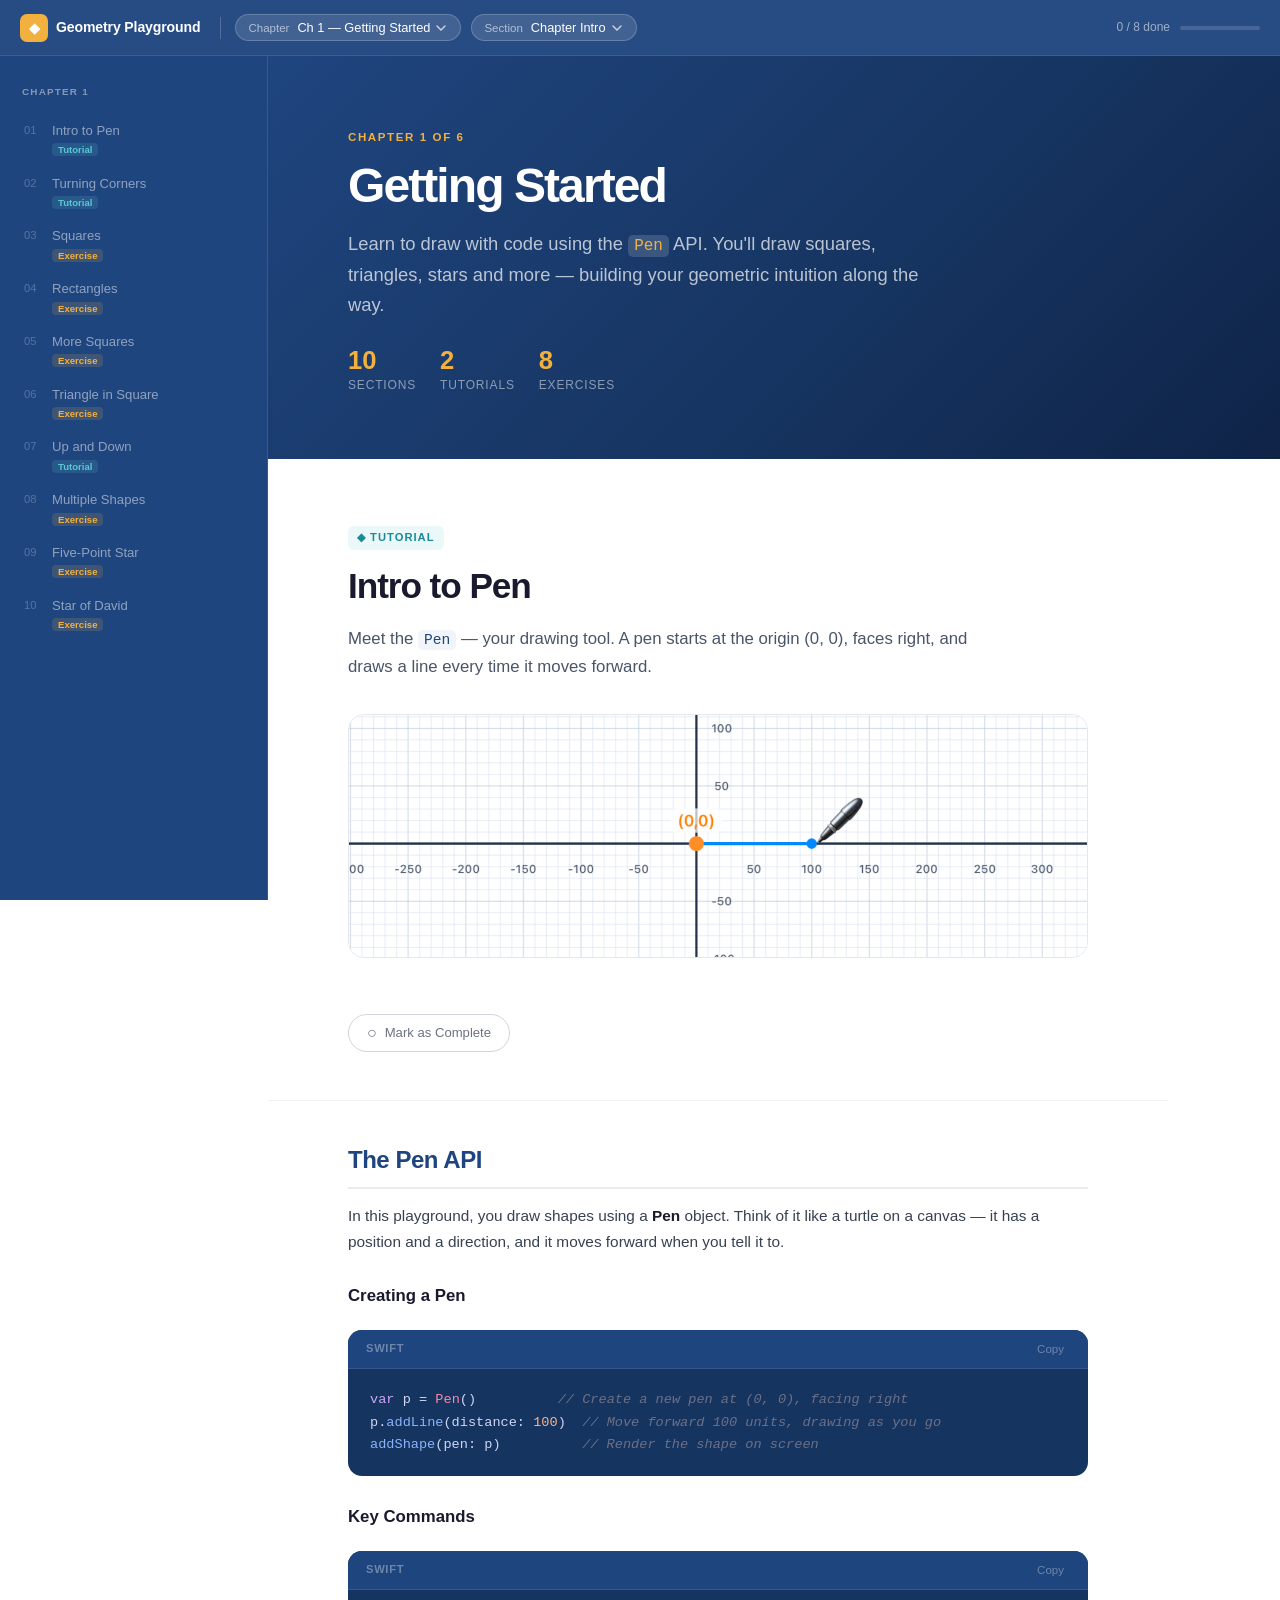
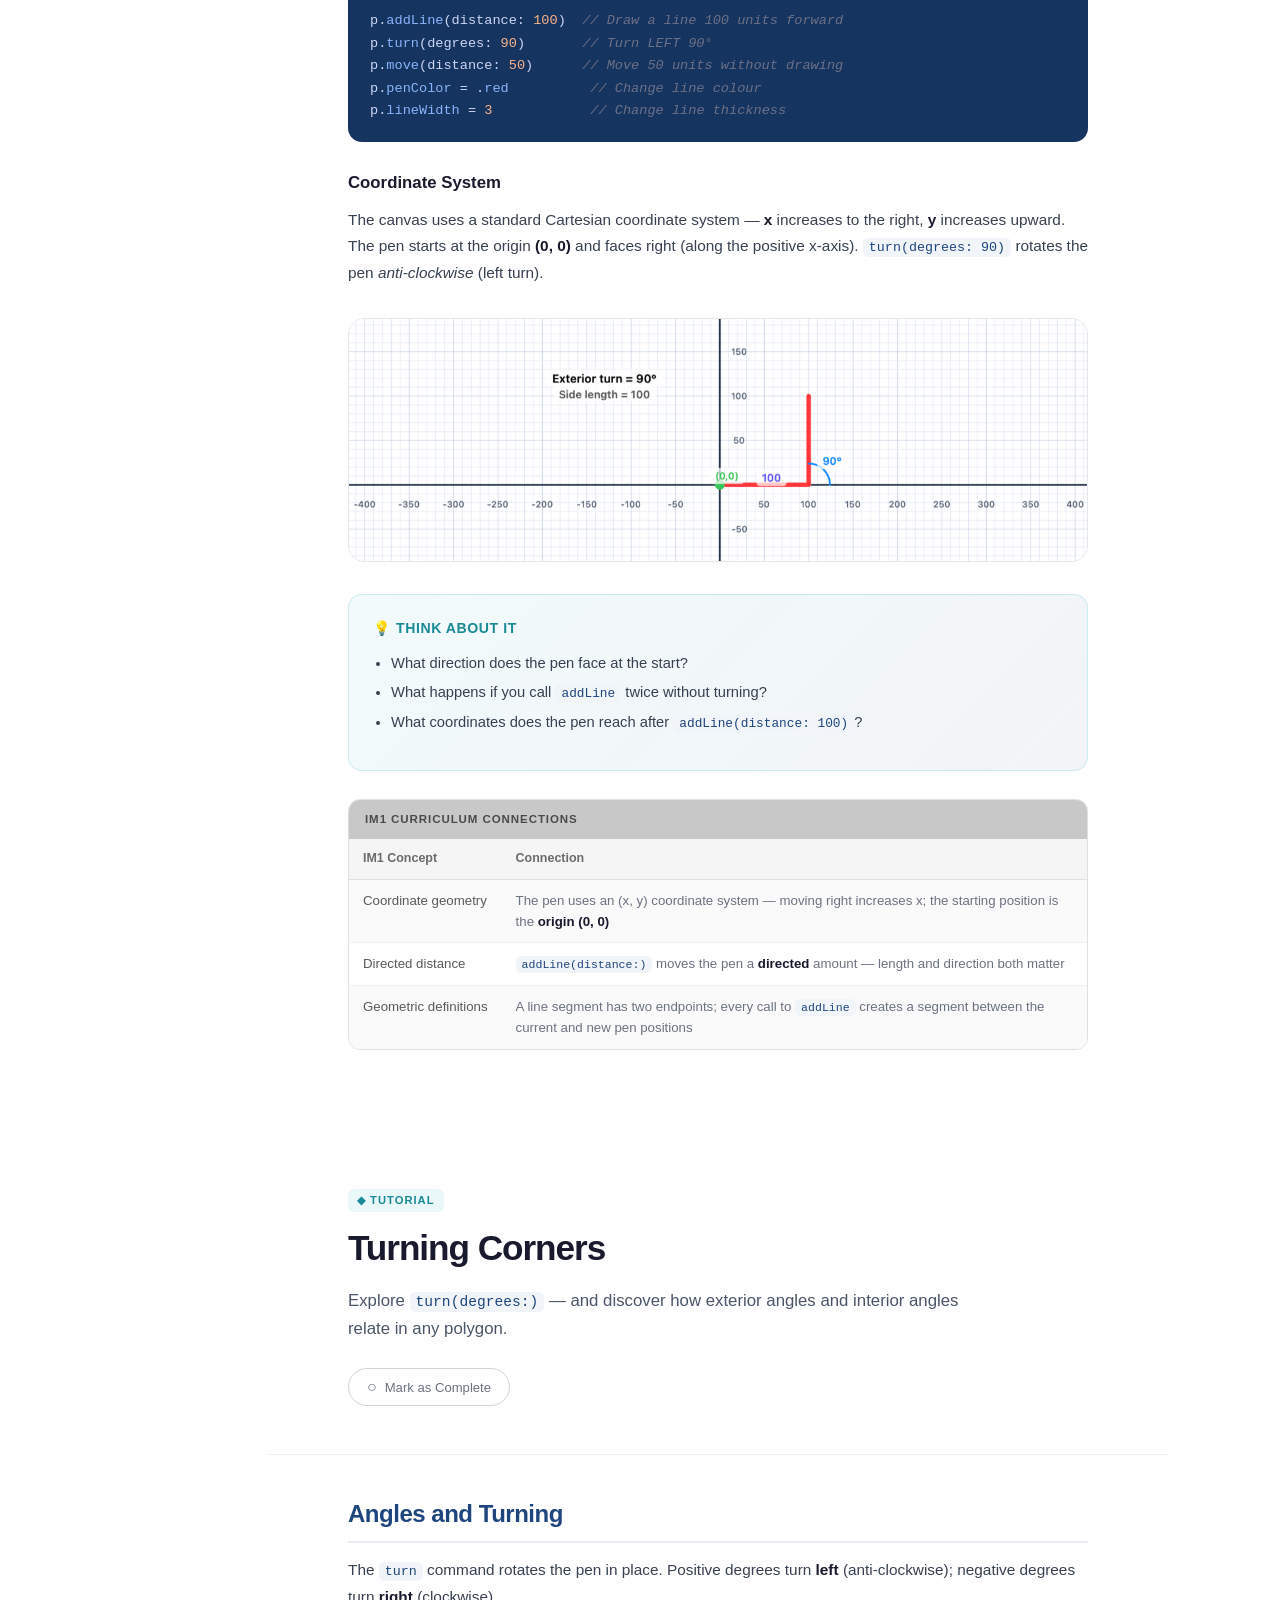
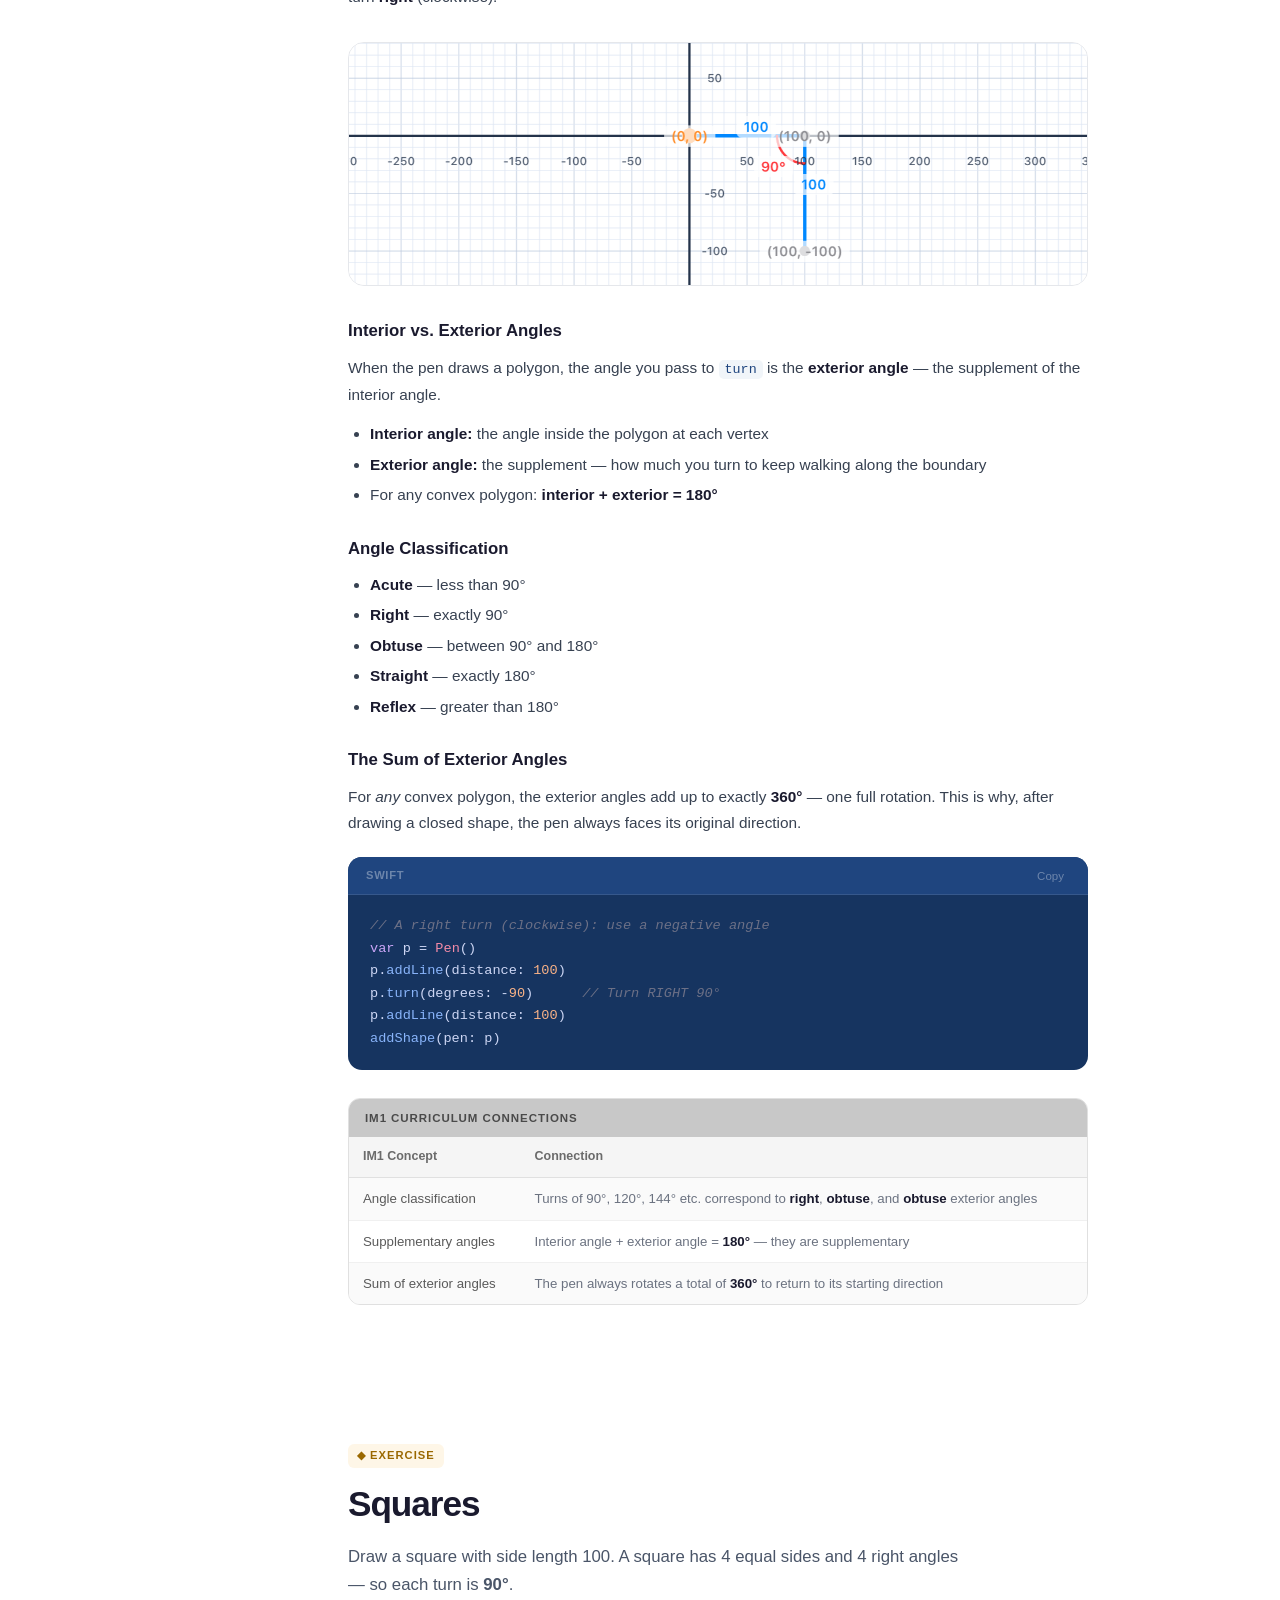
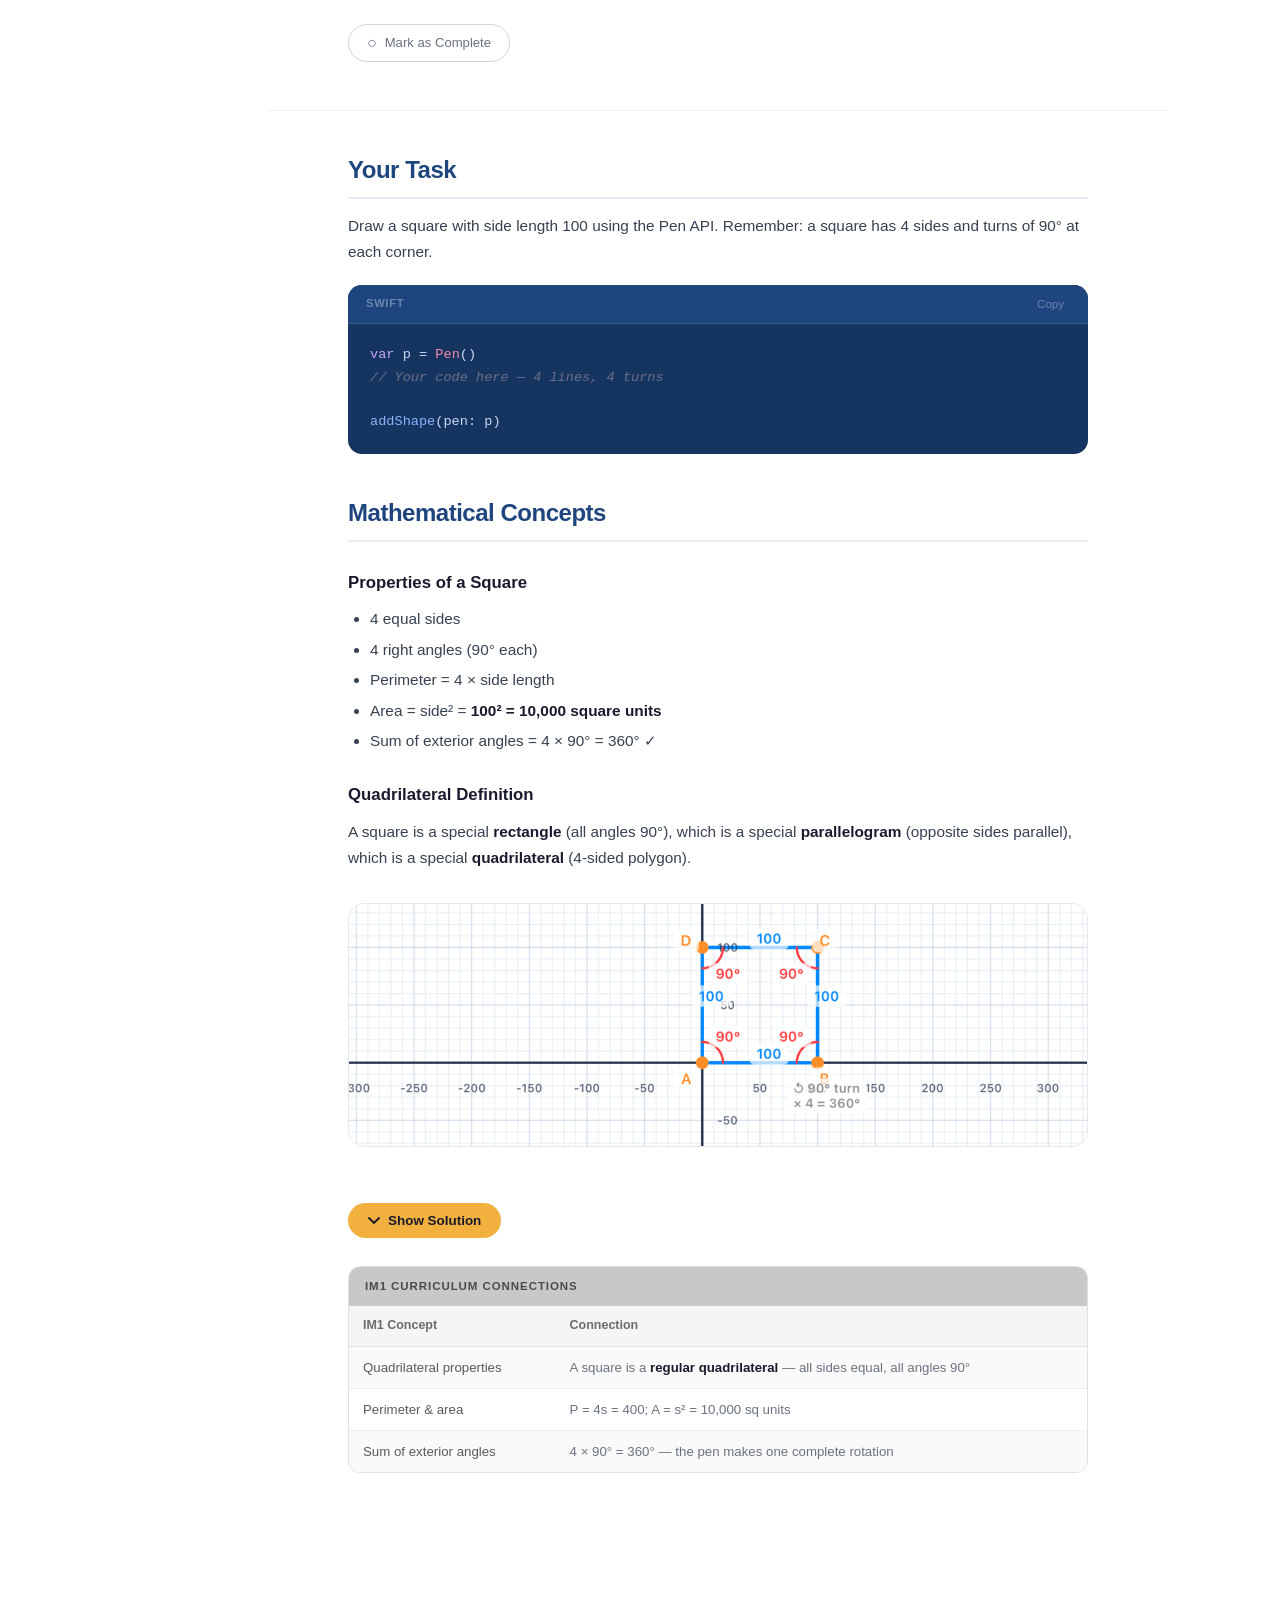
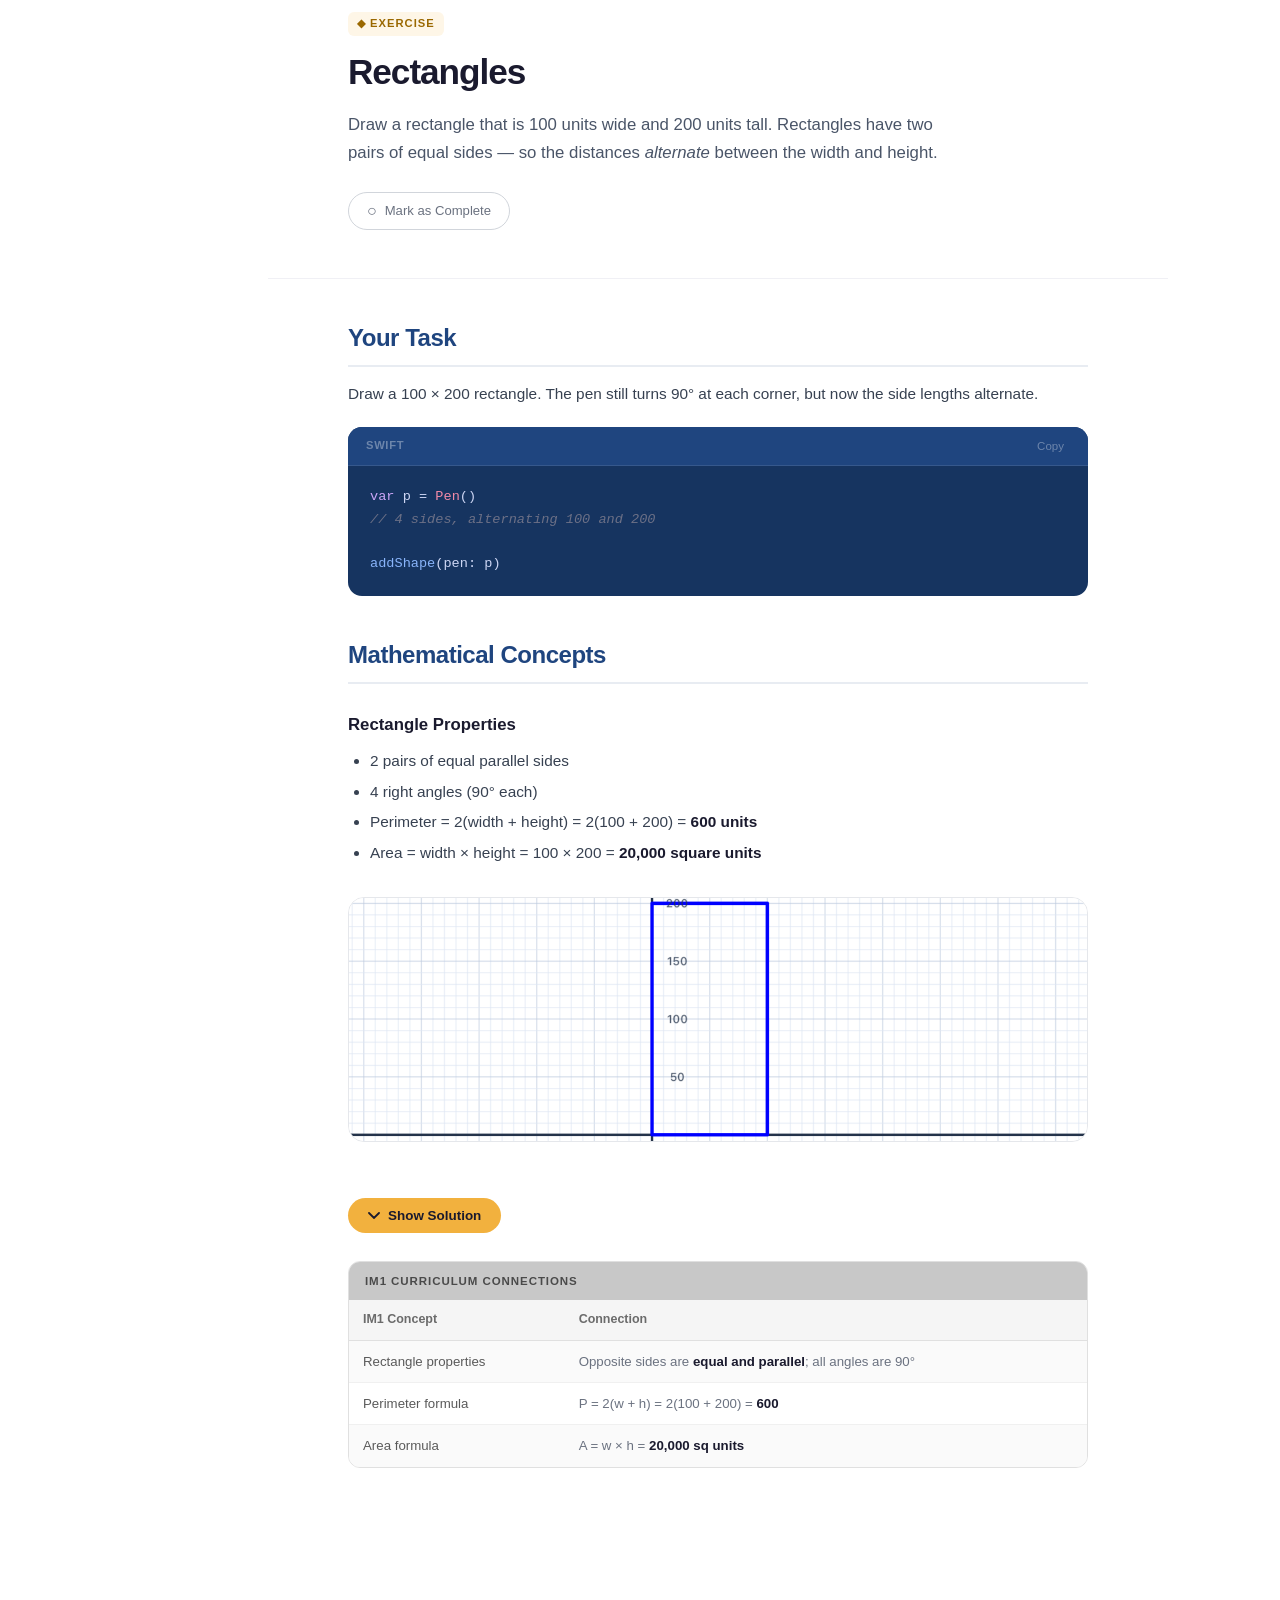
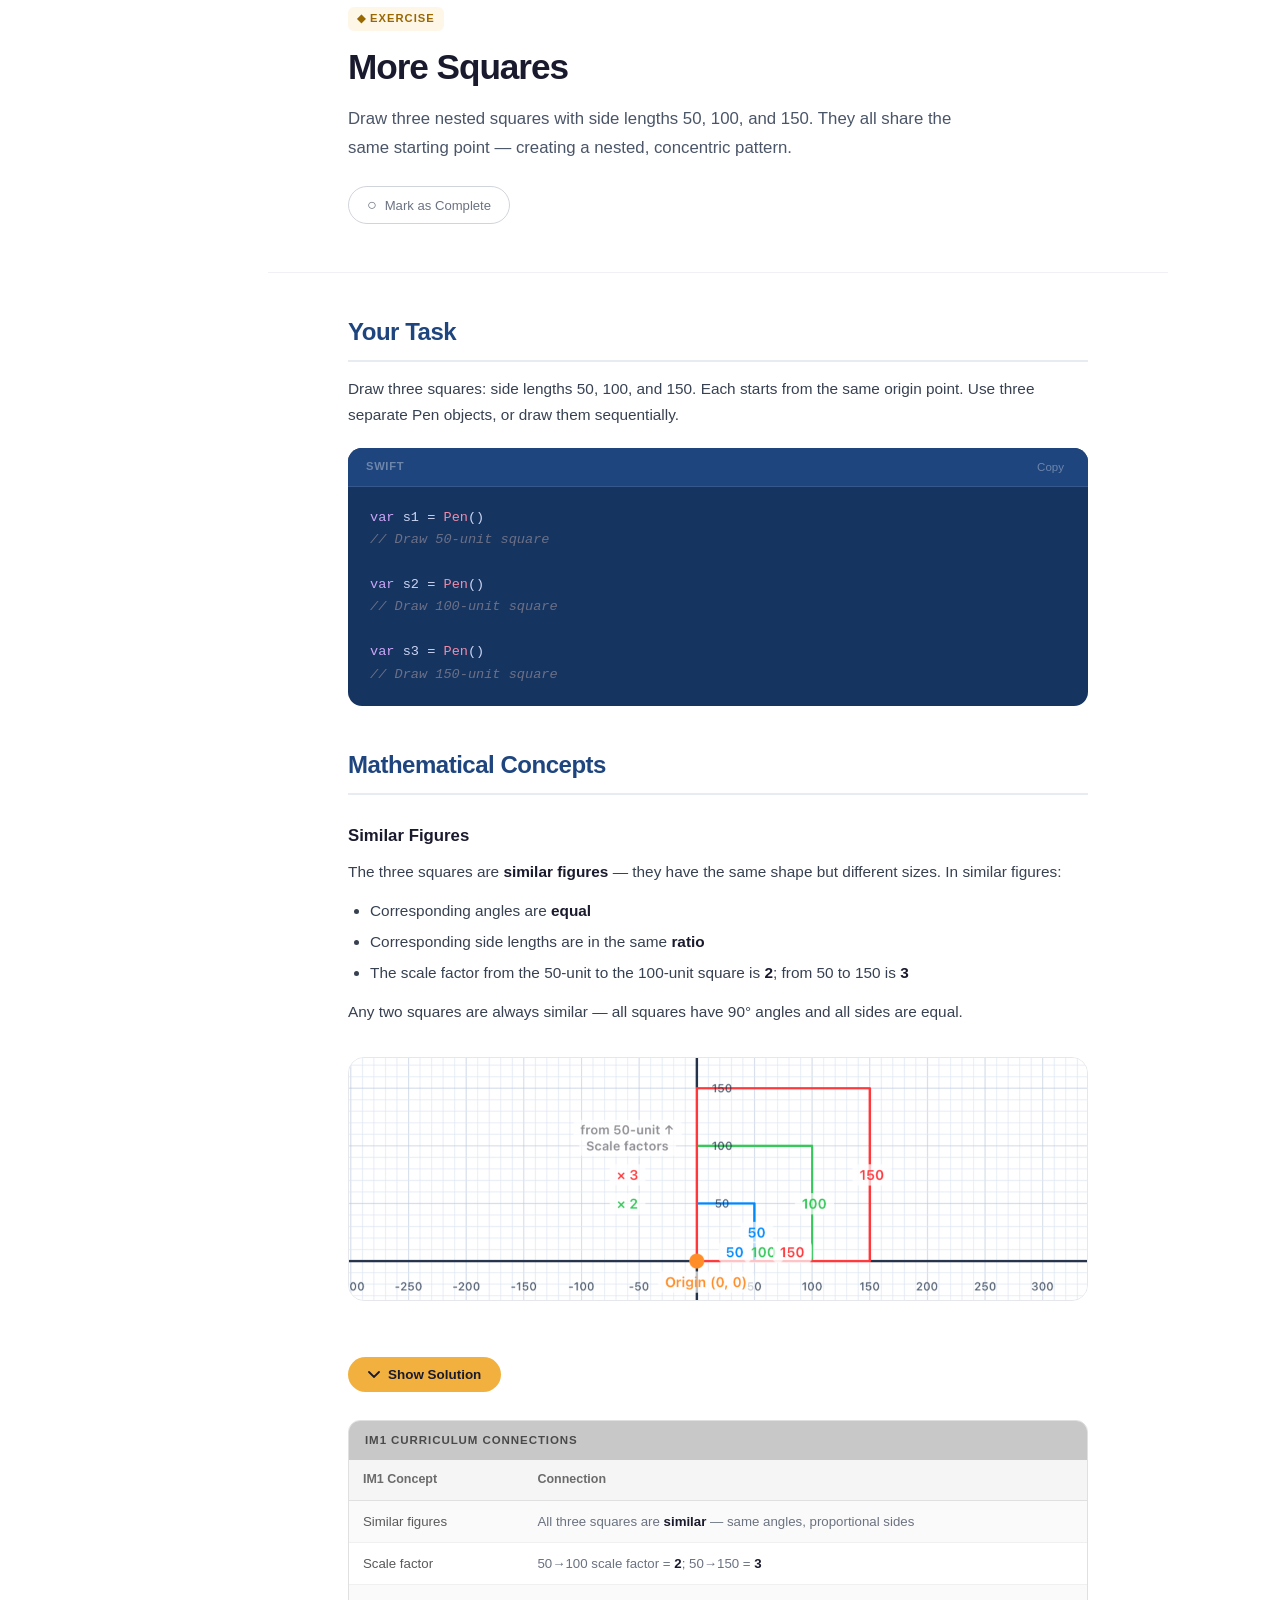
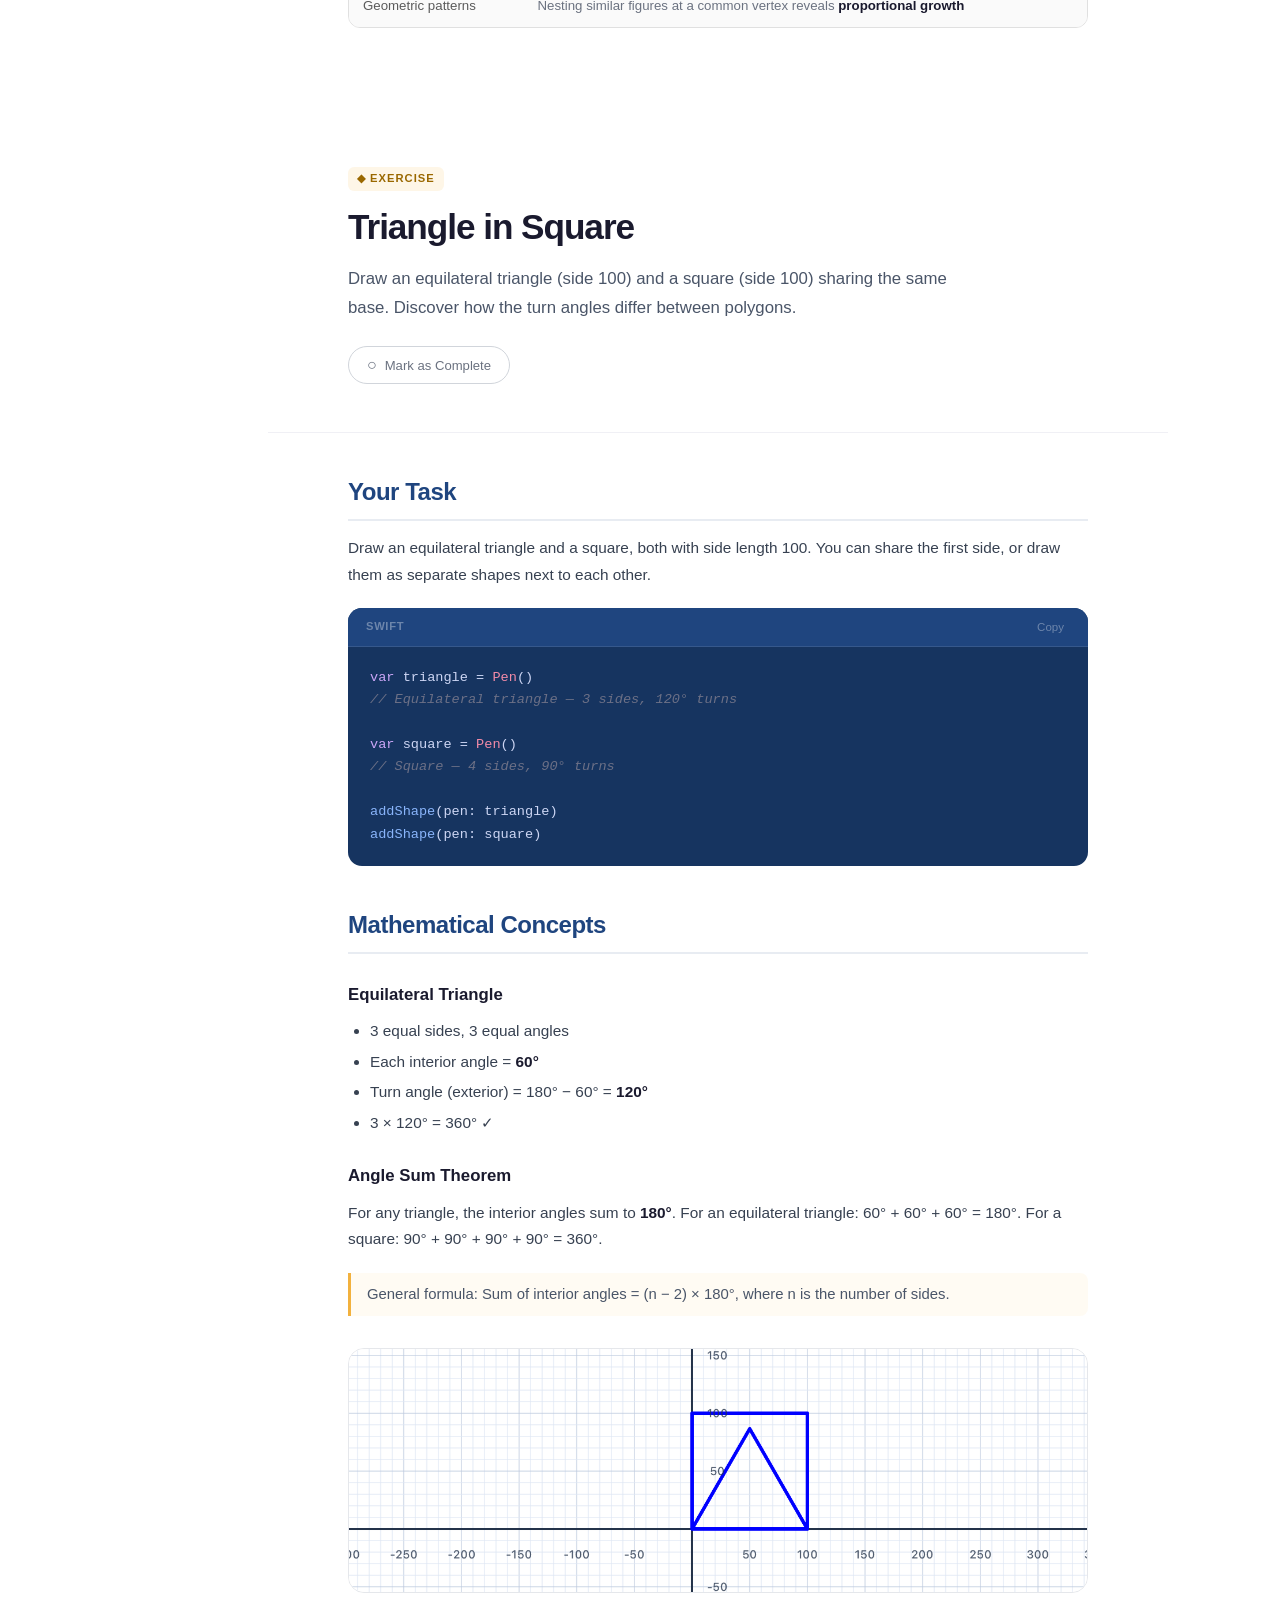
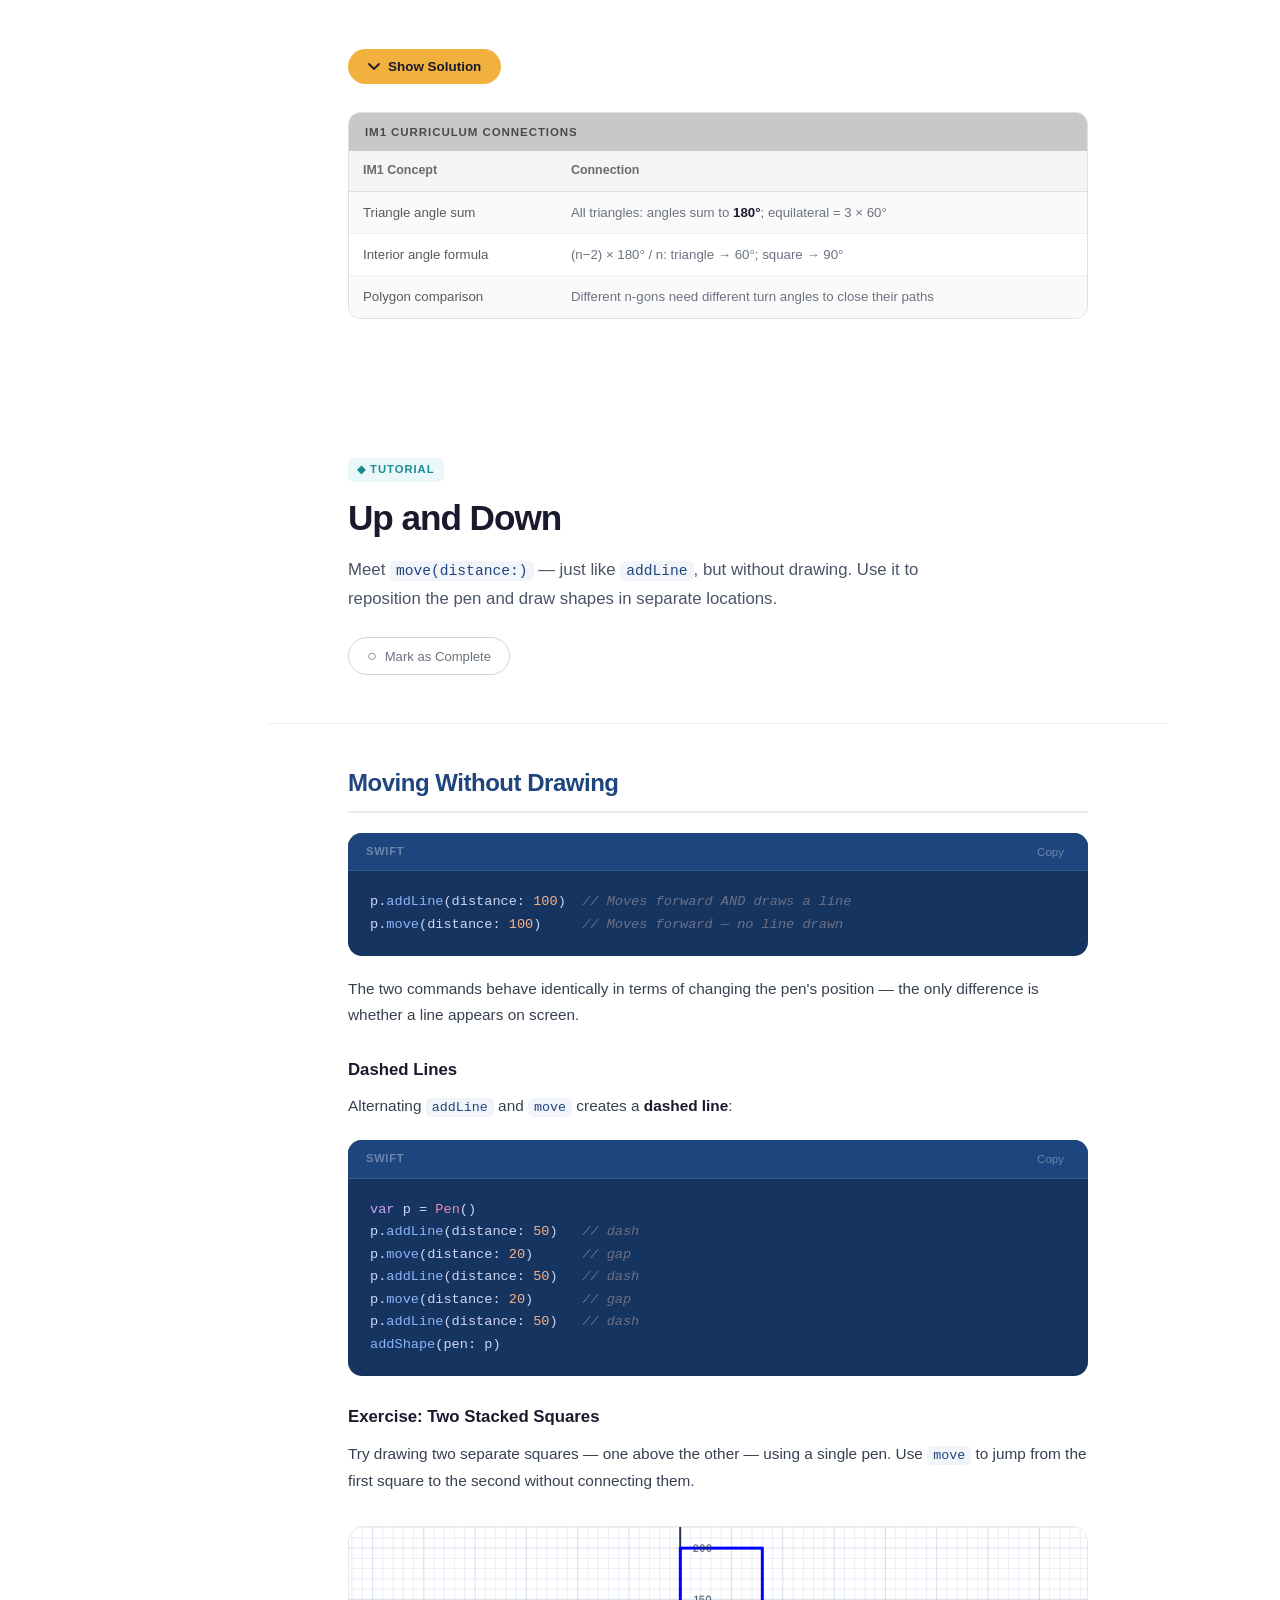
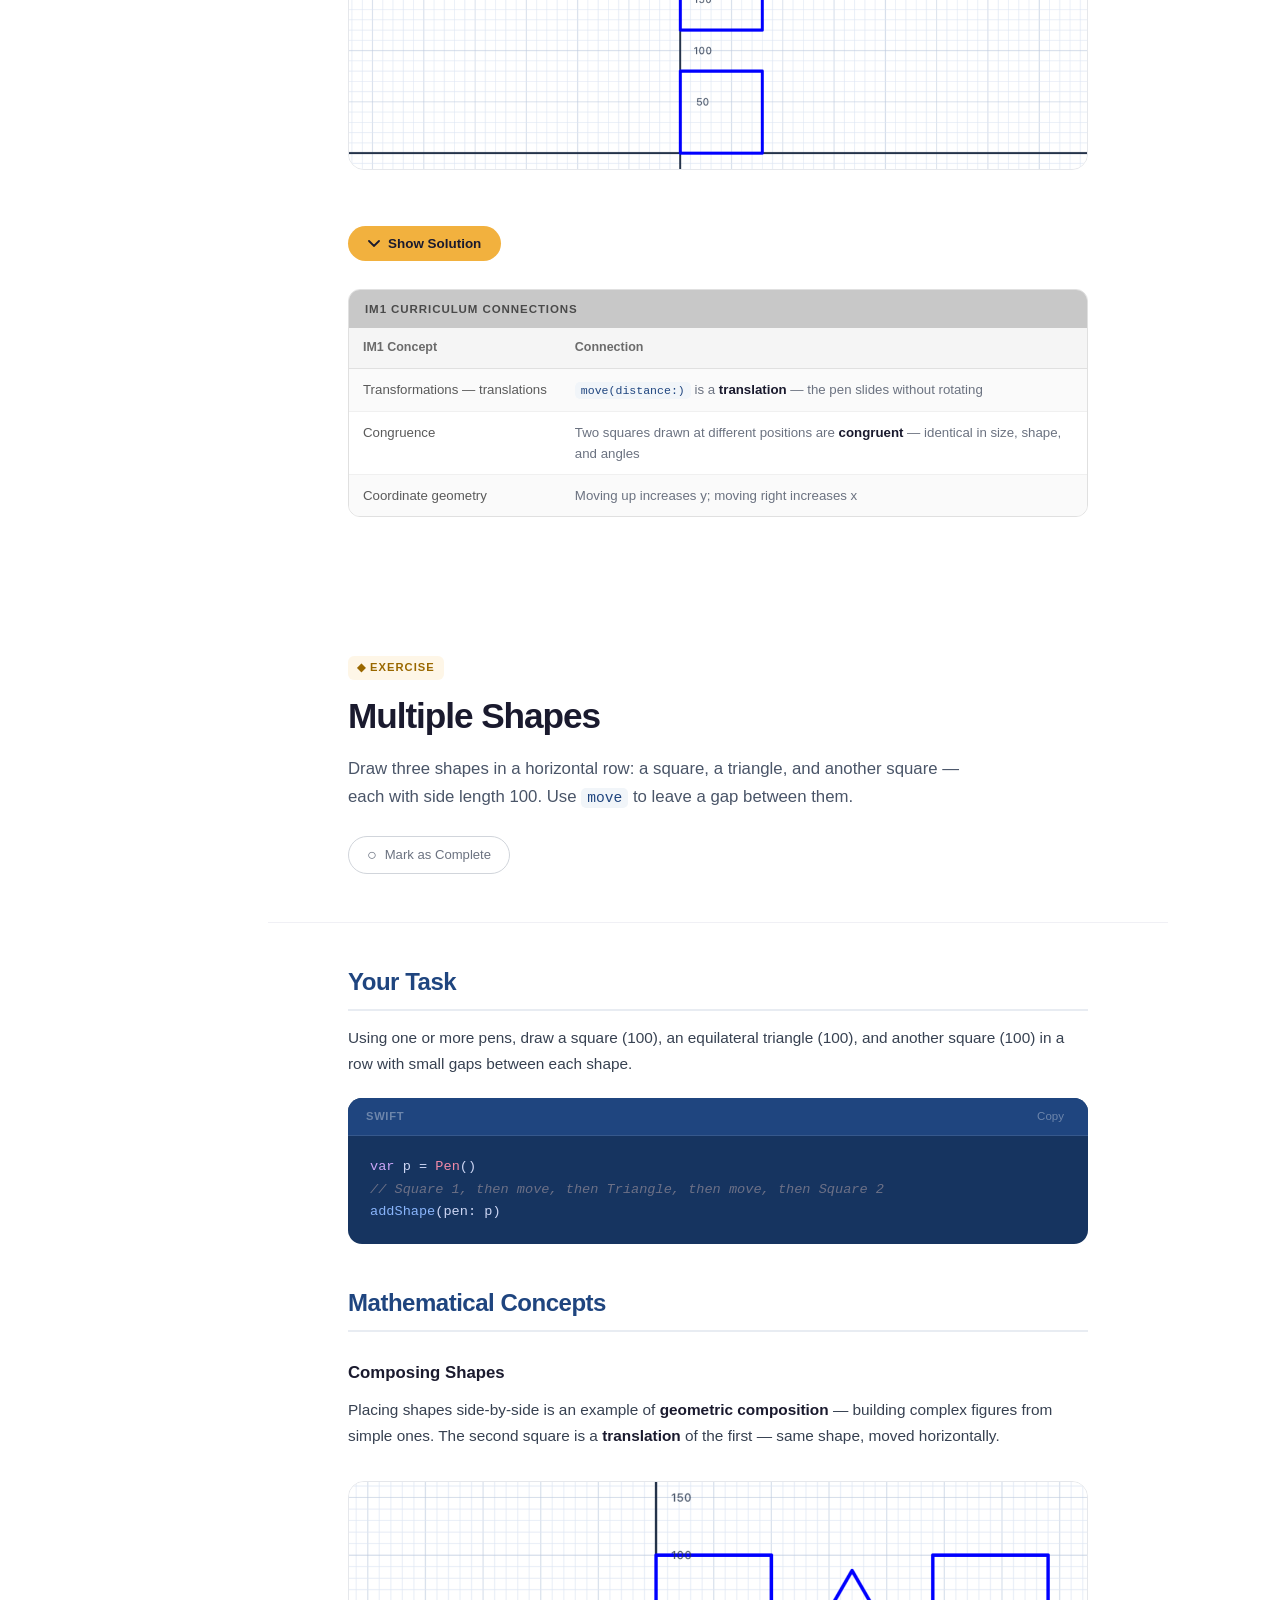
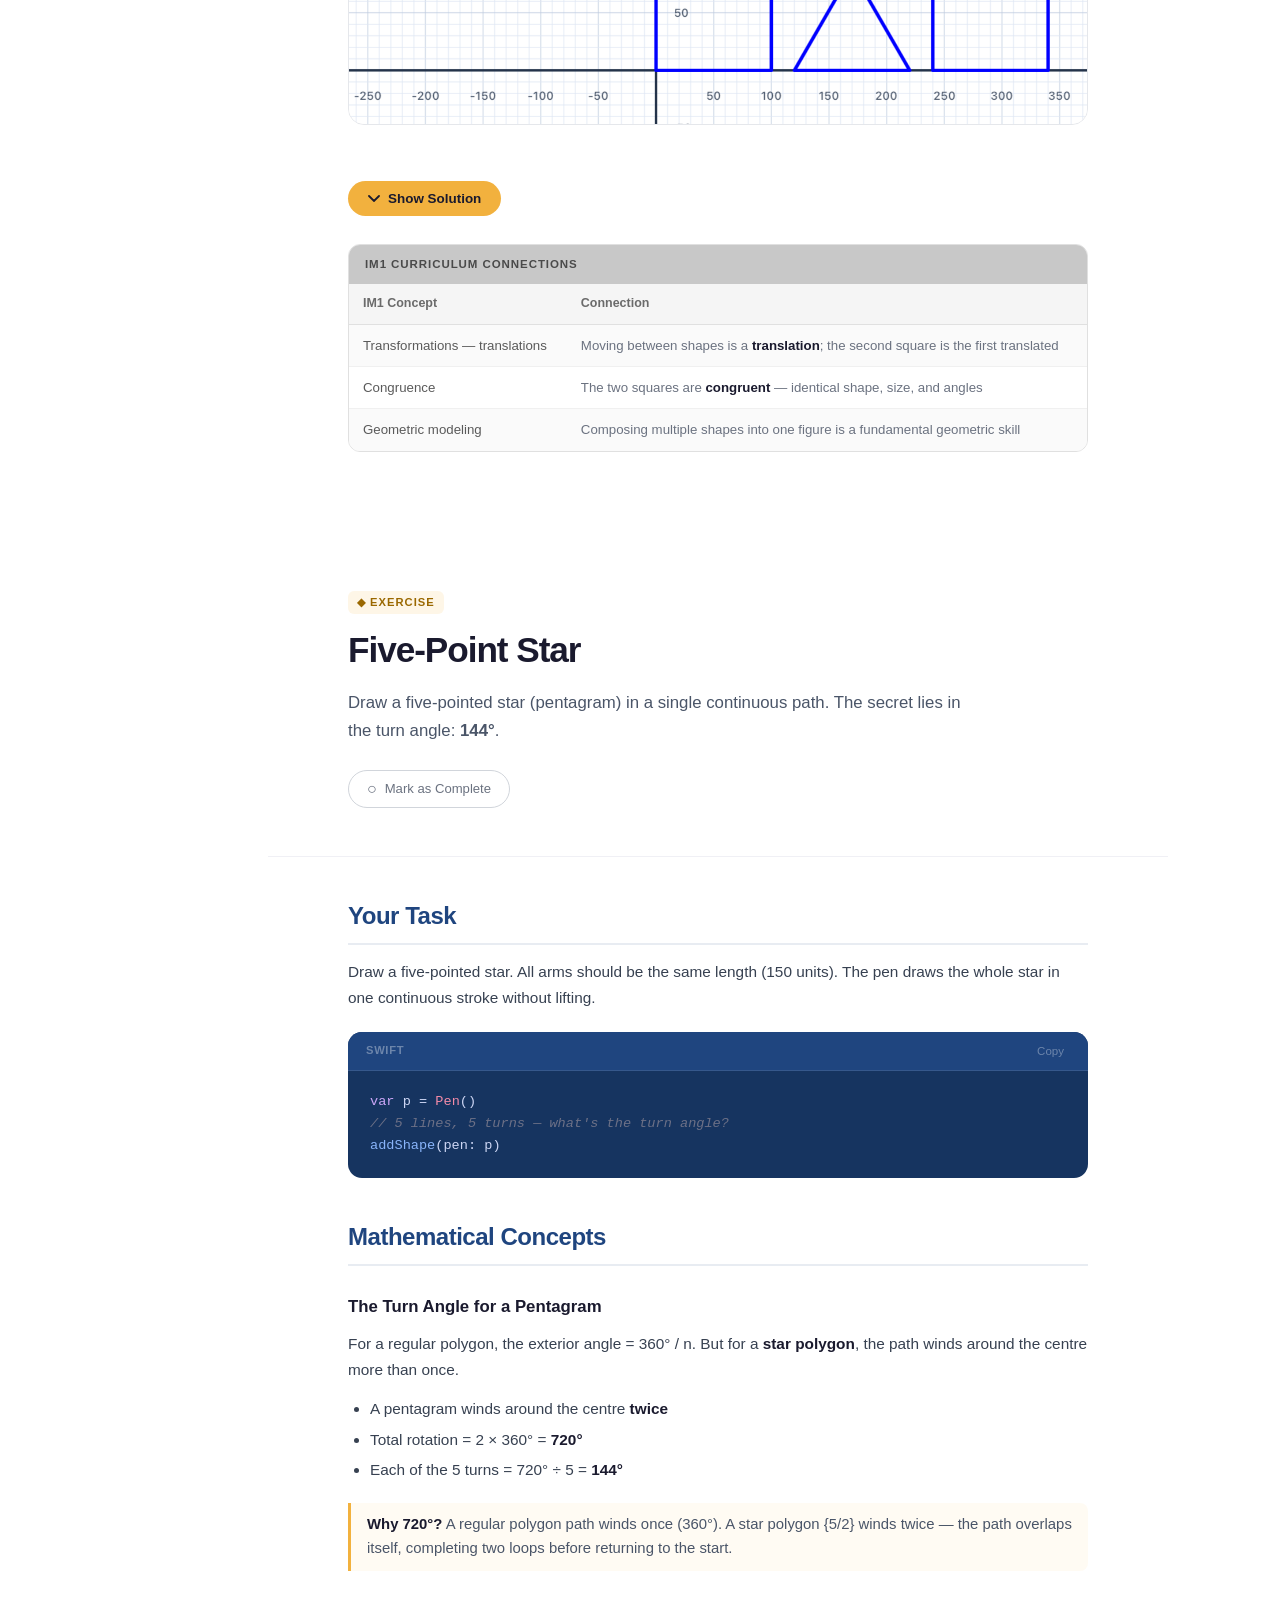
==== 01.html @ 8338148b "Image Updates - Updates to example images on homepage and chapter 1.  - Fixed some problem solutions" ====
<!DOCTYPE html>
<html lang="en">
<head>
  <meta charset="UTF-8" />
  <meta name="viewport" content="width=device-width, initial-scale=1.0" />
  <title>Getting Started — Geometry Playground</title>
  <!-- SEO -->
  <meta name="description" content="Chapter 1 of Geometry Playground: learn the Pen API, draw shapes using coordinates, and explore angles and basic geometry with Swift Playgrounds on iPad or Mac." />
  <meta name="keywords" content="Swift Playgrounds, getting started, coordinate geometry, Pen API, drawing shapes, angles, Swift for beginners, iPad coding, geometry chapter 1" />
  <meta name="author" content="Daniel Budd" />
  <meta name="robots" content="index, follow" />
  <link rel="canonical" href="https://dbbudd.github.io/01.html" />
  <!-- Open Graph -->
  <meta property="og:type" content="article" />
  <meta property="og:site_name" content="Geometry Playground" />
  <meta property="og:title" content="Getting Started — Geometry Playground" />
  <meta property="og:description" content="Chapter 1: learn the Pen API, draw shapes using coordinates, and explore angles and basic geometry with Swift Playgrounds on iPad or Mac." />
  <meta property="og:url" content="https://dbbudd.github.io/01.html" />
  <meta property="og:image" content="https://dbbudd.github.io/images/og-card.png" />
  <!-- Twitter Card -->
  <meta name="twitter:card" content="summary_large_image" />
  <meta name="twitter:creator" content="@DanielBBudd" />
  <meta name="twitter:title" content="Getting Started — Geometry Playground" />
  <meta name="twitter:description" content="Chapter 1: learn the Pen API, draw shapes using coordinates, and explore angles and basic geometry with Swift Playgrounds on iPad or Mac." />
  <meta name="twitter:image" content="https://dbbudd.github.io/images/og-card.png" />
  <!-- Structured data -->
  <script type="application/ld+json">
  {
    "@context": "https://schema.org",
    "@type": "LearningResource",
    "name": "Getting Started — Geometry Playground Chapter 1",
    "description": "Learn the Pen API, draw shapes using coordinates, and explore angles and basic geometry concepts with Swift Playgrounds on iPad or Mac.",
    "url": "https://dbbudd.github.io/01.html",
    "isPartOf": { "@type": "Course", "name": "Geometry Playground", "url": "https://dbbudd.github.io/" },
    "author": { "@type": "Person", "name": "Daniel Budd" },
    "inLanguage": "en",
    "educationalLevel": "High School",
    "learningResourceType": "Interactive Tutorial",
    "isAccessibleForFree": true,
    "teaches": "Coordinate Geometry, Pen API, Angle Measurement, Area and Perimeter, Basic Shapes"
  }
  </script>
  <link rel="stylesheet" href="styles.css" />
</head>
<body>

<!-- ══════════════════════════════════════════════════════════
     TOP BAR
══════════════════════════════════════════════════════════ -->
<header class="topbar" id="topbar">

  <a href="index.html" class="topbar-logo">
    <span>◆</span>Geometry Playground
  </a>

  <div class="topbar-divider"></div>

  <!-- Chapter picker -->
  <div class="nav-pill" id="chapterPill">
    <button class="nav-pill-btn" onclick="togglePill('chapterPill')">
      <span class="pill-label">Chapter</span>
      Ch 1 — Getting Started
      <svg width="10" height="6" viewBox="0 0 10 6" fill="none"><path d="M1 1l4 4 4-4" stroke="currentColor" stroke-width="1.5" stroke-linecap="round"/></svg>
    </button>
    <div class="nav-dropdown">
      <div class="nav-dropdown-heading">Chapters</div>
      <a href="01.html" class="current"><span class="dd-num">01</span> Getting Started</a>
      <a href="02.html"><span class="dd-num">02</span> Fancy Shapes</a>
      <a href="03.html"><span class="dd-num">03</span> Doing Stuff Again</a>
      <a href="04.html"><span class="dd-num">04</span> Testing &amp; Classifying</a>
      <a href="05.html"><span class="dd-num">05</span> Tell It How</a>
      <a href="06.html"><span class="dd-num">06</span> Suburban Scene</a>
    </div>
  </div>

  <!-- Section picker -->
  <div class="nav-pill" id="sectionPill">
    <button class="nav-pill-btn" onclick="togglePill('sectionPill')">
      <span class="pill-label">Section</span>
      <span id="activeSectionLabel">Intro to Pen</span>
      <svg width="10" height="6" viewBox="0 0 10 6" fill="none"><path d="M1 1l4 4 4-4" stroke="currentColor" stroke-width="1.5" stroke-linecap="round"/></svg>
    </button>
    <div class="nav-dropdown" id="sectionDropdown">
      <div class="nav-dropdown-heading">Sections — Chapter 1</div>
      <a href="#intro-to-pen" onclick="closePills()"><span class="dd-num">01</span> Intro to Pen</a>
      <a href="#turning-corners" onclick="closePills()"><span class="dd-num">02</span> Turning Corners</a>
      <a href="#squares" onclick="closePills()"><span class="dd-num">03</span> Squares</a>
      <a href="#rectangles" onclick="closePills()"><span class="dd-num">04</span> Rectangles</a>
      <a href="#more-squares" onclick="closePills()"><span class="dd-num">05</span> More Squares</a>
      <a href="#triangle-in-square" onclick="closePills()"><span class="dd-num">06</span> Triangle in Square</a>
      <a href="#up-and-down" onclick="closePills()"><span class="dd-num">07</span> Up and Down</a>
      <a href="#multiple-shapes" onclick="closePills()"><span class="dd-num">08</span> Multiple Shapes</a>
      <a href="#five-point-star" onclick="closePills()"><span class="dd-num">09</span> Five-Point Star</a>
      <a href="#star-of-david" onclick="closePills()"><span class="dd-num">10</span> Star of David</a>
    </div>
  </div>

  <!-- Progress -->
  <div class="topbar-progress">
    <span class="progress-text" id="progressText">0 / 8 done</span>
    <div class="progress-bar-wrap">
      <div class="progress-bar-fill" id="progressBarFill"></div>
    </div>
  </div>

</header>

<!-- ══════════════════════════════════════════════════════════
     LAYOUT
══════════════════════════════════════════════════════════ -->
<div class="layout">

  <!-- ── SIDEBAR ─────────────────────────────────────────── -->
  <aside class="sidebar">
    <div class="sidebar-chapter">Chapter 1</div>
    <nav id="sidebarNav">
      <a href="#intro-to-pen" data-section="intro-to-pen">
        <span class="nav-num">01</span>
        <span>Intro to Pen<br><span class="nav-badge badge-tutorial">Tutorial</span></span>
        <span class="nav-done">✓</span>
      </a>
      <a href="#turning-corners" data-section="turning-corners">
        <span class="nav-num">02</span>
        <span>Turning Corners<br><span class="nav-badge badge-tutorial">Tutorial</span></span>
        <span class="nav-done">✓</span>
      </a>
      <a href="#squares" data-section="squares">
        <span class="nav-num">03</span>
        <span>Squares<br><span class="nav-badge badge-exercise">Exercise</span></span>
        <span class="nav-done">✓</span>
      </a>
      <a href="#rectangles" data-section="rectangles">
        <span class="nav-num">04</span>
        <span>Rectangles<br><span class="nav-badge badge-exercise">Exercise</span></span>
        <span class="nav-done">✓</span>
      </a>
      <a href="#more-squares" data-section="more-squares">
        <span class="nav-num">05</span>
        <span>More Squares<br><span class="nav-badge badge-exercise">Exercise</span></span>
        <span class="nav-done">✓</span>
      </a>
      <a href="#triangle-in-square" data-section="triangle-in-square">
        <span class="nav-num">06</span>
        <span>Triangle in Square<br><span class="nav-badge badge-exercise">Exercise</span></span>
        <span class="nav-done">✓</span>
      </a>
      <a href="#up-and-down" data-section="up-and-down">
        <span class="nav-num">07</span>
        <span>Up and Down<br><span class="nav-badge badge-tutorial">Tutorial</span></span>
        <span class="nav-done">✓</span>
      </a>
      <a href="#multiple-shapes" data-section="multiple-shapes">
        <span class="nav-num">08</span>
        <span>Multiple Shapes<br><span class="nav-badge badge-exercise">Exercise</span></span>
        <span class="nav-done">✓</span>
      </a>
      <a href="#five-point-star" data-section="five-point-star">
        <span class="nav-num">09</span>
        <span>Five-Point Star<br><span class="nav-badge badge-exercise">Exercise</span></span>
        <span class="nav-done">✓</span>
      </a>
      <a href="#star-of-david" data-section="star-of-david">
        <span class="nav-num">10</span>
        <span>Star of David<br><span class="nav-badge badge-exercise">Exercise</span></span>
        <span class="nav-done">✓</span>
      </a>
    </nav>
  </aside>

  <!-- ── MAIN CONTENT ─────────────────────────────────────── -->
  <main class="content">

    <!-- Chapter Banner -->
    <section class="section-hero chapter-banner" id="chapter-top">
      <div class="ch-label">Chapter 1 of 6</div>
      <h1>Getting Started</h1>
      <p class="lead">Learn to draw with code using the <code style="background:rgba(255,255,255,0.15);color:#F2B13E">Pen</code> API. You'll draw squares, triangles, stars and more — building your geometric intuition along the way.</p>
      <div class="banner-meta">
        <div class="banner-stat"><span class="stat-num">10</span><span class="stat-label">Sections</span></div>
        <div class="banner-stat"><span class="stat-num">2</span><span class="stat-label">Tutorials</span></div>
        <div class="banner-stat"><span class="stat-num">8</span><span class="stat-label">Exercises</span></div>
      </div>
    </section>

    <!-- ═══════════════════════════════════════════════════════
         01 — INTRO TO PEN
    ═══════════════════════════════════════════════════════ -->
    <section id="intro-to-pen">
      <div class="section-hero">
        <span class="section-tag tutorial">◆ Tutorial</span>
        <h1>Intro to Pen</h1>
        <p class="lead">Meet the <code>Pen</code> — your drawing tool. A pen starts at the origin (0, 0), faces right, and draws a line every time it moves forward.</p>
        <div class="img-wrap">
          <img src="images/00-intro-to-pen.png" alt="A single horizontal line drawn from the origin (0,0) using the Pen API in Geometry Playground">
        </div>
        <button class="complete-btn" data-id="intro-to-pen" onclick="toggleComplete(this)">
          <span class="btn-icon">○</span> Mark as Complete
        </button>
      </div>
      <div class="article">
        <h2>The Pen API</h2>
        <p>In this playground, you draw shapes using a <strong>Pen</strong> object. Think of it like a turtle on a canvas — it has a position and a direction, and it moves forward when you tell it to.</p>

        <h3>Creating a Pen</h3>
        <div class="code-wrap">
          <div class="code-header"><span class="code-lang">Swift</span><button class="code-copy" onclick="copyCode(this)">Copy</button></div>
          <pre><span class="kw">var</span> <span class="vr">p</span> = <span class="tp">Pen</span>()          <span class="cm">// Create a new pen at (0, 0), facing right</span>
<span class="vr">p</span>.<span class="fn">addLine</span>(distance: <span class="num">100</span>)  <span class="cm">// Move forward 100 units, drawing as you go</span>
<span class="fn">addShape</span>(pen: <span class="vr">p</span>)          <span class="cm">// Render the shape on screen</span></pre>
        </div>

        <h3>Key Commands</h3>
        <div class="code-wrap">
          <div class="code-header"><span class="code-lang">Swift</span><button class="code-copy" onclick="copyCode(this)">Copy</button></div>
          <pre><span class="vr">p</span>.<span class="fn">addLine</span>(distance: <span class="num">100</span>)  <span class="cm">// Draw a line 100 units forward</span>
<span class="vr">p</span>.<span class="fn">turn</span>(degrees: <span class="num">90</span>)       <span class="cm">// Turn LEFT 90°</span>
<span class="vr">p</span>.<span class="fn">move</span>(distance: <span class="num">50</span>)      <span class="cm">// Move 50 units without drawing</span>
<span class="vr">p</span>.<span class="fn">penColor</span> = .<span class="fn">red</span>          <span class="cm">// Change line colour</span>
<span class="vr">p</span>.<span class="fn">lineWidth</span> = <span class="num">3</span>            <span class="cm">// Change line thickness</span></pre>
        </div>

        <h3>Coordinate System</h3>
        <p>The canvas uses a standard Cartesian coordinate system — <strong>x</strong> increases to the right, <strong>y</strong> increases upward. The pen starts at the origin <strong>(0, 0)</strong> and faces right (along the positive x-axis). <code>turn(degrees: 90)</code> rotates the pen <em>anti-clockwise</em> (left turn).</p>

        <div class="img-wrap">
          <img src="images/01-intro-to-pen.png" alt="A single horizontal line drawn from the origin (0,0) using the Pen API in Geometry Playground">
        </div>

        <div class="callout">
          <h3>💡 Think About It</h3>
          <ul>
            <li>What direction does the pen face at the start?</li>
            <li>What happens if you call <code>addLine</code> twice without turning?</li>
            <li>What coordinates does the pen reach after <code>addLine(distance: 100)</code>?</li>
          </ul>
        </div>

        <div class="im-table-wrap">
          <div class="im-table-header">IM1 Curriculum Connections</div>
          <table>
            <tr><th>IM1 Concept</th><th>Connection</th></tr>
            <tr><td>Coordinate geometry</td><td>The pen uses an (x, y) coordinate system — moving right increases x; the starting position is the <strong>origin (0, 0)</strong></td></tr>
            <tr><td>Directed distance</td><td><code>addLine(distance:)</code> moves the pen a <strong>directed</strong> amount — length and direction both matter</td></tr>
            <tr><td>Geometric definitions</td><td>A line segment has two endpoints; every call to <code>addLine</code> creates a segment between the current and new pen positions</td></tr>
          </table>
        </div>
      </div>
    </section>

    <!-- ═══════════════════════════════════════════════════════
         02 — TURNING CORNERS
    ═══════════════════════════════════════════════════════ -->
    <section id="turning-corners">
      <div class="section-hero">
        <span class="section-tag tutorial">◆ Tutorial</span>
        <h1>Turning Corners</h1>
        <p class="lead">Explore <code>turn(degrees:)</code> — and discover how exterior angles and interior angles relate in any polygon.</p>
        <button class="complete-btn" data-id="turning-corners" onclick="toggleComplete(this)">
          <span class="btn-icon">○</span> Mark as Complete
        </button>
      </div>
      <div class="article">
        <h2>Angles and Turning</h2>
        <p>The <code>turn</code> command rotates the pen in place. Positive degrees turn <strong>left</strong> (anti-clockwise); negative degrees turn <strong>right</strong> (clockwise).</p>
        <div class="img-wrap">
          <img src="images/02-turning-corners.png" alt="Demonstration of angles and turning in Geometry Playground">
        </div>
        <h3>Interior vs. Exterior Angles</h3>
        <p>When the pen draws a polygon, the angle you pass to <code>turn</code> is the <strong>exterior angle</strong> — the supplement of the interior angle.</p>
        <ul>
          <li><strong>Interior angle:</strong> the angle inside the polygon at each vertex</li>
          <li><strong>Exterior angle:</strong> the supplement — how much you turn to keep walking along the boundary</li>
          <li>For any convex polygon: <strong>interior + exterior = 180°</strong></li>
        </ul>

        <h3>Angle Classification</h3>
        <ul>
          <li><strong>Acute</strong> — less than 90°</li>
          <li><strong>Right</strong> — exactly 90°</li>
          <li><strong>Obtuse</strong> — between 90° and 180°</li>
          <li><strong>Straight</strong> — exactly 180°</li>
          <li><strong>Reflex</strong> — greater than 180°</li>
        </ul>

        <h3>The Sum of Exterior Angles</h3>
        <p>For <em>any</em> convex polygon, the exterior angles add up to exactly <strong>360°</strong> — one full rotation. This is why, after drawing a closed shape, the pen always faces its original direction.</p>

        <div class="code-wrap">
          <div class="code-header"><span class="code-lang">Swift</span><button class="code-copy" onclick="copyCode(this)">Copy</button></div>
          <pre><span class="cm">// A right turn (clockwise): use a negative angle</span>
<span class="kw">var</span> <span class="vr">p</span> = <span class="tp">Pen</span>()
<span class="vr">p</span>.<span class="fn">addLine</span>(distance: <span class="num">100</span>)
<span class="vr">p</span>.<span class="fn">turn</span>(degrees: -<span class="num">90</span>)      <span class="cm">// Turn RIGHT 90°</span>
<span class="vr">p</span>.<span class="fn">addLine</span>(distance: <span class="num">100</span>)
<span class="fn">addShape</span>(pen: <span class="vr">p</span>)</pre>
          </div>

        <div class="im-table-wrap">
          <div class="im-table-header">IM1 Curriculum Connections</div>
          <table>
            <tr><th>IM1 Concept</th><th>Connection</th></tr>
            <tr><td>Angle classification</td><td>Turns of 90°, 120°, 144° etc. correspond to <strong>right</strong>, <strong>obtuse</strong>, and <strong>obtuse</strong> exterior angles</td></tr>
            <tr><td>Supplementary angles</td><td>Interior angle + exterior angle = <strong>180°</strong> — they are supplementary</td></tr>
            <tr><td>Sum of exterior angles</td><td>The pen always rotates a total of <strong>360°</strong> to return to its starting direction</td></tr>
          </table>
        </div>
      </div>
    </section>

    <!-- ═══════════════════════════════════════════════════════
         03 — SQUARES
    ═══════════════════════════════════════════════════════ -->
    <section id="squares">
      <div class="section-hero">
        <span class="section-tag exercise">◆ Exercise</span>
        <h1>Squares</h1>
        <p class="lead">Draw a square with side length 100. A square has 4 equal sides and 4 right angles — so each turn is <strong>90°</strong>.</p>
        <button class="complete-btn" data-id="squares" onclick="toggleComplete(this)">
          <span class="btn-icon">○</span> Mark as Complete
        </button>
      </div>
      <div class="article">
        <h2>Your Task</h2>
        <p>Draw a square with side length 100 using the Pen API. Remember: a square has 4 sides and turns of 90° at each corner.</p>
        <div class="code-wrap">
          <div class="code-header"><span class="code-lang">Swift</span><button class="code-copy" onclick="copyCode(this)">Copy</button></div>
          <pre><span class="kw">var</span> <span class="vr">p</span> = <span class="tp">Pen</span>()
<span class="cm">// Your code here — 4 lines, 4 turns</span>

<span class="fn">addShape</span>(pen: <span class="vr">p</span>)</pre>
        </div>

        <h2>Mathematical Concepts</h2>
        <h3>Properties of a Square</h3>
        <ul>
          <li>4 equal sides</li>
          <li>4 right angles (90° each)</li>
          <li>Perimeter = 4 × side length</li>
          <li>Area = side² = <strong>100² = 10,000 square units</strong></li>
          <li>Sum of exterior angles = 4 × 90° = 360° ✓</li>
        </ul>

        <h3>Quadrilateral Definition</h3>
        <p>A square is a special <strong>rectangle</strong> (all angles 90°), which is a special <strong>parallelogram</strong> (opposite sides parallel), which is a special <strong>quadrilateral</strong> (4-sided polygon).</p>

        <div class="img-wrap">
          <img src="images/03-squares.png" alt="A square is a special rectangle (all angles are 90 degrees)">
        </div>

        <button class="solution-toggle" onclick="toggleSolution(this,'sol-squares')">
          <svg width="12" height="7" viewBox="0 0 12 7" fill="none"><path d="M1 1l5 5 5-5" stroke="currentColor" stroke-width="1.8" stroke-linecap="round"/></svg>
          Show Solution
        </button>
        <div class="solution-body" id="sol-squares">
          <div class="code-wrap">
            <div class="code-header"><span class="code-lang">Swift</span><button class="code-copy" onclick="copyCode(this)">Copy</button></div>
            <pre><span class="kw">var</span> <span class="vr">p</span> = <span class="tp">Pen</span>()
<span class="vr">p</span>.<span class="fn">addLine</span>(distance: <span class="num">100</span>)
<span class="vr">p</span>.<span class="fn">turn</span>(degrees: <span class="num">90</span>)
<span class="vr">p</span>.<span class="fn">addLine</span>(distance: <span class="num">100</span>)
<span class="vr">p</span>.<span class="fn">turn</span>(degrees: <span class="num">90</span>)
<span class="vr">p</span>.<span class="fn">addLine</span>(distance: <span class="num">100</span>)
<span class="vr">p</span>.<span class="fn">turn</span>(degrees: <span class="num">90</span>)
<span class="vr">p</span>.<span class="fn">addLine</span>(distance: <span class="num">100</span>)
<span class="fn">addShape</span>(pen: <span class="vr">p</span>)
<span class="cm">// 4 × 90° = 360° — the pen faces its original direction again</span></pre>
          </div>
        </div>

        <div class="im-table-wrap">
          <div class="im-table-header">IM1 Curriculum Connections</div>
          <table>
            <tr><th>IM1 Concept</th><th>Connection</th></tr>
            <tr><td>Quadrilateral properties</td><td>A square is a <strong>regular quadrilateral</strong> — all sides equal, all angles 90°</td></tr>
            <tr><td>Perimeter &amp; area</td><td>P = 4s = 400; A = s² = 10,000 sq units</td></tr>
            <tr><td>Sum of exterior angles</td><td>4 × 90° = 360° — the pen makes one complete rotation</td></tr>
          </table>
        </div>
      </div>
    </section>

    <!-- ═══════════════════════════════════════════════════════
         04 — RECTANGLES
    ═══════════════════════════════════════════════════════ -->
    <section id="rectangles">
      <div class="section-hero">
        <span class="section-tag exercise">◆ Exercise</span>
        <h1>Rectangles</h1>
        <p class="lead">Draw a rectangle that is 100 units wide and 200 units tall. Rectangles have two pairs of equal sides — so the distances <em>alternate</em> between the width and height.</p>
        <button class="complete-btn" data-id="rectangles" onclick="toggleComplete(this)">
          <span class="btn-icon">○</span> Mark as Complete
        </button>
      </div>
      <div class="article">
        <h2>Your Task</h2>
        <p>Draw a 100 × 200 rectangle. The pen still turns 90° at each corner, but now the side lengths alternate.</p>
        <div class="code-wrap">
          <div class="code-header"><span class="code-lang">Swift</span><button class="code-copy" onclick="copyCode(this)">Copy</button></div>
          <pre><span class="kw">var</span> <span class="vr">p</span> = <span class="tp">Pen</span>()
<span class="cm">// 4 sides, alternating 100 and 200</span>

<span class="fn">addShape</span>(pen: <span class="vr">p</span>)</pre>
        </div>

        <h2>Mathematical Concepts</h2>
        <h3>Rectangle Properties</h3>
        <ul>
          <li>2 pairs of equal parallel sides</li>
          <li>4 right angles (90° each)</li>
          <li>Perimeter = 2(width + height) = 2(100 + 200) = <strong>600 units</strong></li>
          <li>Area = width × height = 100 × 200 = <strong>20,000 square units</strong></li>
        </ul>

        <div class="img-wrap">
          <img src="images/04-rectangles.png" alt="A rectangle">
        </div>

        <button class="solution-toggle" onclick="toggleSolution(this,'sol-rect')">
          <svg width="12" height="7" viewBox="0 0 12 7" fill="none"><path d="M1 1l5 5 5-5" stroke="currentColor" stroke-width="1.8" stroke-linecap="round"/></svg>
          Show Solution
        </button>
        <div class="solution-body" id="sol-rect">
          <div class="code-wrap">
            <div class="code-header"><span class="code-lang">Swift</span><button class="code-copy" onclick="copyCode(this)">Copy</button></div>
            <pre><span class="kw">var</span> <span class="vr">p</span> = <span class="tp">Pen</span>()
<span class="vr">p</span>.<span class="fn">addLine</span>(distance: <span class="num">100</span>)   <span class="cm">// bottom</span>
<span class="vr">p</span>.<span class="fn">turn</span>(degrees: <span class="num">90</span>)
<span class="vr">p</span>.<span class="fn">addLine</span>(distance: <span class="num">200</span>)   <span class="cm">// right side</span>
<span class="vr">p</span>.<span class="fn">turn</span>(degrees: <span class="num">90</span>)
<span class="vr">p</span>.<span class="fn">addLine</span>(distance: <span class="num">100</span>)   <span class="cm">// top</span>
<span class="vr">p</span>.<span class="fn">turn</span>(degrees: <span class="num">90</span>)
<span class="vr">p</span>.<span class="fn">addLine</span>(distance: <span class="num">200</span>)   <span class="cm">// left side</span>
<span class="fn">addShape</span>(pen: <span class="vr">p</span>)</pre>
          </div>
        </div>

        <div class="im-table-wrap">
          <div class="im-table-header">IM1 Curriculum Connections</div>
          <table>
            <tr><th>IM1 Concept</th><th>Connection</th></tr>
            <tr><td>Rectangle properties</td><td>Opposite sides are <strong>equal and parallel</strong>; all angles are 90°</td></tr>
            <tr><td>Perimeter formula</td><td>P = 2(w + h) = 2(100 + 200) = <strong>600</strong></td></tr>
            <tr><td>Area formula</td><td>A = w × h = <strong>20,000 sq units</strong></td></tr>
          </table>
        </div>
      </div>
    </section>

    <!-- ═══════════════════════════════════════════════════════
         05 — MORE SQUARES
    ═══════════════════════════════════════════════════════ -->
    <section id="more-squares">
      <div class="section-hero">
        <span class="section-tag exercise">◆ Exercise</span>
        <h1>More Squares</h1>
        <p class="lead">Draw three nested squares with side lengths 50, 100, and 150. They all share the same starting point — creating a nested, concentric pattern.</p>
        <button class="complete-btn" data-id="more-squares" onclick="toggleComplete(this)">
          <span class="btn-icon">○</span> Mark as Complete
        </button>
      </div>
      <div class="article">
        <h2>Your Task</h2>
        <p>Draw three squares: side lengths 50, 100, and 150. Each starts from the same origin point. Use three separate Pen objects, or draw them sequentially.</p>
        <div class="code-wrap">
          <div class="code-header"><span class="code-lang">Swift</span><button class="code-copy" onclick="copyCode(this)">Copy</button></div>
          <pre><span class="kw">var</span> <span class="vr">s1</span> = <span class="tp">Pen</span>()
<span class="cm">// Draw 50-unit square</span>

<span class="kw">var</span> <span class="vr">s2</span> = <span class="tp">Pen</span>()
<span class="cm">// Draw 100-unit square</span>

<span class="kw">var</span> <span class="vr">s3</span> = <span class="tp">Pen</span>()
<span class="cm">// Draw 150-unit square</span></pre>
        </div>

        <h2>Mathematical Concepts</h2>
        <h3>Similar Figures</h3>
        <p>The three squares are <strong>similar figures</strong> — they have the same shape but different sizes. In similar figures:</p>
        <ul>
          <li>Corresponding angles are <strong>equal</strong></li>
          <li>Corresponding side lengths are in the same <strong>ratio</strong></li>
          <li>The scale factor from the 50-unit to the 100-unit square is <strong>2</strong>; from 50 to 150 is <strong>3</strong></li>
        </ul>
        <p>Any two squares are always similar — all squares have 90° angles and all sides are equal.</p>

        <div class="img-wrap">
          <img src="images/05-more-squares.png" alt="A rectangle">
        </div>

        <button class="solution-toggle" onclick="toggleSolution(this,'sol-more-sq')">
          <svg width="12" height="7" viewBox="0 0 12 7" fill="none"><path d="M1 1l5 5 5-5" stroke="currentColor" stroke-width="1.8" stroke-linecap="round"/></svg>
          Show Solution
        </button>
        <div class="solution-body" id="sol-more-sq">
          <div class="code-wrap">
            <div class="code-header"><span class="code-lang">Swift</span><button class="code-copy" onclick="copyCode(this)">Copy</button></div>
            <pre><span class="cm">// --- Square 1: side 50 ---</span>
<span class="kw">var</span> <span class="vr">s1</span> = <span class="tp">Pen</span>()
<span class="vr">s1</span>.<span class="fn">addLine</span>(distance: <span class="num">50</span>)
<span class="vr">s1</span>.<span class="fn">turn</span>(degrees: <span class="num">90</span>)
<span class="vr">s1</span>.<span class="fn">addLine</span>(distance: <span class="num">50</span>)
<span class="vr">s1</span>.<span class="fn">turn</span>(degrees: <span class="num">90</span>)
<span class="vr">s1</span>.<span class="fn">addLine</span>(distance: <span class="num">50</span>)
<span class="vr">s1</span>.<span class="fn">turn</span>(degrees: <span class="num">90</span>)
<span class="vr">s1</span>.<span class="fn">addLine</span>(distance: <span class="num">50</span>)
<span class="fn">addShape</span>(pen: <span class="vr">s1</span>)

<span class="cm">// --- Square 2: side 100 ---</span>
<span class="kw">var</span> <span class="vr">s2</span> = <span class="tp">Pen</span>()
<span class="vr">s2</span>.<span class="fn">addLine</span>(distance: <span class="num">100</span>)
<span class="vr">s2</span>.<span class="fn">turn</span>(degrees: <span class="num">90</span>)
<span class="vr">s2</span>.<span class="fn">addLine</span>(distance: <span class="num">100</span>)
<span class="vr">s2</span>.<span class="fn">turn</span>(degrees: <span class="num">90</span>)
<span class="vr">s2</span>.<span class="fn">addLine</span>(distance: <span class="num">100</span>)
<span class="vr">s2</span>.<span class="fn">turn</span>(degrees: <span class="num">90</span>)
<span class="vr">s2</span>.<span class="fn">addLine</span>(distance: <span class="num">100</span>)
<span class="fn">addShape</span>(pen: <span class="vr">s2</span>)

<span class="cm">// --- Square 3: side 150 ---</span>
<span class="kw">var</span> <span class="vr">s3</span> = <span class="tp">Pen</span>()
<span class="vr">s3</span>.<span class="fn">addLine</span>(distance: <span class="num">150</span>)
<span class="vr">s3</span>.<span class="fn">turn</span>(degrees: <span class="num">90</span>)
<span class="vr">s3</span>.<span class="fn">addLine</span>(distance: <span class="num">150</span>)
<span class="vr">s3</span>.<span class="fn">turn</span>(degrees: <span class="num">90</span>)
<span class="vr">s3</span>.<span class="fn">addLine</span>(distance: <span class="num">150</span>)
<span class="vr">s3</span>.<span class="fn">turn</span>(degrees: <span class="num">90</span>)
<span class="vr">s3</span>.<span class="fn">addLine</span>(distance: <span class="num">150</span>)
<span class="fn">addShape</span>(pen: <span class="vr">s3</span>)</pre>
          </div>
        </div>

        <div class="im-table-wrap">
          <div class="im-table-header">IM1 Curriculum Connections</div>
          <table>
            <tr><th>IM1 Concept</th><th>Connection</th></tr>
            <tr><td>Similar figures</td><td>All three squares are <strong>similar</strong> — same angles, proportional sides</td></tr>
            <tr><td>Scale factor</td><td>50→100 scale factor = <strong>2</strong>; 50→150 = <strong>3</strong></td></tr>
            <tr><td>Geometric patterns</td><td>Nesting similar figures at a common vertex reveals <strong>proportional growth</strong></td></tr>
          </table>
        </div>
      </div>
    </section>

    <!-- ═══════════════════════════════════════════════════════
         06 — TRIANGLE IN SQUARE
    ═══════════════════════════════════════════════════════ -->
    <section id="triangle-in-square">
      <div class="section-hero">
        <span class="section-tag exercise">◆ Exercise</span>
        <h1>Triangle in Square</h1>
        <p class="lead">Draw an equilateral triangle (side 100) and a square (side 100) sharing the same base. Discover how the turn angles differ between polygons.</p>
        <button class="complete-btn" data-id="triangle-in-square" onclick="toggleComplete(this)">
          <span class="btn-icon">○</span> Mark as Complete
        </button>
      </div>
      <div class="article">
        <h2>Your Task</h2>
        <p>Draw an equilateral triangle and a square, both with side length 100. You can share the first side, or draw them as separate shapes next to each other.</p>
        <div class="code-wrap">
          <div class="code-header"><span class="code-lang">Swift</span><button class="code-copy" onclick="copyCode(this)">Copy</button></div>
          <pre><span class="kw">var</span> <span class="vr">triangle</span> = <span class="tp">Pen</span>()
<span class="cm">// Equilateral triangle — 3 sides, 120° turns</span>

<span class="kw">var</span> <span class="vr">square</span> = <span class="tp">Pen</span>()
<span class="cm">// Square — 4 sides, 90° turns</span>

<span class="fn">addShape</span>(pen: <span class="vr">triangle</span>)
<span class="fn">addShape</span>(pen: <span class="vr">square</span>)</pre>
        </div>

        <h2>Mathematical Concepts</h2>
        <h3>Equilateral Triangle</h3>
        <ul>
          <li>3 equal sides, 3 equal angles</li>
          <li>Each interior angle = <strong>60°</strong></li>
          <li>Turn angle (exterior) = 180° − 60° = <strong>120°</strong></li>
          <li>3 × 120° = 360° ✓</li>
        </ul>

        <h3>Angle Sum Theorem</h3>
        <p>For any triangle, the interior angles sum to <strong>180°</strong>. For an equilateral triangle: 60° + 60° + 60° = 180°. For a square: 90° + 90° + 90° + 90° = 360°.</p>
        <blockquote>General formula: Sum of interior angles = (n − 2) × 180°, where n is the number of sides.</blockquote>

        <div class="img-wrap">
          <img src="images/06-triangle-in-square.png" alt="Triangle in a Square">
        </div>

        <button class="solution-toggle" onclick="toggleSolution(this,'sol-trisq')">
          <svg width="12" height="7" viewBox="0 0 12 7" fill="none"><path d="M1 1l5 5 5-5" stroke="currentColor" stroke-width="1.8" stroke-linecap="round"/></svg>
          Show Solution
        </button>
        <div class="solution-body" id="sol-trisq">
          <div class="code-wrap">
            <div class="code-header"><span class="code-lang">Swift</span><button class="code-copy" onclick="copyCode(this)">Copy</button></div>
            <pre><span class="kw">var</span> <span class="vr">triangle</span> = <span class="tp">Pen</span>()
<span class="vr">triangle</span>.<span class="fn">addLine</span>(distance: <span class="num">100</span>)
<span class="vr">triangle</span>.<span class="fn">turn</span>(degrees: <span class="num">120</span>)
<span class="vr">triangle</span>.<span class="fn">addLine</span>(distance: <span class="num">100</span>)
<span class="vr">triangle</span>.<span class="fn">turn</span>(degrees: <span class="num">120</span>)
<span class="vr">triangle</span>.<span class="fn">addLine</span>(distance: <span class="num">100</span>)

<span class="kw">var</span> <span class="vr">square</span> = <span class="tp">Pen</span>()
<span class="vr">square</span>.<span class="fn">addLine</span>(distance: <span class="num">100</span>)
<span class="vr">square</span>.<span class="fn">turn</span>(degrees: <span class="num">90</span>)
<span class="vr">square</span>.<span class="fn">addLine</span>(distance: <span class="num">100</span>)
<span class="vr">square</span>.<span class="fn">turn</span>(degrees: <span class="num">90</span>)
<span class="vr">square</span>.<span class="fn">addLine</span>(distance: <span class="num">100</span>)
<span class="vr">square</span>.<span class="fn">turn</span>(degrees: <span class="num">90</span>)
<span class="vr">square</span>.<span class="fn">addLine</span>(distance: <span class="num">100</span>)

<span class="fn">addShape</span>(pen: <span class="vr">triangle</span>)
<span class="fn">addShape</span>(pen: <span class="vr">square</span>)</pre>
          </div>
        </div>

        <div class="im-table-wrap">
          <div class="im-table-header">IM1 Curriculum Connections</div>
          <table>
            <tr><th>IM1 Concept</th><th>Connection</th></tr>
            <tr><td>Triangle angle sum</td><td>All triangles: angles sum to <strong>180°</strong>; equilateral = 3 × 60°</td></tr>
            <tr><td>Interior angle formula</td><td>(n−2) × 180° / n: triangle → 60°; square → 90°</td></tr>
            <tr><td>Polygon comparison</td><td>Different n-gons need different turn angles to close their paths</td></tr>
          </table>
        </div>
      </div>
    </section>

    <!-- ═══════════════════════════════════════════════════════
         07 — UP AND DOWN
    ═══════════════════════════════════════════════════════ -->
    <section id="up-and-down">
      <div class="section-hero">
        <span class="section-tag tutorial">◆ Tutorial</span>
        <h1>Up and Down</h1>
        <p class="lead">Meet <code>move(distance:)</code> — just like <code>addLine</code>, but without drawing. Use it to reposition the pen and draw shapes in separate locations.</p>
        <button class="complete-btn" data-id="up-and-down" onclick="toggleComplete(this)">
          <span class="btn-icon">○</span> Mark as Complete
        </button>
      </div>
      <div class="article">
        <h2>Moving Without Drawing</h2>

        <div class="code-wrap">
          <div class="code-header"><span class="code-lang">Swift</span><button class="code-copy" onclick="copyCode(this)">Copy</button></div>
          <pre><span class="vr">p</span>.<span class="fn">addLine</span>(distance: <span class="num">100</span>)  <span class="cm">// Moves forward AND draws a line</span>
<span class="vr">p</span>.<span class="fn">move</span>(distance: <span class="num">100</span>)     <span class="cm">// Moves forward — no line drawn</span></pre>
        </div>

        <p>The two commands behave identically in terms of changing the pen's position — the only difference is whether a line appears on screen.</p>

        <h3>Dashed Lines</h3>
        <p>Alternating <code>addLine</code> and <code>move</code> creates a <strong>dashed line</strong>:</p>
        <div class="code-wrap">
          <div class="code-header"><span class="code-lang">Swift</span><button class="code-copy" onclick="copyCode(this)">Copy</button></div>
          <pre><span class="kw">var</span> <span class="vr">p</span> = <span class="tp">Pen</span>()
<span class="vr">p</span>.<span class="fn">addLine</span>(distance: <span class="num">50</span>)   <span class="cm">// dash</span>
<span class="vr">p</span>.<span class="fn">move</span>(distance: <span class="num">20</span>)      <span class="cm">// gap</span>
<span class="vr">p</span>.<span class="fn">addLine</span>(distance: <span class="num">50</span>)   <span class="cm">// dash</span>
<span class="vr">p</span>.<span class="fn">move</span>(distance: <span class="num">20</span>)      <span class="cm">// gap</span>
<span class="vr">p</span>.<span class="fn">addLine</span>(distance: <span class="num">50</span>)   <span class="cm">// dash</span>
<span class="fn">addShape</span>(pen: <span class="vr">p</span>)</pre>
        </div>

        <h3>Exercise: Two Stacked Squares</h3>
        <p>Try drawing two separate squares — one above the other — using a single pen. Use <code>move</code> to jump from the first square to the second without connecting them.</p>

        <div class="img-wrap">
          <img src="images/07-up-and-down.png" alt="Two squares next to each other">
        </div>

        <button class="solution-toggle" onclick="toggleSolution(this,'sol-updown')">
          <svg width="12" height="7" viewBox="0 0 12 7" fill="none"><path d="M1 1l5 5 5-5" stroke="currentColor" stroke-width="1.8" stroke-linecap="round"/></svg>
          Show Solution
        </button>
        <div class="solution-body" id="sol-updown">
          <div class="code-wrap">
            <div class="code-header"><span class="code-lang">Swift</span><button class="code-copy" onclick="copyCode(this)">Copy</button></div>
            <pre><span class="kw">var</span> <span class="vr">p</span> = <span class="tp">Pen</span>()

<span class="cm">// First square</span>
<span class="vr">p</span>.<span class="fn">addLine</span>(distance: <span class="num">80</span>)
<span class="vr">p</span>.<span class="fn">turn</span>(degrees: <span class="num">90</span>)
<span class="vr">p</span>.<span class="fn">addLine</span>(distance: <span class="num">80</span>)
<span class="vr">p</span>.<span class="fn">turn</span>(degrees: <span class="num">90</span>)
<span class="vr">p</span>.<span class="fn">addLine</span>(distance: <span class="num">80</span>)
<span class="vr">p</span>.<span class="fn">turn</span>(degrees: <span class="num">90</span>)
<span class="vr">p</span>.<span class="fn">addLine</span>(distance: <span class="num">80</span>)
<span class="vr">p</span>.<span class="fn">turn</span>(degrees: <span class="num">90</span>)

<span class="cm">// Jump up to next position</span>
<span class="vr">p</span>.<span class="fn">turn</span>(degrees: <span class="num">90</span>)       <span class="cm">// Face upward</span>
<span class="vr">p</span>.<span class="fn">move</span>(distance: <span class="num">120</span>)     <span class="cm">// Move up 120 units</span>
<span class="vr">p</span>.<span class="fn">turn</span>(degrees: -<span class="num">90</span>)      <span class="cm">// Face right again</span>

<span class="cm">// Second square</span>
<span class="vr">p</span>.<span class="fn">addLine</span>(distance: <span class="num">80</span>)
<span class="vr">p</span>.<span class="fn">turn</span>(degrees: <span class="num">90</span>)
<span class="vr">p</span>.<span class="fn">addLine</span>(distance: <span class="num">80</span>)
<span class="vr">p</span>.<span class="fn">turn</span>(degrees: <span class="num">90</span>)
<span class="vr">p</span>.<span class="fn">addLine</span>(distance: <span class="num">80</span>)
<span class="vr">p</span>.<span class="fn">turn</span>(degrees: <span class="num">90</span>)
<span class="vr">p</span>.<span class="fn">addLine</span>(distance: <span class="num">80</span>)

<span class="fn">addShape</span>(pen: <span class="vr">p</span>)</pre>
          </div>
        </div>

        <div class="im-table-wrap">
          <div class="im-table-header">IM1 Curriculum Connections</div>
          <table>
            <tr><th>IM1 Concept</th><th>Connection</th></tr>
            <tr><td>Transformations — translations</td><td><code>move(distance:)</code> is a <strong>translation</strong> — the pen slides without rotating</td></tr>
            <tr><td>Congruence</td><td>Two squares drawn at different positions are <strong>congruent</strong> — identical in size, shape, and angles</td></tr>
            <tr><td>Coordinate geometry</td><td>Moving up increases y; moving right increases x</td></tr>
          </table>
        </div>
      </div>
    </section>

    <!-- ═══════════════════════════════════════════════════════
         08 — MULTIPLE SHAPES
    ═══════════════════════════════════════════════════════ -->
    <section id="multiple-shapes">
      <div class="section-hero">
        <span class="section-tag exercise">◆ Exercise</span>
        <h1>Multiple Shapes</h1>
        <p class="lead">Draw three shapes in a horizontal row: a square, a triangle, and another square — each with side length 100. Use <code>move</code> to leave a gap between them.</p>
        <button class="complete-btn" data-id="multiple-shapes" onclick="toggleComplete(this)">
          <span class="btn-icon">○</span> Mark as Complete
        </button>
      </div>
      <div class="article">
        <h2>Your Task</h2>
        <p>Using one or more pens, draw a square (100), an equilateral triangle (100), and another square (100) in a row with small gaps between each shape.</p>
        <div class="code-wrap">
          <div class="code-header"><span class="code-lang">Swift</span><button class="code-copy" onclick="copyCode(this)">Copy</button></div>
          <pre><span class="kw">var</span> <span class="vr">p</span> = <span class="tp">Pen</span>()
<span class="cm">// Square 1, then move, then Triangle, then move, then Square 2</span>
<span class="fn">addShape</span>(pen: <span class="vr">p</span>)</pre>
        </div>

        <h2>Mathematical Concepts</h2>
        <h3>Composing Shapes</h3>
        <p>Placing shapes side-by-side is an example of <strong>geometric composition</strong> — building complex figures from simple ones. The second square is a <strong>translation</strong> of the first — same shape, moved horizontally.</p>

        <div class="img-wrap">
          <img src="images/08-multiple-shapes.png" alt="Triangle with two squares either side">
        </div>

        <button class="solution-toggle" onclick="toggleSolution(this,'sol-multi')">
          <svg width="12" height="7" viewBox="0 0 12 7" fill="none"><path d="M1 1l5 5 5-5" stroke="currentColor" stroke-width="1.8" stroke-linecap="round"/></svg>
          Show Solution
        </button>
        <div class="solution-body" id="sol-multi">
          <div class="code-wrap">
            <div class="code-header"><span class="code-lang">Swift</span><button class="code-copy" onclick="copyCode(this)">Copy</button></div>
            <pre><span class="kw">var</span> <span class="vr">p</span> = <span class="tp">Pen</span>()

<span class="cm">// Square 1</span>
<span class="vr">p</span>.<span class="fn">addLine</span>(distance: <span class="num">100</span>); <span class="vr">p</span>.<span class="fn">turn</span>(degrees: <span class="num">90</span>)
<span class="vr">p</span>.<span class="fn">addLine</span>(distance: <span class="num">100</span>); <span class="vr">p</span>.<span class="fn">turn</span>(degrees: <span class="num">90</span>)
<span class="vr">p</span>.<span class="fn">addLine</span>(distance: <span class="num">100</span>); <span class="vr">p</span>.<span class="fn">turn</span>(degrees: <span class="num">90</span>)
<span class="vr">p</span>.<span class="fn">addLine</span>(distance: <span class="num">100</span>); <span class="vr">p</span>.<span class="fn">turn</span>(degrees: <span class="num">90</span>)

<span class="cm">// Gap to triangle</span>
<span class="vr">p</span>.<span class="fn">move</span>(distance: <span class="num">120</span>)

<span class="cm">// Triangle</span>
<span class="vr">p</span>.<span class="fn">addLine</span>(distance: <span class="num">100</span>); <span class="vr">p</span>.<span class="fn">turn</span>(degrees: <span class="num">120</span>)
<span class="vr">p</span>.<span class="fn">addLine</span>(distance: <span class="num">100</span>); <span class="vr">p</span>.<span class="fn">turn</span>(degrees: <span class="num">120</span>)
<span class="vr">p</span>.<span class="fn">addLine</span>(distance: <span class="num">100</span>); <span class="vr">p</span>.<span class="fn">turn</span>(degrees: <span class="num">120</span>)

<span class="cm">// Gap to square 2  (pen already faces right after 3 × 120° = 360°)</span>
<span class="vr">p</span>.<span class="fn">move</span>(distance: <span class="num">120</span>)

<span class="cm">// Square 2</span>
<span class="vr">p</span>.<span class="fn">addLine</span>(distance: <span class="num">100</span>); <span class="vr">p</span>.<span class="fn">turn</span>(degrees: <span class="num">90</span>)
<span class="vr">p</span>.<span class="fn">addLine</span>(distance: <span class="num">100</span>); <span class="vr">p</span>.<span class="fn">turn</span>(degrees: <span class="num">90</span>)
<span class="vr">p</span>.<span class="fn">addLine</span>(distance: <span class="num">100</span>); <span class="vr">p</span>.<span class="fn">turn</span>(degrees: <span class="num">90</span>)
<span class="vr">p</span>.<span class="fn">addLine</span>(distance: <span class="num">100</span>)

<span class="fn">addShape</span>(pen: <span class="vr">p</span>)</pre>
          </div>
        </div>

        <div class="im-table-wrap">
          <div class="im-table-header">IM1 Curriculum Connections</div>
          <table>
            <tr><th>IM1 Concept</th><th>Connection</th></tr>
            <tr><td>Transformations — translations</td><td>Moving between shapes is a <strong>translation</strong>; the second square is the first translated</td></tr>
            <tr><td>Congruence</td><td>The two squares are <strong>congruent</strong> — identical shape, size, and angles</td></tr>
            <tr><td>Geometric modeling</td><td>Composing multiple shapes into one figure is a fundamental geometric skill</td></tr>
          </table>
        </div>
      </div>
    </section>

    <!-- ═══════════════════════════════════════════════════════
         09 — FIVE-POINT STAR
    ═══════════════════════════════════════════════════════ -->
    <section id="five-point-star">
      <div class="section-hero">
        <span class="section-tag exercise">◆ Exercise</span>
        <h1>Five-Point Star</h1>
        <p class="lead">Draw a five-pointed star (pentagram) in a single continuous path. The secret lies in the turn angle: <strong>144°</strong>.</p>
        <button class="complete-btn" data-id="five-point-star" onclick="toggleComplete(this)">
          <span class="btn-icon">○</span> Mark as Complete
        </button>
      </div>
      <div class="article">
        <h2>Your Task</h2>
        <p>Draw a five-pointed star. All arms should be the same length (150 units). The pen draws the whole star in one continuous stroke without lifting.</p>
        <div class="code-wrap">
          <div class="code-header"><span class="code-lang">Swift</span><button class="code-copy" onclick="copyCode(this)">Copy</button></div>
          <pre><span class="kw">var</span> <span class="vr">p</span> = <span class="tp">Pen</span>()
<span class="cm">// 5 lines, 5 turns — what's the turn angle?</span>
<span class="fn">addShape</span>(pen: <span class="vr">p</span>)</pre>
        </div>

        <h2>Mathematical Concepts</h2>
        <h3>The Turn Angle for a Pentagram</h3>
        <p>For a regular polygon, the exterior angle = 360° / n. But for a <strong>star polygon</strong>, the path winds around the centre more than once.</p>
        <ul>
          <li>A pentagram winds around the centre <strong>twice</strong></li>
          <li>Total rotation = 2 × 360° = <strong>720°</strong></li>
          <li>Each of the 5 turns = 720° ÷ 5 = <strong>144°</strong></li>
        </ul>

        <blockquote><strong>Why 720°?</strong> A regular polygon path winds once (360°). A star polygon {5/2} winds twice — the path overlaps itself, completing two loops before returning to the start.</blockquote>

        <h3>Star Polygon Notation</h3>
        <p>Mathematicians write this as <strong>{5/2}</strong> — a 5-point star connecting every 2nd vertex. The general turn angle for {n/k} is: 180° − 180°(n−2k)/n.</p>

        <div class="img-wrap">
          <img src="images/09-five-point-star.png" alt="Five point star">
        </div>

        <button class="solution-toggle" onclick="toggleSolution(this,'sol-star5')">
          <svg width="12" height="7" viewBox="0 0 12 7" fill="none"><path d="M1 1l5 5 5-5" stroke="currentColor" stroke-width="1.8" stroke-linecap="round"/></svg>
          Show Solution
        </button>
        <div class="solution-body" id="sol-star5">
          <div class="code-wrap">
            <div class="code-header"><span class="code-lang">Swift</span><button class="code-copy" onclick="copyCode(this)">Copy</button></div>
            <pre><span class="kw">var</span> <span class="vr">p</span> = <span class="tp">Pen</span>()
<span class="vr">p</span>.<span class="fn">addLine</span>(distance: <span class="num">150</span>); <span class="vr">p</span>.<span class="fn">turn</span>(degrees: <span class="num">144</span>)
<span class="vr">p</span>.<span class="fn">addLine</span>(distance: <span class="num">150</span>); <span class="vr">p</span>.<span class="fn">turn</span>(degrees: <span class="num">144</span>)
<span class="vr">p</span>.<span class="fn">addLine</span>(distance: <span class="num">150</span>); <span class="vr">p</span>.<span class="fn">turn</span>(degrees: <span class="num">144</span>)
<span class="vr">p</span>.<span class="fn">addLine</span>(distance: <span class="num">150</span>); <span class="vr">p</span>.<span class="fn">turn</span>(degrees: <span class="num">144</span>)
<span class="vr">p</span>.<span class="fn">addLine</span>(distance: <span class="num">150</span>); <span class="vr">p</span>.<span class="fn">turn</span>(degrees: <span class="num">144</span>)
<span class="fn">addShape</span>(pen: <span class="vr">p</span>)
<span class="cm">// 5 × 144° = 720° = 2 × 360° ✓</span></pre>
          </div>
        </div>

        <div class="im-table-wrap">
          <div class="im-table-header">IM1 Curriculum Connections</div>
          <table>
            <tr><th>IM1 Concept</th><th>Connection</th></tr>
            <tr><td>Angle relationships</td><td>Each star point is an <strong>acute</strong> angle (36°); the turn angle (144°) is obtuse</td></tr>
            <tr><td>Sum of exterior angles</td><td>5 × 144° = 720° = 2 × 360° — the path winds <strong>twice</strong> around the centre</td></tr>
            <tr><td>Star polygon {5/2}</td><td>A generalisation of the regular polygon concept — connecting every k-th vertex</td></tr>
          </table>
        </div>
      </div>
    </section>

    <!-- ═══════════════════════════════════════════════════════
         10 — STAR OF DAVID
    ═══════════════════════════════════════════════════════ -->
    <section id="star-of-david">
      <div class="section-hero">
        <span class="section-tag exercise">◆ Exercise</span>
        <h1>Star of David</h1>
        <p class="lead">Draw a Star of David (hexagram) using two overlapping equilateral triangles — one pointing up, one pointing down.</p>
        <button class="complete-btn" data-id="star-of-david" onclick="toggleComplete(this)">
          <span class="btn-icon">○</span> Mark as Complete
        </button>
      </div>
      <div class="article">
        <h2>Your Task</h2>
        <p>Draw a Star of David using two equilateral triangles of side length 150. The triangles should overlap to form a six-pointed star.</p>
        <div class="code-wrap">
          <div class="code-header"><span class="code-lang">Swift</span><button class="code-copy" onclick="copyCode(this)">Copy</button></div>
          <pre><span class="kw">var</span> <span class="vr">up</span> = <span class="tp">Pen</span>()
<span class="cm">// Draw upward triangle</span>

<span class="kw">var</span> <span class="vr">down</span> = <span class="tp">Pen</span>()
<span class="cm">// Draw downward triangle</span>

<span class="fn">addShape</span>(pen: <span class="vr">up</span>)
<span class="fn">addShape</span>(pen: <span class="vr">down</span>)</pre>
        </div>

        <h2>Mathematical Concepts</h2>
        <h3>The Hexagram</h3>
        <p>Unlike the five-pointed star (drawn in one continuous path), a hexagram is formed from <strong>two separate triangles</strong>. The downward triangle is a <strong>rotation</strong> of the upward triangle by 60° around the centre.</p>

        <h3>Rotational Symmetry</h3>
        <p>A shape has <strong>rotational symmetry</strong> if it can be rotated by less than 360° and look identical. The Star of David has <strong>order-6</strong> rotational symmetry — it looks the same after rotations of 60°, 120°, 180°, 240°, or 300°.</p>
        <ul>
          <li>Square → order-4 symmetry (looks same after 90°, 180°, 270°)</li>
          <li>Equilateral triangle → order-3 symmetry (looks same after 120°, 240°)</li>
          <li>Star of David → <strong>order-6</strong> symmetry</li>
        </ul>

        <div class="img-wrap">
          <img src="images/10-star-of-david.png" alt="Star of David">
        </div>

        <button class="solution-toggle" onclick="toggleSolution(this,'sol-david')">
          <svg width="12" height="7" viewBox="0 0 12 7" fill="none"><path d="M1 1l5 5 5-5" stroke="currentColor" stroke-width="1.8" stroke-linecap="round"/></svg>
          Show Solution
        </button>
        <div class="solution-body" id="sol-david">
          <div class="code-wrap">
            <div class="code-header"><span class="code-lang">Swift</span><button class="code-copy" onclick="copyCode(this)">Copy</button></div>
            <pre><span class="kw">var</span> <span class="vr">david</span> = <span class="tp">Pen</span>()

<span class="cm">// Triangle 1</span>
<span class="vr">david</span>.<span class="fn">addLine</span>(distance: <span class="num">150</span>)
<span class="vr">david</span>.<span class="fn">turn</span>(degrees: <span class="num">120</span>)
<span class="vr">david</span>.<span class="fn">addLine</span>(distance: <span class="num">150</span>)
<span class="vr">david</span>.<span class="fn">turn</span>(degrees: <span class="num">120</span>)
<span class="vr">david</span>.<span class="fn">addLine</span>(distance: <span class="num">150</span>)
<span class="vr">david</span>.<span class="fn">turn</span>(degrees: <span class="num">120</span>)

<span class="cm">// New start point</span>
<span class="vr">david</span>.<span class="fn">move</span>(distance: <span class="num">150</span>)
<span class="vr">david</span>.<span class="fn">turn</span>(degrees: <span class="num">90</span>)
<span class="vr">david</span>.<span class="fn">move</span>(distance: <span class="num">90</span>)
<span class="vr">david</span>.<span class="fn">turn</span>(degrees: <span class="num">90</span>)

<span class="cm">// Triangle 2</span>
<span class="vr">david</span>.<span class="fn">addLine</span>(distance: <span class="num">150</span>)
<span class="vr">david</span>.<span class="fn">turn</span>(degrees: <span class="num">120</span>)
<span class="vr">david</span>.<span class="fn">addLine</span>(distance: <span class="num">150</span>)
<span class="vr">david</span>.<span class="fn">turn</span>(degrees: <span class="num">120</span>)
<span class="vr">david</span>.<span class="fn">addLine</span>(distance: <span class="num">150</span>)
<span class="vr">david</span>.<span class="fn">turn</span>(degrees: <span class="num">120</span>)

<span class="fn">addShape</span>(pen: <span class="vr">david</span>)</pre>
          </div>
        </div>

        <div class="callout">
          <h3>💡 Think About It</h3>
          <ul>
            <li>How does the Star of David differ from the five-pointed star?</li>
            <li>Can you see the regular hexagon hidden in the middle?</li>
            <li>What other shapes can be constructed by overlapping simpler shapes?</li>
          </ul>
        </div>

        <div class="im-table-wrap">
          <div class="im-table-header">IM1 Curriculum Connections</div>
          <table>
            <tr><th>IM1 Concept</th><th>Connection</th></tr>
            <tr><td>Transformations — rotations</td><td>The downward triangle is a <strong>rotation</strong> of the upward triangle by 60° around the centre</td></tr>
            <tr><td>Congruence</td><td>The two triangles are <strong>congruent</strong> — same size, same angles; one is a rigid transformation of the other</td></tr>
            <tr><td>Rotational symmetry</td><td>The hexagram has <strong>order-6</strong> rotational symmetry</td></tr>
            <tr><td>Triangle properties</td><td>Both triangles are equilateral: 3 equal sides, 3 × 60° interior angles</td></tr>
          </table>
        </div>
      </div>
    </section>

  <footer class="chapter-footer">
    <a href="02.html" class="btn-next-chapter">Next Chapter <span class="next-arrow">→</span></a>
  </footer>

  </main>
</div><!-- /.layout -->

<script>
/* ═══════════════════════════════════════════════════════════════
   PROGRESS SYSTEM (localStorage)
═══════════════════════════════════════════════════════════════ */
const STORAGE_KEY = 'gp_ch1_progress';
const EXERCISE_IDS = [
  'intro-to-pen','turning-corners','squares','rectangles',
  'more-squares','triangle-in-square','up-and-down',
  'multiple-shapes','five-point-star','star-of-david'
];
// Only count exercises (not tutorials) for "X done"
const COUNTABLE = [
  'squares','rectangles','more-squares','triangle-in-square',
  'multiple-shapes','five-point-star','star-of-david','up-and-down'
];

function loadProgress() {
  try { return JSON.parse(localStorage.getItem(STORAGE_KEY)) || {}; }
  catch(e) { return {}; }
}
function saveProgress(data) {
  try { localStorage.setItem(STORAGE_KEY, JSON.stringify(data)); }
  catch(e) {}
}

function applyProgress() {
  const data = loadProgress();
  EXERCISE_IDS.forEach(id => {
    if (data[id]) {
      markDone(id, false);
    }
  });
  updateProgressBar();
}

function markDone(id, save) {
  // Button in hero
  const btn = document.querySelector(`.complete-btn[data-id="${id}"]`);
  if (btn) {
    btn.classList.add('completed');
    btn.innerHTML = '<span class="btn-icon">✓</span> Completed!';
  }
  // Sidebar link
  const sidebarLink = document.querySelector(`.sidebar nav a[data-section="${id}"]`);
  if (sidebarLink) sidebarLink.classList.add('done');

  if (save) {
    const data = loadProgress();
    data[id] = true;
    saveProgress(data);
    updateProgressBar();
  }
}

function unmarkDone(id, save) {
  const btn = document.querySelector(`.complete-btn[data-id="${id}"]`);
  if (btn) {
    btn.classList.remove('completed');
    btn.innerHTML = '<span class="btn-icon">○</span> Mark as Complete';
  }
  const sidebarLink = document.querySelector(`.sidebar nav a[data-section="${id}"]`);
  if (sidebarLink) sidebarLink.classList.remove('done');

  if (save) {
    const data = loadProgress();
    delete data[id];
    saveProgress(data);
    updateProgressBar();
  }
}

function toggleComplete(btn) {
  const id = btn.getAttribute('data-id');
  if (btn.classList.contains('completed')) {
    unmarkDone(id, true);
  } else {
    markDone(id, true);
  }
}

function updateProgressBar() {
  const data = loadProgress();
  const done = COUNTABLE.filter(id => data[id]).length;
  const total = COUNTABLE.length;
  document.getElementById('progressText').textContent = `${done} / ${total} done`;
  document.getElementById('progressBarFill').style.width = `${(done/total)*100}%`;

  // Also update section dropdown checkmarks
  const ddLinks = document.querySelectorAll('#sectionDropdown a');
  ddLinks.forEach(link => {
    const href = link.getAttribute('href').replace('#','');
    const existing = link.querySelector('.dd-check');
    if (data[href]) {
      if (!existing) {
        const span = document.createElement('span');
        span.className = 'dd-check';
        span.textContent = '✓';
        link.appendChild(span);
      }
    } else {
      if (existing) existing.remove();
    }
  });
}

/* ═══════════════════════════════════════════════════════════════
   NAV PILL DROPDOWNS
═══════════════════════════════════════════════════════════════ */
function togglePill(id) {
  const pill = document.getElementById(id);
  const isOpen = pill.classList.contains('open');
  // Close all first
  document.querySelectorAll('.nav-pill').forEach(p => p.classList.remove('open'));
  if (!isOpen) pill.classList.add('open');
}

function closePills() {
  document.querySelectorAll('.nav-pill').forEach(p => p.classList.remove('open'));
}

// Close dropdowns when clicking outside
document.addEventListener('click', e => {
  if (!e.target.closest('.nav-pill')) closePills();
});

/* ═══════════════════════════════════════════════════════════════
   SCROLLSPY — sidebar + section pill label
═══════════════════════════════════════════════════════════════ */
const sectionNames = {
  'chapter-top':       'Chapter Intro',
  'intro-to-pen':      'Intro to Pen',
  'turning-corners':   'Turning Corners',
  'squares':           'Squares',
  'rectangles':        'Rectangles',
  'more-squares':      'More Squares',
  'triangle-in-square':'Triangle in Square',
  'up-and-down':       'Up and Down',
  'multiple-shapes':   'Multiple Shapes',
  'five-point-star':   'Five-Point Star',
  'star-of-david':     'Star of David'
};

const sections = document.querySelectorAll('section[id]');
const navLinks = document.querySelectorAll('.sidebar nav a');
const activeSectionLabel = document.getElementById('activeSectionLabel');

const observer = new IntersectionObserver(entries => {
  entries.forEach(entry => {
    if (entry.isIntersecting) {
      const id = entry.target.id;
      // Update sidebar
      navLinks.forEach(link => {
        link.classList.toggle('active', link.getAttribute('data-section') === id);
      });
      // Update top nav pill
      if (sectionNames[id]) {
        activeSectionLabel.textContent = sectionNames[id];
      }
    }
  });
}, { rootMargin: `-${56+8}px 0px -55% 0px`, threshold: 0 });

sections.forEach(s => observer.observe(s));

/* ═══════════════════════════════════════════════════════════════
   SOLUTION TOGGLE
═══════════════════════════════════════════════════════════════ */
function toggleSolution(btn, id) {
  const body = document.getElementById(id);
  const isOpen = body.classList.contains('visible');
  body.classList.toggle('visible', !isOpen);
  btn.classList.toggle('open', !isOpen);
  btn.lastChild.textContent = isOpen ? ' Show Solution' : ' Hide Solution';
}

/* ═══════════════════════════════════════════════════════════════
   COPY CODE
═══════════════════════════════════════════════════════════════ */
function copyCode(btn) {
  const pre = btn.closest('.code-wrap').querySelector('pre');
  const text = pre.innerText;
  navigator.clipboard.writeText(text).then(() => {
    btn.textContent = 'Copied!';
    setTimeout(() => btn.textContent = 'Copy', 2000);
  }).catch(() => {});
}

/* ═══════════════════════════════════════════════════════════════
   INIT
═══════════════════════════════════════════════════════════════ */
applyProgress();
</script>
</body>
</html>
---- styles.css ----
/* ── Reset & base ──────────────────────────────────────── */
*, *::before, *::after { box-sizing: border-box; margin: 0; padding: 0; }
html { scroll-behavior: smooth; font-size: 16px; }

body {
  font-family: -apple-system, BlinkMacSystemFont, "SF Pro Text", "Segoe UI", Helvetica, Arial, sans-serif;
  background: #ffffff;
  color: #1d1d1f;
  line-height: 1.6;
  display: flex;
  flex-direction: column;
  min-height: 100vh;
}

/* ── Brand colors ──────────────────────────────────────── */
:root {
  --brand-navy:   #1F457F;
  --brand-amber:  #F2B13E;
  --brand-coral:  #E4565C;
  --brand-green:  #5FC56F;
  --brand-cyan:   #5AC6D2;
  --brand-white:  #FFFFFF;
  --topbar-h:     56px;
}

/* ── Top bar ───────────────────────────────────────────── */
.topbar {
  position: fixed;
  top: 0; left: 0; right: 0;
  height: var(--topbar-h);
  background: rgba(31, 69, 127, 0.96);
  backdrop-filter: saturate(180%) blur(20px);
  -webkit-backdrop-filter: saturate(180%) blur(20px);
  border-bottom: 1px solid rgba(255,255,255,0.1);
  display: flex;
  align-items: center;
  padding: 0 20px;
  gap: 10px;
  z-index: 1000;
}

.topbar-logo {
  font-size: 0.88rem;
  font-weight: 700;
  letter-spacing: -0.01em;
  color: var(--brand-white);
  text-decoration: none;
  white-space: nowrap;
  margin-right: 6px;
}
.topbar-logo span {
  display: inline-block;
  width: 28px; height: 28px;
  background: var(--brand-amber);
  border-radius: 7px;
  text-align: center;
  line-height: 28px;
  font-size: 0.9rem;
  margin-right: 8px;
  vertical-align: middle;
}

.topbar-divider {
  width: 1px; height: 22px;
  background: rgba(255,255,255,0.2);
  margin: 0 4px;
}

/* ── Nav pill dropdowns ─────────────────────────────────── */
.nav-pill {
  position: relative;
}
.nav-pill-btn {
  display: flex;
  align-items: center;
  gap: 6px;
  background: rgba(255,255,255,0.12);
  border: 1px solid rgba(255,255,255,0.2);
  border-radius: 20px;
  padding: 5px 14px 5px 12px;
  color: var(--brand-white);
  font-size: 0.8rem;
  font-weight: 500;
  cursor: pointer;
  white-space: nowrap;
  transition: background 0.15s;
  font-family: inherit;
}
.nav-pill-btn:hover {
  background: rgba(255,255,255,0.2);
}
.nav-pill-btn .pill-label {
  color: rgba(255,255,255,0.6);
  font-size: 0.72rem;
  margin-right: 2px;
}
.nav-pill-btn svg {
  opacity: 0.7;
  transition: transform 0.2s;
  flex-shrink: 0;
}
.nav-pill.open .nav-pill-btn svg {
  transform: rotate(180deg);
}

.nav-dropdown {
  display: none;
  position: absolute;
  top: calc(100% + 8px);
  left: 0;
  min-width: 260px;
  background: #1a2f52;
  border: 1px solid rgba(255,255,255,0.15);
  border-radius: 14px;
  padding: 8px 0;
  box-shadow: 0 20px 60px rgba(0,0,0,0.4);
  z-index: 2000;
}
.nav-pill.open .nav-dropdown { display: block; }

.nav-dropdown-heading {
  font-size: 0.62rem;
  font-weight: 700;
  letter-spacing: 0.1em;
  text-transform: uppercase;
  color: rgba(255,255,255,0.35);
  padding: 10px 16px 4px;
}
.nav-dropdown a {
  display: flex;
  align-items: center;
  gap: 10px;
  padding: 8px 16px;
  font-size: 0.82rem;
  color: rgba(255,255,255,0.75);
  text-decoration: none;
  transition: background 0.12s, color 0.12s;
}
.nav-dropdown a:hover {
  background: rgba(255,255,255,0.08);
  color: #fff;
}
.nav-dropdown a.current {
  color: var(--brand-amber);
  font-weight: 600;
}
.nav-dropdown a .dd-num {
  font-size: 0.7rem;
  color: rgba(255,255,255,0.3);
  min-width: 20px;
  font-variant-numeric: tabular-nums;
}
.nav-dropdown a.current .dd-num { color: var(--brand-amber); }
.nav-dropdown a .dd-check {
  margin-left: auto;
  color: var(--brand-green);
  font-size: 0.85rem;
}

.nav-dropdown-sep {
  height: 1px;
  background: rgba(255,255,255,0.1);
  margin: 6px 0;
}

/* ── Progress pill (right side) ─────────────────────────── */
.topbar-progress {
  margin-left: auto;
  display: flex;
  align-items: center;
  gap: 10px;
}
.progress-text {
  font-size: 0.75rem;
  color: rgba(255,255,255,0.55);
  white-space: nowrap;
}
.progress-bar-wrap {
  width: 80px;
  height: 4px;
  background: rgba(255,255,255,0.15);
  border-radius: 2px;
  overflow: hidden;
}
.progress-bar-fill {
  height: 100%;
  background: var(--brand-amber);
  border-radius: 2px;
  transition: width 0.4s ease;
  width: 0%;
}

/* ── Layout ────────────────────────────────────────────── */
.layout {
  display: flex;
  margin-top: var(--topbar-h);
  flex: 1;
}
/* ── Layout wrapper alias (.html uses page-wrap) ──────────── */
.page-wrap {
  display: flex;
  margin-top: var(--topbar-h);
  flex: 1;
}


/* ── Sidebar ───────────────────────────────────────────── */
.sidebar {
  width: 268px;
  min-width: 268px;
  background: #1F457F;
  color: #ebebf5;
  position: sticky;
  top: var(--topbar-h);
  height: calc(100vh - var(--topbar-h));
  overflow-y: auto;
  padding: 28px 0 40px;
  flex-shrink: 0;
  border-right: 1px solid rgba(255,255,255,0.1);
}
.sidebar::-webkit-scrollbar { width: 4px; }
.sidebar::-webkit-scrollbar-thumb { background: rgba(255,255,255,0.2); border-radius: 2px; }

.sidebar-chapter {
  font-size: 0.62rem;
  font-weight: 700;
  letter-spacing: 0.12em;
  text-transform: uppercase;
  color: rgba(255,255,255,0.45);
  padding: 0 22px;
  margin-bottom: 14px;
}
.sidebar nav a {
  display: flex;
  align-items: flex-start;
  gap: 10px;
  padding: 8px 22px;
  font-size: 0.82rem;
  font-weight: 400;
  color: rgba(255,255,255,0.5);
  text-decoration: none;
  border-left: 2px solid transparent;
  transition: color 0.15s, background 0.15s, border-color 0.15s;
  line-height: 1.4;
}
.sidebar nav a:hover {
  color: rgba(255,255,255,0.95);
  background: rgba(255,255,255,0.1);
}
.sidebar nav a.active {
  color: var(--brand-amber);
  border-left-color: var(--brand-amber);
  background: rgba(242,177,62,0.08);
  font-weight: 500;
}
.sidebar nav a .nav-num {
  min-width: 18px;
  font-size: 0.7rem;
  color: rgba(255,255,255,0.25);
  padding-top: 1px;
  font-variant-numeric: tabular-nums;
}
.sidebar nav a.active .nav-num { color: var(--brand-amber); opacity: 0.7; }

.sidebar nav a .nav-badge {
  font-size: 0.6rem;
  border-radius: 4px;
  padding: 1px 6px;
  margin-top: 2px;
  white-space: nowrap;
  font-weight: 600;
}
.badge-tutorial { background: rgba(90,198,210,0.15); color: var(--brand-cyan); }
.badge-exercise { background: rgba(242,177,62,0.15); color: var(--brand-amber); }

.sidebar nav a.active .nav-badge {
  background: rgba(242,177,62,0.2);
  color: var(--brand-amber);
}

/* Completed indicator in sidebar */
.sidebar nav a .nav-done {
  margin-left: auto;
  color: var(--brand-green);
  font-size: 0.85rem;
  opacity: 0;
  transition: opacity 0.2s;
}
.sidebar nav a.done .nav-done { opacity: 1; }
.sidebar nav a.done { color: rgba(255,255,255,0.35); }
.sidebar nav a.done.active { color: var(--brand-amber); }

/* ── Main content ──────────────────────────────────────── */
.content {
  flex: 1;
  min-width: 0;
  padding: 0 0 120px;
}

/* ── Section ───────────────────────────────────────────── */
section {
  scroll-margin-top: calc(var(--topbar-h) + 20px);
}
/* ── Section body content — indent to align with section-header */
.section > p,
.section > .code-wrap,
.section > .img-placeholder,
.section > .img-wrap,
.section > .im-table-wrap,
.section > .exercise-check,
.section > .solution-btn,
.section > .solution-body,
.section > h3,
.section > ul,
.section > ol {
  margin-left: 80px;
  margin-right: 80px;
}


/* ── Section header (03-06.html) ──────────────────────── */
.section-header {
  display: flex;
  align-items: flex-start;
  gap: 20px;
  padding: 40px 80px 24px;
  border-bottom: 1px solid #f0f0f5;
  max-width: 900px;
}
.section-num {
  font-size: 0.75rem;
  font-weight: 700;
  color: rgba(26,26,46,0.25);
  letter-spacing: 0.05em;
  min-width: 24px;
  padding-top: 6px;
}
.section-header h2 {
  font-size: 1.6rem;
  font-weight: 700;
  color: #1a1a2e;
  margin: 0 0 6px;
  line-height: 1.2;
}
.section-header .badge {
  font-size: 0.68rem;
  font-weight: 600;
  border-radius: 4px;
  padding: 2px 8px;
  letter-spacing: 0.04em;
}

/* ── Section hero ──────────────────────────────────────── */
.section-hero {
  padding: 64px 80px 48px;
  border-bottom: 1px solid #f0f0f5;
  max-width: 900px;
}

.section-tag {
  display: inline-flex;
  align-items: center;
  gap: 5px;
  font-size: 0.7rem;
  font-weight: 700;
  letter-spacing: 0.09em;
  text-transform: uppercase;
  border-radius: 6px;
  padding: 3px 9px;
  margin-bottom: 16px;
}
.section-tag.tutorial {
  background: rgba(90,198,210,0.12);
  color: #1a8a95;
}
.section-tag.exercise {
  background: rgba(242,177,62,0.12);
  color: #9a6800;
}

.section-hero h1 {
  font-size: 2.2rem;
  font-weight: 700;
  letter-spacing: -0.03em;
  line-height: 1.15;
  color: #1a1a2e;
  margin-bottom: 18px;
}
.section-hero .lead {
  font-size: 1.05rem;
  color: #4a5568;
  max-width: 620px;
  line-height: 1.7;
}

/* ── Complete button in hero ───────────────────────────── */
.complete-btn {
  display: inline-flex;
  align-items: center;
  gap: 8px;
  margin-top: 24px;
  padding: 9px 18px;
  border-radius: 22px;
  border: 1.5px solid #d1d5db;
  background: transparent;
  color: #6b7280;
  font-size: 0.82rem;
  font-weight: 500;
  cursor: pointer;
  font-family: inherit;
  transition: all 0.2s;
}
.complete-btn:hover {
  border-color: var(--brand-navy);
  color: var(--brand-navy);
  background: rgba(31,69,127,0.04);
}
.complete-btn.completed {
  border-color: var(--brand-green);
  color: #2e7d32;
  background: rgba(95,197,111,0.08);
}
.complete-btn .btn-icon { font-size: 1rem; }

/* ── Article body ──────────────────────────────────────── */
.article {
  max-width: 900px;
  padding: 0 80px 64px;
  border-bottom: 1px solid #f0f0f5;
}
.article:last-child { border-bottom: none; }

/* ── Image placeholder ─────────────────────────────────── */
.img-placeholder {
  background: #f8f9fb;
  border-radius: 16px;
  height: 320px;
  display: flex;
  flex-direction: column;
  align-items: center;
  justify-content: center;
  margin: 32px 0;
  border: 1.5px dashed #d1d5db;
  gap: 10px;
  color: #9ca3af;
}
.img-placeholder .img-icon { font-size: 2.2rem; }
.img-placeholder .img-name {
  font-size: 0.78rem;
  font-family: "SF Mono", "Fira Code", monospace;
  background: #e5e7eb;
  padding: 3px 10px;
  border-radius: 5px;
  color: #4b5563;
}
.img-placeholder .img-hint {
  font-size: 0.75rem;
  color: #b0b7c0;
}

/* Real images (replace placeholder once added) */
.img-wrap {
  margin: 32px 0;
  border-radius: 16px;
  overflow: hidden;
  border: 1px solid #e5e7eb;
}
.img-wrap img {
  width: 100%;
  height: auto;
  display: block;
}

/* ── Headings in article ───────────────────────────────── */
.article h2 {
  font-size: 1.5rem;
  font-weight: 700;
  letter-spacing: -0.02em;
  color: var(--brand-navy);
  margin: 40px 0 14px;
  padding-bottom: 8px;
  border-bottom: 2px solid rgba(31,69,127,0.1);
}
.article h3 {
  font-size: 1.05rem;
  font-weight: 600;
  color: #1a1a2e;
  margin: 28px 0 10px;
}
.article p {
  font-size: 0.96rem;
  color: #374151;
  margin-bottom: 14px;
  line-height: 1.7;
}
.article ul, .article ol {
  padding-left: 22px;
  margin-bottom: 14px;
}
.article li {
  font-size: 0.96rem;
  color: #374151;
  margin-bottom: 6px;
  line-height: 1.6;
}
.article strong { color: #1a1a2e; }

blockquote {
  border-left: 3px solid var(--brand-amber);
  padding: 10px 16px;
  margin: 20px 0;
  background: rgba(242,177,62,0.06);
  border-radius: 0 8px 8px 0;
  font-size: 0.93rem;
  color: #4a5568;
}

/* ── Code blocks ───────────────────────────────────────── */
.code-wrap {
  background: #163460;
  border-radius: 14px;
  margin: 20px 0;
  overflow: hidden;
}
.code-header {
  display: flex;
  align-items: center;
  justify-content: space-between;
  padding: 10px 18px;
  background: #1F457F;
  border-bottom: 1px solid rgba(255,255,255,0.1);
}
.code-lang {
  font-size: 0.7rem;
  font-weight: 600;
  letter-spacing: 0.06em;
  text-transform: uppercase;
  color: rgba(255,255,255,0.35);
}
.code-copy {
  font-size: 0.72rem;
  color: rgba(255,255,255,0.35);
  cursor: pointer;
  background: none;
  border: none;
  font-family: inherit;
  padding: 2px 6px;
  border-radius: 4px;
  transition: color 0.15s, background 0.15s;
}
.code-copy:hover { color: #fff; background: rgba(255,255,255,0.1); }
pre {
  padding: 20px 22px;
  overflow-x: auto;
  font-family: "SF Mono", "Fira Code", "Fira Mono", "Roboto Mono", monospace;
  font-size: 0.85rem;
  line-height: 1.65;
  color: #cdd6f4;
  tab-size: 2;
}
/* Swift tokens */
.kw  { color: #cba6f7; }
.fn  { color: #89b4fa; }
.num { color: #fab387; }
.str { color: #a6e3a1; }
.cm  { color: #6c7086; font-style: italic; }
.vr  { color: #cdd6f4; }
.tp  { color: #f38ba8; }

/* ── Inline code ───────────────────────────────────────── */
code {
  font-family: "SF Mono", "Fira Code", monospace;
  font-size: 0.87em;
  background: #f1f5f9;
  border-radius: 5px;
  padding: 2px 6px;
  color: var(--brand-navy);
}

/* ── IM Table ──────────────────────────────────────────── */
.im-table-wrap {
  margin: 28px 0 8px;
  border-radius: 12px;
  overflow: hidden;
  border: 1px solid #e0e0e0;
}
.im-table-header {
  background: #c8c8c8;
  color: #4a4a4a;
  font-size: 0.72rem;
  font-weight: 700;
  letter-spacing: 0.08em;
  text-transform: uppercase;
  padding: 10px 16px;
}
table {
  width: 100%;
  border-collapse: collapse;
}
th {
  background: #f5f5f5;
  font-size: 0.78rem;
  font-weight: 600;
  color: #6b6b6b;
  padding: 10px 14px;
  text-align: left;
  border-bottom: 1px solid #e0e0e0;
}
td {
  font-size: 0.83rem;
  color: #6b7280;
  padding: 10px 14px;
  border-bottom: 1px solid #f0f0f0;
  vertical-align: top;
}
tr:last-child td { border-bottom: none; }
tr:nth-child(even) td { background: #fafafa; }
td:first-child { font-weight: 500; color: #5a5a5a; white-space: nowrap; }

/* ── Solution toggle ───────────────────────────────────── */
.solution-toggle {
  display: inline-flex;
  align-items: center;
  gap: 8px;
  margin: 24px 0 0;
  padding: 10px 20px;
  background: var(--brand-amber);
  color: #1a1a2e;
  border: none;
  border-radius: 22px;
  font-size: 0.84rem;
  font-weight: 700;
  cursor: pointer;
  font-family: inherit;
  transition: background 0.2s, transform 0.1s;
}
.solution-toggle:hover { background: #e0a030; }
.solution-toggle:active { transform: scale(0.98); }
.solution-toggle.open { background: #e0a030; }
.solution-toggle svg {
  transition: transform 0.25s;
}
.solution-toggle.open svg { transform: rotate(180deg); }

.solution-body {
  display: none;
  margin-top: 20px;
  padding: 24px;
  background: #f3f4f6;
  border-radius: 14px;
  border: 1px solid #e5e7eb;
}
.solution-body.visible { display: block; }
.solution-body > .code-wrap:first-child { margin-top: 0; }

/* Grey-toned code blocks inside solution panels */
.solution-body .code-wrap { background: #6b7280; }
.solution-body .code-header { background: #c8c8c8; border-bottom-color: rgba(0,0,0,0.08); }
.solution-body .code-header .code-lang { color: rgba(0,0,0,0.45); }
.solution-body .code-header .code-copy { color: rgba(0,0,0,0.45); }
.solution-body .code-header .code-copy:hover { color: #1a1a2e; background: rgba(0,0,0,0.1); }
.solution-body pre { color: #f9fafb; }
.solution-body pre .kw  { color: #e9b8f5; }
.solution-body pre .fn  { color: #b8d4fa; }
.solution-body pre .num { color: #fcd5b8; }
.solution-body pre .str { color: #b8f0c8; }
.solution-body pre .cm  { color: rgba(255,255,255,0.4); font-style: italic; }
.solution-body pre .tp  { color: #fbb8ba; }

.alt-label {
  font-size: 0.78rem;
  font-weight: 600;
  color: #6b7280;
  text-transform: uppercase;
  letter-spacing: 0.07em;
  margin: 20px 0 6px;
}

/* ── Think About It callout ────────────────────────────── */
.callout {
  background: linear-gradient(135deg, rgba(90,198,210,0.08), rgba(31,69,127,0.06));
  border: 1px solid rgba(90,198,210,0.25);
  border-radius: 14px;
  padding: 22px 24px;
  margin: 28px 0;
}
.callout h3 {
  margin: 0 0 12px;
  font-size: 0.88rem;
  font-weight: 700;
  letter-spacing: 0.04em;
  text-transform: uppercase;
  color: #1a8a95;
}
.callout ul { padding-left: 18px; }
.callout li { color: #374151; font-size: 0.92rem; }

/* ── Chapter intro banner ──────────────────────────────── */
.chapter-banner {
  background: linear-gradient(135deg, var(--brand-navy) 0%, #163460 60%, #0f2347 100%);
  padding: 72px 80px 64px;
  color: white;
  max-width: none;
  border-bottom: none;
}
.chapter-banner .ch-label {
  font-size: 0.72rem;
  font-weight: 700;
  letter-spacing: 0.14em;
  text-transform: uppercase;
  color: var(--brand-amber);
  margin-bottom: 14px;
}
.chapter-banner h1 {
  font-size: 3rem;
  font-weight: 800;
  letter-spacing: -0.04em;
  color: white;
  margin-bottom: 16px;
  line-height: 1.1;
}
.chapter-banner .lead {
  font-size: 1.15rem;
  color: rgba(255,255,255,0.7);
  max-width: 600px;
  line-height: 1.65;
}
.chapter-banner .banner-meta {
  margin-top: 28px;
  display: flex;
  gap: 24px;
  flex-wrap: wrap;
}
.banner-stat {
  display: flex;
  flex-direction: column;
  gap: 2px;
}
.banner-stat .stat-num {
  font-size: 1.6rem;
  font-weight: 700;
  color: var(--brand-amber);
  line-height: 1;
}
.banner-stat .stat-label {
  font-size: 0.75rem;
  color: rgba(255,255,255,0.5);
  text-transform: uppercase;
  letter-spacing: 0.07em;
}

/* ── Index / Home page ─────────────────────────────────── */
.index-hero {
  background: linear-gradient(135deg, var(--brand-navy) 0%, #163460 60%, #0f2347 100%);
  padding: 80px 80px 72px;
  color: white;
}
.index-hero h1 {
  font-size: 3.4rem;
  font-weight: 800;
  letter-spacing: -0.04em;
  color: white;
  margin-bottom: 18px;
  line-height: 1.08;
}
.index-hero .lead {
  font-size: 1.2rem;
  color: rgba(255,255,255,0.72);
  max-width: 580px;
  line-height: 1.65;
  margin-bottom: 36px;
}
.index-hero .hero-badge {
  display: inline-flex;
  align-items: center;
  gap: 8px;
  background: rgba(242,177,62,0.2);
  border: 1px solid rgba(242,177,62,0.4);
  border-radius: 20px;
  padding: 5px 14px;
  font-size: 0.78rem;
  font-weight: 600;
  color: var(--brand-amber);
  letter-spacing: 0.05em;
  text-transform: uppercase;
  margin-bottom: 22px;
}

.chapter-grid {
  max-width: 1100px;
  padding: 64px 80px 100px;
  display: grid;
  grid-template-columns: repeat(auto-fill, minmax(300px, 1fr));
  gap: 24px;
}

.chapter-card {
  background: #fff;
  border: 1px solid #e5e7eb;
  border-radius: 18px;
  padding: 28px 28px 24px;
  text-decoration: none;
  color: inherit;
  transition: box-shadow 0.2s, transform 0.2s, border-color 0.2s;
  display: flex;
  flex-direction: column;
  gap: 12px;
}
.chapter-card:hover {
  box-shadow: 0 12px 40px rgba(31,69,127,0.12);
  transform: translateY(-2px);
  border-color: var(--brand-navy);
}
.chapter-card .card-num {
  font-size: 0.7rem;
  font-weight: 700;
  letter-spacing: 0.12em;
  text-transform: uppercase;
  color: rgba(31,69,127,0.4);
}
.chapter-card h2 {
  font-size: 1.25rem;
  font-weight: 700;
  color: #1a1a2e;
  letter-spacing: -0.02em;
  line-height: 1.2;
  border-bottom: none;
  margin: 0;
  padding: 0;
}
.chapter-card p {
  font-size: 0.87rem;
  color: #6b7280;
  line-height: 1.6;
  margin: 0;
}
.chapter-card .card-meta {
  display: flex;
  gap: 14px;
  margin-top: 4px;
}
.card-stat {
  font-size: 0.75rem;
  color: #9ca3af;
}
.card-stat strong {
  color: var(--brand-navy);
  font-weight: 600;
}
.chapter-card .card-arrow {
  margin-top: auto;
  padding-top: 12px;
  font-size: 0.82rem;
  font-weight: 600;
  color: var(--brand-navy);
  display: flex;
  align-items: center;
  gap: 6px;
}

/* Chapter card color accents */
.card-accent {
  width: 36px; height: 4px;
  border-radius: 2px;
  margin-bottom: 4px;
}
.accent-ch1 { background: var(--brand-cyan); }
.accent-ch2 { background: var(--brand-amber); }
.accent-ch3 { background: var(--brand-green); }
.accent-ch4 { background: var(--brand-coral); }
.accent-ch5 { background: #a78bfa; }
.accent-ch6 { background: #fb923c; }

/* Index page overall progress */
.overall-progress {
  max-width: 1100px;
  padding: 0 80px 48px;
}
.overall-progress h2 {
  font-size: 1rem;
  font-weight: 600;
  color: #374151;
  margin-bottom: 16px;
  letter-spacing: -0.01em;
  border: none;
  padding: 0;
}
.overall-progress-bar-wrap {
  height: 6px;
  background: #e5e7eb;
  border-radius: 3px;
  overflow: hidden;
  margin-bottom: 8px;
}
.overall-progress-bar-fill {
  height: 100%;
  background: linear-gradient(90deg, var(--brand-navy), var(--brand-cyan));
  border-radius: 3px;
  transition: width 0.5s ease;
}
.overall-progress-label {
  font-size: 0.78rem;
  color: #9ca3af;
}

/* ── Responsive ────────────────────────────────────────── */
@media (max-width: 900px) {
  .sidebar { display: none; }
  .section-hero, .article { padding-left: 28px; padding-right: 28px; }
  .chapter-banner { padding: 48px 28px 40px; }
  .chapter-banner h1 { font-size: 2rem; }
  .index-hero { padding: 48px 28px 40px; }
  .index-hero h1 { font-size: 2.2rem; }
  .chapter-grid { padding: 40px 28px 60px; }
  .overall-progress { padding: 0 28px 40px; }
}
@media (max-width: 600px) {
  .topbar-logo span { display: none; }
  .nav-pill-btn .pill-label { display: none; }
  .chapter-grid { grid-template-columns: 1fr; }
}

/* ── Chapter footer nav ─────────────────────────────────── */
.chapter-footer {
  display: flex;
  justify-content: flex-end;
  padding: 40px 20px 60px;
}

.btn-next-chapter {
  display: inline-flex;
  align-items: center;
  gap: 8px;
  background: var(--brand-amber, #f5a623);
  color: #1d1d1f;
  font-weight: 700;
  font-size: 1rem;
  padding: 12px 24px;
  border-radius: 980px;
  text-decoration: none;
  transition: background 0.15s, transform 0.15s;
}

.btn-next-chapter:hover {
  background: #e09400;
  transform: translateX(3px);
}

.next-arrow {
  font-size: 1.1em;
}
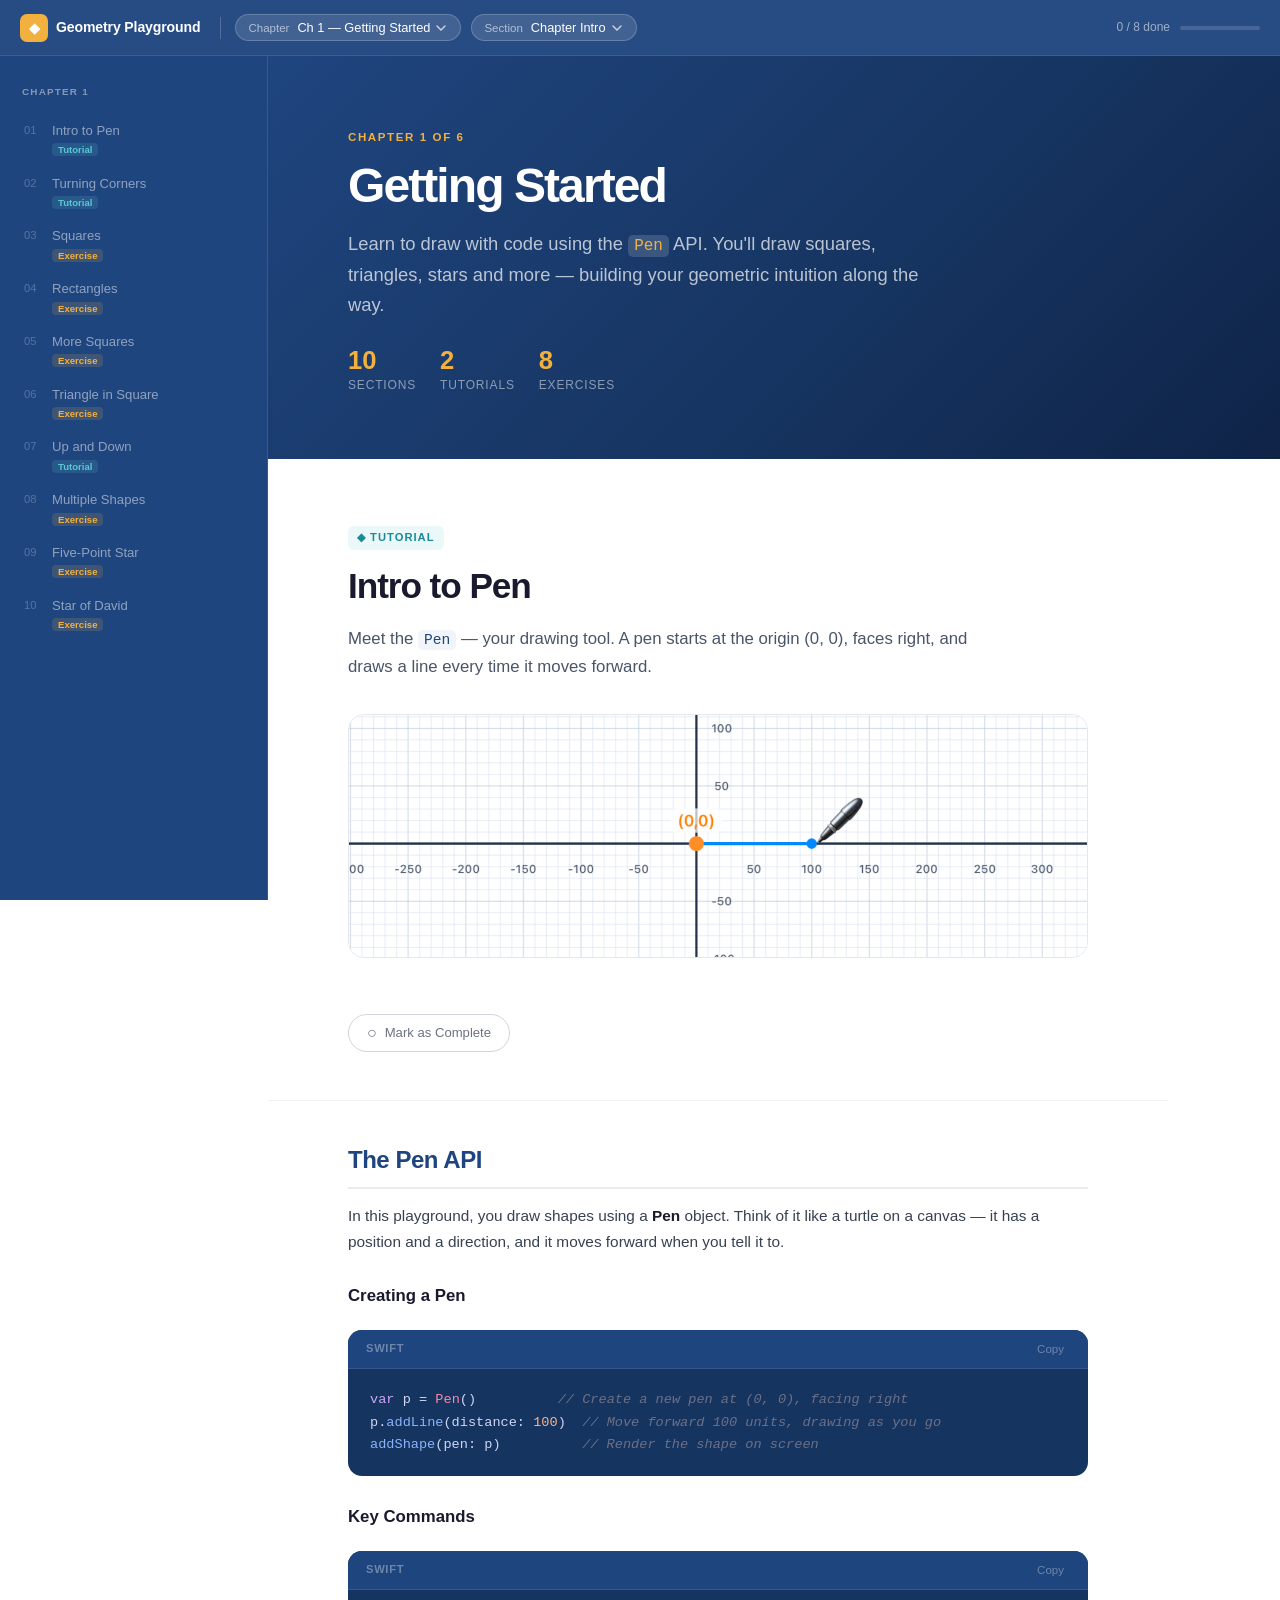
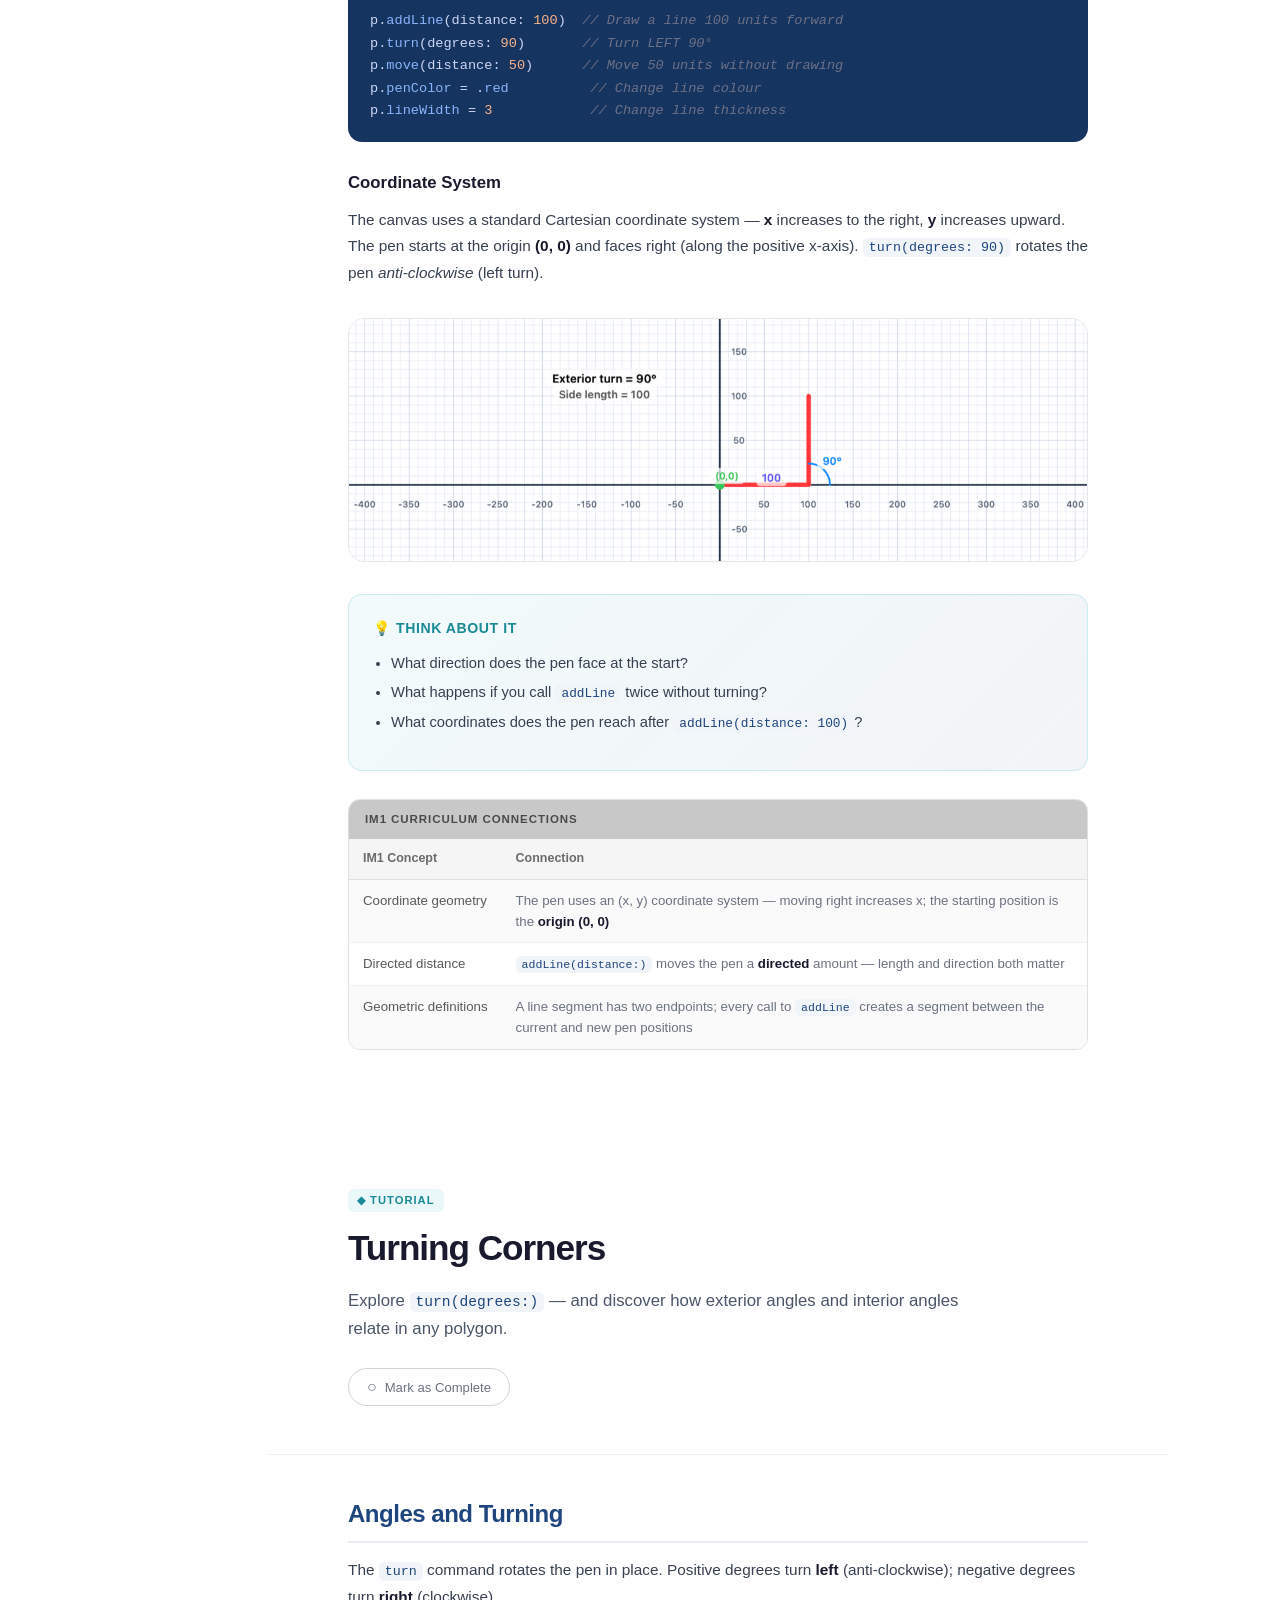
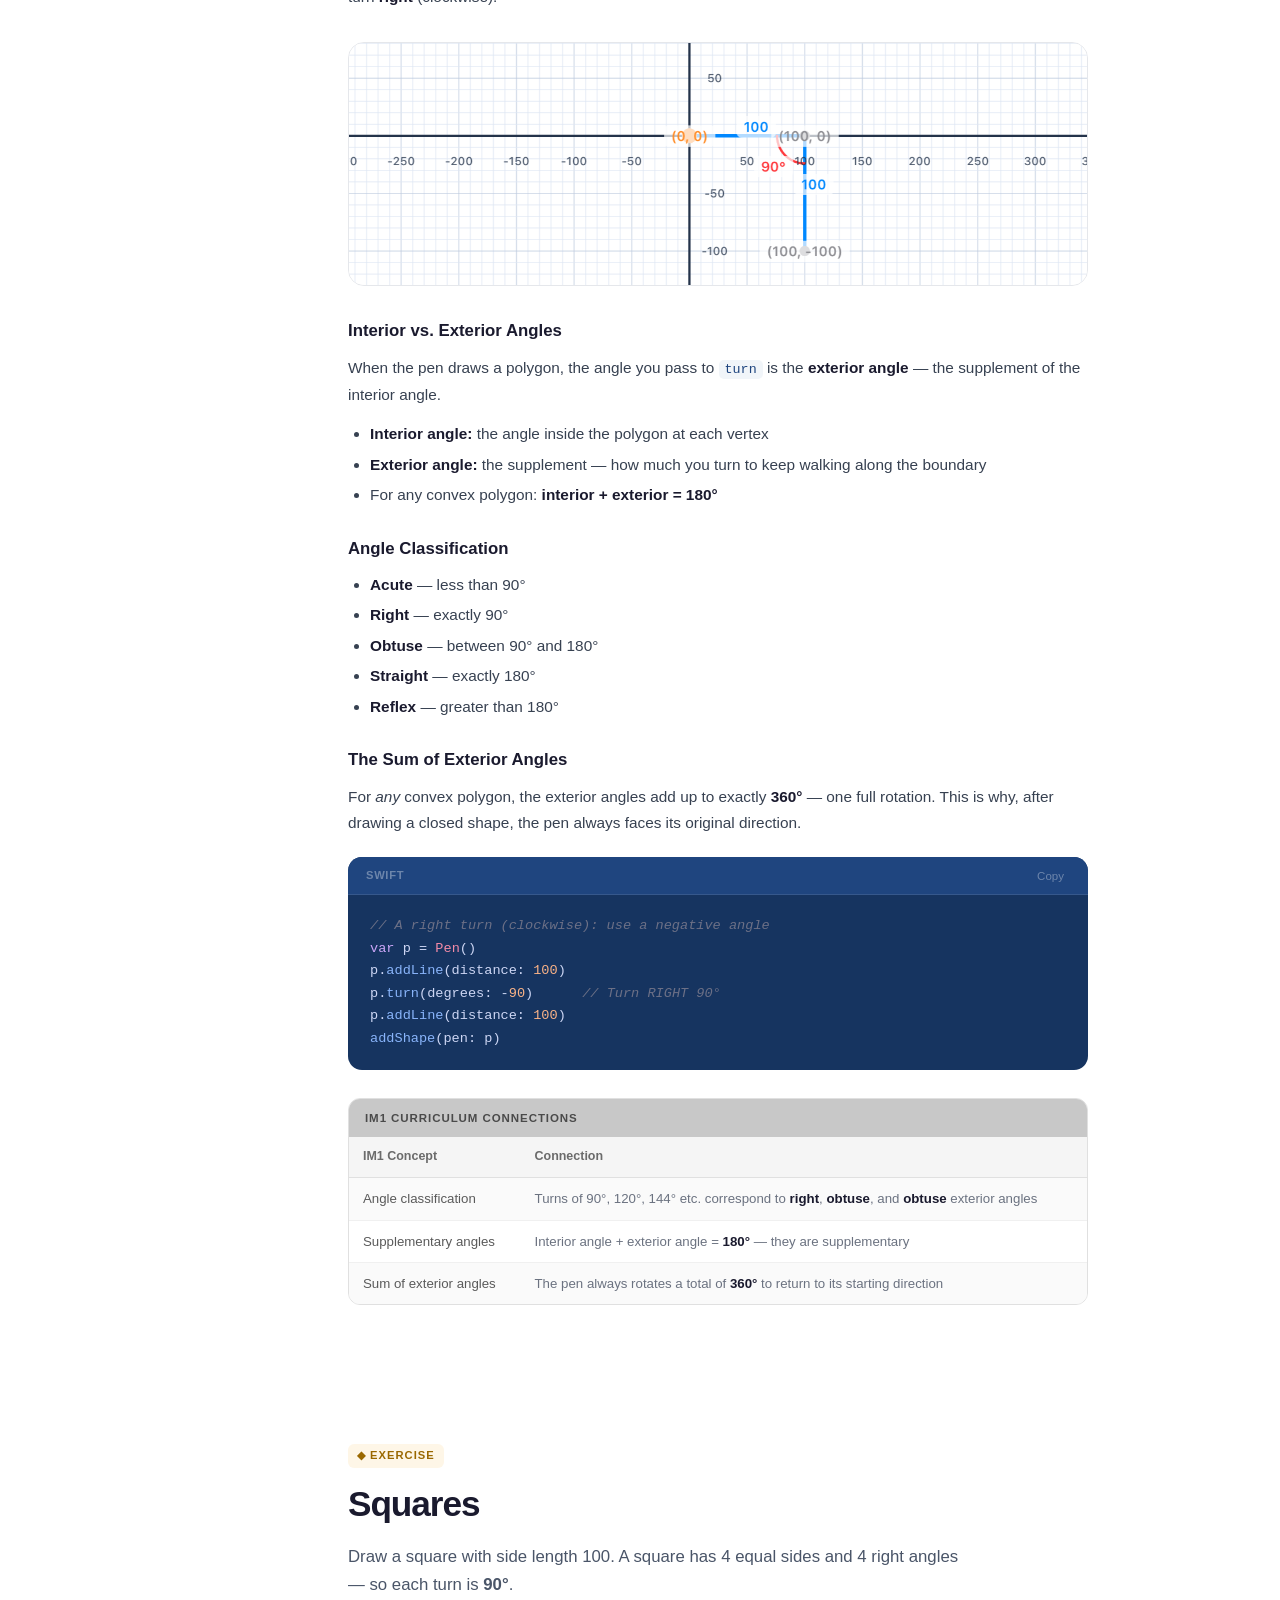
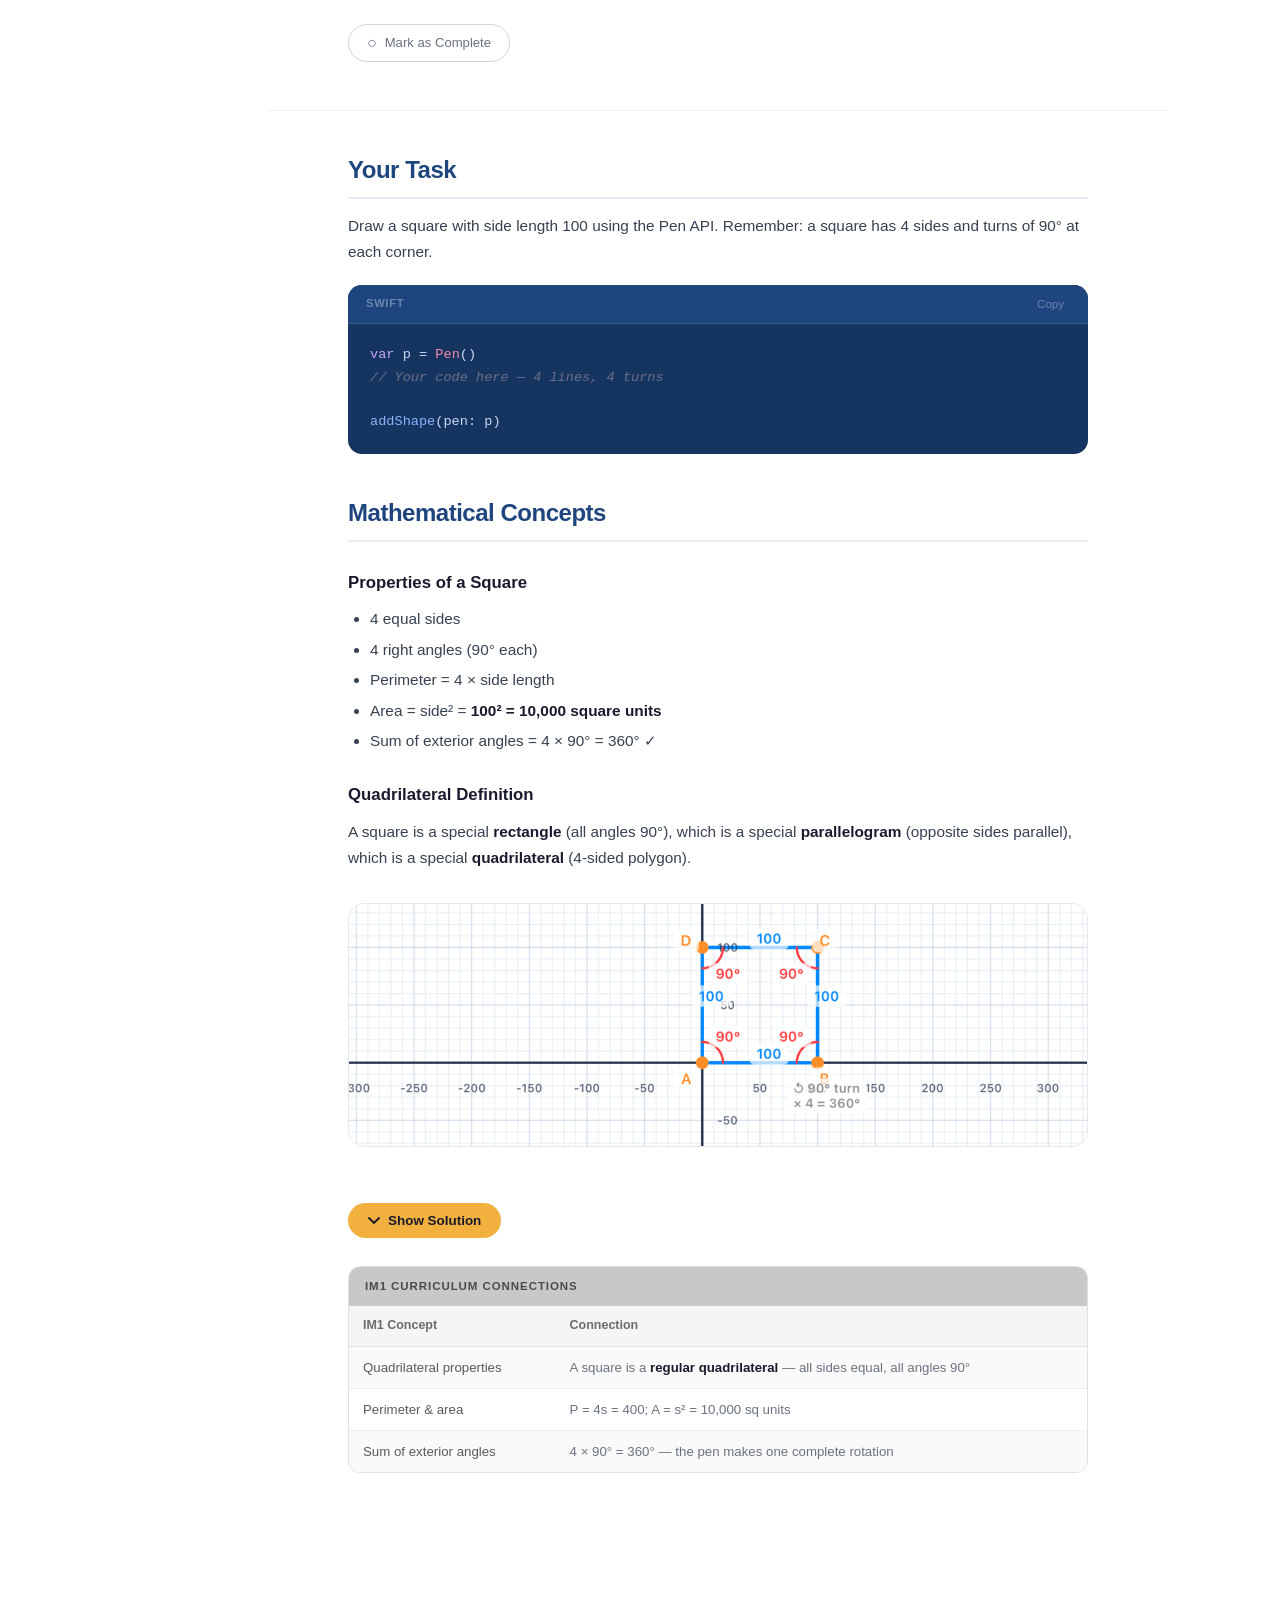
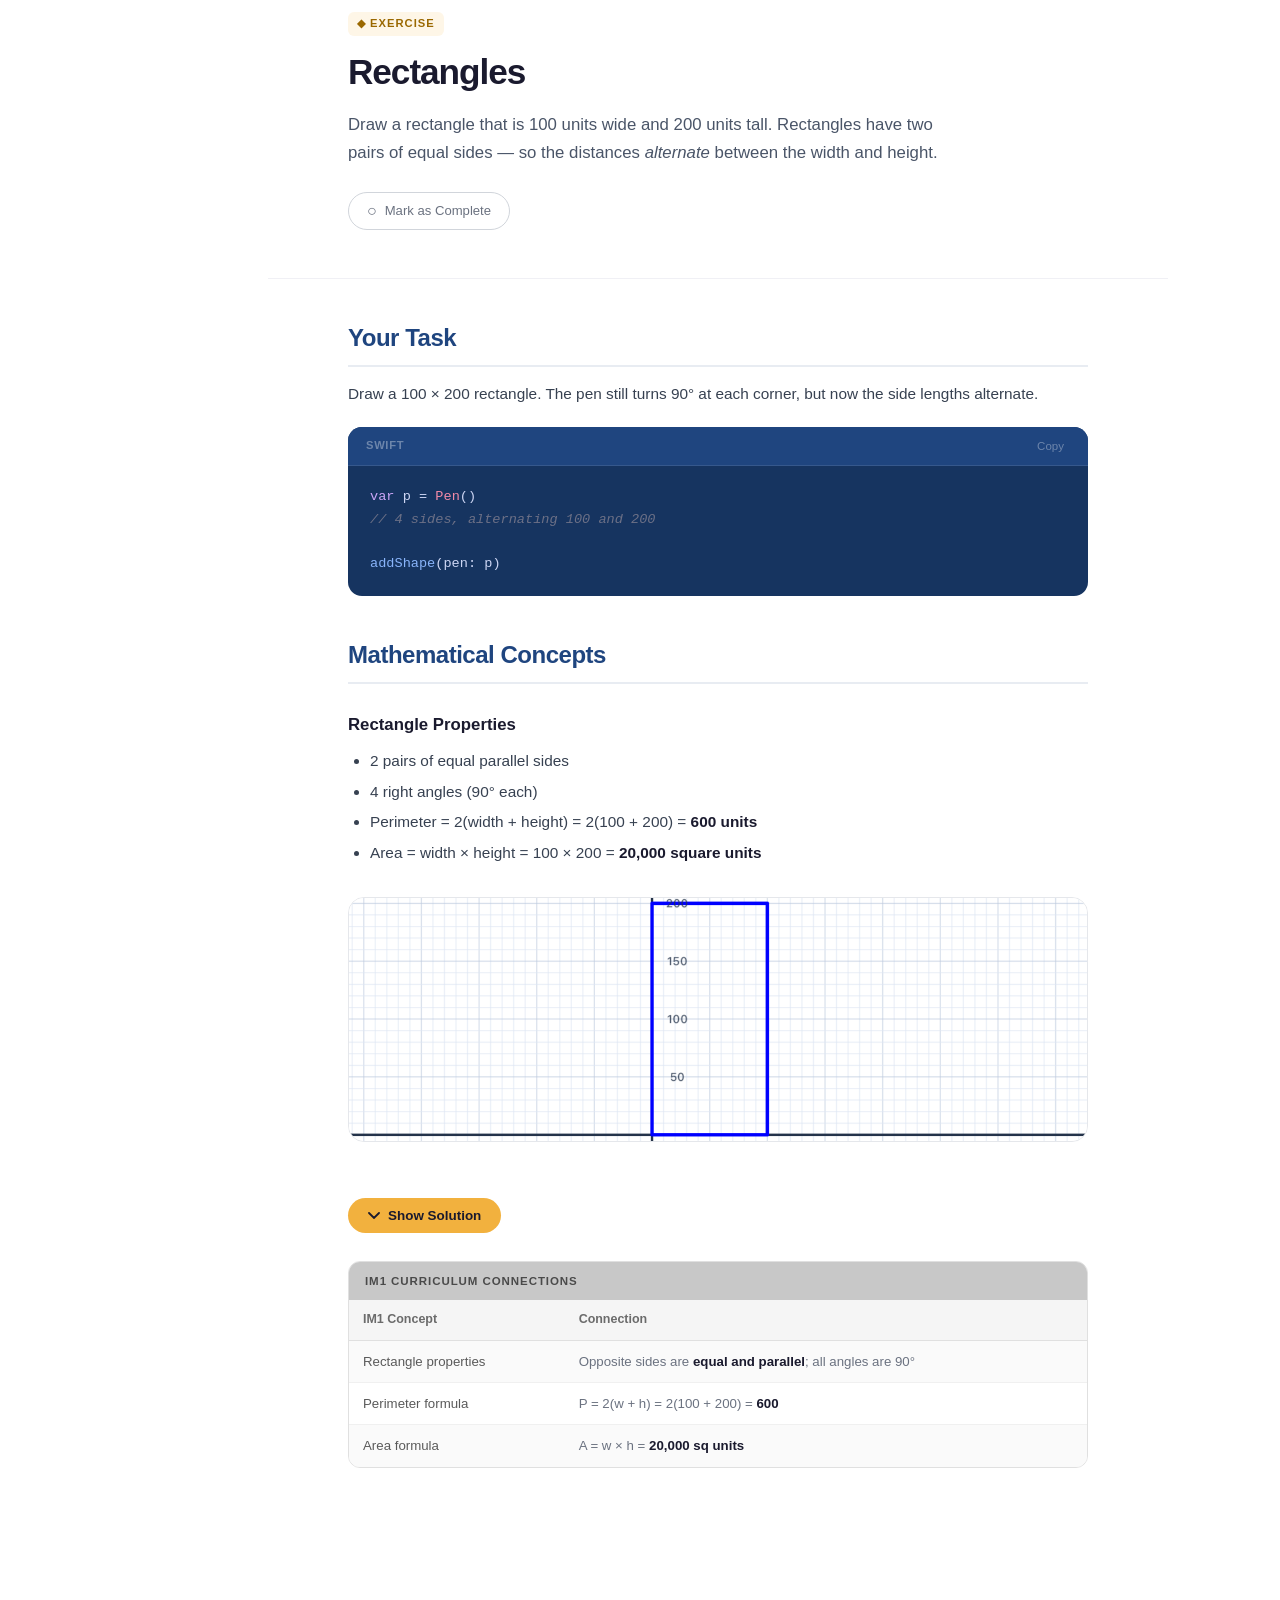
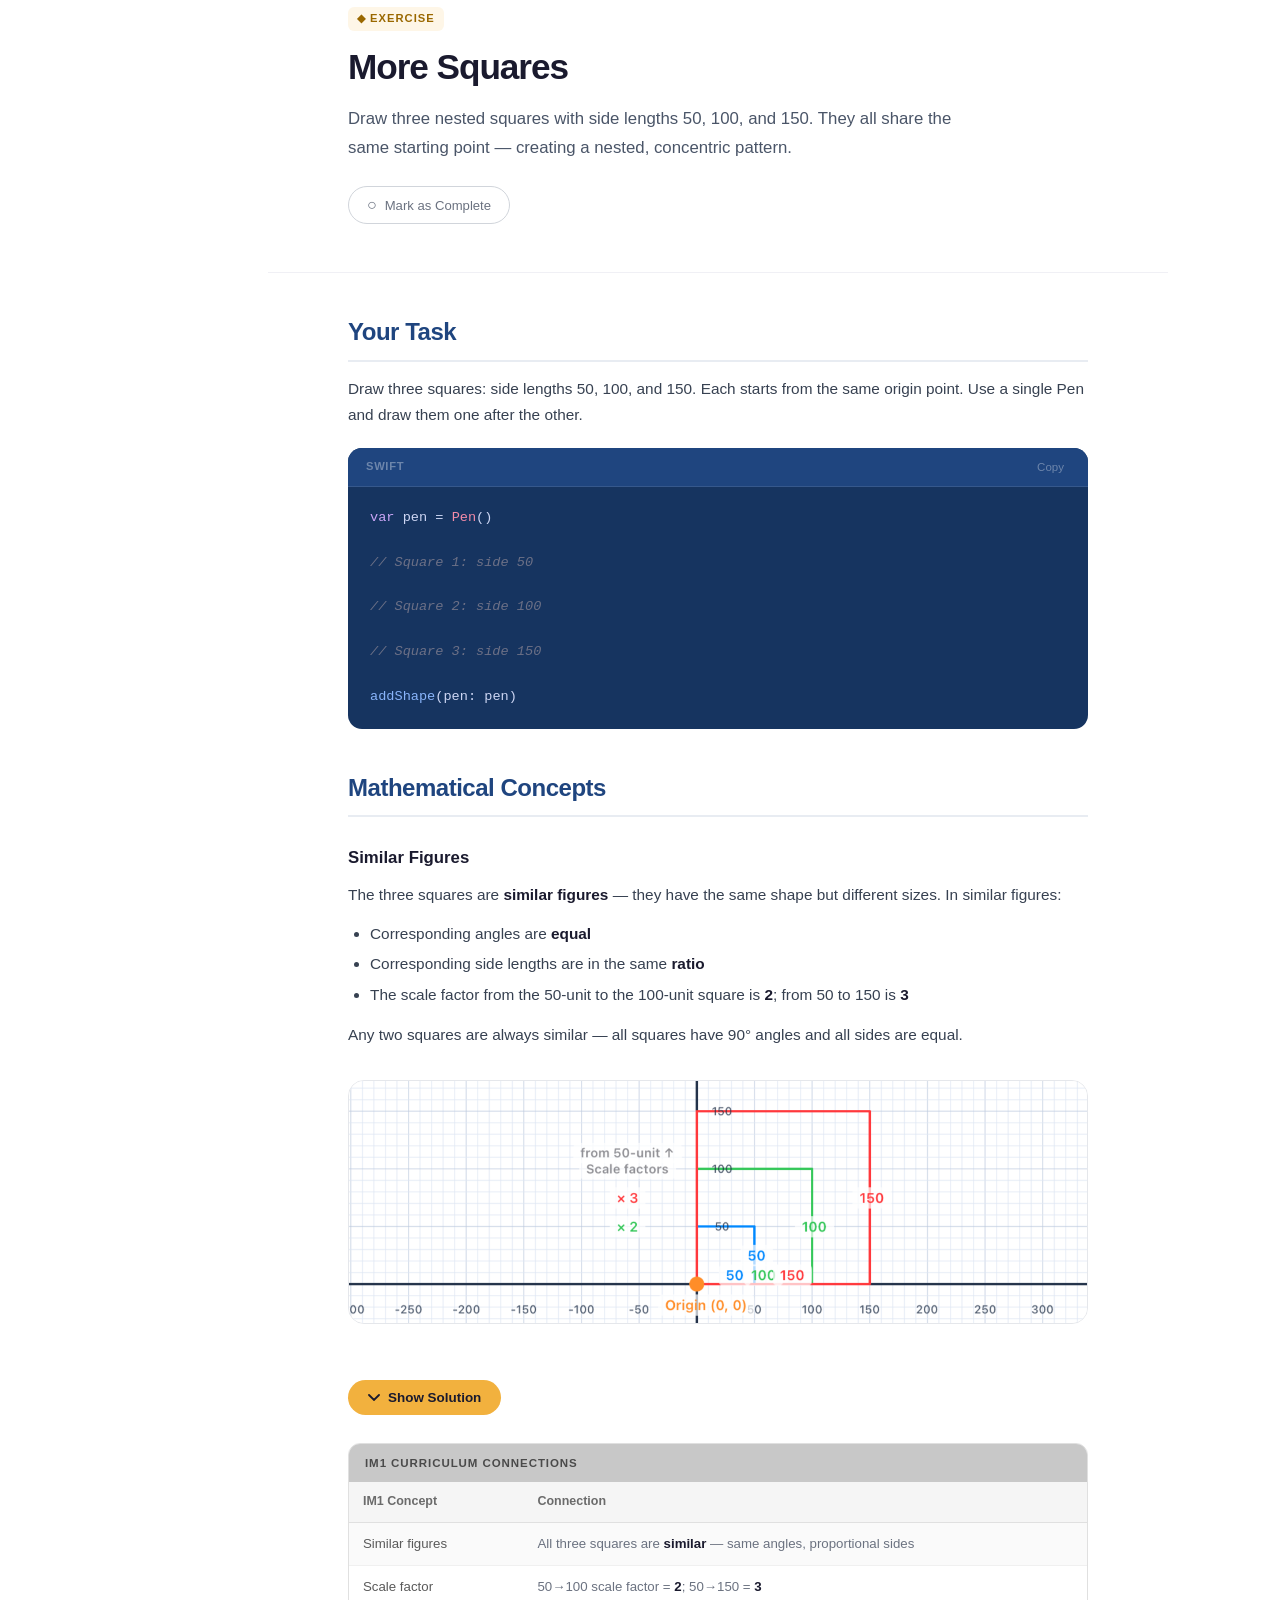
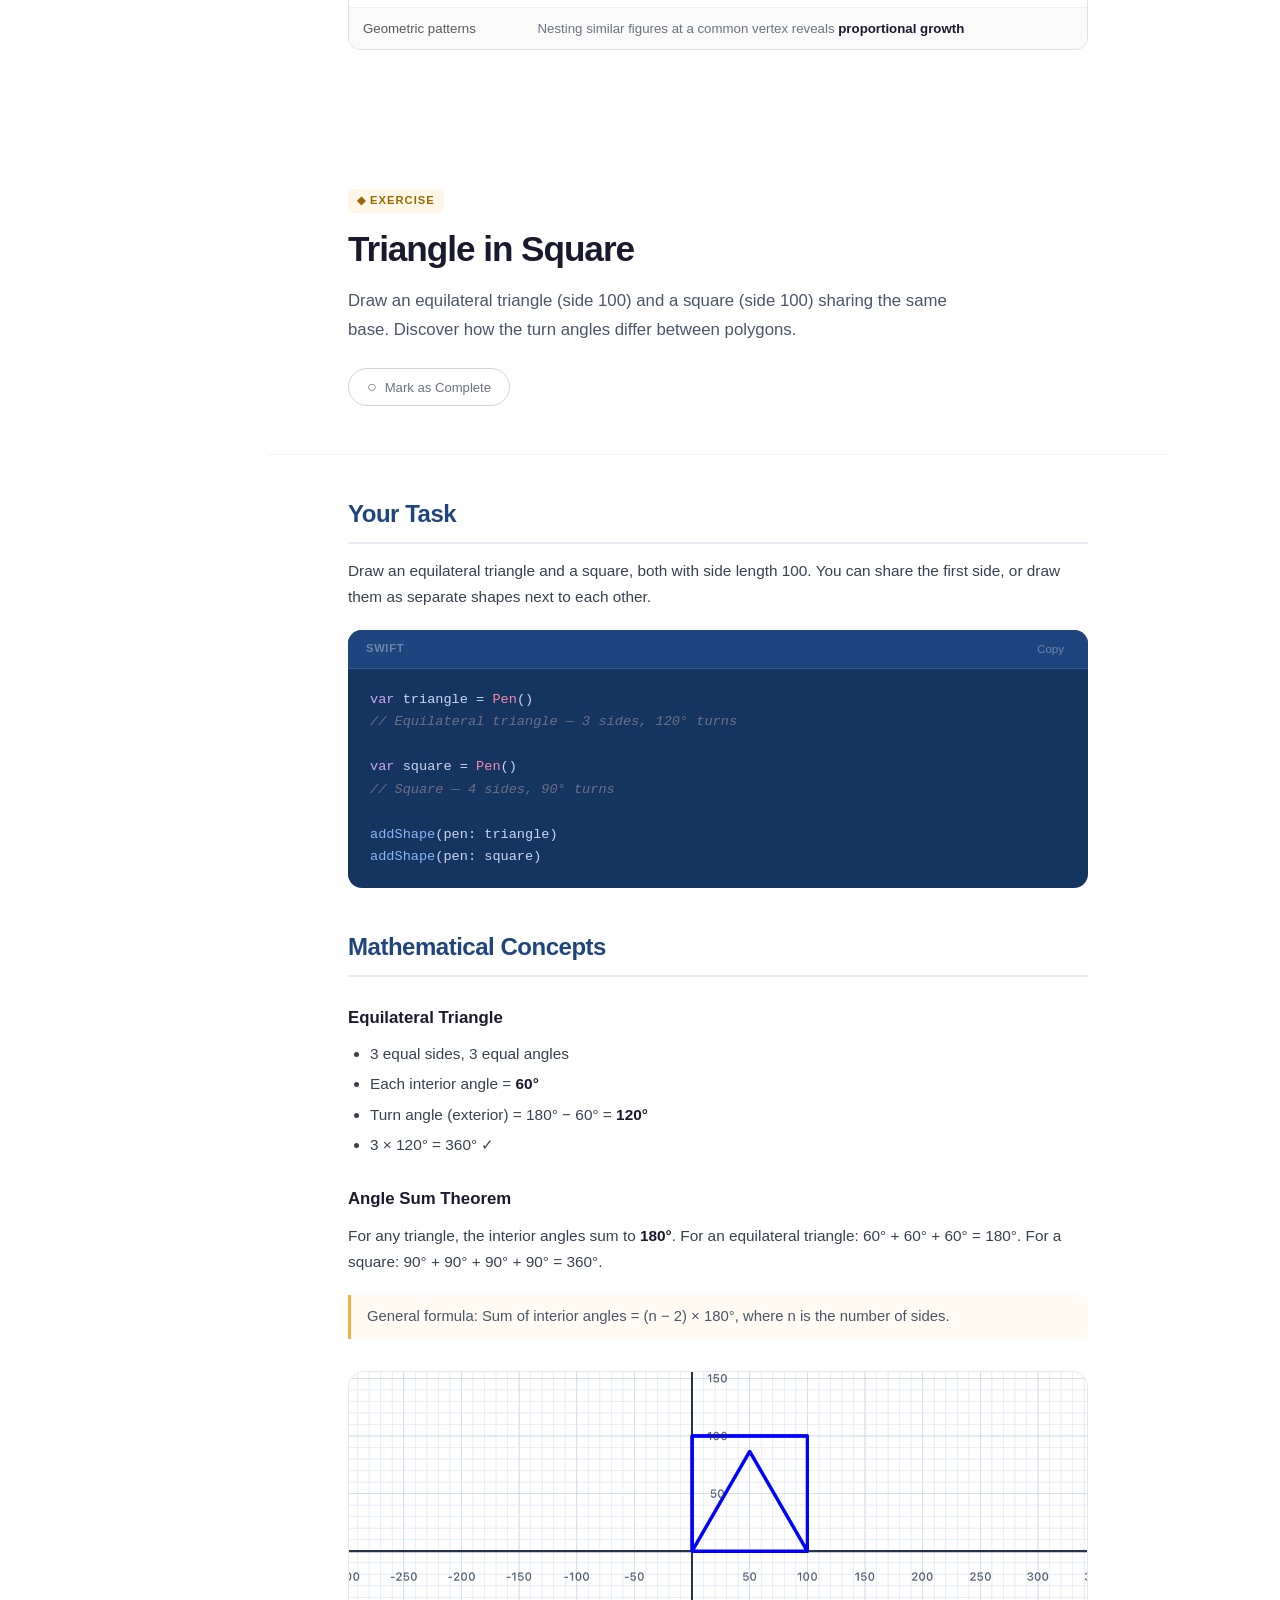
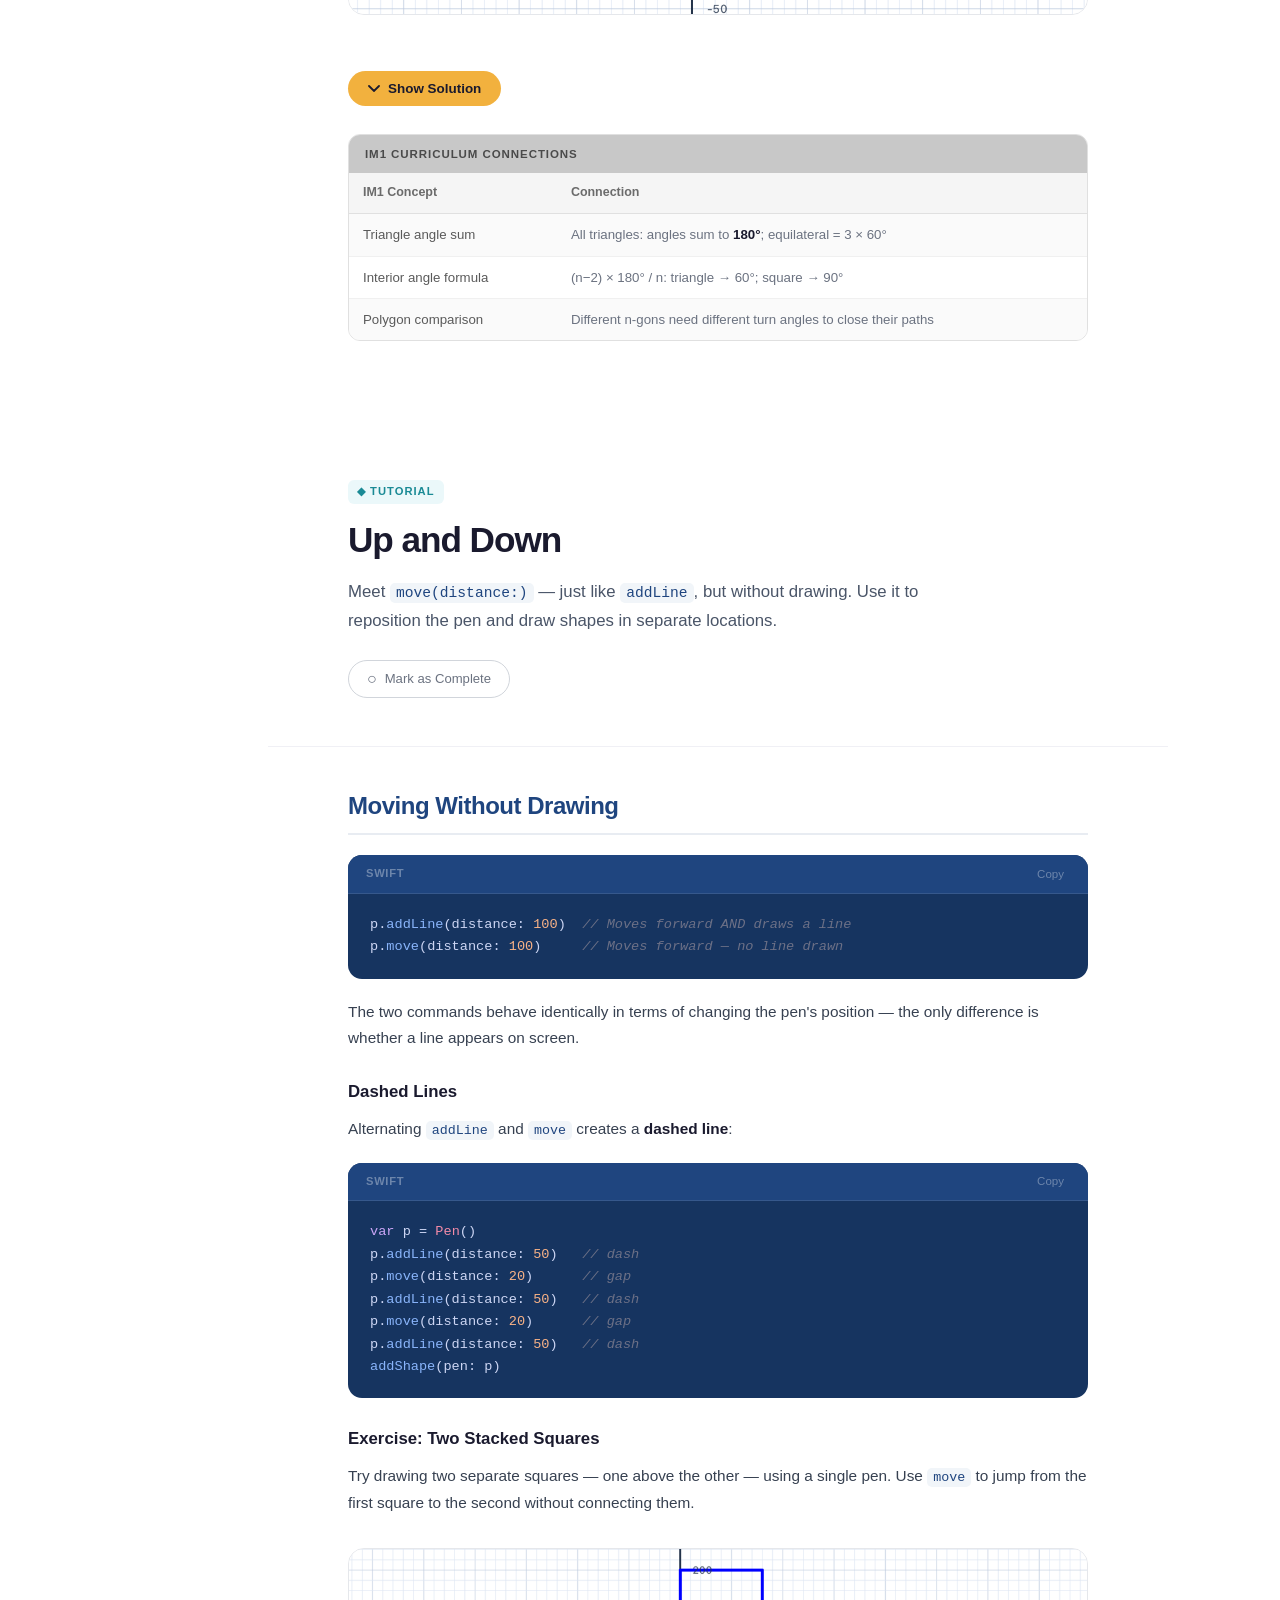
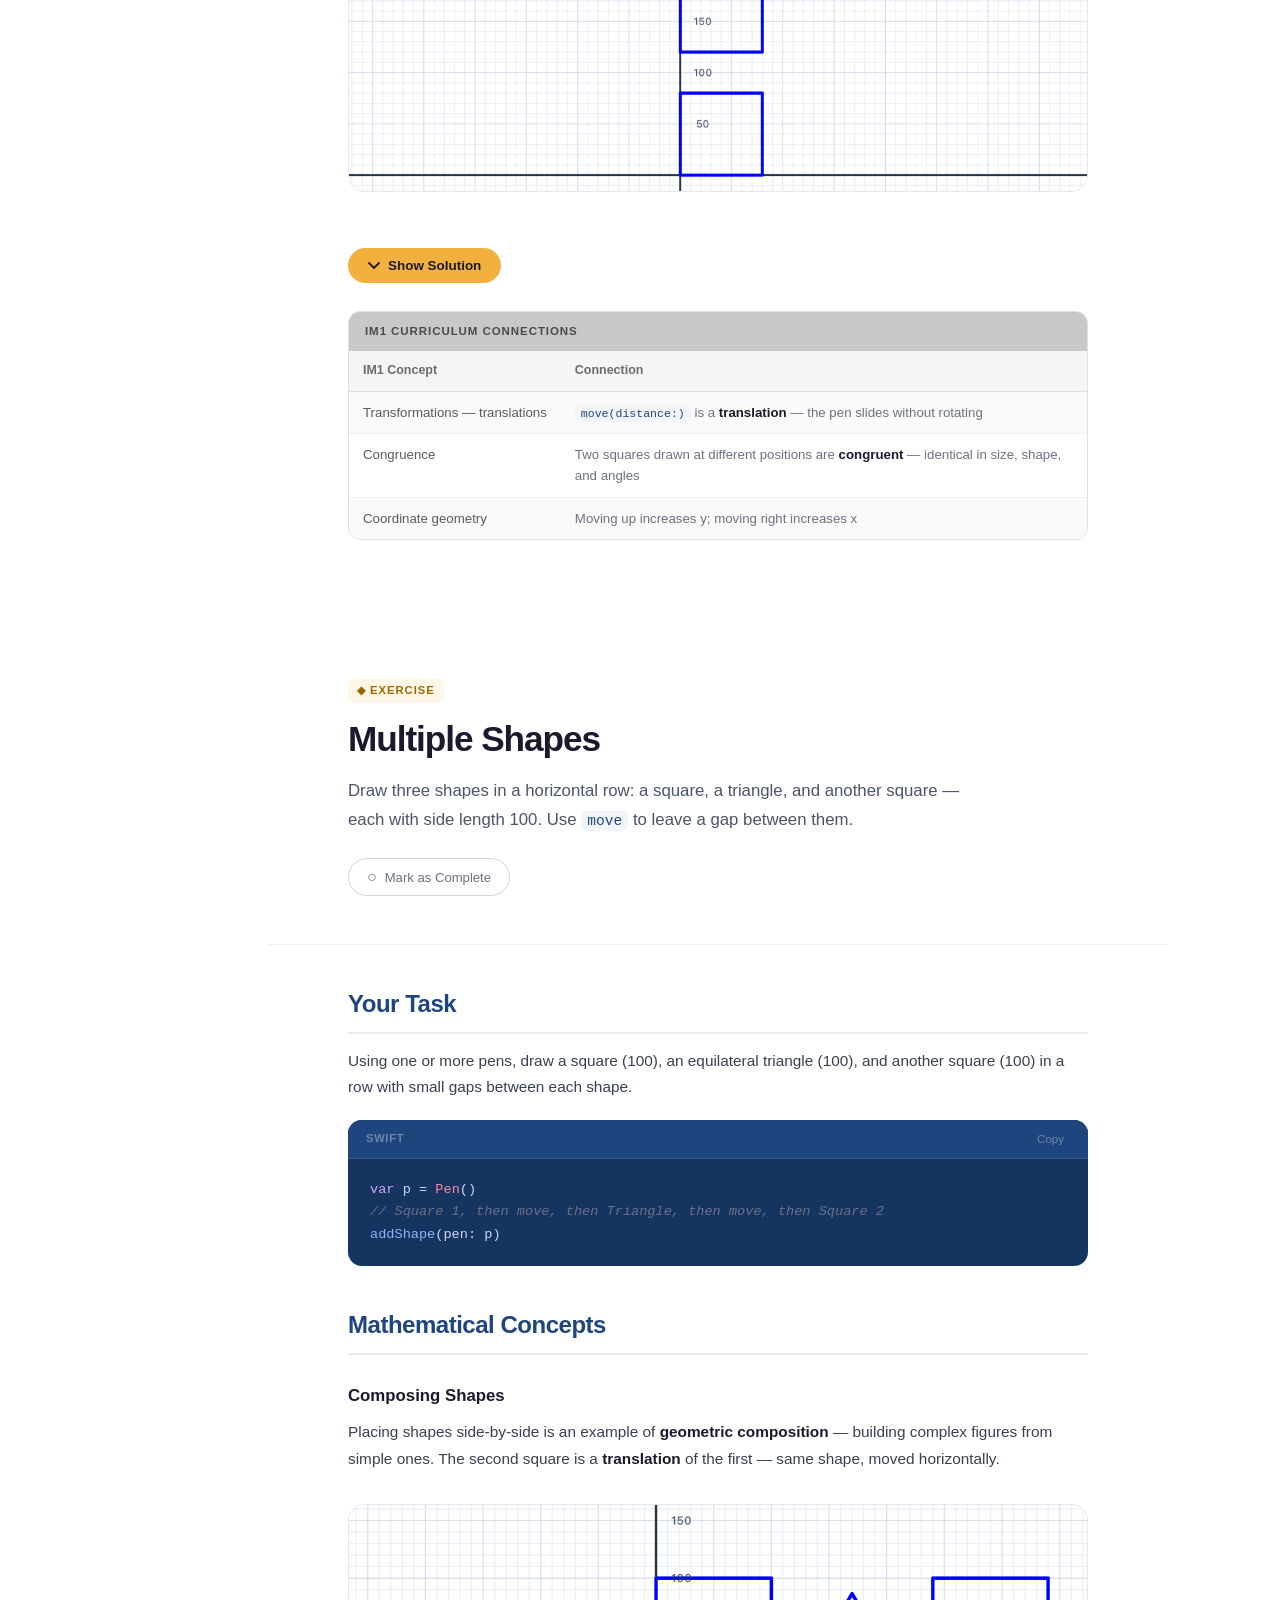
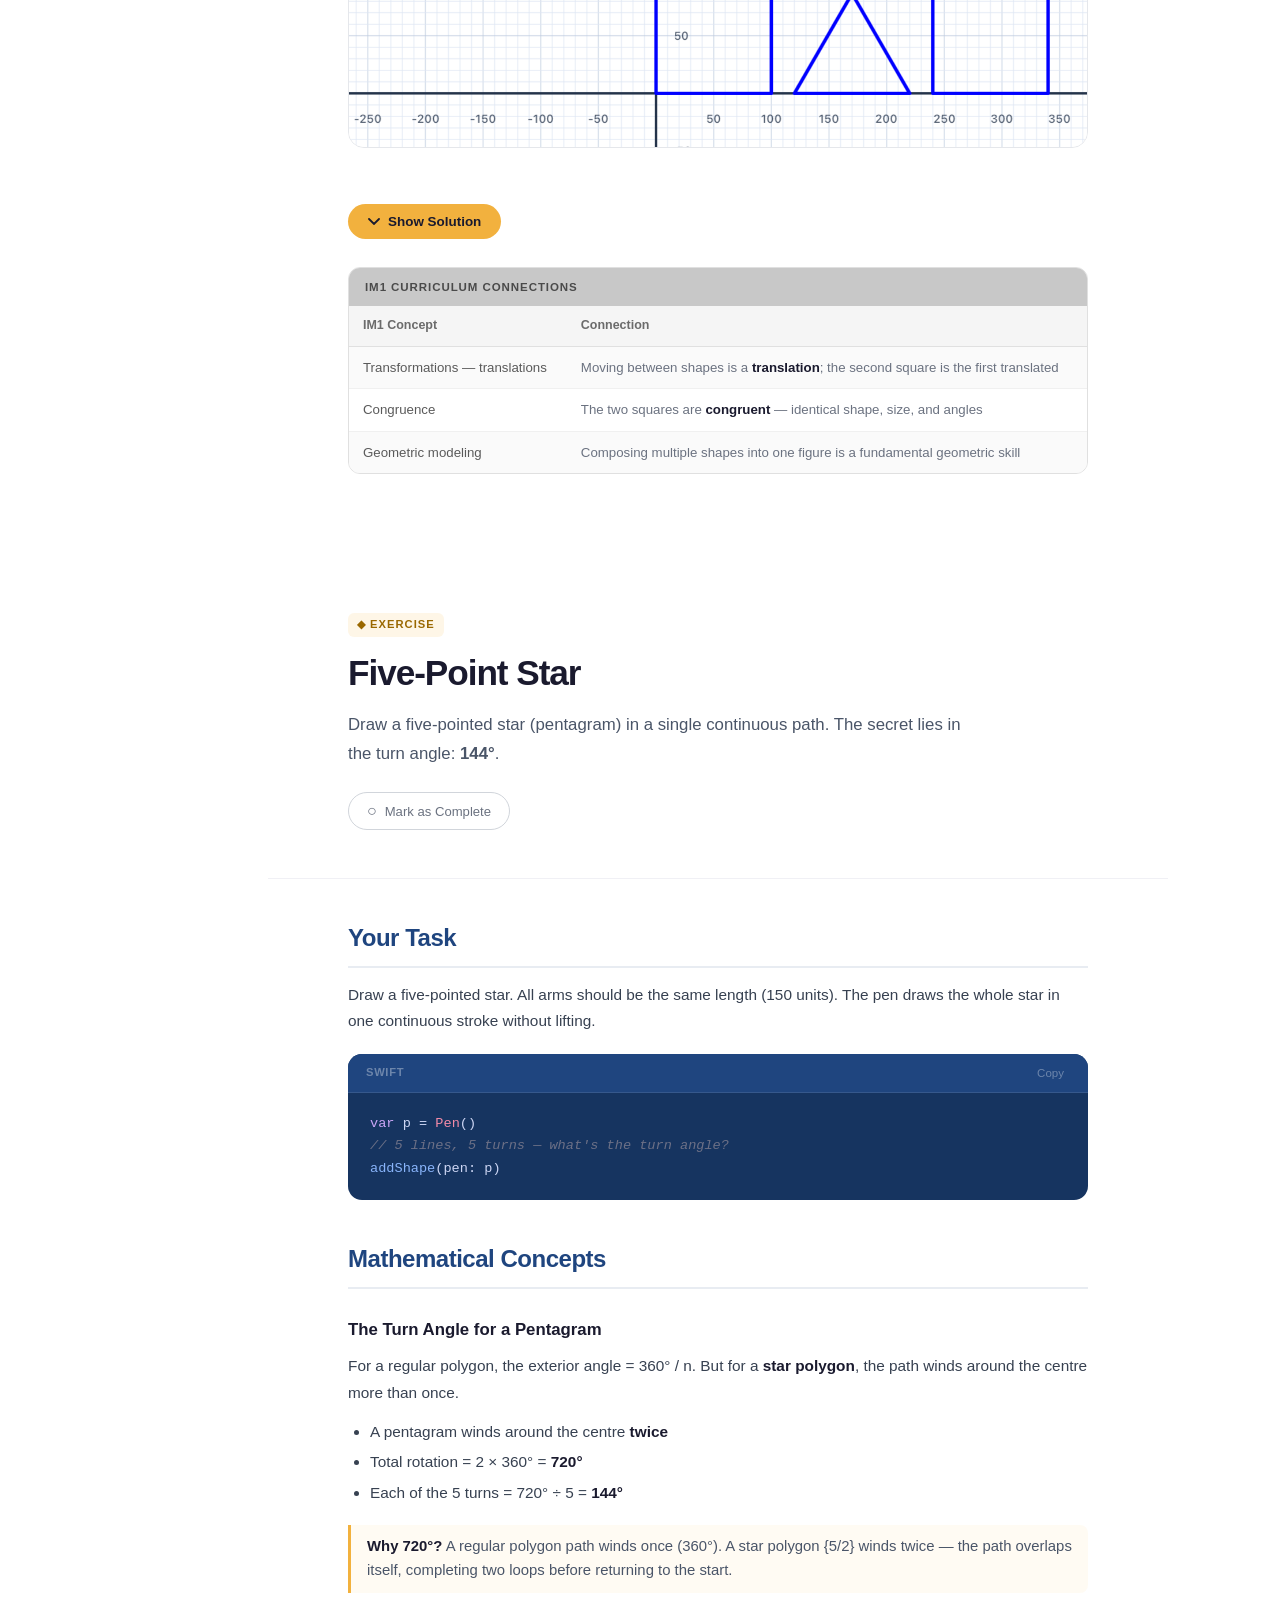
==== commit 4d38b917: "Updating Exercises" ====
--- a/01.html
+++ b/01.html
@@ -460,17 +460,18 @@
       </div>
       <div class="article">
         <h2>Your Task</h2>
-        <p>Draw three squares: side lengths 50, 100, and 150. Each starts from the same origin point. Use three separate Pen objects, or draw them sequentially.</p>
+        <p>Draw three squares: side lengths 50, 100, and 150. Each starts from the same origin point. Use a single Pen and draw them one after the other.</p>
         <div class="code-wrap">
           <div class="code-header"><span class="code-lang">Swift</span><button class="code-copy" onclick="copyCode(this)">Copy</button></div>
-          <pre><span class="kw">var</span> <span class="vr">s1</span> = <span class="tp">Pen</span>()
-<span class="cm">// Draw 50-unit square</span>
-
-<span class="kw">var</span> <span class="vr">s2</span> = <span class="tp">Pen</span>()
-<span class="cm">// Draw 100-unit square</span>
-
-<span class="kw">var</span> <span class="vr">s3</span> = <span class="tp">Pen</span>()
-<span class="cm">// Draw 150-unit square</span></pre>
+          <pre><span class="kw">var</span> <span class="vr">pen</span> = <span class="tp">Pen</span>()
+
+<span class="cm">// Square 1: side 50</span>
+
+<span class="cm">// Square 2: side 100</span>
+
+<span class="cm">// Square 3: side 150</span>
+
+<span class="fn">addShape</span>(pen: <span class="vr">pen</span>)</pre>
         </div>
 
         <h2>Mathematical Concepts</h2>
@@ -494,38 +495,27 @@
         <div class="solution-body" id="sol-more-sq">
           <div class="code-wrap">
             <div class="code-header"><span class="code-lang">Swift</span><button class="code-copy" onclick="copyCode(this)">Copy</button></div>
-            <pre><span class="cm">// --- Square 1: side 50 ---</span>
-<span class="kw">var</span> <span class="vr">s1</span> = <span class="tp">Pen</span>()
-<span class="vr">s1</span>.<span class="fn">addLine</span>(distance: <span class="num">50</span>)
-<span class="vr">s1</span>.<span class="fn">turn</span>(degrees: <span class="num">90</span>)
-<span class="vr">s1</span>.<span class="fn">addLine</span>(distance: <span class="num">50</span>)
-<span class="vr">s1</span>.<span class="fn">turn</span>(degrees: <span class="num">90</span>)
-<span class="vr">s1</span>.<span class="fn">addLine</span>(distance: <span class="num">50</span>)
-<span class="vr">s1</span>.<span class="fn">turn</span>(degrees: <span class="num">90</span>)
-<span class="vr">s1</span>.<span class="fn">addLine</span>(distance: <span class="num">50</span>)
-<span class="fn">addShape</span>(pen: <span class="vr">s1</span>)
-
-<span class="cm">// --- Square 2: side 100 ---</span>
-<span class="kw">var</span> <span class="vr">s2</span> = <span class="tp">Pen</span>()
-<span class="vr">s2</span>.<span class="fn">addLine</span>(distance: <span class="num">100</span>)
-<span class="vr">s2</span>.<span class="fn">turn</span>(degrees: <span class="num">90</span>)
-<span class="vr">s2</span>.<span class="fn">addLine</span>(distance: <span class="num">100</span>)
-<span class="vr">s2</span>.<span class="fn">turn</span>(degrees: <span class="num">90</span>)
-<span class="vr">s2</span>.<span class="fn">addLine</span>(distance: <span class="num">100</span>)
-<span class="vr">s2</span>.<span class="fn">turn</span>(degrees: <span class="num">90</span>)
-<span class="vr">s2</span>.<span class="fn">addLine</span>(distance: <span class="num">100</span>)
-<span class="fn">addShape</span>(pen: <span class="vr">s2</span>)
-
-<span class="cm">// --- Square 3: side 150 ---</span>
-<span class="kw">var</span> <span class="vr">s3</span> = <span class="tp">Pen</span>()
-<span class="vr">s3</span>.<span class="fn">addLine</span>(distance: <span class="num">150</span>)
-<span class="vr">s3</span>.<span class="fn">turn</span>(degrees: <span class="num">90</span>)
-<span class="vr">s3</span>.<span class="fn">addLine</span>(distance: <span class="num">150</span>)
-<span class="vr">s3</span>.<span class="fn">turn</span>(degrees: <span class="num">90</span>)
-<span class="vr">s3</span>.<span class="fn">addLine</span>(distance: <span class="num">150</span>)
-<span class="vr">s3</span>.<span class="fn">turn</span>(degrees: <span class="num">90</span>)
-<span class="vr">s3</span>.<span class="fn">addLine</span>(distance: <span class="num">150</span>)
-<span class="fn">addShape</span>(pen: <span class="vr">s3</span>)</pre>
+            <pre><span class="kw">var</span> <span class="vr">pen</span> = <span class="tp">Pen</span>()
+
+<span class="cm">// Square 1: side 50</span>
+<span class="vr">pen</span>.<span class="fn">addLine</span>(distance: <span class="num">50</span>); <span class="vr">pen</span>.<span class="fn">turn</span>(degrees: <span class="num">90</span>)
+<span class="vr">pen</span>.<span class="fn">addLine</span>(distance: <span class="num">50</span>); <span class="vr">pen</span>.<span class="fn">turn</span>(degrees: <span class="num">90</span>)
+<span class="vr">pen</span>.<span class="fn">addLine</span>(distance: <span class="num">50</span>); <span class="vr">pen</span>.<span class="fn">turn</span>(degrees: <span class="num">90</span>)
+<span class="vr">pen</span>.<span class="fn">addLine</span>(distance: <span class="num">50</span>); <span class="vr">pen</span>.<span class="fn">turn</span>(degrees: <span class="num">90</span>)
+
+<span class="cm">// Square 2: side 100</span>
+<span class="vr">pen</span>.<span class="fn">addLine</span>(distance: <span class="num">100</span>); <span class="vr">pen</span>.<span class="fn">turn</span>(degrees: <span class="num">90</span>)
+<span class="vr">pen</span>.<span class="fn">addLine</span>(distance: <span class="num">100</span>); <span class="vr">pen</span>.<span class="fn">turn</span>(degrees: <span class="num">90</span>)
+<span class="vr">pen</span>.<span class="fn">addLine</span>(distance: <span class="num">100</span>); <span class="vr">pen</span>.<span class="fn">turn</span>(degrees: <span class="num">90</span>)
+<span class="vr">pen</span>.<span class="fn">addLine</span>(distance: <span class="num">100</span>); <span class="vr">pen</span>.<span class="fn">turn</span>(degrees: <span class="num">90</span>)
+
+<span class="cm">// Square 3: side 150</span>
+<span class="vr">pen</span>.<span class="fn">addLine</span>(distance: <span class="num">150</span>); <span class="vr">pen</span>.<span class="fn">turn</span>(degrees: <span class="num">90</span>)
+<span class="vr">pen</span>.<span class="fn">addLine</span>(distance: <span class="num">150</span>); <span class="vr">pen</span>.<span class="fn">turn</span>(degrees: <span class="num">90</span>)
+<span class="vr">pen</span>.<span class="fn">addLine</span>(distance: <span class="num">150</span>); <span class="vr">pen</span>.<span class="fn">turn</span>(degrees: <span class="num">90</span>)
+<span class="vr">pen</span>.<span class="fn">addLine</span>(distance: <span class="num">150</span>); <span class="vr">pen</span>.<span class="fn">turn</span>(degrees: <span class="num">90</span>)
+
+<span class="fn">addShape</span>(pen: <span class="vr">pen</span>)</pre>
           </div>
         </div>
 
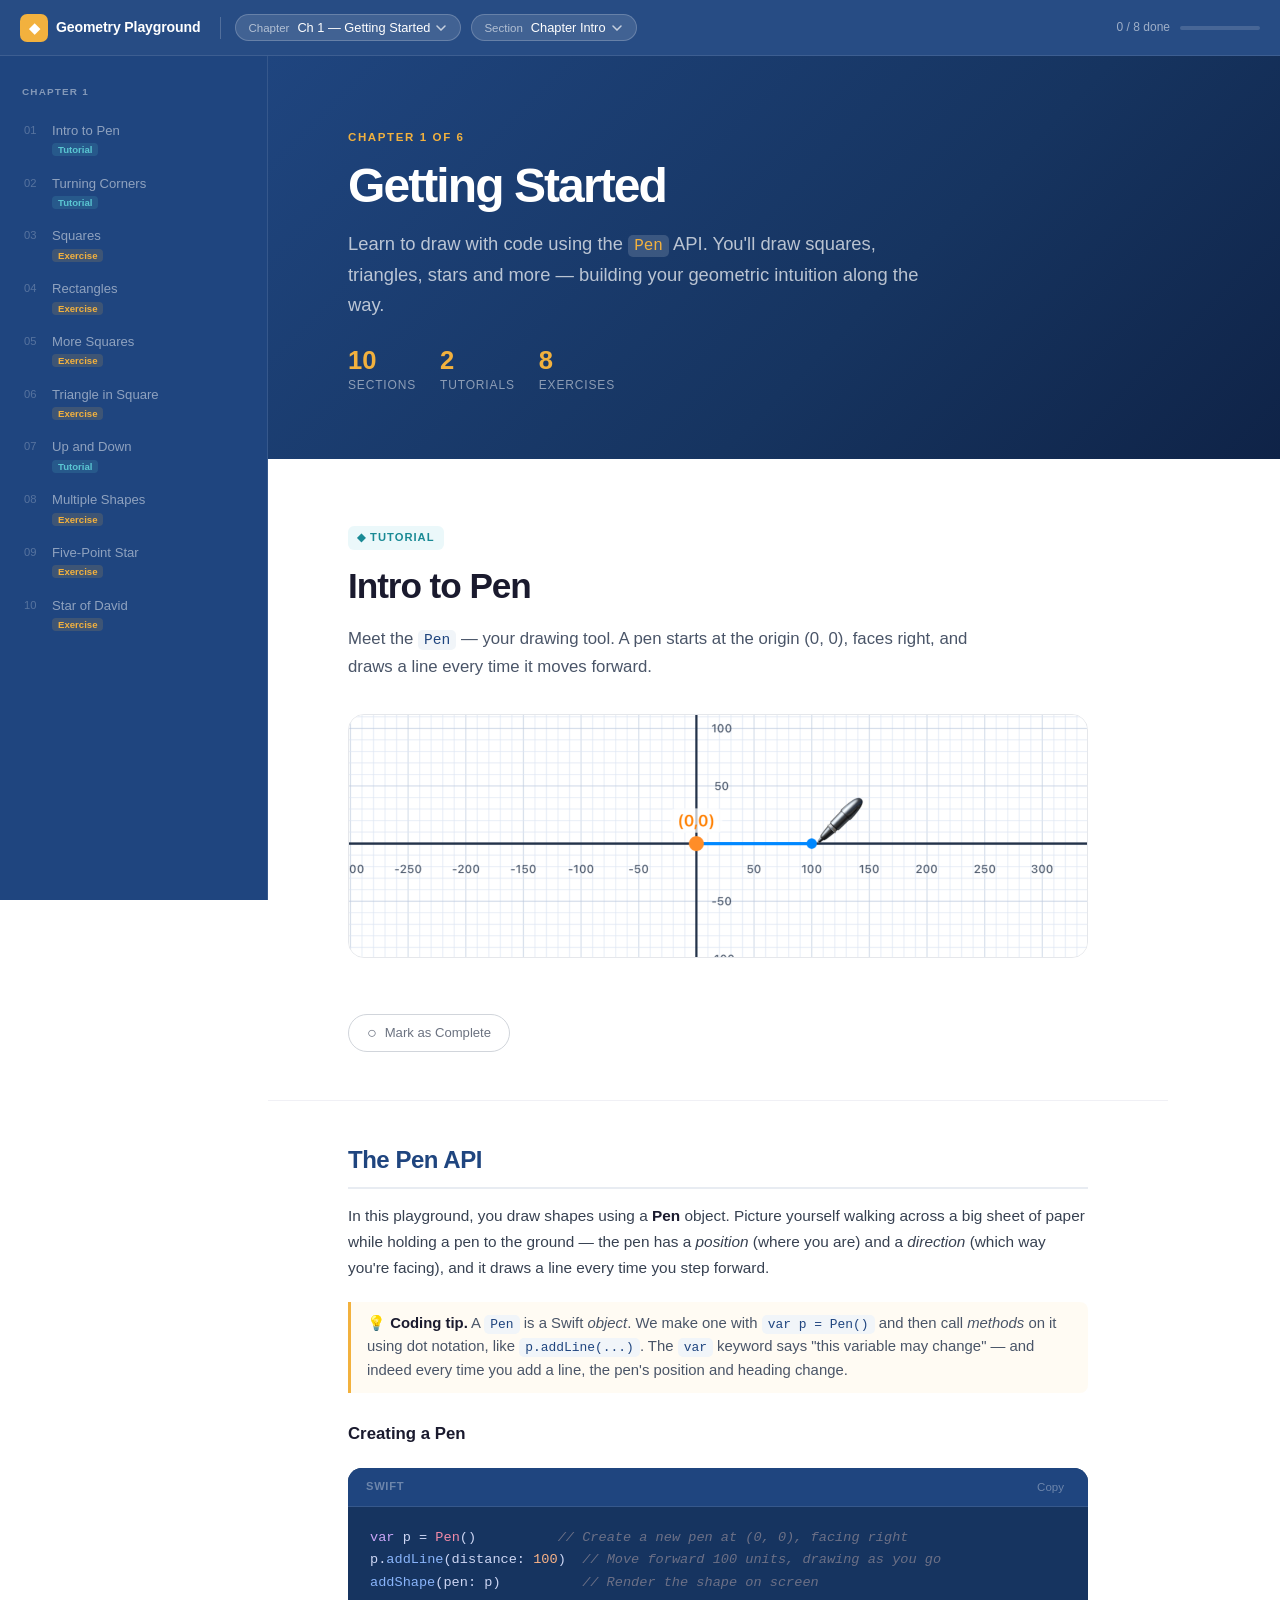
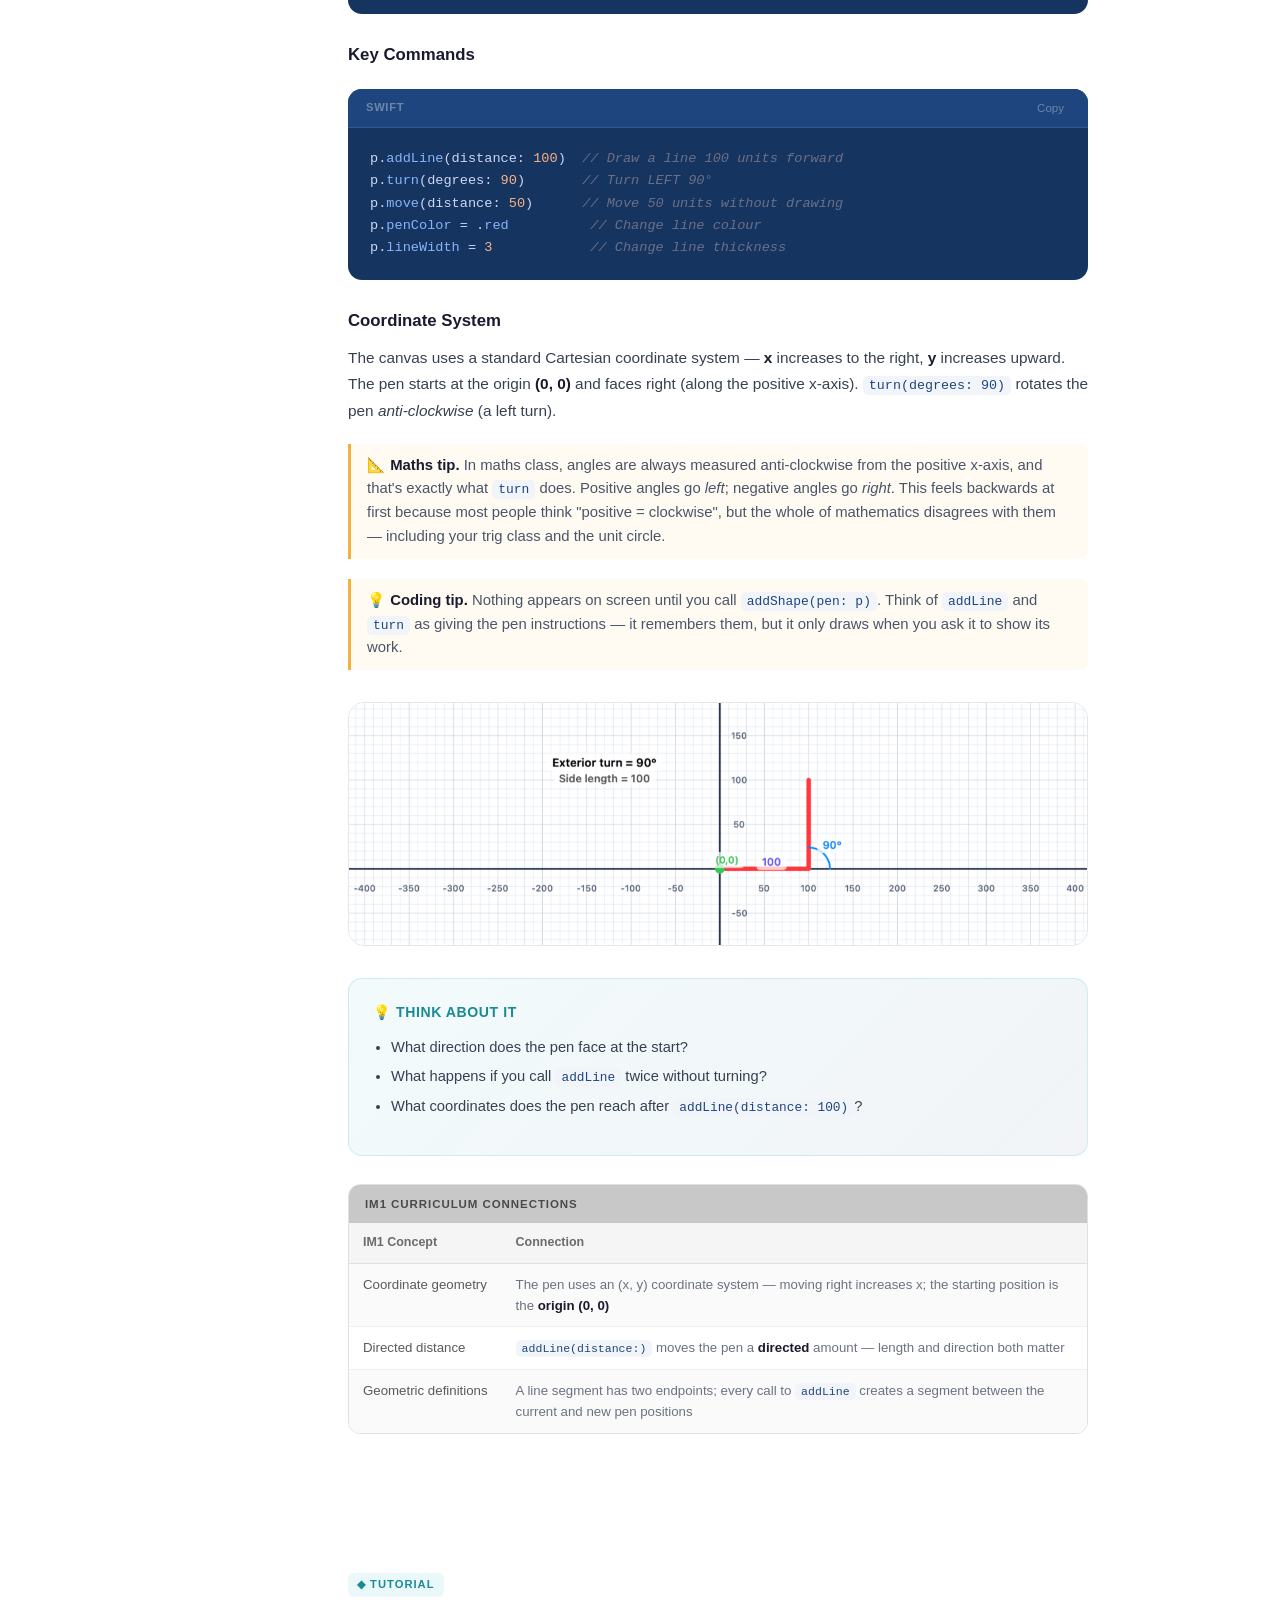
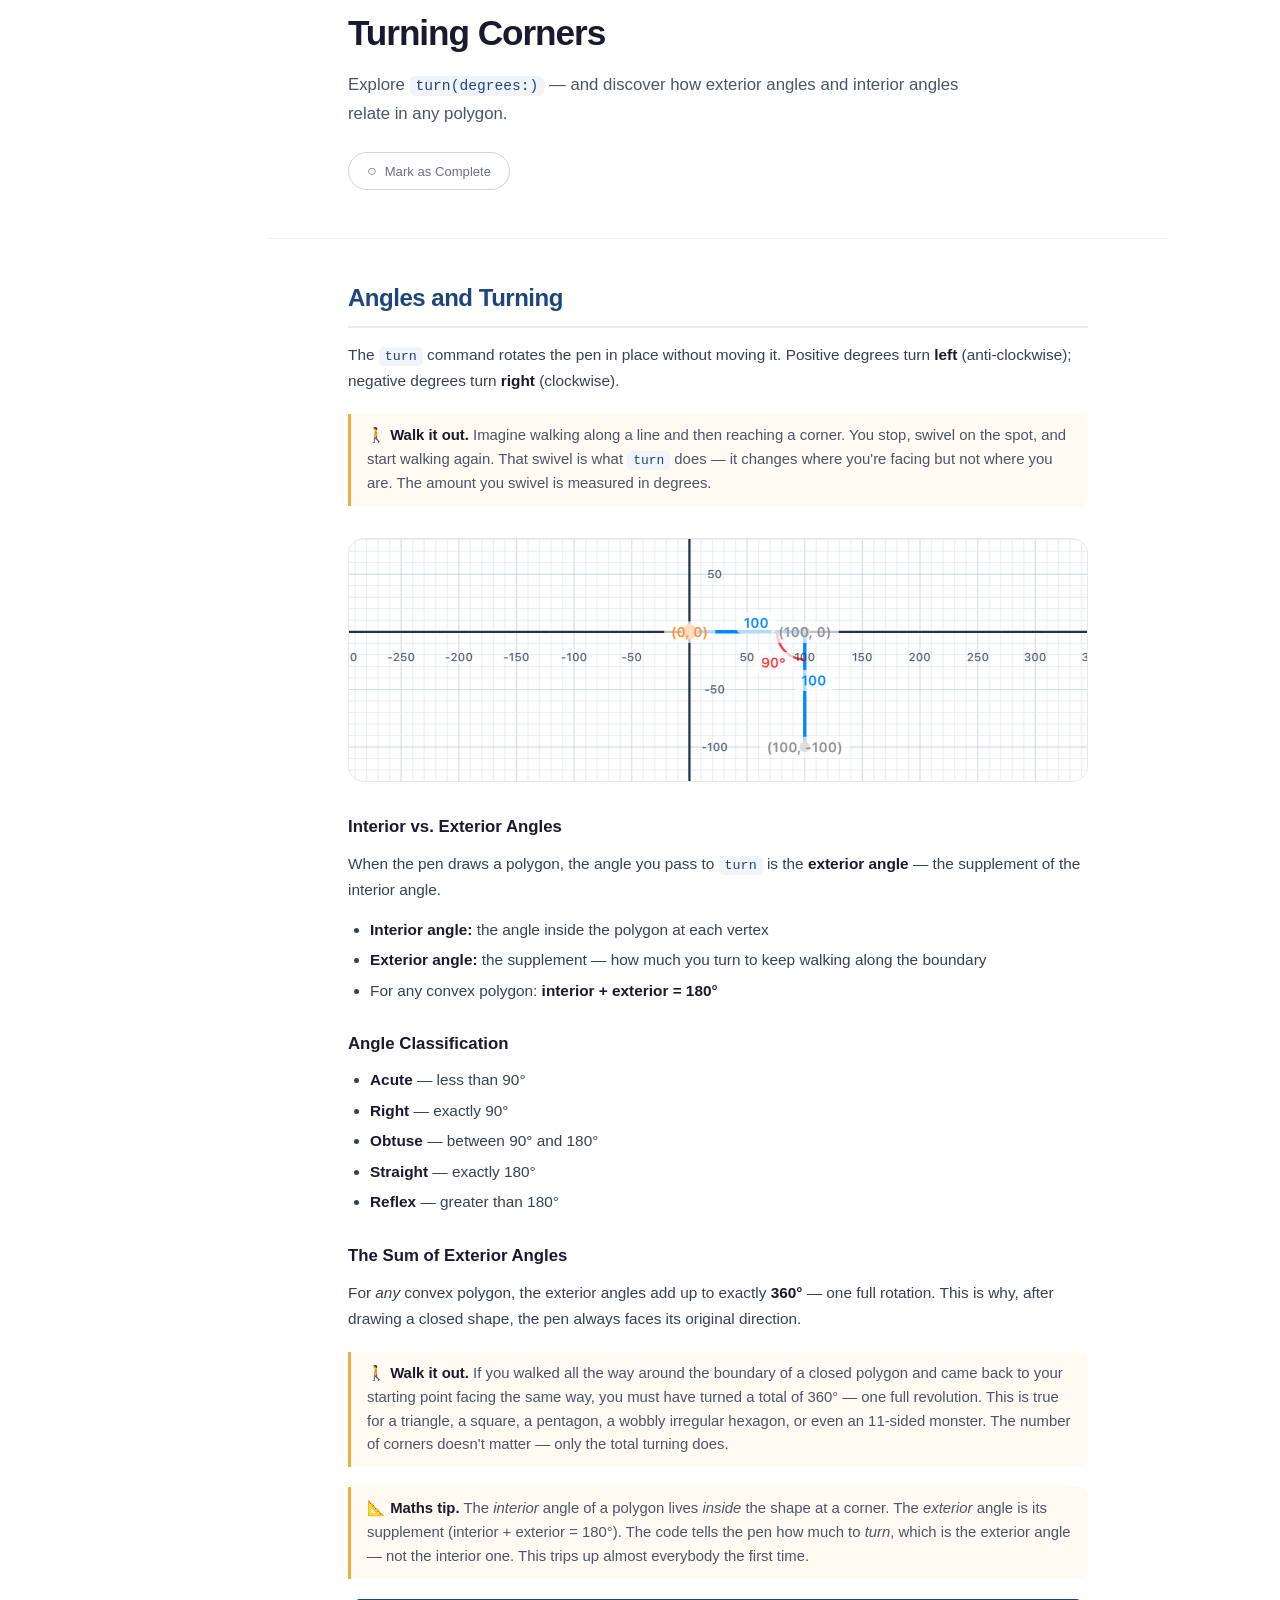
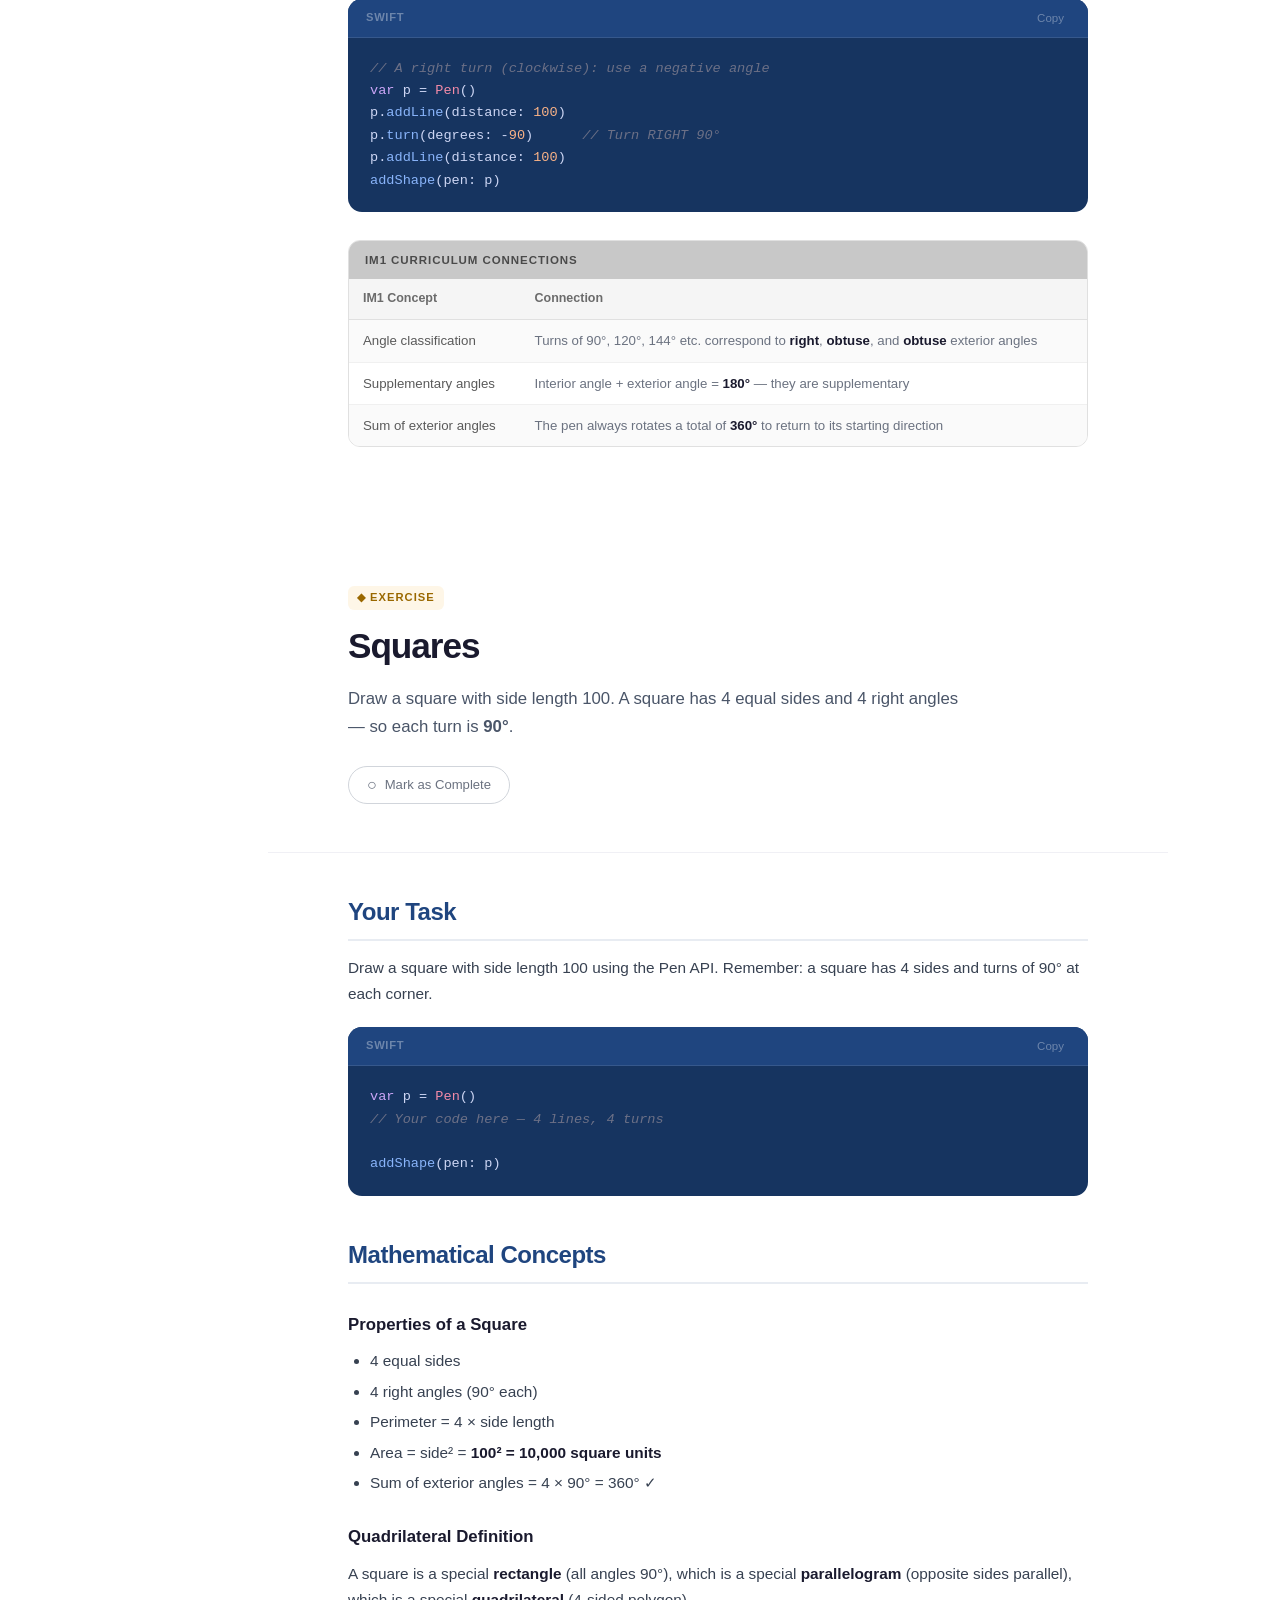
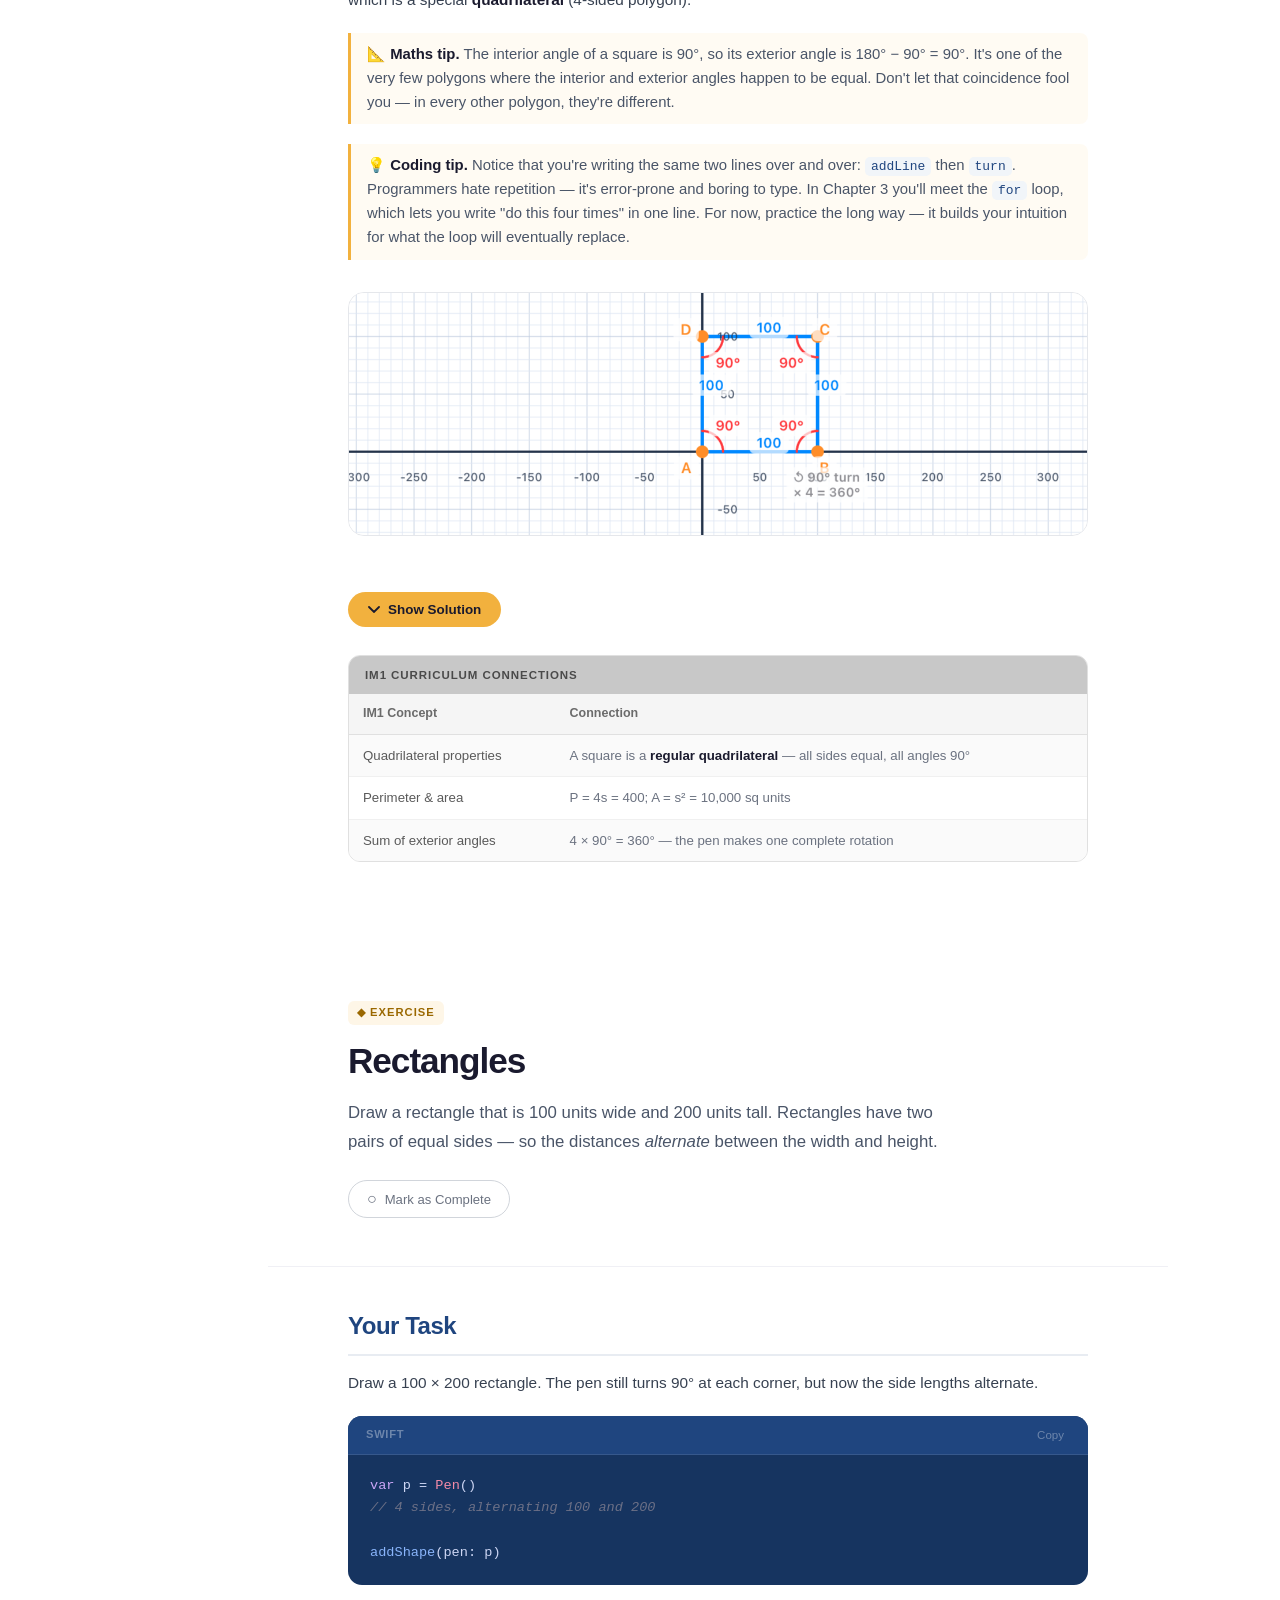
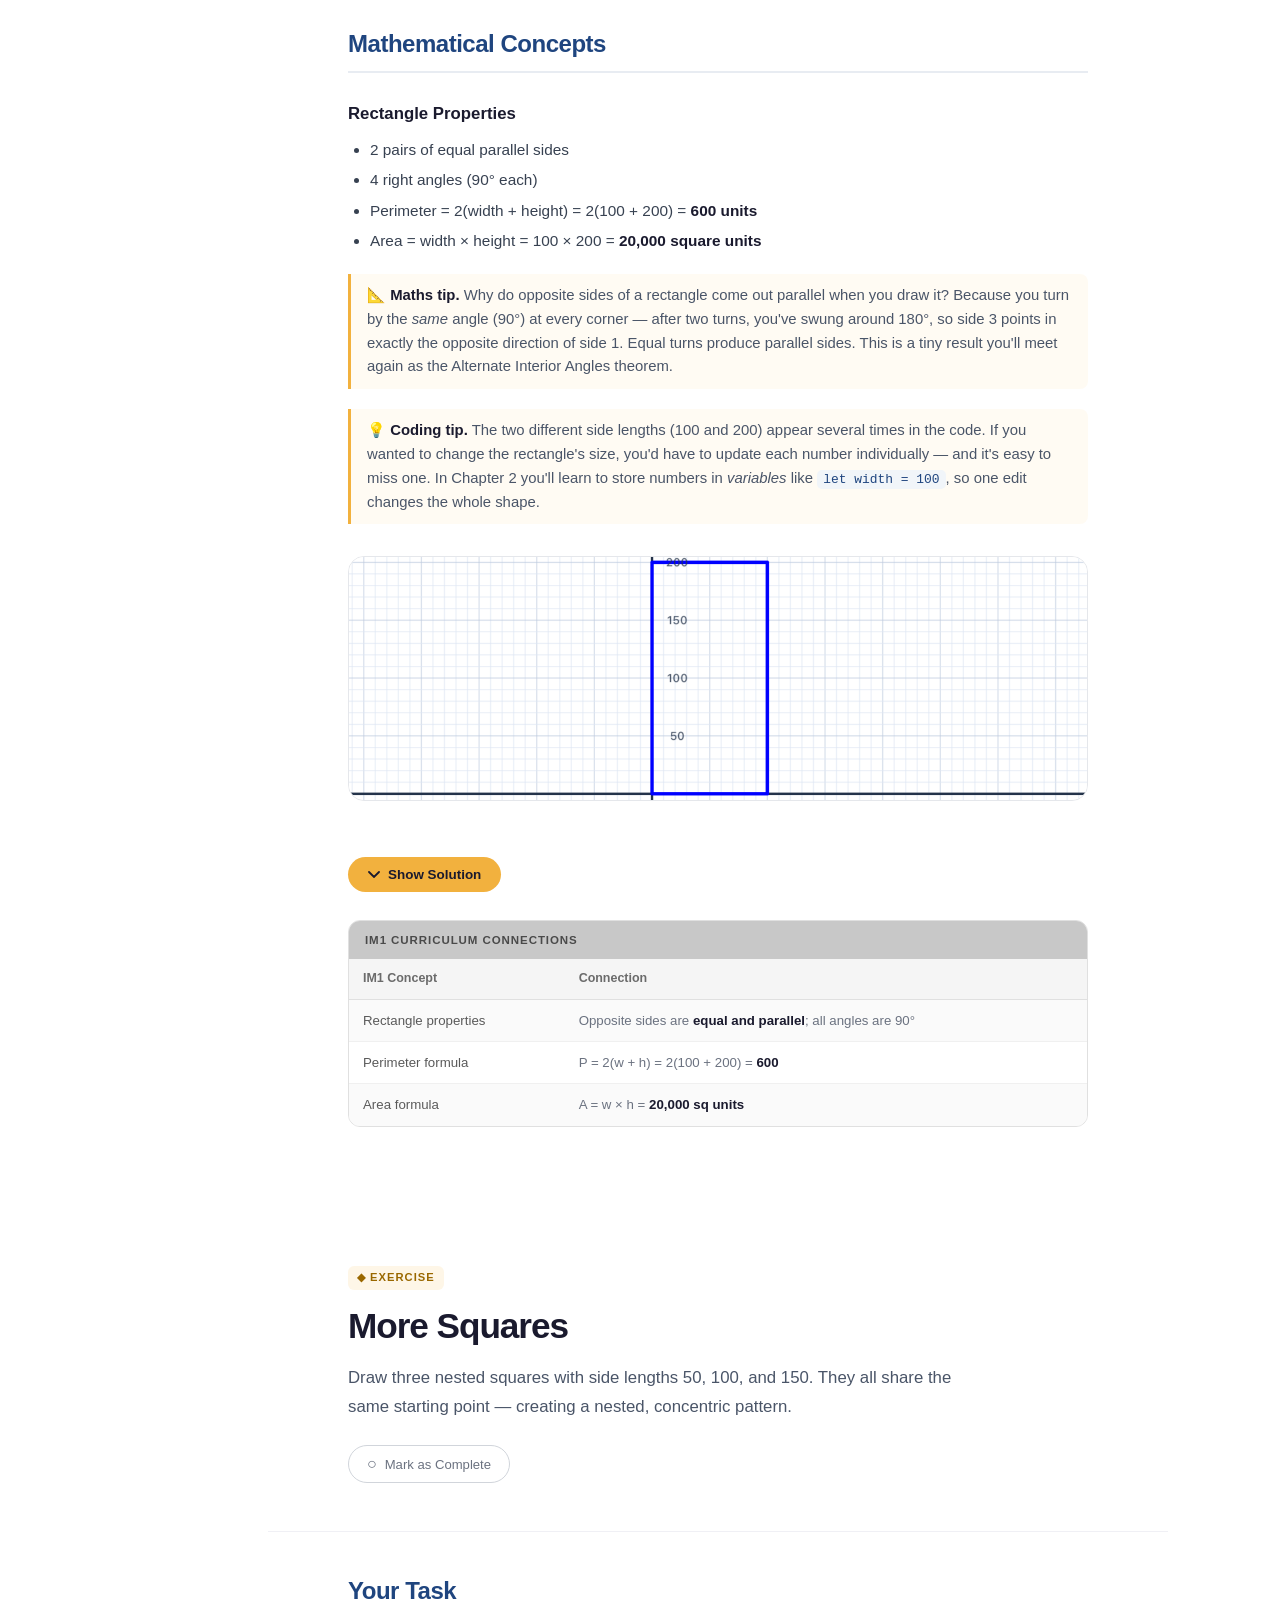
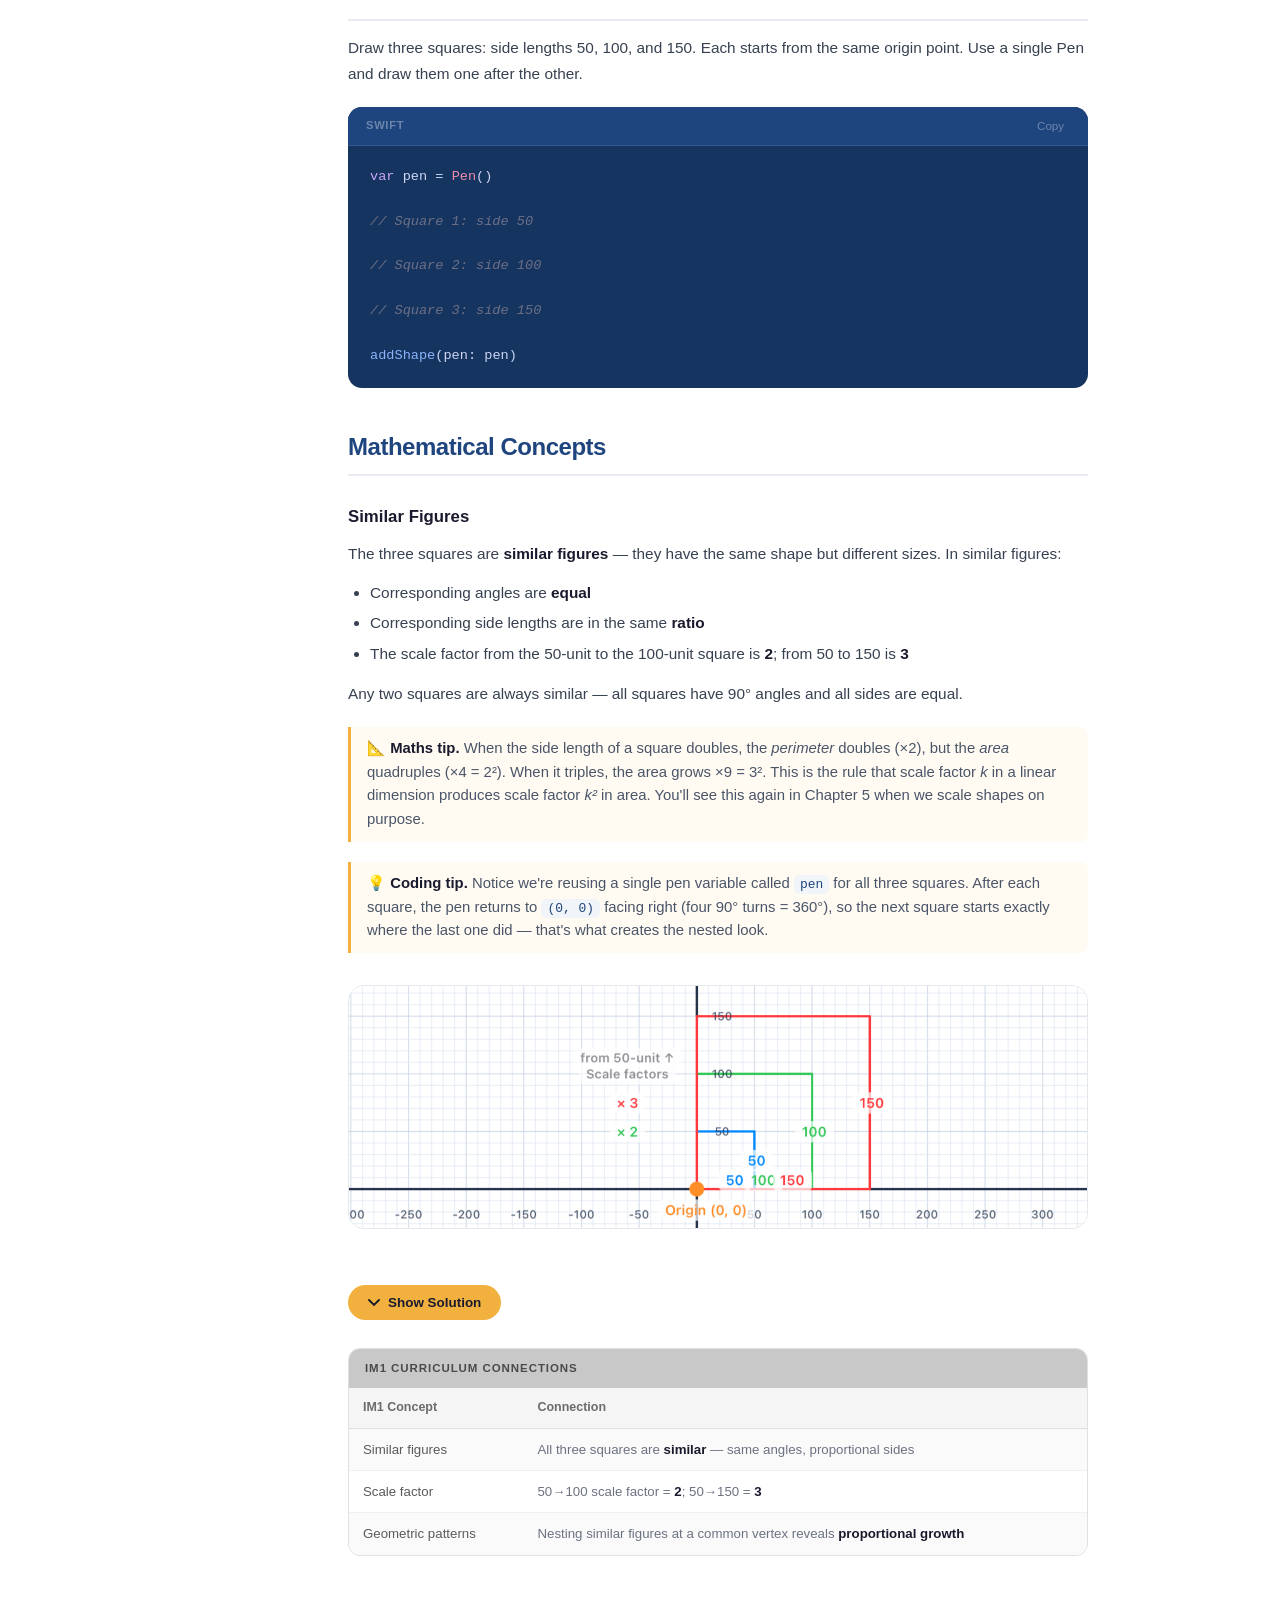
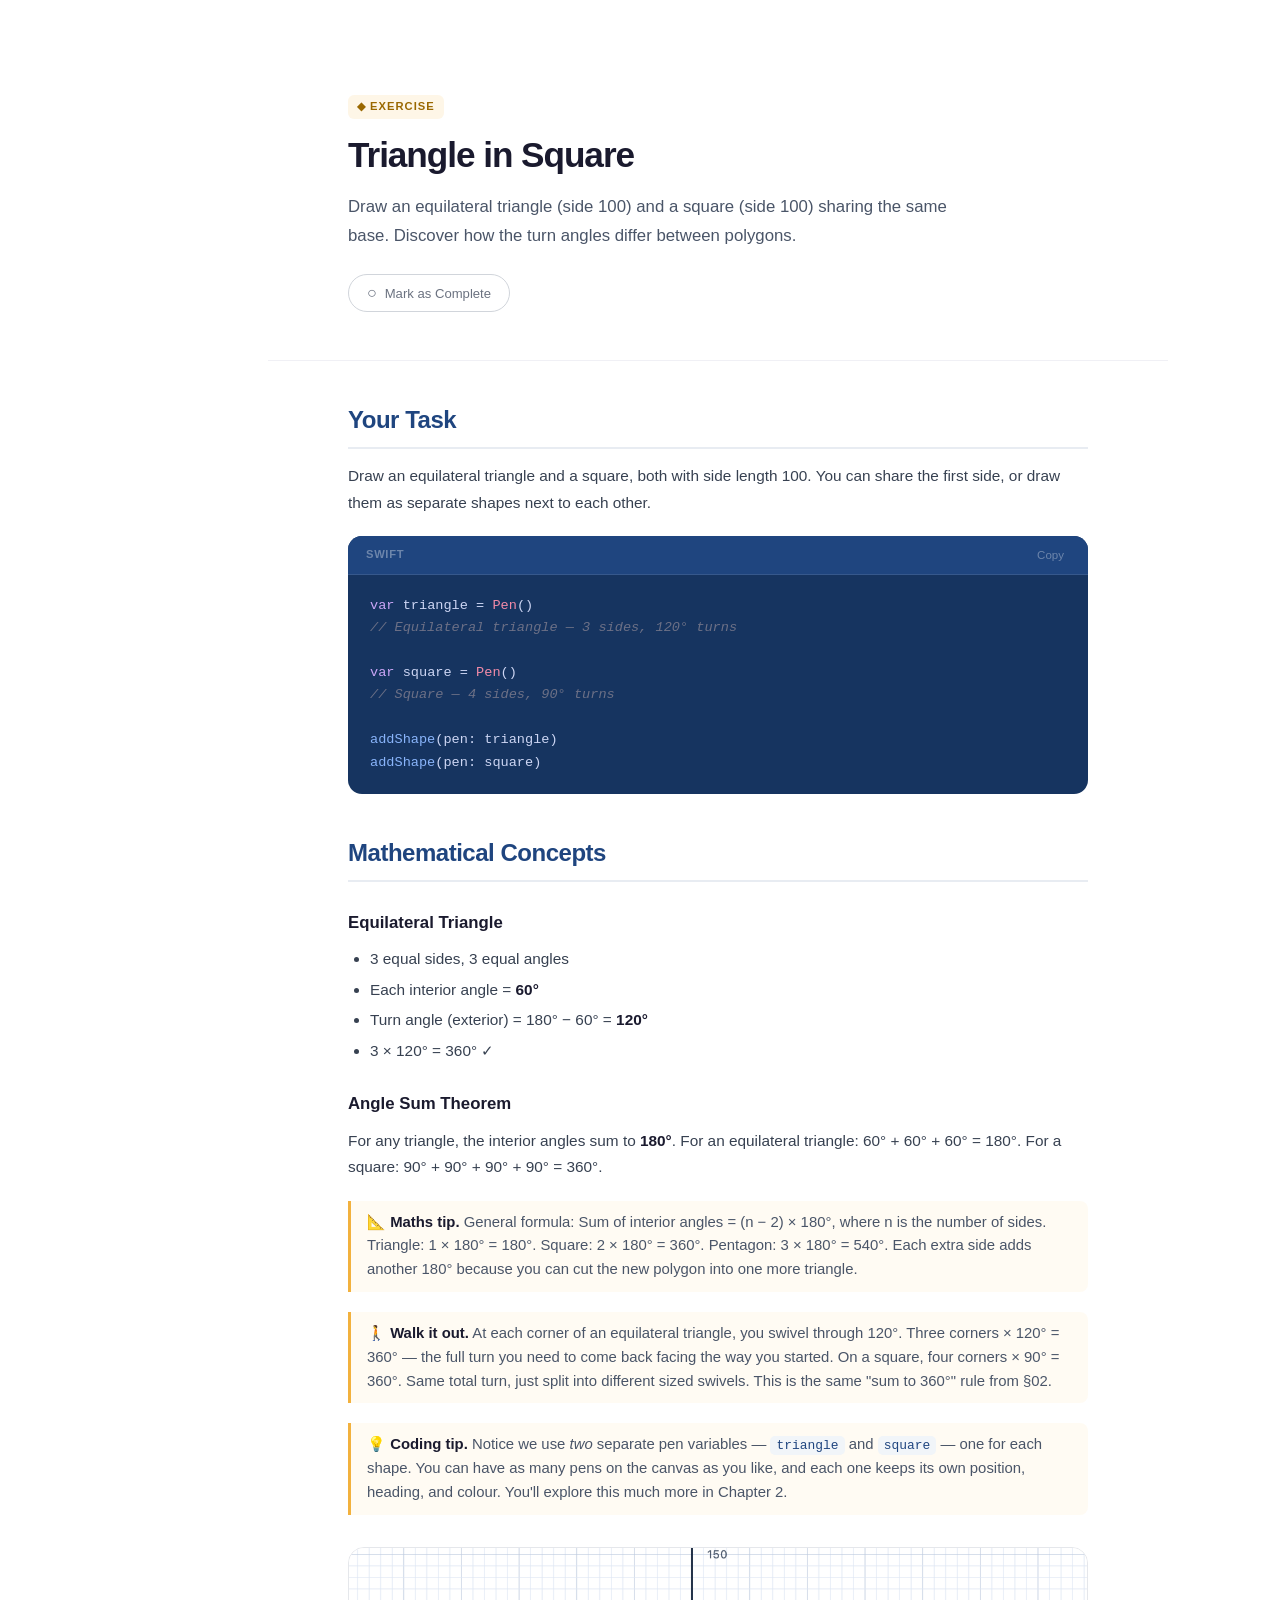
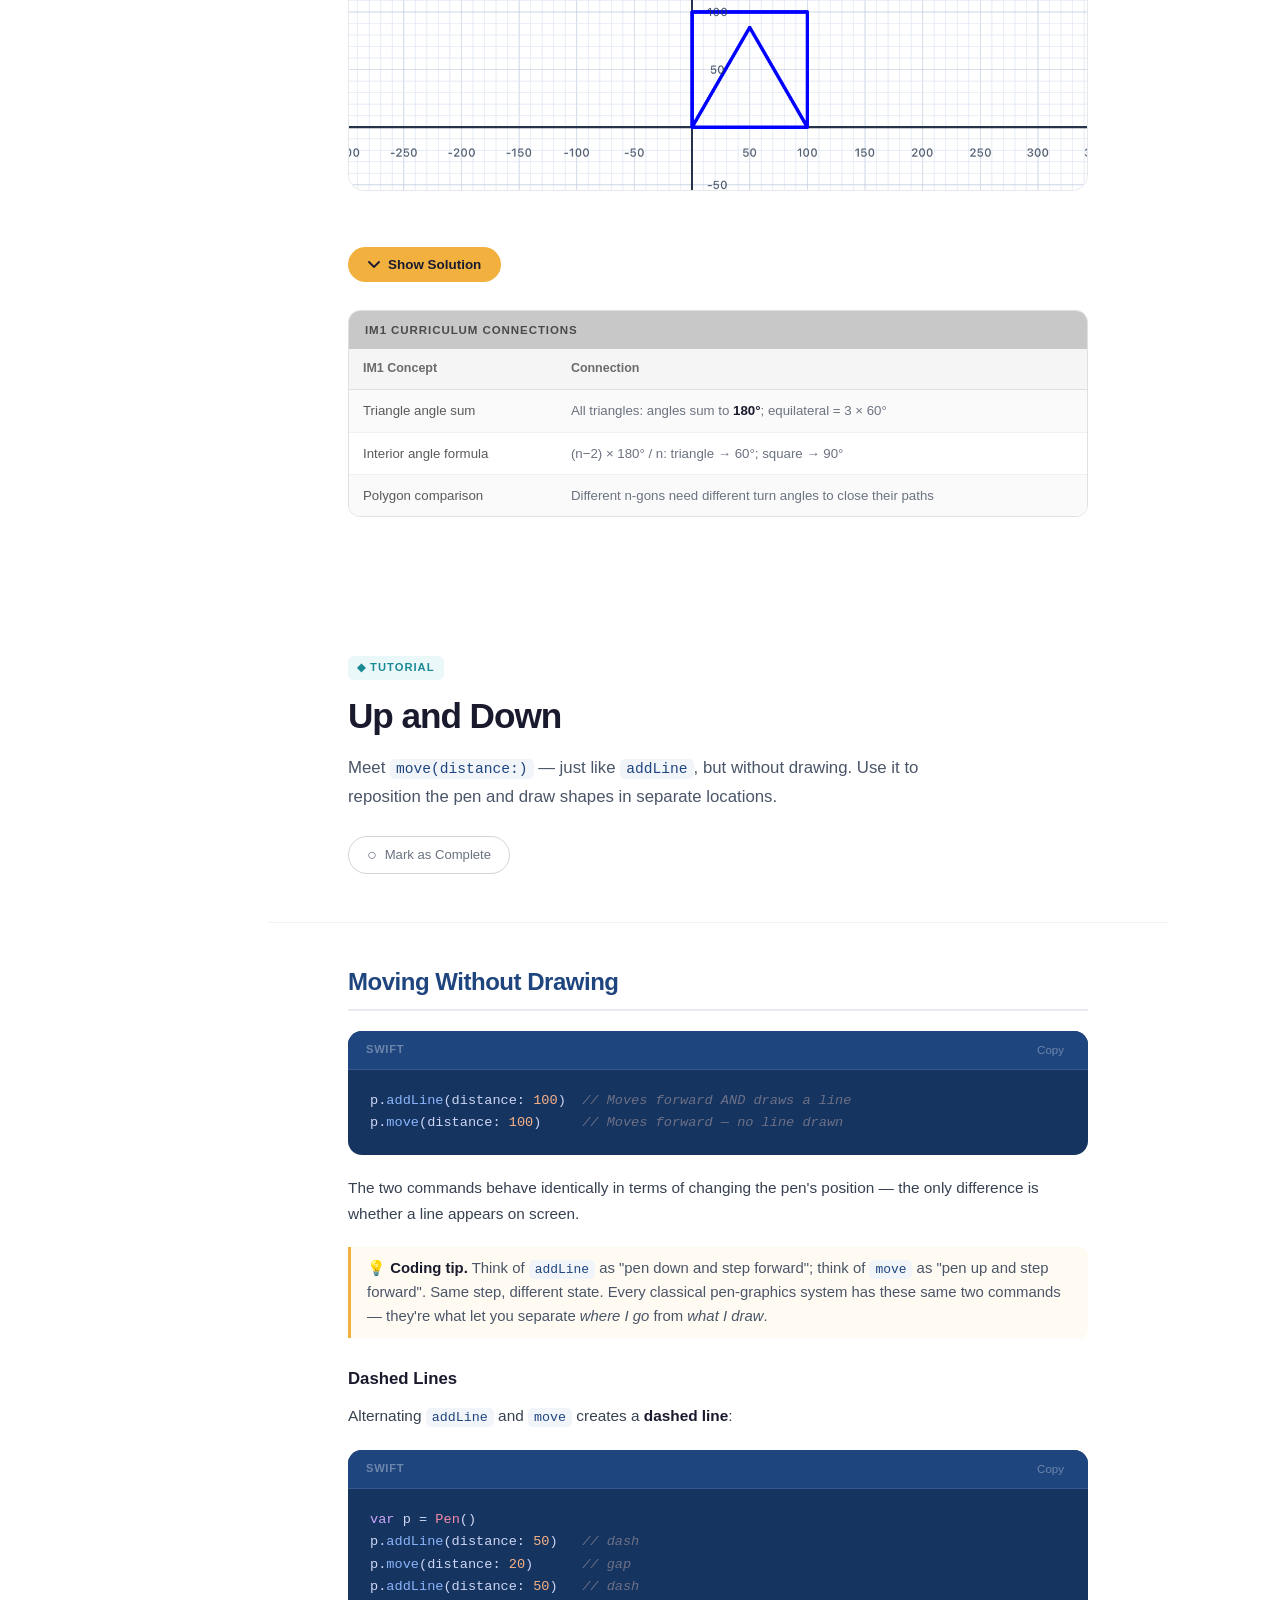
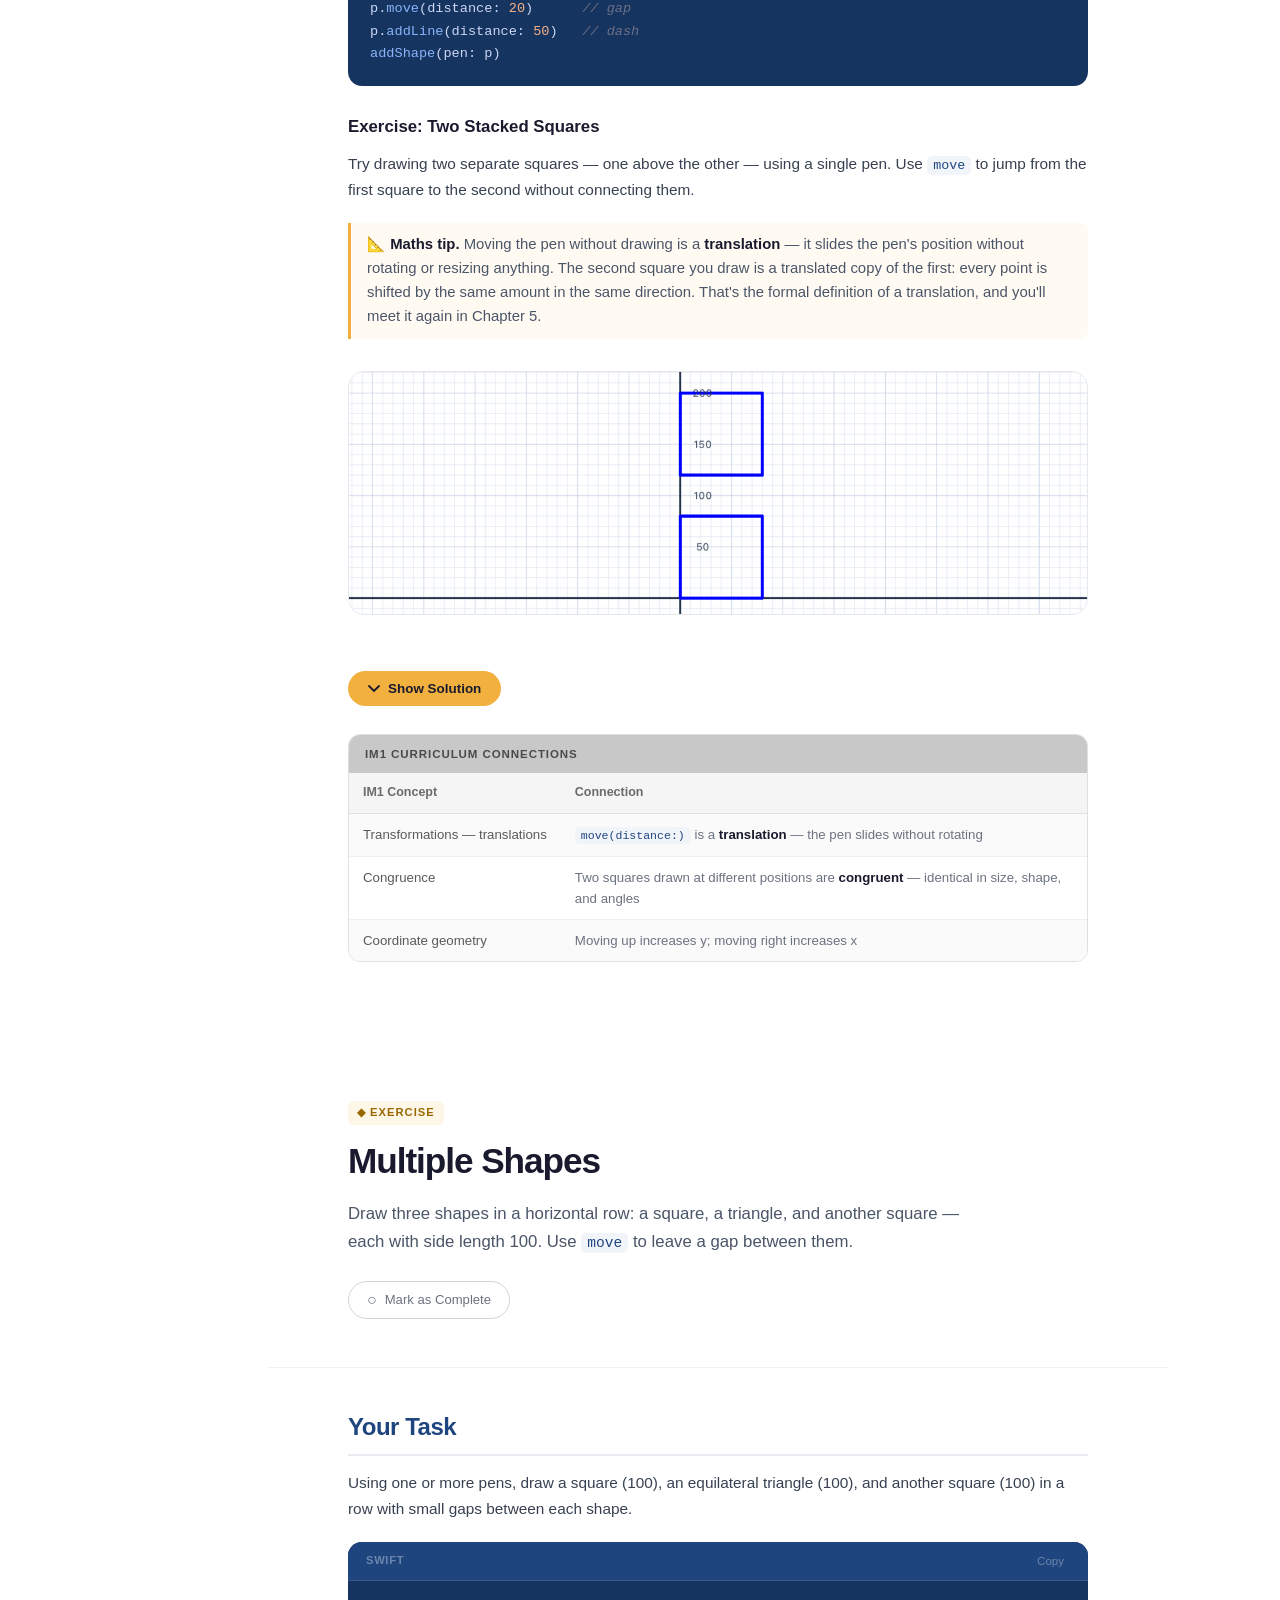
==== commit 825dd6fe: "image and exercise update Update of images, solutions and exercises" ====
--- a/01.html
+++ b/01.html
@@ -199,7 +199,9 @@
       </div>
       <div class="article">
         <h2>The Pen API</h2>
-        <p>In this playground, you draw shapes using a <strong>Pen</strong> object. Think of it like a turtle on a canvas — it has a position and a direction, and it moves forward when you tell it to.</p>
+        <p>In this playground, you draw shapes using a <strong>Pen</strong> object. Picture yourself walking across a big sheet of paper while holding a pen to the ground — the pen has a <em>position</em> (where you are) and a <em>direction</em> (which way you're facing), and it draws a line every time you step forward.</p>
+
+        <blockquote><strong>💡 Coding tip.</strong> A <code>Pen</code> is a Swift <em>object</em>. We make one with <code>var p = Pen()</code> and then call <em>methods</em> on it using dot notation, like <code>p.addLine(...)</code>. The <code>var</code> keyword says "this variable may change" — and indeed every time you add a line, the pen's position and heading change.</blockquote>
 
         <h3>Creating a Pen</h3>
         <div class="code-wrap">
@@ -220,7 +222,11 @@
         </div>
 
         <h3>Coordinate System</h3>
-        <p>The canvas uses a standard Cartesian coordinate system — <strong>x</strong> increases to the right, <strong>y</strong> increases upward. The pen starts at the origin <strong>(0, 0)</strong> and faces right (along the positive x-axis). <code>turn(degrees: 90)</code> rotates the pen <em>anti-clockwise</em> (left turn).</p>
+        <p>The canvas uses a standard Cartesian coordinate system — <strong>x</strong> increases to the right, <strong>y</strong> increases upward. The pen starts at the origin <strong>(0, 0)</strong> and faces right (along the positive x-axis). <code>turn(degrees: 90)</code> rotates the pen <em>anti-clockwise</em> (a left turn).</p>
+
+        <blockquote><strong>📐 Maths tip.</strong> In maths class, angles are always measured anti-clockwise from the positive x-axis, and that's exactly what <code>turn</code> does. Positive angles go <em>left</em>; negative angles go <em>right</em>. This feels backwards at first because most people think "positive = clockwise", but the whole of mathematics disagrees with them — including your trig class and the unit circle.</blockquote>
+
+        <blockquote><strong>💡 Coding tip.</strong> Nothing appears on screen until you call <code>addShape(pen: p)</code>. Think of <code>addLine</code> and <code>turn</code> as giving the pen instructions — it remembers them, but it only draws when you ask it to show its work.</blockquote>
 
         <div class="img-wrap">
           <img src="images/01-intro-to-pen.png" alt="A single horizontal line drawn from the origin (0,0) using the Pen API in Geometry Playground">
@@ -261,7 +267,9 @@
       </div>
       <div class="article">
         <h2>Angles and Turning</h2>
-        <p>The <code>turn</code> command rotates the pen in place. Positive degrees turn <strong>left</strong> (anti-clockwise); negative degrees turn <strong>right</strong> (clockwise).</p>
+        <p>The <code>turn</code> command rotates the pen in place without moving it. Positive degrees turn <strong>left</strong> (anti-clockwise); negative degrees turn <strong>right</strong> (clockwise).</p>
+
+        <blockquote><strong>🚶 Walk it out.</strong> Imagine walking along a line and then reaching a corner. You stop, swivel on the spot, and start walking again. That swivel is what <code>turn</code> does — it changes where you're facing but not where you are. The amount you swivel is measured in degrees.</blockquote>
         <div class="img-wrap">
           <img src="images/02-turning-corners.png" alt="Demonstration of angles and turning in Geometry Playground">
         </div>
@@ -284,6 +292,10 @@
 
         <h3>The Sum of Exterior Angles</h3>
         <p>For <em>any</em> convex polygon, the exterior angles add up to exactly <strong>360°</strong> — one full rotation. This is why, after drawing a closed shape, the pen always faces its original direction.</p>
+
+        <blockquote><strong>🚶 Walk it out.</strong> If you walked all the way around the boundary of a closed polygon and came back to your starting point facing the same way, you must have turned a total of 360° — one full revolution. This is true for a triangle, a square, a pentagon, a wobbly irregular hexagon, or even an 11-sided monster. The number of corners doesn't matter — only the total turning does.</blockquote>
+
+        <blockquote><strong>📐 Maths tip.</strong> The <em>interior</em> angle of a polygon lives <em>inside</em> the shape at a corner. The <em>exterior</em> angle is its supplement (interior + exterior = 180°). The code tells the pen how much to <em>turn</em>, which is the exterior angle — not the interior one. This trips up almost everybody the first time.</blockquote>
 
         <div class="code-wrap">
           <div class="code-header"><span class="code-lang">Swift</span><button class="code-copy" onclick="copyCode(this)">Copy</button></div>
@@ -343,6 +355,10 @@
         <h3>Quadrilateral Definition</h3>
         <p>A square is a special <strong>rectangle</strong> (all angles 90°), which is a special <strong>parallelogram</strong> (opposite sides parallel), which is a special <strong>quadrilateral</strong> (4-sided polygon).</p>
 
+        <blockquote><strong>📐 Maths tip.</strong> The interior angle of a square is 90°, so its exterior angle is 180° − 90° = 90°. It's one of the very few polygons where the interior and exterior angles happen to be equal. Don't let that coincidence fool you — in every other polygon, they're different.</blockquote>
+
+        <blockquote><strong>💡 Coding tip.</strong> Notice that you're writing the same two lines over and over: <code>addLine</code> then <code>turn</code>. Programmers hate repetition — it's error-prone and boring to type. In Chapter 3 you'll meet the <code>for</code> loop, which lets you write "do this four times" in one line. For now, practice the long way — it builds your intuition for what the loop will eventually replace.</blockquote>
+
         <div class="img-wrap">
           <img src="images/03-squares.png" alt="A square is a special rectangle (all angles are 90 degrees)">
         </div>
@@ -411,6 +427,10 @@
           <li>Area = width × height = 100 × 200 = <strong>20,000 square units</strong></li>
         </ul>
 
+        <blockquote><strong>📐 Maths tip.</strong> Why do opposite sides of a rectangle come out parallel when you draw it? Because you turn by the <em>same</em> angle (90°) at every corner — after two turns, you've swung around 180°, so side 3 points in exactly the opposite direction of side 1. Equal turns produce parallel sides. This is a tiny result you'll meet again as the Alternate Interior Angles theorem.</blockquote>
+
+        <blockquote><strong>💡 Coding tip.</strong> The two different side lengths (100 and 200) appear several times in the code. If you wanted to change the rectangle's size, you'd have to update each number individually — and it's easy to miss one. In Chapter 2 you'll learn to store numbers in <em>variables</em> like <code>let width = 100</code>, so one edit changes the whole shape.</blockquote>
+
         <div class="img-wrap">
           <img src="images/04-rectangles.png" alt="A rectangle">
         </div>
@@ -484,6 +504,10 @@
         </ul>
         <p>Any two squares are always similar — all squares have 90° angles and all sides are equal.</p>
 
+        <blockquote><strong>📐 Maths tip.</strong> When the side length of a square doubles, the <em>perimeter</em> doubles (×2), but the <em>area</em> quadruples (×4 = 2²). When it triples, the area grows ×9 = 3². This is the rule that scale factor <em>k</em> in a linear dimension produces scale factor <em>k²</em> in area. You'll see this again in Chapter 5 when we scale shapes on purpose.</blockquote>
+
+        <blockquote><strong>💡 Coding tip.</strong> Notice we're reusing a single pen variable called <code>pen</code> for all three squares. After each square, the pen returns to <code>(0, 0)</code> facing right (four 90° turns = 360°), so the next square starts exactly where the last one did — that's what creates the nested look.</blockquote>
+
         <div class="img-wrap">
           <img src="images/05-more-squares.png" alt="A rectangle">
         </div>
@@ -498,22 +522,34 @@
             <pre><span class="kw">var</span> <span class="vr">pen</span> = <span class="tp">Pen</span>()
 
 <span class="cm">// Square 1: side 50</span>
-<span class="vr">pen</span>.<span class="fn">addLine</span>(distance: <span class="num">50</span>); <span class="vr">pen</span>.<span class="fn">turn</span>(degrees: <span class="num">90</span>)
-<span class="vr">pen</span>.<span class="fn">addLine</span>(distance: <span class="num">50</span>); <span class="vr">pen</span>.<span class="fn">turn</span>(degrees: <span class="num">90</span>)
-<span class="vr">pen</span>.<span class="fn">addLine</span>(distance: <span class="num">50</span>); <span class="vr">pen</span>.<span class="fn">turn</span>(degrees: <span class="num">90</span>)
-<span class="vr">pen</span>.<span class="fn">addLine</span>(distance: <span class="num">50</span>); <span class="vr">pen</span>.<span class="fn">turn</span>(degrees: <span class="num">90</span>)
+<span class="vr">pen</span>.<span class="fn">addLine</span>(distance: <span class="num">50</span>)
+<span class="vr">pen</span>.<span class="fn">turn</span>(degrees: <span class="num">90</span>)
+<span class="vr">pen</span>.<span class="fn">addLine</span>(distance: <span class="num">50</span>)
+<span class="vr">pen</span>.<span class="fn">turn</span>(degrees: <span class="num">90</span>)
+<span class="vr">pen</span>.<span class="fn">addLine</span>(distance: <span class="num">50</span>)
+<span class="vr">pen</span>.<span class="fn">turn</span>(degrees: <span class="num">90</span>)
+<span class="vr">pen</span>.<span class="fn">addLine</span>(distance: <span class="num">50</span>)
+<span class="vr">pen</span>.<span class="fn">turn</span>(degrees: <span class="num">90</span>)
 
 <span class="cm">// Square 2: side 100</span>
-<span class="vr">pen</span>.<span class="fn">addLine</span>(distance: <span class="num">100</span>); <span class="vr">pen</span>.<span class="fn">turn</span>(degrees: <span class="num">90</span>)
-<span class="vr">pen</span>.<span class="fn">addLine</span>(distance: <span class="num">100</span>); <span class="vr">pen</span>.<span class="fn">turn</span>(degrees: <span class="num">90</span>)
-<span class="vr">pen</span>.<span class="fn">addLine</span>(distance: <span class="num">100</span>); <span class="vr">pen</span>.<span class="fn">turn</span>(degrees: <span class="num">90</span>)
-<span class="vr">pen</span>.<span class="fn">addLine</span>(distance: <span class="num">100</span>); <span class="vr">pen</span>.<span class="fn">turn</span>(degrees: <span class="num">90</span>)
+<span class="vr">pen</span>.<span class="fn">addLine</span>(distance: <span class="num">100</span>)
+<span class="vr">pen</span>.<span class="fn">turn</span>(degrees: <span class="num">90</span>)
+<span class="vr">pen</span>.<span class="fn">addLine</span>(distance: <span class="num">100</span>)
+<span class="vr">pen</span>.<span class="fn">turn</span>(degrees: <span class="num">90</span>)
+<span class="vr">pen</span>.<span class="fn">addLine</span>(distance: <span class="num">100</span>)
+<span class="vr">pen</span>.<span class="fn">turn</span>(degrees: <span class="num">90</span>)
+<span class="vr">pen</span>.<span class="fn">addLine</span>(distance: <span class="num">100</span>)
+<span class="vr">pen</span>.<span class="fn">turn</span>(degrees: <span class="num">90</span>)
 
 <span class="cm">// Square 3: side 150</span>
-<span class="vr">pen</span>.<span class="fn">addLine</span>(distance: <span class="num">150</span>); <span class="vr">pen</span>.<span class="fn">turn</span>(degrees: <span class="num">90</span>)
-<span class="vr">pen</span>.<span class="fn">addLine</span>(distance: <span class="num">150</span>); <span class="vr">pen</span>.<span class="fn">turn</span>(degrees: <span class="num">90</span>)
-<span class="vr">pen</span>.<span class="fn">addLine</span>(distance: <span class="num">150</span>); <span class="vr">pen</span>.<span class="fn">turn</span>(degrees: <span class="num">90</span>)
-<span class="vr">pen</span>.<span class="fn">addLine</span>(distance: <span class="num">150</span>); <span class="vr">pen</span>.<span class="fn">turn</span>(degrees: <span class="num">90</span>)
+<span class="vr">pen</span>.<span class="fn">addLine</span>(distance: <span class="num">150</span>)
+<span class="vr">pen</span>.<span class="fn">turn</span>(degrees: <span class="num">90</span>)
+<span class="vr">pen</span>.<span class="fn">addLine</span>(distance: <span class="num">150</span>)
+<span class="vr">pen</span>.<span class="fn">turn</span>(degrees: <span class="num">90</span>)
+<span class="vr">pen</span>.<span class="fn">addLine</span>(distance: <span class="num">150</span>)
+<span class="vr">pen</span>.<span class="fn">turn</span>(degrees: <span class="num">90</span>)
+<span class="vr">pen</span>.<span class="fn">addLine</span>(distance: <span class="num">150</span>)
+<span class="vr">pen</span>.<span class="fn">turn</span>(degrees: <span class="num">90</span>)
 
 <span class="fn">addShape</span>(pen: <span class="vr">pen</span>)</pre>
           </div>
@@ -569,7 +605,12 @@
 
         <h3>Angle Sum Theorem</h3>
         <p>For any triangle, the interior angles sum to <strong>180°</strong>. For an equilateral triangle: 60° + 60° + 60° = 180°. For a square: 90° + 90° + 90° + 90° = 360°.</p>
-        <blockquote>General formula: Sum of interior angles = (n − 2) × 180°, where n is the number of sides.</blockquote>
+
+        <blockquote><strong>📐 Maths tip.</strong> General formula: Sum of interior angles = (n − 2) × 180°, where n is the number of sides. Triangle: 1 × 180° = 180°. Square: 2 × 180° = 360°. Pentagon: 3 × 180° = 540°. Each extra side adds another 180° because you can cut the new polygon into one more triangle.</blockquote>
+
+        <blockquote><strong>🚶 Walk it out.</strong> At each corner of an equilateral triangle, you swivel through 120°. Three corners × 120° = 360° — the full turn you need to come back facing the way you started. On a square, four corners × 90° = 360°. Same total turn, just split into different sized swivels. This is the same "sum to 360°" rule from §02.</blockquote>
+
+        <blockquote><strong>💡 Coding tip.</strong> Notice we use <em>two</em> separate pen variables — <code>triangle</code> and <code>square</code> — one for each shape. You can have as many pens on the canvas as you like, and each one keeps its own position, heading, and colour. You'll explore this much more in Chapter 2.</blockquote>
 
         <div class="img-wrap">
           <img src="images/06-triangle-in-square.png" alt="Triangle in a Square">
@@ -637,6 +678,8 @@
         </div>
 
         <p>The two commands behave identically in terms of changing the pen's position — the only difference is whether a line appears on screen.</p>
+
+        <blockquote><strong>💡 Coding tip.</strong> Think of <code>addLine</code> as "pen down and step forward"; think of <code>move</code> as "pen up and step forward". Same step, different state. Every classical pen-graphics system has these same two commands — they're what let you separate <em>where I go</em> from <em>what I draw</em>.</blockquote>
 
         <h3>Dashed Lines</h3>
         <p>Alternating <code>addLine</code> and <code>move</code> creates a <strong>dashed line</strong>:</p>
@@ -654,6 +697,8 @@
         <h3>Exercise: Two Stacked Squares</h3>
         <p>Try drawing two separate squares — one above the other — using a single pen. Use <code>move</code> to jump from the first square to the second without connecting them.</p>
 
+        <blockquote><strong>📐 Maths tip.</strong> Moving the pen without drawing is a <strong>translation</strong> — it slides the pen's position without rotating or resizing anything. The second square you draw is a translated copy of the first: every point is shifted by the same amount in the same direction. That's the formal definition of a translation, and you'll meet it again in Chapter 5.</blockquote>
+
         <div class="img-wrap">
           <img src="images/07-up-and-down.png" alt="Two squares next to each other">
         </div>
@@ -733,6 +778,10 @@
         <h3>Composing Shapes</h3>
         <p>Placing shapes side-by-side is an example of <strong>geometric composition</strong> — building complex figures from simple ones. The second square is a <strong>translation</strong> of the first — same shape, moved horizontally.</p>
 
+        <blockquote><strong>📐 Maths tip.</strong> After drawing the triangle with three 120° turns, the pen's heading has changed by 360° — which means it ends up facing exactly where it started. That's not a coincidence — it's the "sum of exterior angles = 360°" rule from §02 doing its job. That's why the <code>move</code> after the triangle carries you horizontally without any extra turning.</blockquote>
+
+        <blockquote><strong>💡 Coding tip.</strong> One pen can draw as many shapes as you like, one after another. Chapter 6 is entirely about composing small shapes — squares, triangles, circles — into bigger scenes like a house, a tree, or a whole suburban street.</blockquote>
+
         <div class="img-wrap">
           <img src="images/08-multiple-shapes.png" alt="Triangle with two squares either side">
         </div>
@@ -747,26 +796,36 @@
             <pre><span class="kw">var</span> <span class="vr">p</span> = <span class="tp">Pen</span>()
 
 <span class="cm">// Square 1</span>
-<span class="vr">p</span>.<span class="fn">addLine</span>(distance: <span class="num">100</span>); <span class="vr">p</span>.<span class="fn">turn</span>(degrees: <span class="num">90</span>)
-<span class="vr">p</span>.<span class="fn">addLine</span>(distance: <span class="num">100</span>); <span class="vr">p</span>.<span class="fn">turn</span>(degrees: <span class="num">90</span>)
-<span class="vr">p</span>.<span class="fn">addLine</span>(distance: <span class="num">100</span>); <span class="vr">p</span>.<span class="fn">turn</span>(degrees: <span class="num">90</span>)
-<span class="vr">p</span>.<span class="fn">addLine</span>(distance: <span class="num">100</span>); <span class="vr">p</span>.<span class="fn">turn</span>(degrees: <span class="num">90</span>)
+<span class="vr">p</span>.<span class="fn">addLine</span>(distance: <span class="num">100</span>)
+<span class="vr">p</span>.<span class="fn">turn</span>(degrees: <span class="num">90</span>)
+<span class="vr">p</span>.<span class="fn">addLine</span>(distance: <span class="num">100</span>)
+<span class="vr">p</span>.<span class="fn">turn</span>(degrees: <span class="num">90</span>)
+<span class="vr">p</span>.<span class="fn">addLine</span>(distance: <span class="num">100</span>)
+<span class="vr">p</span>.<span class="fn">turn</span>(degrees: <span class="num">90</span>)
+<span class="vr">p</span>.<span class="fn">addLine</span>(distance: <span class="num">100</span>)
+<span class="vr">p</span>.<span class="fn">turn</span>(degrees: <span class="num">90</span>)
 
 <span class="cm">// Gap to triangle</span>
 <span class="vr">p</span>.<span class="fn">move</span>(distance: <span class="num">120</span>)
 
 <span class="cm">// Triangle</span>
-<span class="vr">p</span>.<span class="fn">addLine</span>(distance: <span class="num">100</span>); <span class="vr">p</span>.<span class="fn">turn</span>(degrees: <span class="num">120</span>)
-<span class="vr">p</span>.<span class="fn">addLine</span>(distance: <span class="num">100</span>); <span class="vr">p</span>.<span class="fn">turn</span>(degrees: <span class="num">120</span>)
-<span class="vr">p</span>.<span class="fn">addLine</span>(distance: <span class="num">100</span>); <span class="vr">p</span>.<span class="fn">turn</span>(degrees: <span class="num">120</span>)
+<span class="vr">p</span>.<span class="fn">addLine</span>(distance: <span class="num">100</span>)
+<span class="vr">p</span>.<span class="fn">turn</span>(degrees: <span class="num">120</span>)
+<span class="vr">p</span>.<span class="fn">addLine</span>(distance: <span class="num">100</span>)
+<span class="vr">p</span>.<span class="fn">turn</span>(degrees: <span class="num">120</span>)
+<span class="vr">p</span>.<span class="fn">addLine</span>(distance: <span class="num">100</span>)
+<span class="vr">p</span>.<span class="fn">turn</span>(degrees: <span class="num">120</span>)
 
 <span class="cm">// Gap to square 2  (pen already faces right after 3 × 120° = 360°)</span>
 <span class="vr">p</span>.<span class="fn">move</span>(distance: <span class="num">120</span>)
 
 <span class="cm">// Square 2</span>
-<span class="vr">p</span>.<span class="fn">addLine</span>(distance: <span class="num">100</span>); <span class="vr">p</span>.<span class="fn">turn</span>(degrees: <span class="num">90</span>)
-<span class="vr">p</span>.<span class="fn">addLine</span>(distance: <span class="num">100</span>); <span class="vr">p</span>.<span class="fn">turn</span>(degrees: <span class="num">90</span>)
-<span class="vr">p</span>.<span class="fn">addLine</span>(distance: <span class="num">100</span>); <span class="vr">p</span>.<span class="fn">turn</span>(degrees: <span class="num">90</span>)
+<span class="vr">p</span>.<span class="fn">addLine</span>(distance: <span class="num">100</span>)
+<span class="vr">p</span>.<span class="fn">turn</span>(degrees: <span class="num">90</span>)
+<span class="vr">p</span>.<span class="fn">addLine</span>(distance: <span class="num">100</span>)
+<span class="vr">p</span>.<span class="fn">turn</span>(degrees: <span class="num">90</span>)
+<span class="vr">p</span>.<span class="fn">addLine</span>(distance: <span class="num">100</span>)
+<span class="vr">p</span>.<span class="fn">turn</span>(degrees: <span class="num">90</span>)
 <span class="vr">p</span>.<span class="fn">addLine</span>(distance: <span class="num">100</span>)
 
 <span class="fn">addShape</span>(pen: <span class="vr">p</span>)</pre>
@@ -816,10 +875,12 @@
           <li>Each of the 5 turns = 720° ÷ 5 = <strong>144°</strong></li>
         </ul>
 
-        <blockquote><strong>Why 720°?</strong> A regular polygon path winds once (360°). A star polygon {5/2} winds twice — the path overlaps itself, completing two loops before returning to the start.</blockquote>
+        <blockquote><strong>📐 Maths tip — why 720°?</strong> A regular polygon path winds once (360°). A star polygon {5/2} winds twice — the path overlaps itself, completing two full loops before coming back to its start. Total turn = 2 × 360° = 720°. Spread that across 5 corners and each turn is 144°.</blockquote>
+
+        <blockquote><strong>🚶 Walk it out.</strong> Imagine walking along a pentagram. At each point you turn quite sharply — 144° is more than a right angle. Between the five points, you swivel through a total of 720°, which means you finish pointing the same way you started, just like on every other closed polygon. The difference is you spun around <em>twice</em>, not once.</blockquote>
 
         <h3>Star Polygon Notation</h3>
-        <p>Mathematicians write this as <strong>{5/2}</strong> — a 5-point star connecting every 2nd vertex. The general turn angle for {n/k} is: 180° − 180°(n−2k)/n.</p>
+        <p>Mathematicians write this as <strong>{5/2}</strong> — a 5-point star connecting every 2nd vertex. The general turn angle for <strong>{n/k}</strong> is <strong>360k / n</strong>. For {5/2}: 360 × 2 / 5 = 144° ✓. You'll meet this formula again in Chapter 3 when you draw stars with a loop.</p>
 
         <div class="img-wrap">
           <img src="images/09-five-point-star.png" alt="Five point star">
@@ -833,11 +894,16 @@
           <div class="code-wrap">
             <div class="code-header"><span class="code-lang">Swift</span><button class="code-copy" onclick="copyCode(this)">Copy</button></div>
             <pre><span class="kw">var</span> <span class="vr">p</span> = <span class="tp">Pen</span>()
-<span class="vr">p</span>.<span class="fn">addLine</span>(distance: <span class="num">150</span>); <span class="vr">p</span>.<span class="fn">turn</span>(degrees: <span class="num">144</span>)
-<span class="vr">p</span>.<span class="fn">addLine</span>(distance: <span class="num">150</span>); <span class="vr">p</span>.<span class="fn">turn</span>(degrees: <span class="num">144</span>)
-<span class="vr">p</span>.<span class="fn">addLine</span>(distance: <span class="num">150</span>); <span class="vr">p</span>.<span class="fn">turn</span>(degrees: <span class="num">144</span>)
-<span class="vr">p</span>.<span class="fn">addLine</span>(distance: <span class="num">150</span>); <span class="vr">p</span>.<span class="fn">turn</span>(degrees: <span class="num">144</span>)
-<span class="vr">p</span>.<span class="fn">addLine</span>(distance: <span class="num">150</span>); <span class="vr">p</span>.<span class="fn">turn</span>(degrees: <span class="num">144</span>)
+<span class="vr">p</span>.<span class="fn">addLine</span>(distance: <span class="num">150</span>)
+<span class="vr">p</span>.<span class="fn">turn</span>(degrees: <span class="num">144</span>)
+<span class="vr">p</span>.<span class="fn">addLine</span>(distance: <span class="num">150</span>)
+<span class="vr">p</span>.<span class="fn">turn</span>(degrees: <span class="num">144</span>)
+<span class="vr">p</span>.<span class="fn">addLine</span>(distance: <span class="num">150</span>)
+<span class="vr">p</span>.<span class="fn">turn</span>(degrees: <span class="num">144</span>)
+<span class="vr">p</span>.<span class="fn">addLine</span>(distance: <span class="num">150</span>)
+<span class="vr">p</span>.<span class="fn">turn</span>(degrees: <span class="num">144</span>)
+<span class="vr">p</span>.<span class="fn">addLine</span>(distance: <span class="num">150</span>)
+<span class="vr">p</span>.<span class="fn">turn</span>(degrees: <span class="num">144</span>)
 <span class="fn">addShape</span>(pen: <span class="vr">p</span>)
 <span class="cm">// 5 × 144° = 720° = 2 × 360° ✓</span></pre>
           </div>
@@ -872,14 +938,17 @@
         <p>Draw a Star of David using two equilateral triangles of side length 150. The triangles should overlap to form a six-pointed star.</p>
         <div class="code-wrap">
           <div class="code-header"><span class="code-lang">Swift</span><button class="code-copy" onclick="copyCode(this)">Copy</button></div>
-          <pre><span class="kw">var</span> <span class="vr">up</span> = <span class="tp">Pen</span>()
-<span class="cm">// Draw upward triangle</span>
-
-<span class="kw">var</span> <span class="vr">down</span> = <span class="tp">Pen</span>()
-<span class="cm">// Draw downward triangle</span>
-
-<span class="fn">addShape</span>(pen: <span class="vr">up</span>)
-<span class="fn">addShape</span>(pen: <span class="vr">down</span>)</pre>
+          <pre><span class="kw">var</span> <span class="vr">david</span> = <span class="tp">Pen</span>()
+
+<span class="cm">// Triangle 1 — upward triangle (3 sides, 120° turns)</span>
+
+<span class="cm">// Reposition to the start of triangle 2 without drawing.</span>
+<span class="cm">// Use david.move(distance:) and david.turn(degrees:) to</span>
+<span class="cm">// walk the pen to the top-right corner of triangle 2.</span>
+
+<span class="cm">// Triangle 2 — downward triangle (3 sides, 120° turns)</span>
+
+<span class="fn">addShape</span>(pen: <span class="vr">david</span>)</pre>
         </div>
 
         <h2>Mathematical Concepts</h2>
@@ -894,6 +963,10 @@
           <li>Star of David → <strong>order-6</strong> symmetry</li>
         </ul>
 
+        <blockquote><strong>📐 Maths tip — where's the centre?</strong> For an equilateral triangle with side length <em>s</em>, the height is <em>s</em>√3/2, and the <em>centroid</em> (the balance point) sits ⅓ of the way up from the base — at height <em>s</em>√3/6. For <em>s</em> = 150, that's about 43.3 units up. To make the two triangles share a centre, the second (upside-down) triangle must have its base at height 2 × 43.3 ≈ <strong>86.6</strong>, not 90.</blockquote>
+
+        <blockquote><strong>🚶 Walk it out.</strong> After finishing triangle 1 you're back at (0, 0) facing right. To start triangle 2 at the top-right corner (150, 86.6), walk 150 to the right, swivel to face up, walk 86.6 up, then swivel to face left before drawing. Then trace another equilateral triangle — three 120° turns — and you're done.</blockquote>
+
         <div class="img-wrap">
           <img src="images/10-star-of-david.png" alt="Star of David">
         </div>
@@ -915,10 +988,12 @@
 <span class="vr">david</span>.<span class="fn">addLine</span>(distance: <span class="num">150</span>)
 <span class="vr">david</span>.<span class="fn">turn</span>(degrees: <span class="num">120</span>)
 
-<span class="cm">// New start point</span>
+<span class="cm">// Reposition to the top-right corner of triangle 2.</span>
+<span class="cm">// The centroid of triangle 1 is at y ≈ 43.3, so the base</span>
+<span class="cm">// of the inverted triangle sits at y ≈ 2 × 43.3 = 86.6.</span>
 <span class="vr">david</span>.<span class="fn">move</span>(distance: <span class="num">150</span>)
 <span class="vr">david</span>.<span class="fn">turn</span>(degrees: <span class="num">90</span>)
-<span class="vr">david</span>.<span class="fn">move</span>(distance: <span class="num">90</span>)
+<span class="vr">david</span>.<span class="fn">move</span>(distance: <span class="num">86.6</span>)
 <span class="vr">david</span>.<span class="fn">turn</span>(degrees: <span class="num">90</span>)
 
 <span class="cm">// Triangle 2</span>
@@ -952,6 +1027,17 @@
             <tr><td>Triangle properties</td><td>Both triangles are equilateral: 3 equal sides, 3 × 60° interior angles</td></tr>
           </table>
         </div>
+
+        <h2>Coming Up in Chapter 2</h2>
+        <p>You've now got the full set of core pen commands: <code>addLine</code>, <code>turn</code>, <code>move</code>, <code>penColor</code>, <code>lineWidth</code>, and <code>addShape</code>. You've drawn squares, rectangles, triangles, stars, and composite figures, and you've seen the "sum of exterior angles = 360°" rule in action.</p>
+        <p>In <strong>Chapter 2 — Fancy Shapes</strong>, you'll learn how to:</p>
+        <ul>
+          <li>Store numbers in <strong>variables</strong> with <code>let</code> and <code>var</code>, so you can change a shape's size by editing one line</li>
+          <li>Draw with <strong>multiple pens</strong> and coloured/filled shapes</li>
+          <li>Build <strong>irregular polygons</strong> and discover the general angle rule</li>
+          <li>Explore <strong>lines of symmetry</strong> and more advanced shapes like houses and crosses</li>
+        </ul>
+        <p>You'll find yourself writing less code to draw bigger ideas — and that pattern continues in Chapter 3, where a <code>for</code> loop will replace the long repeating blocks you've been typing out by hand.</p>
       </div>
     </section>
 
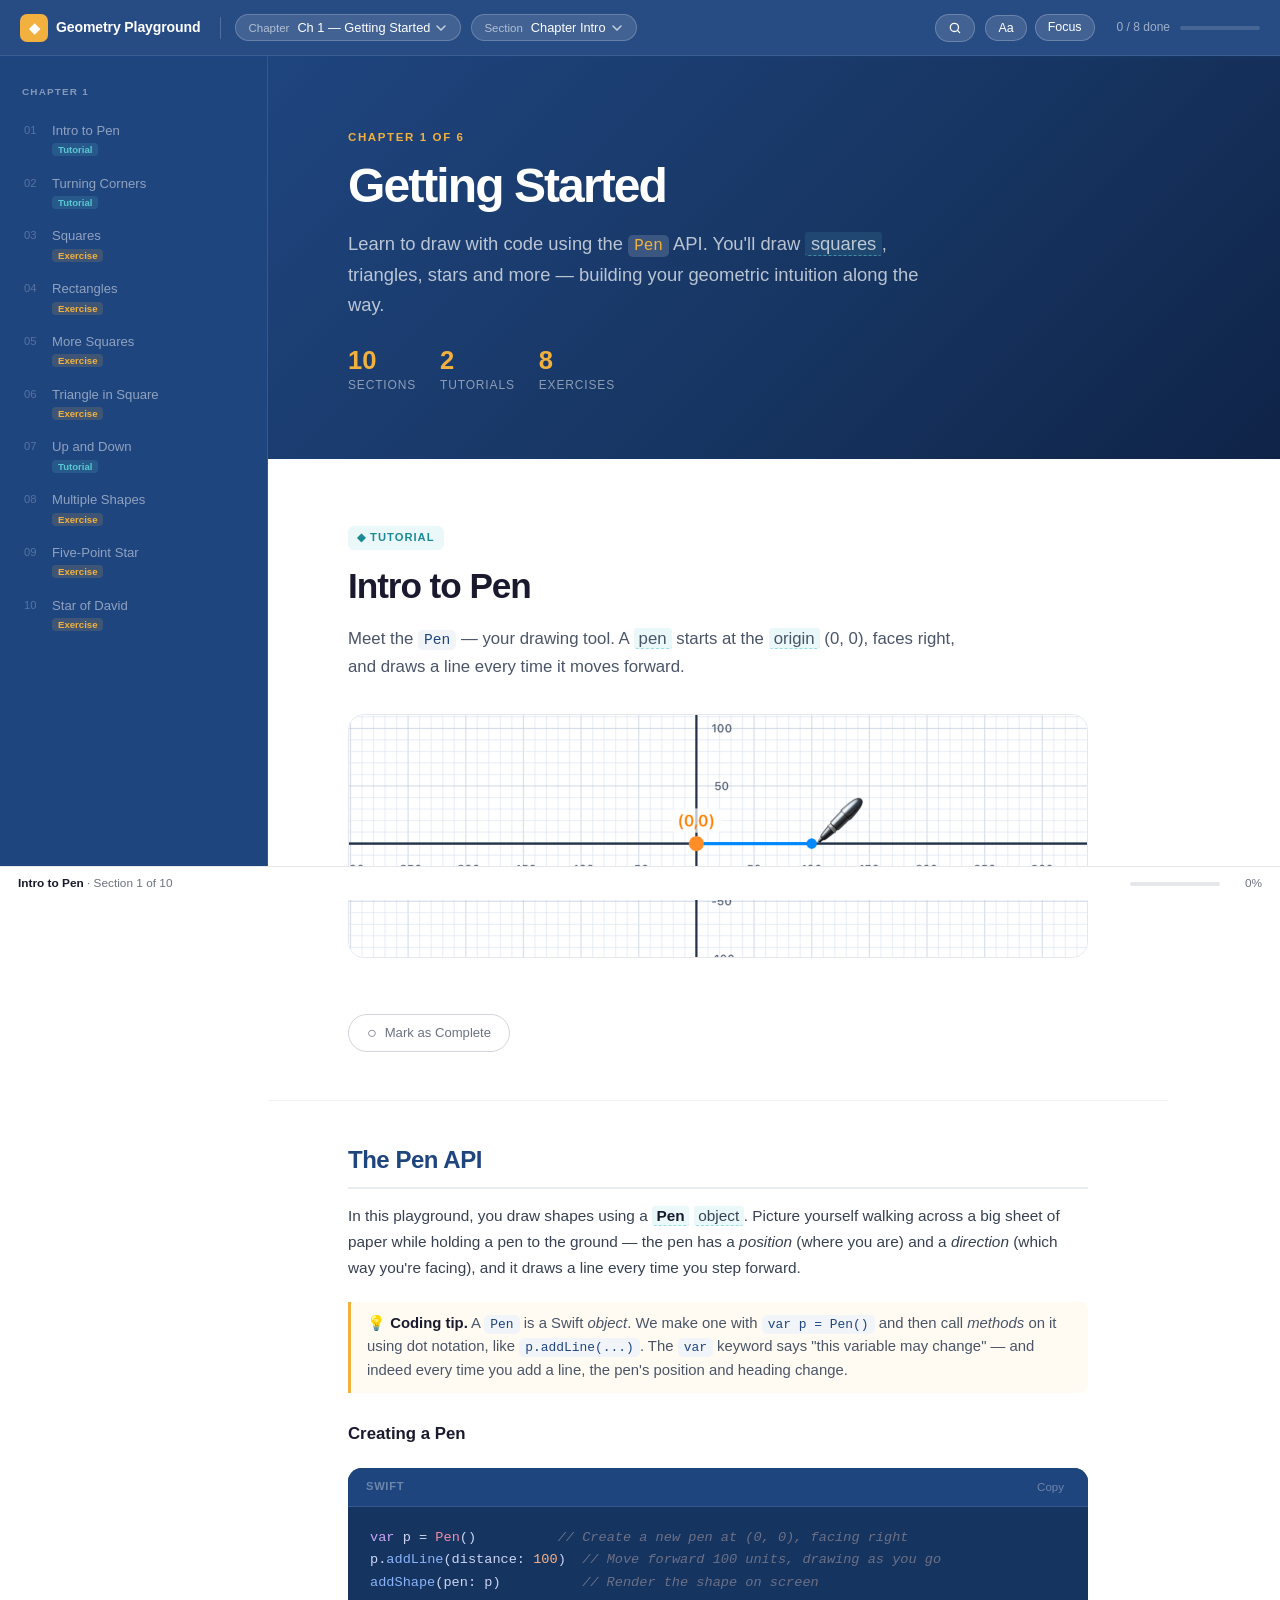
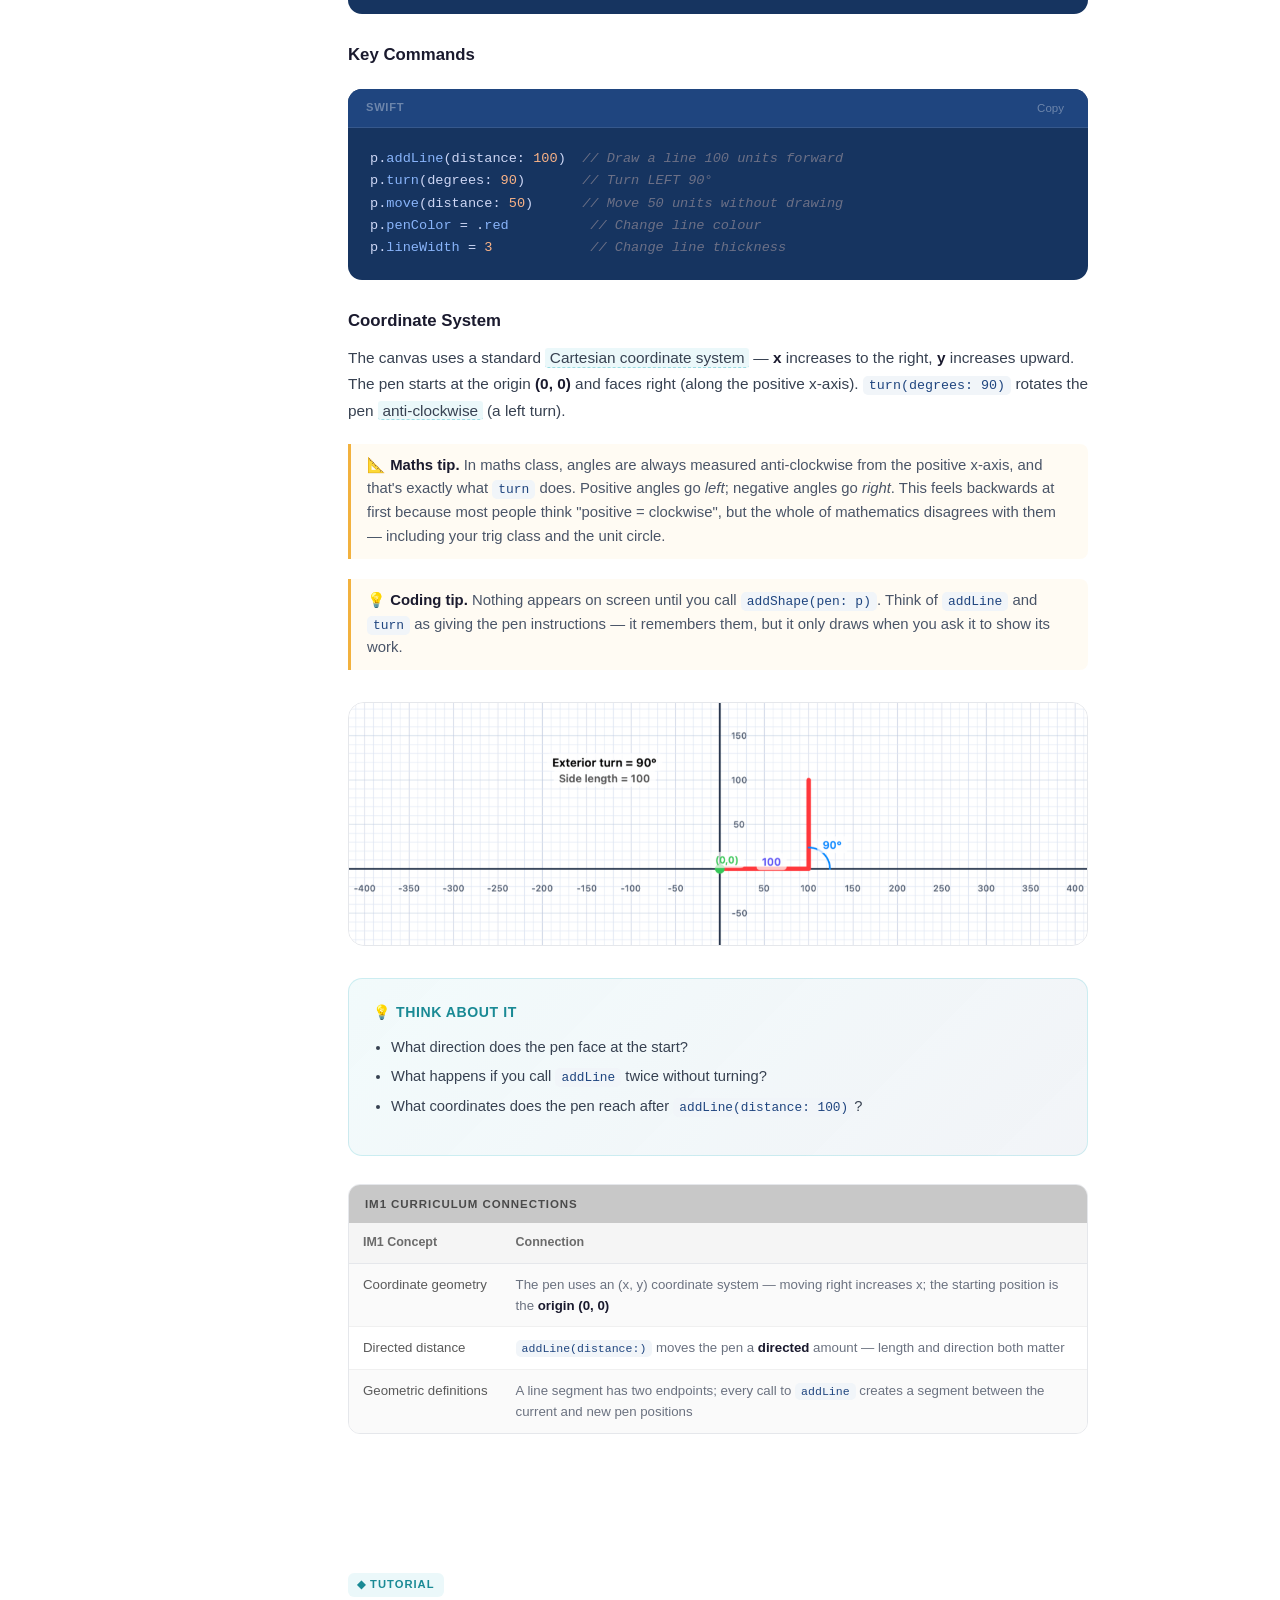
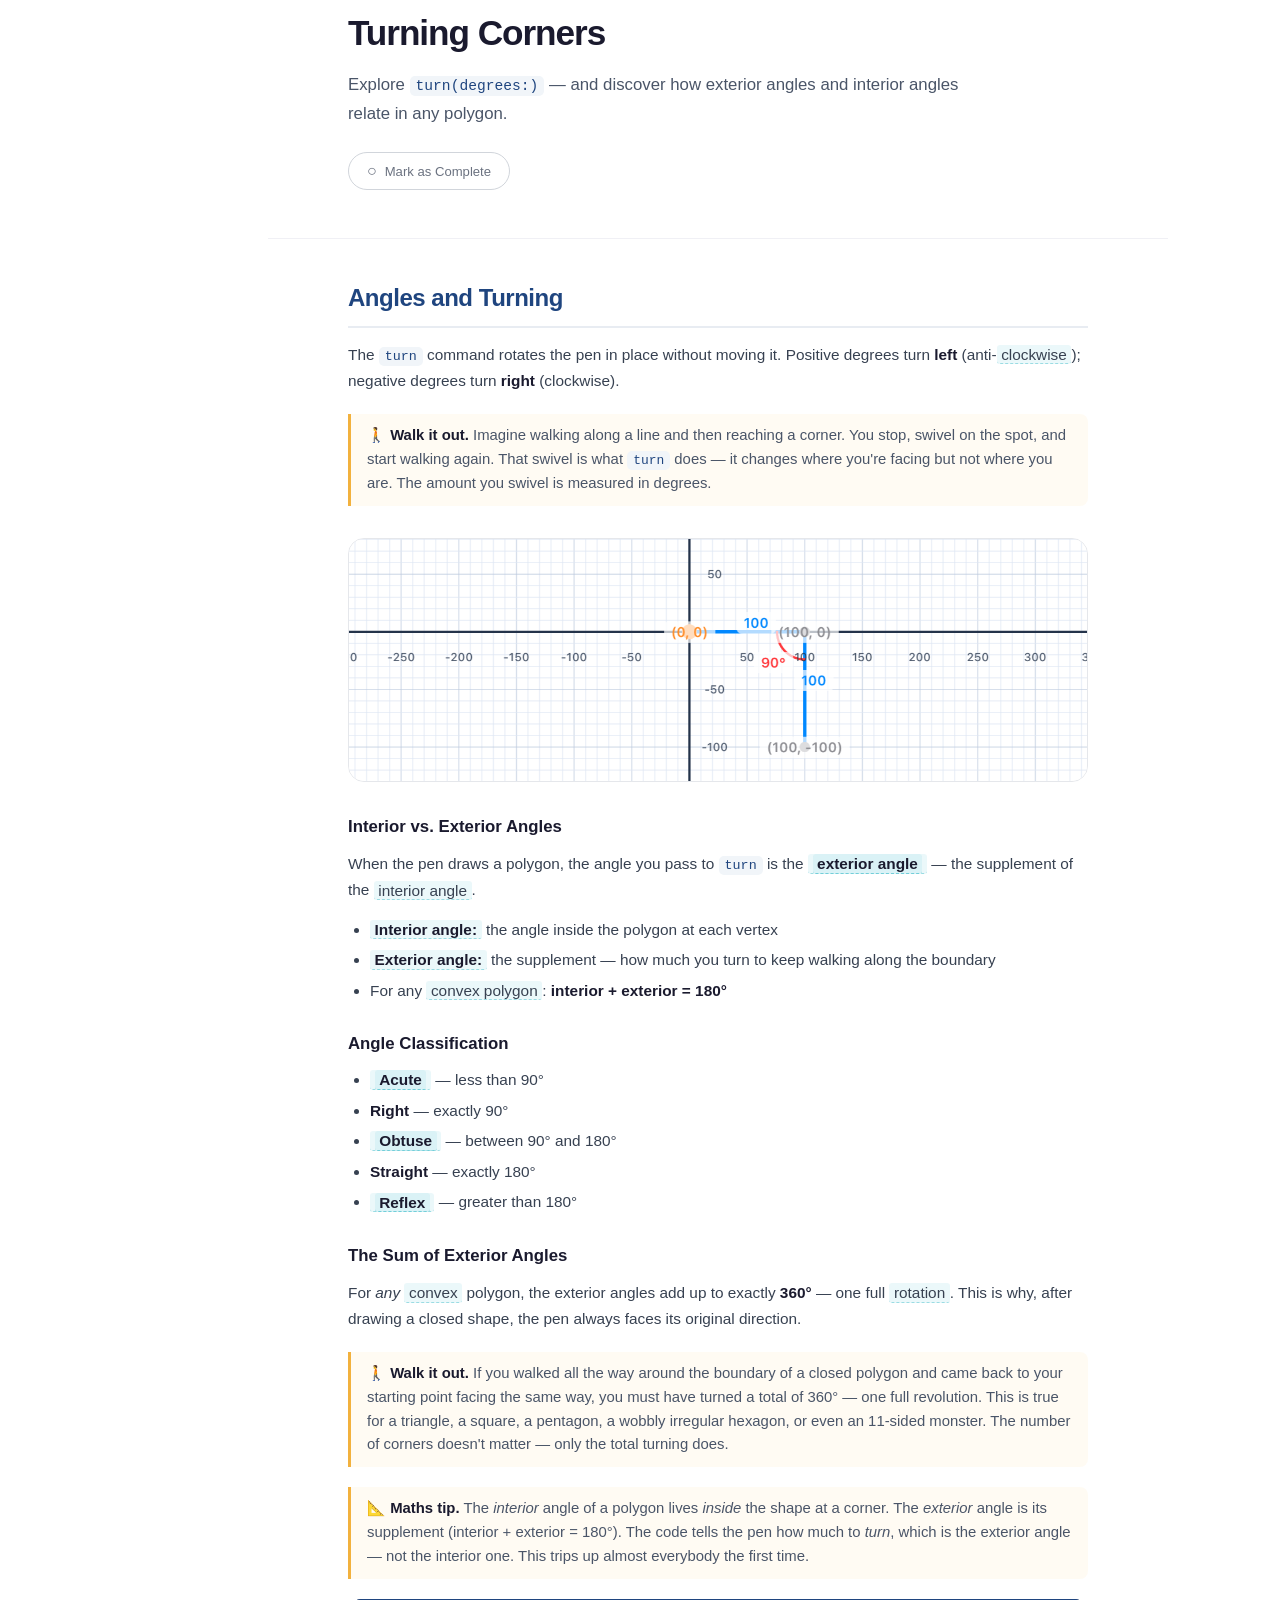
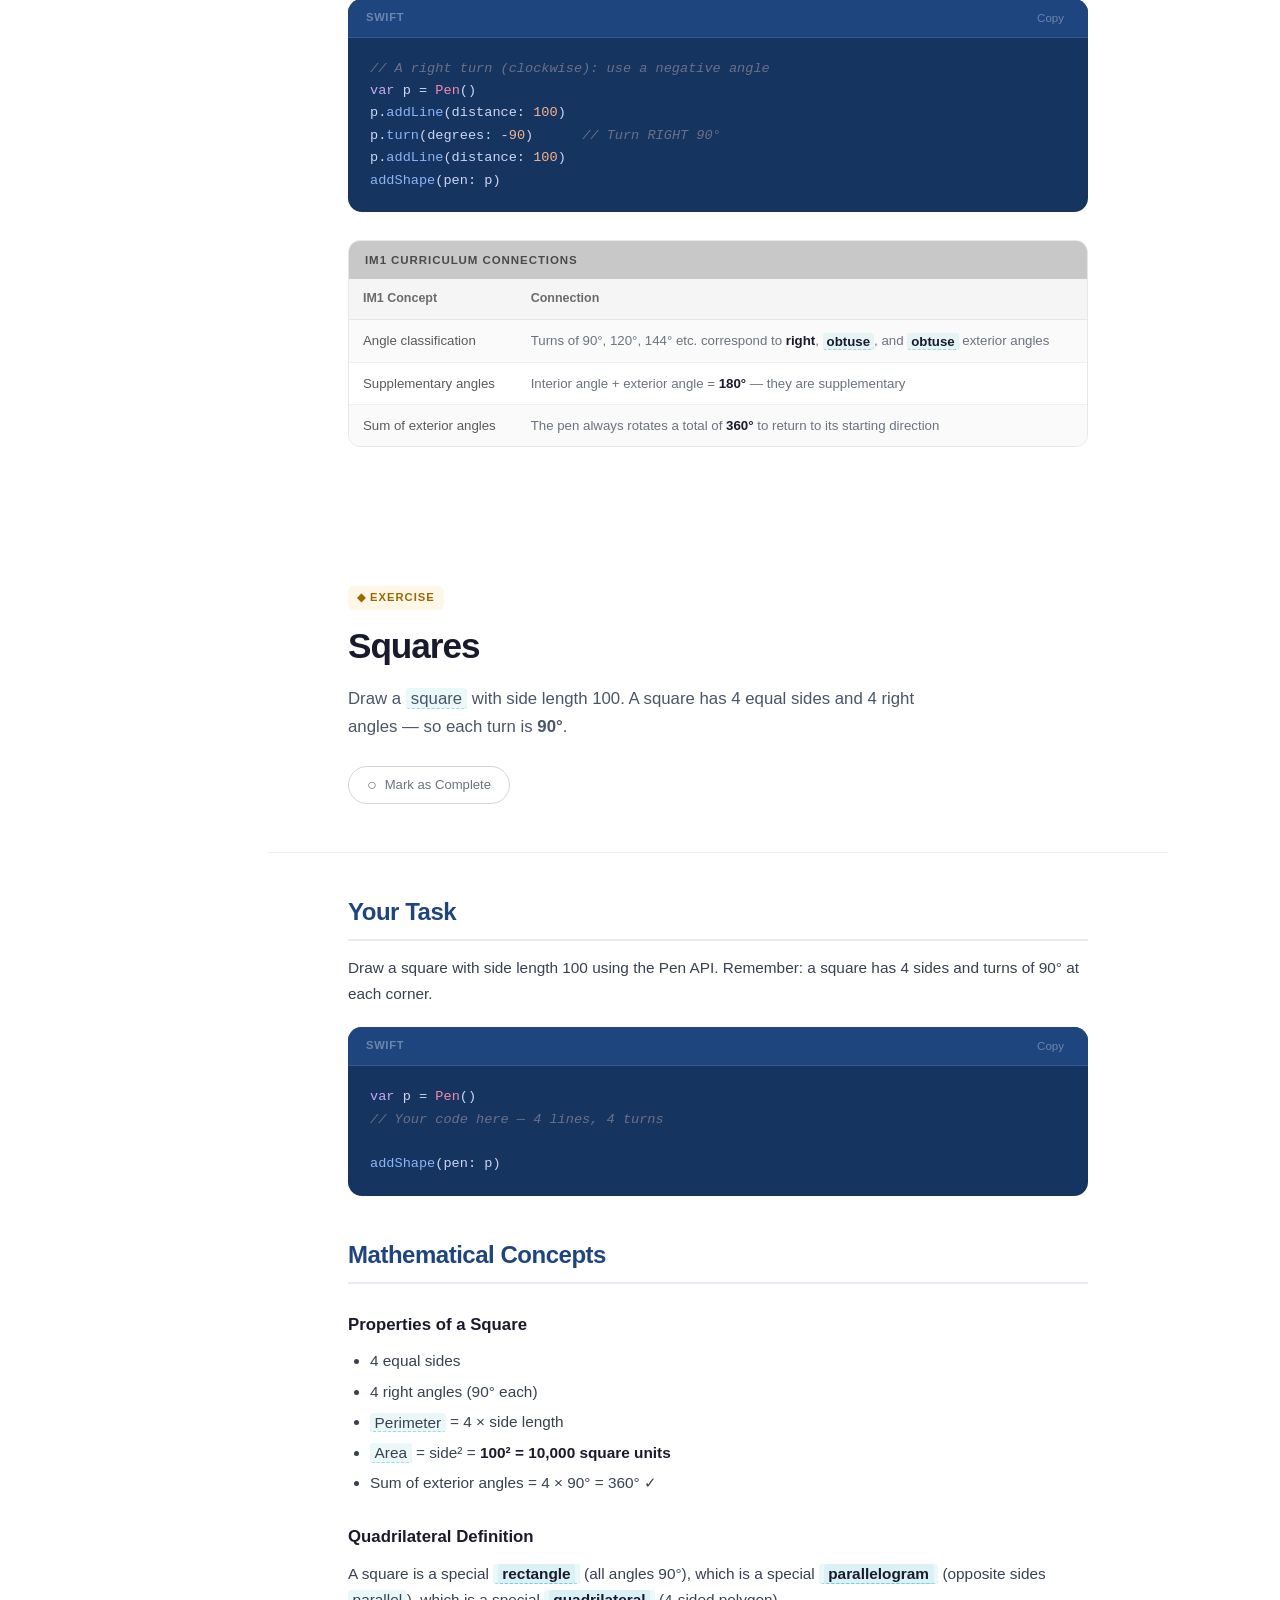
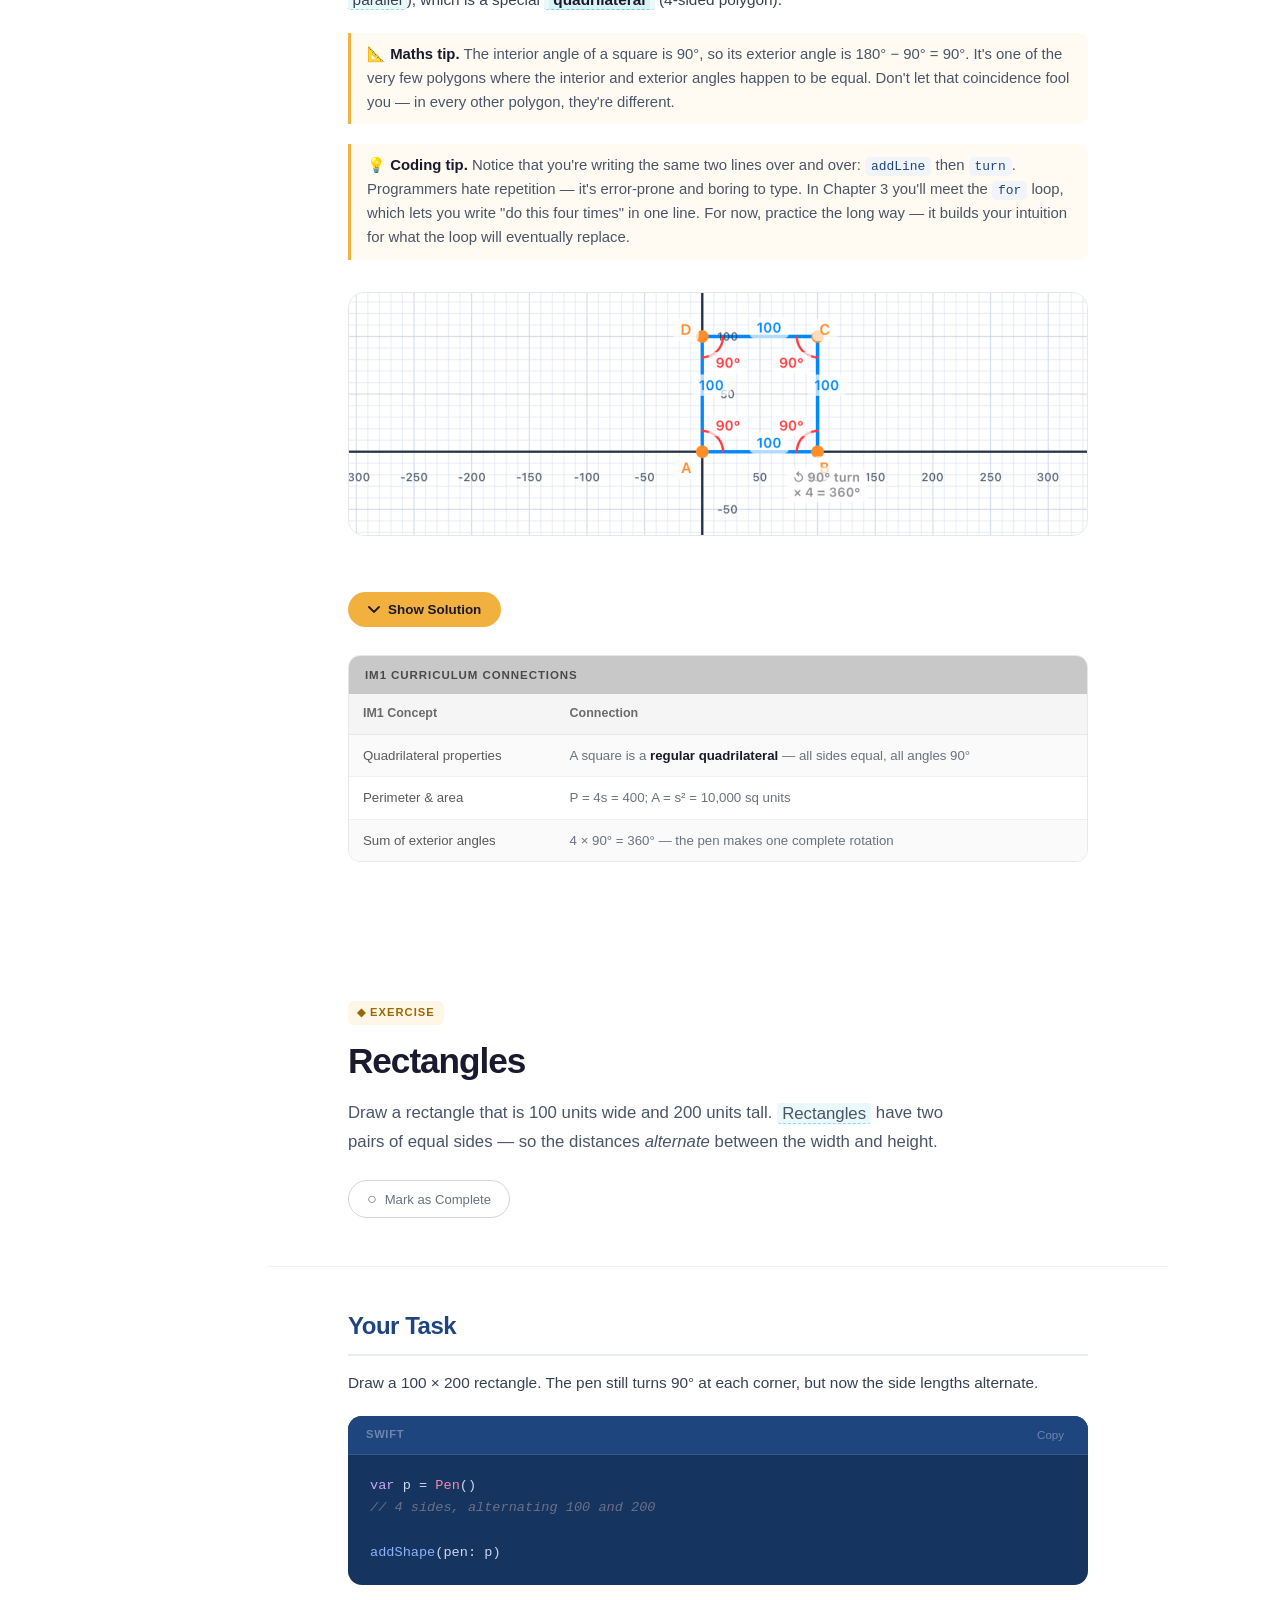
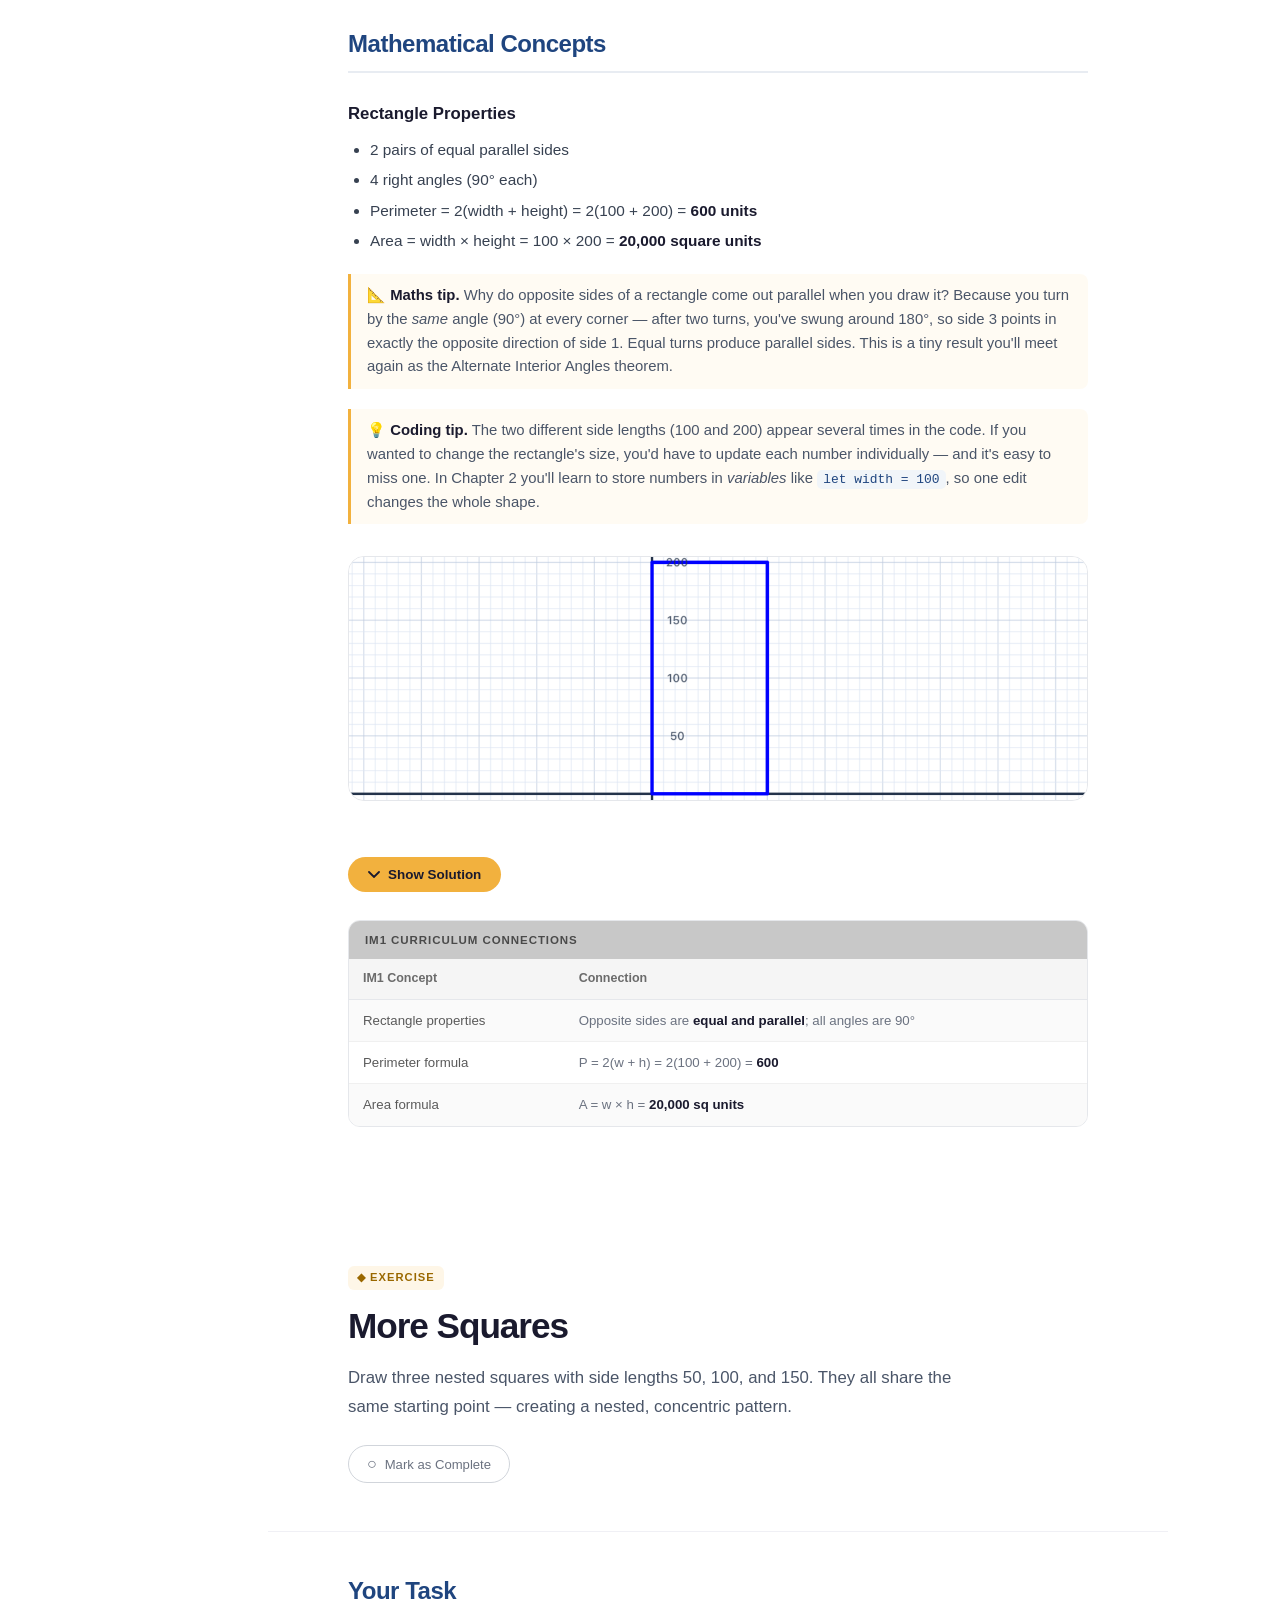
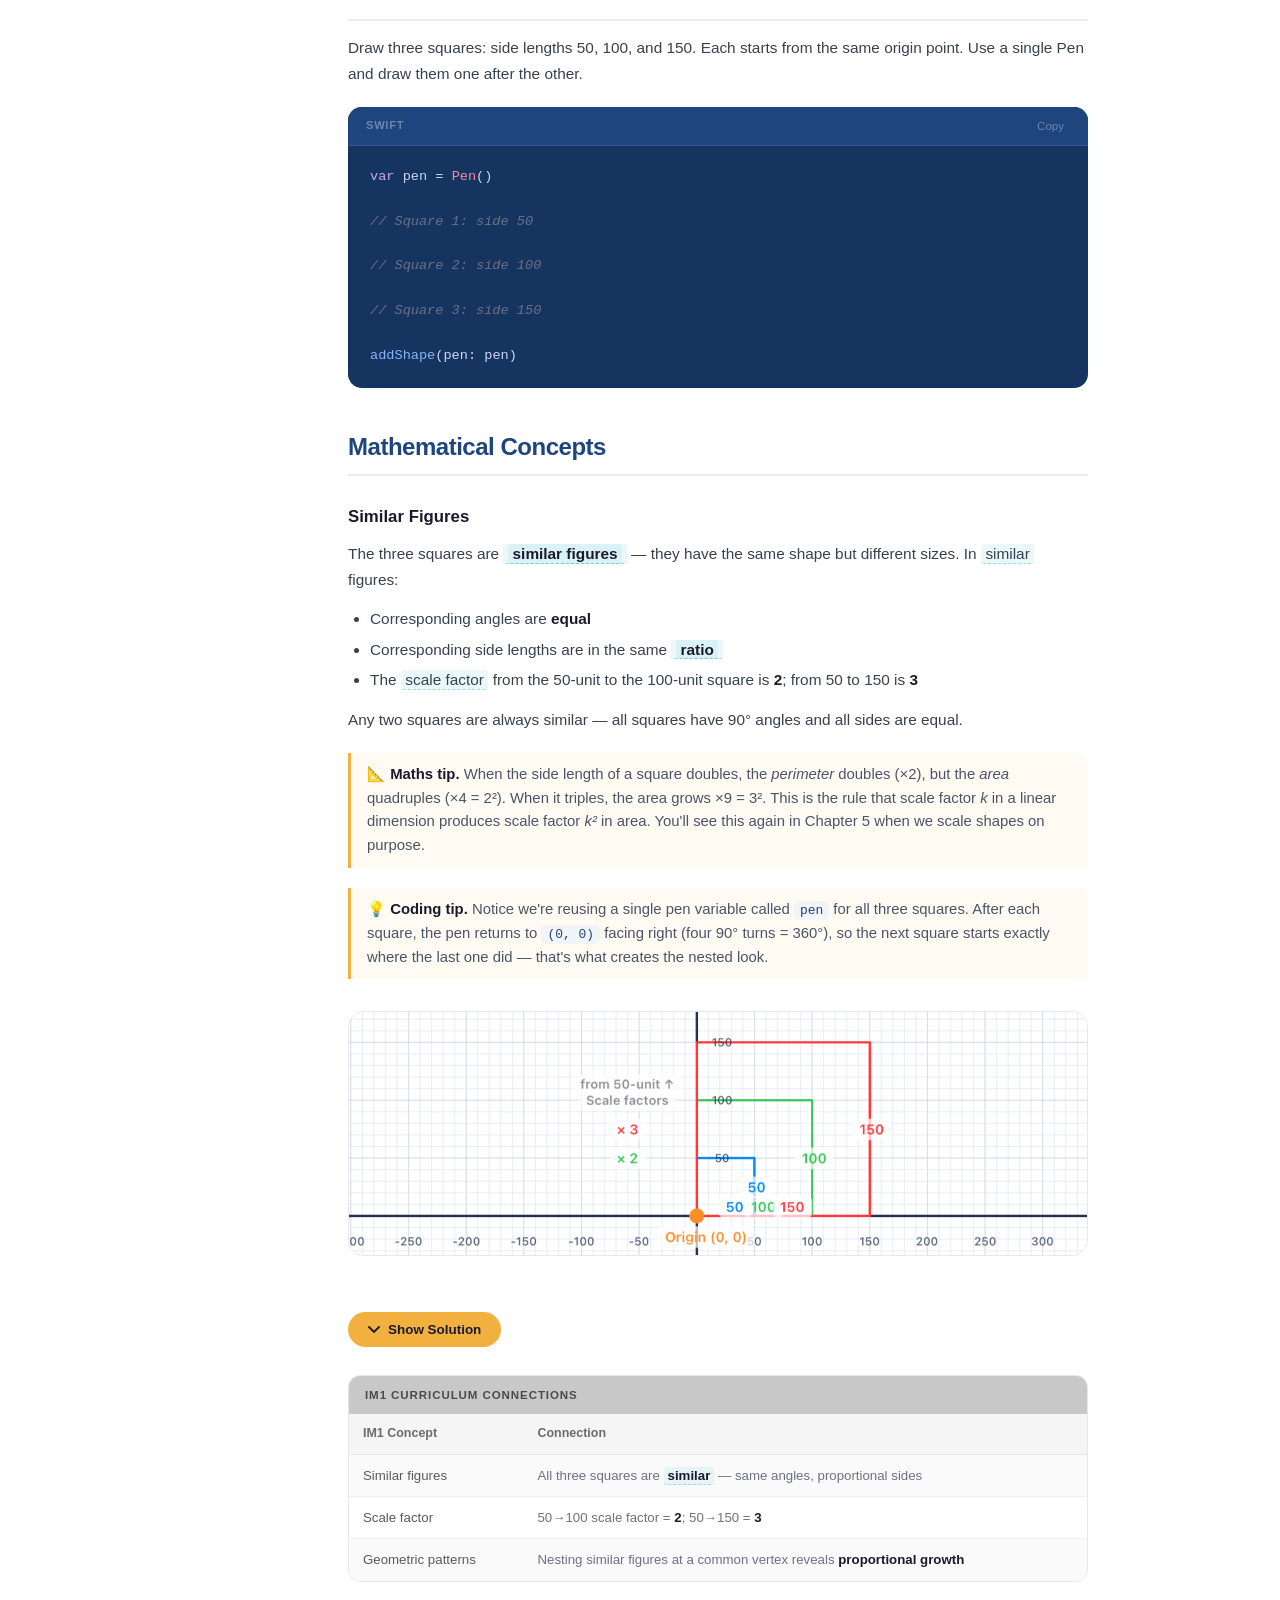
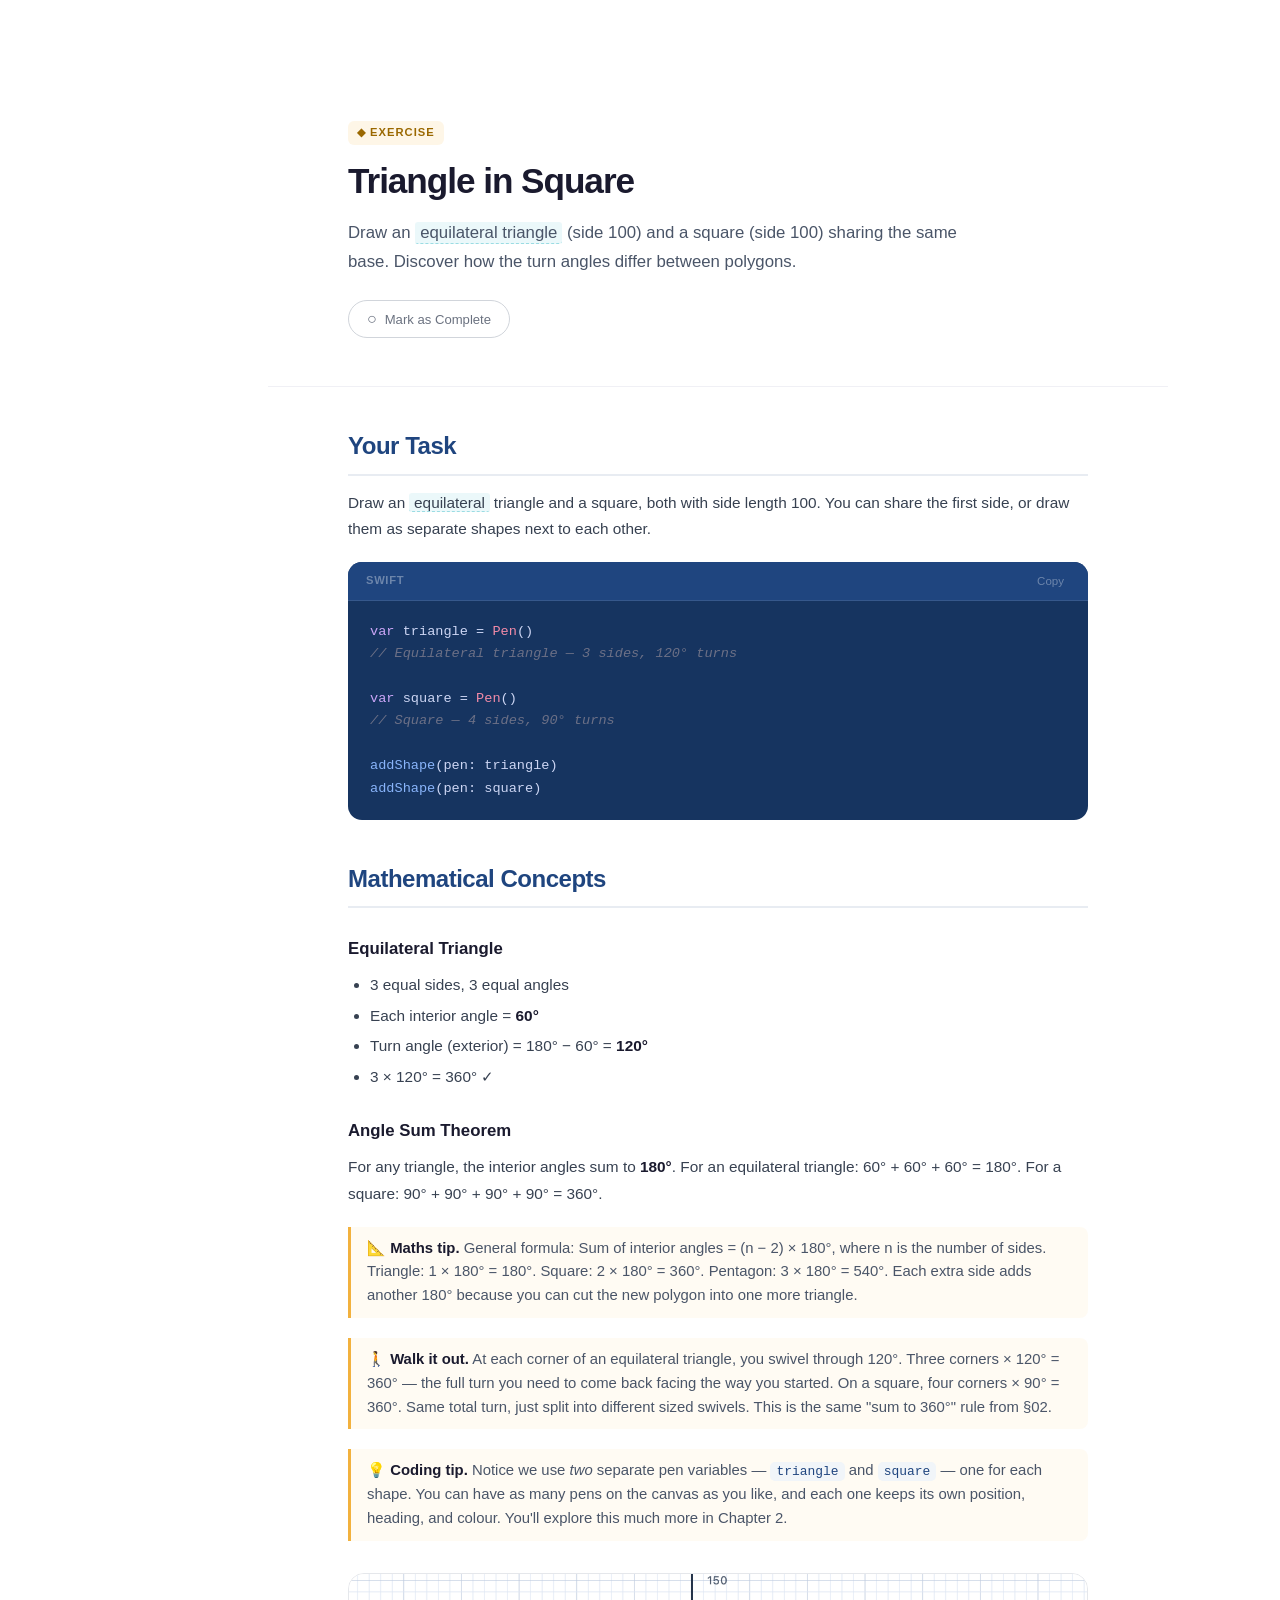
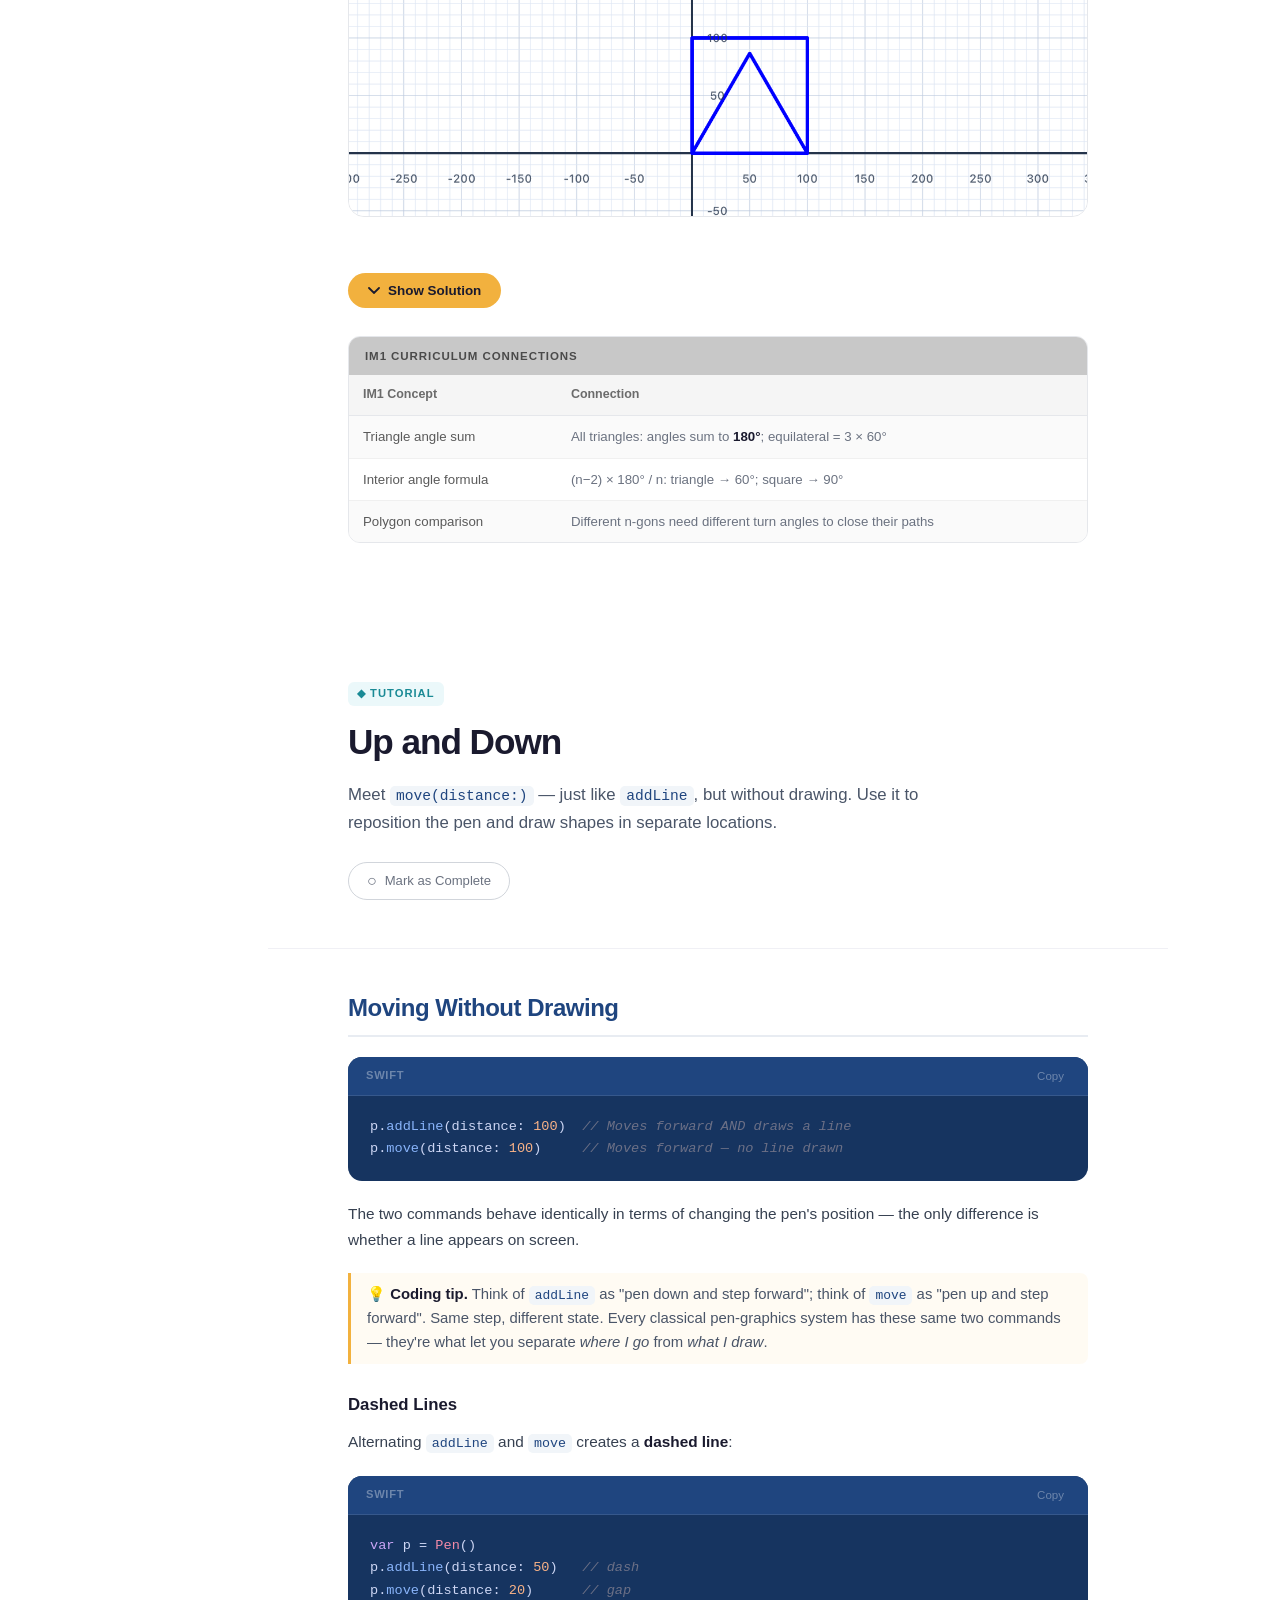
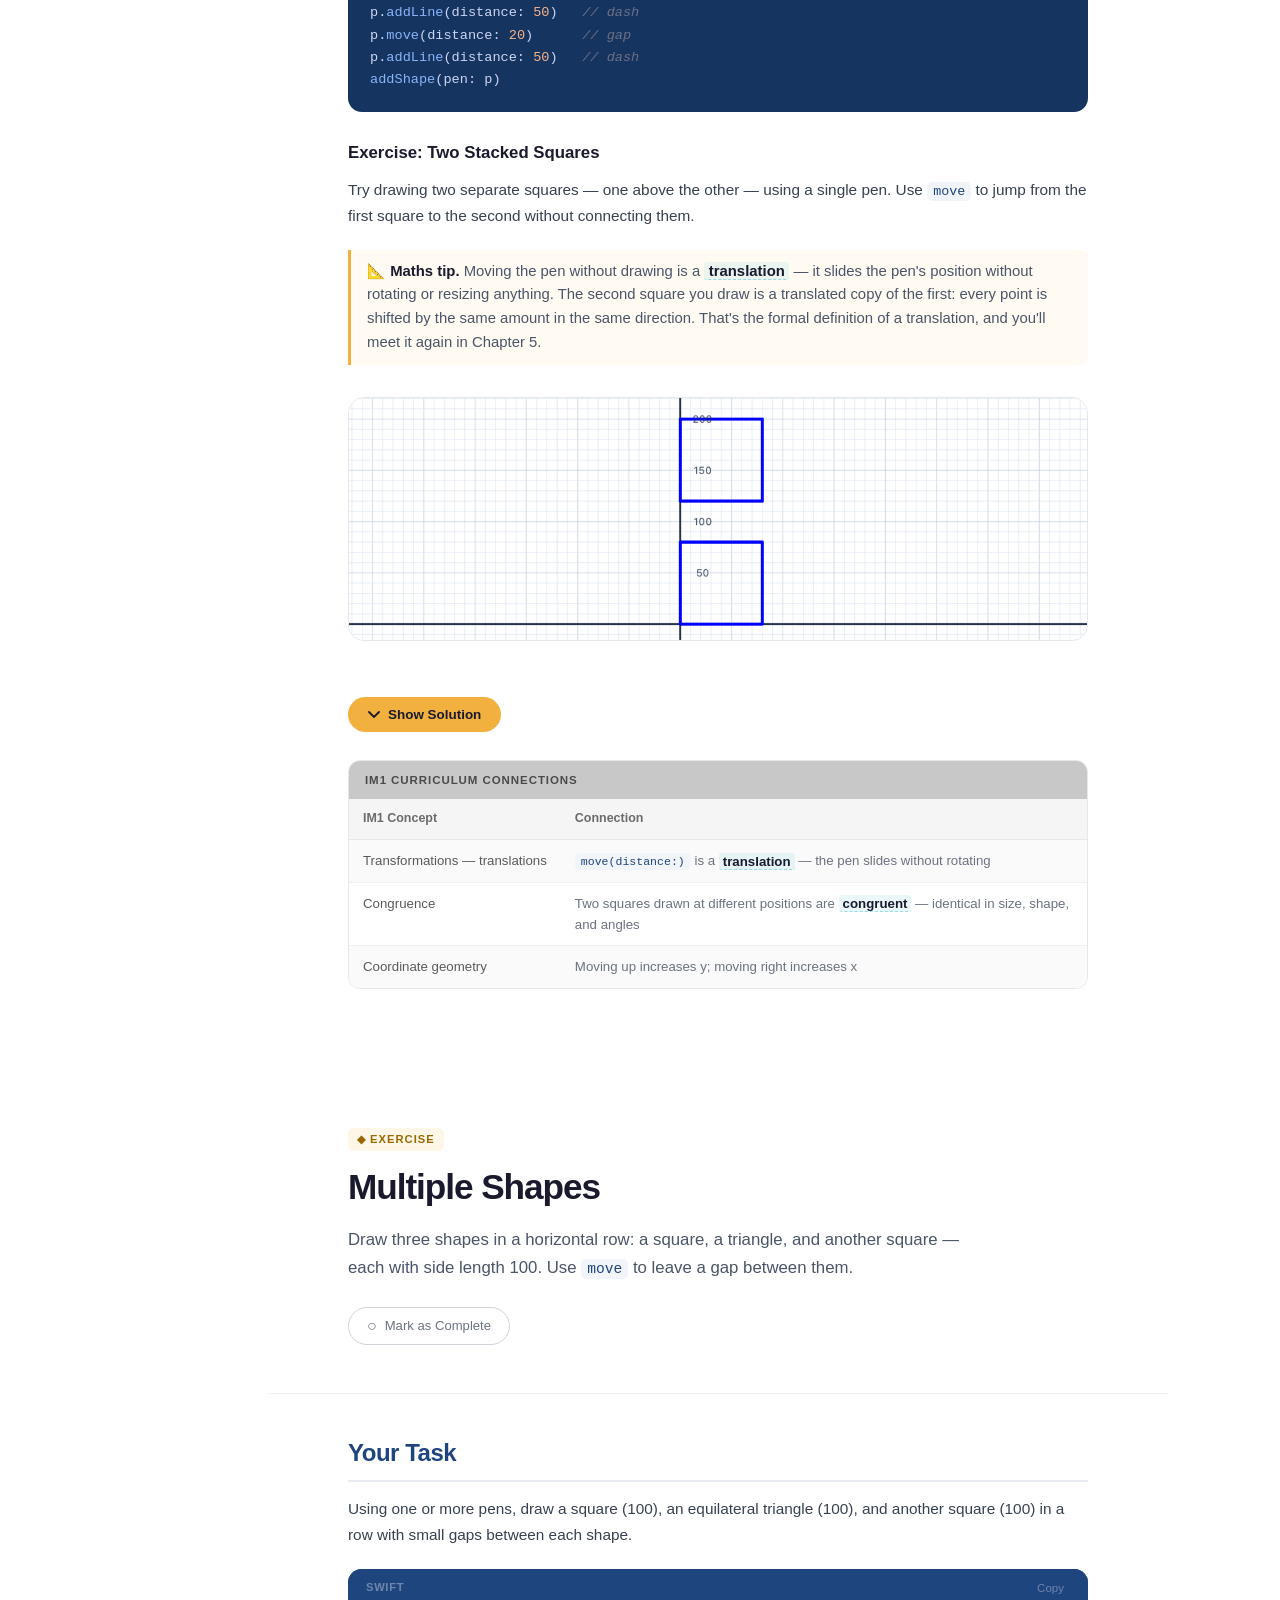
==== commit 18d84dee: "Accessibility Update added accessibility features including focus mode, search, font change, reading" ====
--- a/01.html
+++ b/01.html
@@ -40,9 +40,42 @@
     "teaches": "Coordinate Geometry, Pen API, Angle Measurement, Area and Perimeter, Basic Shapes"
   }
   </script>
+  <link rel="stylesheet" href="course-ui/course-ui.css?v=2" />
   <link rel="stylesheet" href="styles.css" />
+  <script>
+    window.CourseUI = {
+      brand:   { name: 'Geometry Playground', accent: '#F2B13E' },
+      reading: { readingLine: true, readingPos: true, focusMode: true },
+      search: {
+        enabled: true,
+        scope:   'site',
+        pages: [
+          'index.html',
+          '01.html', '02.html', '03.html',
+          '04.html', '05.html', '06.html'
+        ]
+      },
+      vocab: {
+        enabled: true,
+        autoWrap: true,
+        /* Scan both the intro .lead paragraphs and the main article
+           body. The walker automatically skips <code>, <pre>, <a>,
+           <script>, and <style> regardless of the selector. */
+        contentSelector: '.section-hero .lead, .article p, .article li'
+        /* Terms come from vocab/geometry.js, loaded in the next script
+           tag. Any inline `terms: { ... }` added here would override
+           entries from that file on a per-chapter basis. */
+      }
+    };
+  </script>
+  <!-- Load the shared vocabulary FIRST so window.CourseUI.vocab.terms
+       is populated by the time course-ui.js boots. -->
+  <script src="vocab/geometry.js?v=2"></script>
+  <script src="course-ui/course-ui.js?v=2" defer></script>
 </head>
 <body>
+
+<a class="cu-skip-link" href="#chapter-top">Skip to main content</a>
 
 <!-- ══════════════════════════════════════════════════════════
      TOP BAR
--- a/course-ui/course-ui.css
+++ b/course-ui/course-ui.css
@@ -0,0 +1,694 @@
+/* ═══════════════════════════════════════════════════════════════
+   course-ui.css — reusable accessibility & reading library
+   -----------------------------------------------------------------
+   Provides theme tokens (Light / Sepia / Dark) plus styles for:
+     • Aa popover (text size / font / theme)
+     • Focus mode toggle
+     • Reading progress line + bottom reading-position bar
+     • Search (inline input + results dropdown)
+     • Vocabulary terms + global term popover
+     • Skip link + visible focus ring
+     • Reduced-motion + print
+
+   Consuming sites use these CSS variables for their own content
+   styles; never hardcode theme-sensitive colours in site CSS.
+
+   Load ORDER matters (course-ui.css before site styles.css) so that
+   sites can override variables if they want site-specific theming.
+   ═══════════════════════════════════════════════════════════════ */
+
+/* ── Theme tokens — Light (default) ────────────────────────── */
+:root {
+  /* font system */
+  --cu-font-scale:   1;
+  --cu-body-font:    -apple-system, BlinkMacSystemFont, "SF Pro Text", "Segoe UI", Helvetica, Arial, sans-serif;
+  --cu-heading-font: var(--cu-body-font);
+
+  /* brand accent (may be overridden by site) */
+  --cu-accent:       #F2B13E;
+
+  /* surfaces */
+  --cu-bg-page:      #ffffff;
+  --cu-bg-surface:   #f8f9fb;
+  --cu-bg-elevated:  #ffffff;
+
+  /* text */
+  --cu-text:         #1d1d1f;
+  --cu-text-body:    #374151;
+  --cu-text-muted:   #4a5568;
+  --cu-text-strong:  #1a1a2e;
+
+  /* borders */
+  --cu-border-soft:  #f0f0f5;
+  --cu-border:       #e5e7eb;
+  --cu-border-strong:#d1d5db;
+
+  /* content components */
+  --cu-callout-bg:   linear-gradient(135deg, rgba(90,198,210,0.08), rgba(31,69,127,0.06));
+  --cu-callout-border:rgba(90,198,210,0.25);
+  --cu-callout-title:#1a8a95;
+  --cu-blockquote-bg:rgba(242,177,62,0.06);
+  --cu-blockquote-border:var(--cu-accent);
+
+  /* IM / data tables */
+  --cu-table-header-bg:   #c8c8c8;
+  --cu-table-header-text: #4a4a4a;
+  --cu-table-th-bg:       #f5f5f5;
+  --cu-table-th-text:     #6b6b6b;
+  --cu-table-td-text:     #6b7280;
+  --cu-table-td-alt:      #fafafa;
+  --cu-table-td-first:    #5a5a5a;
+  --cu-table-divider:     #f0f0f0;
+
+  /* solution / expandable panel */
+  --cu-solution-bg:    #f3f4f6;
+  --cu-solution-border:#e5e7eb;
+
+  /* inline code */
+  --cu-code-inline-bg:   #f1f5f9;
+  --cu-code-inline-text: #1F457F;
+
+  /* completion button */
+  --cu-complete-idle-border:#d1d5db;
+  --cu-complete-idle-text:  #6b7280;
+
+  /* reading progress */
+  --cu-reading-track: rgba(31,69,127,0.12);
+  --cu-reading-fill:  var(--cu-accent);
+  --cu-reading-pos-bg:#ffffff;
+  --cu-reading-pos-border:#e5e7eb;
+  --cu-reading-pos-text:#6b7280;
+  --cu-reading-pos-strong:#1a1a2e;
+
+  /* vocabulary popover */
+  --cu-term-bg:       rgba(90,198,210,0.12);
+  --cu-term-border:   rgba(90,198,210,0.55);
+  --cu-popover-bg:    #1a1d24;
+  --cu-popover-text:  #f3f4f6;
+
+  /* toolbar hook (sites set these to match their own topbar) */
+  --cu-tb-btn-bg:     rgba(255,255,255,0.12);
+  --cu-tb-btn-border: rgba(255,255,255,0.22);
+  --cu-tb-btn-text:   #ffffff;
+}
+
+/* ── Sepia theme ───────────────────────────────────────────── */
+[data-theme="sepia"] {
+  --cu-bg-page:      #f5edd6;
+  --cu-bg-surface:   #ede4cb;
+  --cu-bg-elevated:  #f0e6c8;
+  --cu-text:         #3e2f1c;
+  --cu-text-body:    #4a3a22;
+  --cu-text-muted:   #6b5b45;
+  --cu-text-strong:  #2e2210;
+  --cu-border-soft:  #e3d6ae;
+  --cu-border:       #d4c6a8;
+  --cu-border-strong:#b8a983;
+  --cu-callout-bg:   #ede4cb;
+  --cu-callout-border:#b8a983;
+  --cu-callout-title:#6b5b2a;
+  --cu-blockquote-bg:#ece2c4;
+  --cu-blockquote-border:#b8940a;
+  --cu-table-header-bg:   #d4c6a8;
+  --cu-table-header-text: #3e2f1c;
+  --cu-table-th-bg:       #e3d6ae;
+  --cu-table-th-text:     #4a3a22;
+  --cu-table-td-text:     #4a3a22;
+  --cu-table-td-alt:      #ece2c4;
+  --cu-table-td-first:    #3e2f1c;
+  --cu-table-divider:     #d4c6a8;
+  --cu-solution-bg:    #ece2c4;
+  --cu-solution-border:#d4c6a8;
+  --cu-code-inline-bg:   #e3d6ae;
+  --cu-code-inline-text: #5a3e1b;
+  --cu-complete-idle-border:#b8a983;
+  --cu-complete-idle-text:  #6b5b45;
+  --cu-reading-track: rgba(62,47,28,0.15);
+  --cu-reading-fill:  #b8940a;
+  --cu-reading-pos-bg:#ede4cb;
+  --cu-reading-pos-border:#d4c6a8;
+  --cu-reading-pos-text:#6b5b45;
+  --cu-reading-pos-strong:#3e2f1c;
+  --cu-term-bg:       rgba(107,91,69,0.18);
+  --cu-term-border:   #8a7350;
+  --cu-popover-bg:    #3e2f1c;
+  --cu-popover-text:  #f5edd6;
+}
+
+/* ── Dark theme ────────────────────────────────────────────── */
+[data-theme="dark"] {
+  --cu-bg-page:      #111317;
+  --cu-bg-surface:   #191c22;
+  --cu-bg-elevated:  #1a1d24;
+  --cu-text:         #e6e6ee;
+  --cu-text-body:    #c5c9d3;
+  --cu-text-muted:   #9aa0aa;
+  --cu-text-strong:  #ffffff;
+  --cu-border-soft:  #242832;
+  --cu-border:       #2a2f38;
+  --cu-border-strong:#3a3f4a;
+  --cu-callout-bg:   rgba(90,198,210,0.06);
+  --cu-callout-border:rgba(90,198,210,0.22);
+  --cu-callout-title:#6ed3de;
+  --cu-blockquote-bg:rgba(242,177,62,0.08);
+  --cu-blockquote-border:var(--cu-accent);
+  --cu-table-header-bg:   #2a2f38;
+  --cu-table-header-text: #c5c9d3;
+  --cu-table-th-bg:       #1f232b;
+  --cu-table-th-text:     #9aa0aa;
+  --cu-table-td-text:     #c5c9d3;
+  --cu-table-td-alt:      #1c1f27;
+  --cu-table-td-first:    #e6e6ee;
+  --cu-table-divider:     #242832;
+  --cu-solution-bg:    #1a1d24;
+  --cu-solution-border:#2a2f38;
+  --cu-code-inline-bg:   #242832;
+  --cu-code-inline-text: #8ab4ea;
+  --cu-complete-idle-border:#3a3f4a;
+  --cu-complete-idle-text:  #9aa0aa;
+  --cu-reading-track: rgba(255,255,255,0.08);
+  --cu-reading-fill:  var(--cu-accent);
+  --cu-reading-pos-bg:#15181e;
+  --cu-reading-pos-border:#2a2f38;
+  --cu-reading-pos-text:#9aa0aa;
+  --cu-reading-pos-strong:#e6e6ee;
+  --cu-term-bg:       rgba(90,198,210,0.18);
+  --cu-term-border:   rgba(90,198,210,0.55);
+  --cu-popover-bg:    #2a3a4a;
+  --cu-popover-text:  #f3f4f6;
+}
+
+/* ═══════════════════════════════════════════════════════════════
+   FONT SCALE + BODY FONT (applied at :root / <html>)
+   Sites should NOT override font-size on html; use --cu-font-scale.
+   ═══════════════════════════════════════════════════════════════ */
+html.cu-root {
+  font-size: calc(16px * var(--cu-font-scale, 1));
+  scroll-padding-top: 76px;
+}
+body.cu-body {
+  font-family: var(--cu-body-font);
+  background: var(--cu-bg-page);
+  color: var(--cu-text);
+  transition: background 0.25s, color 0.25s;
+}
+
+/* ═══════════════════════════════════════════════════════════════
+   OPENDYSLEXIC FONT (CDN — falls back gracefully if offline)
+   ═══════════════════════════════════════════════════════════════ */
+@font-face {
+  font-family: 'OpenDyslexic';
+  font-style: normal;
+  font-weight: 400;
+  font-display: swap;
+  src: url('https://cdn.jsdelivr.net/npm/open-dyslexic@1.0.3/woff/OpenDyslexic-Regular.woff') format('woff');
+}
+@font-face {
+  font-family: 'OpenDyslexic';
+  font-style: normal;
+  font-weight: 700;
+  font-display: swap;
+  src: url('https://cdn.jsdelivr.net/npm/open-dyslexic@1.0.3/woff/OpenDyslexic-Bold.woff') format('woff');
+}
+@font-face {
+  font-family: 'OpenDyslexic';
+  font-style: italic;
+  font-weight: 400;
+  font-display: swap;
+  src: url('https://cdn.jsdelivr.net/npm/open-dyslexic@1.0.3/woff/OpenDyslexic-Italic.woff') format('woff');
+}
+
+/* ═══════════════════════════════════════════════════════════════
+   TOOLBAR CLUSTER — Aa + Focus + Search buttons
+   ═══════════════════════════════════════════════════════════════ */
+.cu-cluster {
+  display: flex;
+  align-items: center;
+  gap: 8px;
+  margin-left: auto;
+  margin-right: 12px;
+  flex-wrap: nowrap;
+}
+.cu-cluster + .topbar-progress,
+.cu-cluster + .overall-progress { margin-left: 0; }
+
+.cu-btn {
+  background: var(--cu-tb-btn-bg);
+  border: 1px solid var(--cu-tb-btn-border);
+  border-radius: 14px;
+  color: var(--cu-tb-btn-text);
+  cursor: pointer;
+  padding: 6px 12px;
+  font-size: 0.78rem;
+  font-weight: 500;
+  line-height: 1;
+  font-family: inherit;
+  transition: background 0.15s, border-color 0.15s;
+  white-space: nowrap;
+  display: inline-flex;
+  align-items: center;
+  gap: 6px;
+}
+.cu-btn:hover { background: rgba(255,255,255,0.2); }
+.cu-btn.cu-active {
+  background: var(--cu-accent);
+  color: #1a1a2e;
+  border-color: var(--cu-accent);
+}
+.cu-btn svg { width: 14px; height: 14px; }
+
+/* ═══════════════════════════════════════════════════════════════
+   Aa POPOVER
+   ═══════════════════════════════════════════════════════════════ */
+.cu-aa-wrap { position: relative; }
+.cu-popover {
+  display: none;
+  position: absolute;
+  top: calc(100% + 10px);
+  right: 0;
+  background: var(--cu-bg-elevated);
+  border: 1px solid var(--cu-border);
+  border-radius: 14px;
+  box-shadow: 0 20px 60px rgba(0,0,0,0.22);
+  padding: 18px;
+  width: 280px;
+  z-index: 2500;
+}
+.cu-popover.cu-open { display: block; }
+.cu-aa-section { margin-bottom: 16px; }
+.cu-aa-section:last-child { margin-bottom: 0; }
+.cu-aa-label {
+  font-size: 0.66rem;
+  font-weight: 700;
+  text-transform: uppercase;
+  letter-spacing: 0.08em;
+  color: var(--cu-text-muted);
+  margin-bottom: 8px;
+}
+.cu-aa-row { display: flex; gap: 6px; }
+.cu-aa-row .cu-tb {
+  flex: 1;
+  justify-content: center;
+  font-size: 0.78rem;
+  padding: 7px 6px;
+}
+.cu-aa-size-row { display: flex; align-items: center; gap: 8px; }
+.cu-aa-size-row .cu-tb {
+  width: 36px;
+  height: 36px;
+  justify-content: center;
+  font-size: 1rem;
+  padding: 0;
+  flex: none;
+}
+.cu-aa-size-label {
+  flex: 1;
+  text-align: center;
+  font-size: 0.82rem;
+  color: var(--cu-text-muted);
+  font-variant-numeric: tabular-nums;
+}
+/* Popover-button palette (sits on page bg, not toolbar bg) */
+.cu-popover .cu-tb {
+  display: inline-flex;
+  align-items: center;
+  gap: 6px;
+  background: var(--cu-bg-surface);
+  color: var(--cu-text);
+  border: 1px solid var(--cu-border);
+  border-radius: 8px;
+  cursor: pointer;
+  font-family: inherit;
+  font-weight: 500;
+  line-height: 1;
+  transition: background 0.15s, border-color 0.15s, color 0.15s;
+}
+.cu-popover .cu-tb:hover {
+  background: var(--cu-bg-page);
+  border-color: var(--cu-text-muted);
+}
+.cu-popover .cu-tb.cu-active {
+  background: #1F457F;
+  color: #fff;
+  border-color: #1F457F;
+}
+[data-theme="dark"] .cu-popover .cu-tb.cu-active {
+  background: var(--cu-accent);
+  color: #1a1a2e;
+  border-color: var(--cu-accent);
+}
+[data-theme="sepia"] .cu-popover .cu-tb.cu-active {
+  background: #3e2f1c;
+  color: #f5edd6;
+  border-color: #3e2f1c;
+}
+/* Theme swatches */
+.cu-themes { display: grid; grid-template-columns: 1fr 1fr 1fr; gap: 8px; }
+.cu-theme-opt { text-align: center; display: flex; flex-direction: column; gap: 4px; }
+.cu-theme-opt span { font-size: 0.68rem; color: var(--cu-text-muted); }
+.cu-swatch {
+  width: 100%;
+  height: 36px;
+  border-radius: 8px;
+  border: 2px solid var(--cu-border);
+  cursor: pointer;
+  padding: 0;
+  transition: border-color 0.15s;
+}
+.cu-swatch:hover { border-color: var(--cu-text-muted); }
+.cu-swatch.cu-active {
+  border-color: #1F457F;
+  border-width: 2.5px;
+}
+[data-theme="dark"] .cu-swatch.cu-active { border-color: var(--cu-accent); }
+[data-theme="sepia"] .cu-swatch.cu-active { border-color: #3e2f1c; }
+.cu-swatch-light { background: #ffffff; }
+.cu-swatch-sepia { background: #f5edd6; }
+.cu-swatch-dark  { background: #1a1d24; }
+
+/* ═══════════════════════════════════════════════════════════════
+   SEARCH
+   ═══════════════════════════════════════════════════════════════ */
+.cu-search-wrap { position: relative; display: flex; align-items: center; }
+.cu-search-input {
+  width: 0;
+  opacity: 0;
+  border: 1px solid var(--cu-tb-btn-border);
+  border-radius: 14px;
+  padding: 0;
+  font-size: 0.82rem;
+  font-family: inherit;
+  background: rgba(255,255,255,0.12);
+  color: #fff;
+  outline: none;
+  transition: width 0.25s, opacity 0.2s, padding 0.25s, margin 0.25s;
+  margin-left: 0;
+}
+.cu-search-input::placeholder { color: rgba(255,255,255,0.6); }
+.cu-search-input.cu-open {
+  width: 240px;
+  opacity: 1;
+  padding: 6px 12px;
+  margin-left: 6px;
+}
+.cu-search-input:focus { border-color: rgba(255,255,255,0.5); background: rgba(255,255,255,0.18); }
+.cu-search-results {
+  display: none;
+  position: absolute;
+  top: calc(100% + 10px);
+  right: 0;
+  background: var(--cu-bg-elevated);
+  border: 1px solid var(--cu-border);
+  border-radius: 14px;
+  box-shadow: 0 20px 60px rgba(0,0,0,0.25);
+  width: 420px;
+  max-height: 440px;
+  overflow-y: auto;
+  z-index: 2400;
+}
+.cu-search-results.cu-open { display: block; }
+.cu-search-header {
+  padding: 10px 14px;
+  font-size: 0.7rem;
+  font-weight: 700;
+  text-transform: uppercase;
+  letter-spacing: 0.06em;
+  color: var(--cu-text-muted);
+  border-bottom: 1px solid var(--cu-border);
+}
+.cu-search-result {
+  display: block;
+  padding: 11px 14px;
+  text-decoration: none;
+  color: var(--cu-text);
+  border-bottom: 1px solid var(--cu-border-soft);
+  cursor: pointer;
+  transition: background 0.1s;
+}
+.cu-search-result:last-child { border-bottom: none; }
+.cu-search-result:hover,
+.cu-search-result:focus-visible {
+  background: var(--cu-bg-surface);
+  text-decoration: none;
+  outline: none;
+}
+.cu-search-title {
+  font-weight: 600;
+  font-size: 0.88rem;
+  margin-bottom: 3px;
+  color: var(--cu-text-strong);
+}
+.cu-search-snippet {
+  font-size: 0.78rem;
+  color: var(--cu-text-muted);
+  line-height: 1.45;
+}
+.cu-search-snippet mark {
+  background: rgba(242,177,62,0.4);
+  color: inherit;
+  border-radius: 2px;
+  padding: 0 2px;
+}
+.cu-search-source {
+  display: inline-block;
+  font-size: 0.66rem;
+  font-weight: 700;
+  text-transform: uppercase;
+  letter-spacing: 0.06em;
+  color: var(--cu-text-muted);
+  margin-left: 6px;
+  opacity: 0.7;
+}
+.cu-search-empty {
+  padding: 18px 14px;
+  font-size: 0.85rem;
+  color: var(--cu-text-muted);
+  text-align: center;
+}
+.cu-search-hit {
+  background: rgba(242,177,62,0.35) !important;
+  border-radius: 3px;
+  scroll-margin-top: 80px;
+}
+
+/* ═══════════════════════════════════════════════════════════════
+   VOCABULARY TERMS + POPOVER
+   ═══════════════════════════════════════════════════════════════ */
+.cu-term {
+  background: var(--cu-term-bg);
+  border-bottom: 1.5px dashed var(--cu-term-border);
+  padding: 0.05em 0.3em;
+  border-radius: 3px;
+  cursor: help;
+  font-style: normal;
+}
+.cu-term:focus-visible {
+  outline: 2px solid var(--cu-accent);
+  outline-offset: 2px;
+}
+#cu-term-popover {
+  display: none;
+  position: fixed;
+  z-index: 9999;
+  background: var(--cu-popover-bg);
+  color: var(--cu-popover-text);
+  padding: 0.75rem 1rem;
+  border-radius: 10px;
+  font-size: 0.82rem;
+  line-height: 1.55;
+  width: max-content;
+  max-width: 340px;
+  box-shadow: 0 8px 32px rgba(0,0,0,0.32);
+  pointer-events: none;
+  font-family: var(--cu-body-font);
+}
+#cu-term-popover.cu-visible { display: block; }
+#cu-term-popover::after {
+  content: '';
+  position: absolute;
+  border: 7px solid transparent;
+}
+#cu-term-popover.cu-arrow-bottom::after {
+  top: 100%;
+  left: 50%;
+  transform: translateX(-50%);
+  border-top-color: var(--cu-popover-bg);
+}
+#cu-term-popover.cu-arrow-top::after {
+  bottom: 100%;
+  left: 50%;
+  transform: translateX(-50%);
+  border-bottom-color: var(--cu-popover-bg);
+}
+#cu-term-popover strong { color: var(--cu-accent); }
+
+/* ═══════════════════════════════════════════════════════════════
+   READING PROGRESS LINE (under topbar)
+   ═══════════════════════════════════════════════════════════════ */
+.cu-reading-line {
+  position: fixed;
+  top: 56px; /* override via --cu-topbar-h if your toolbar is taller */
+  top: var(--cu-topbar-h, 56px);
+  left: 0;
+  right: 0;
+  height: 3px;
+  background: var(--cu-reading-track);
+  z-index: 999;
+  pointer-events: none;
+}
+.cu-reading-line-fill {
+  display: block;
+  height: 100%;
+  width: 0;
+  background: var(--cu-reading-fill);
+  transition: width 0.12s linear;
+}
+
+/* ═══════════════════════════════════════════════════════════════
+   READING POSITION BAR (bottom strip)
+   ═══════════════════════════════════════════════════════════════ */
+.cu-reading-pos {
+  position: fixed;
+  bottom: 0;
+  left: 0;
+  right: 0;
+  height: 34px;
+  background: var(--cu-reading-pos-bg);
+  border-top: 1px solid var(--cu-reading-pos-border);
+  display: flex;
+  align-items: center;
+  justify-content: space-between;
+  padding: 0 18px;
+  font-size: 0.74rem;
+  color: var(--cu-reading-pos-text);
+  z-index: 900;
+  font-variant-numeric: tabular-nums;
+  font-family: var(--cu-body-font);
+}
+.cu-rp-label {
+  min-width: 0;
+  overflow: hidden;
+  text-overflow: ellipsis;
+  white-space: nowrap;
+}
+.cu-rp-section {
+  font-weight: 600;
+  color: var(--cu-reading-pos-strong);
+}
+.cu-rp-counter { color: var(--cu-reading-pos-text); }
+.cu-rp-progress {
+  display: flex;
+  align-items: center;
+  gap: 10px;
+  flex-shrink: 0;
+}
+.cu-rp-bar {
+  width: 90px;
+  height: 4px;
+  background: var(--cu-border);
+  border-radius: 2px;
+  overflow: hidden;
+}
+.cu-rp-bar-fill {
+  height: 100%;
+  width: 0;
+  background: var(--cu-reading-fill);
+  border-radius: 2px;
+  transition: width 0.12s linear;
+}
+.cu-rp-pct {
+  min-width: 32px;
+  text-align: right;
+}
+
+/* Keep the reading-pos strip from covering short content */
+body.cu-body main { padding-bottom: 140px; }
+
+/* ═══════════════════════════════════════════════════════════════
+   FOCUS MODE — hides the site sidebar, widens content column
+   (site CSS controls how the sidebar is actually selected)
+   ═══════════════════════════════════════════════════════════════ */
+body.cu-focus-mode .sidebar { display: none !important; }
+body.cu-focus-mode main,
+body.cu-focus-mode .content {
+  margin-left: auto;
+  margin-right: auto;
+  max-width: 980px;
+}
+
+/* ═══════════════════════════════════════════════════════════════
+   SKIP LINK + GLOBAL FOCUS RING
+   ═══════════════════════════════════════════════════════════════ */
+.cu-skip-link {
+  position: absolute;
+  left: -9999px;
+  top: 0;
+  background: var(--cu-accent);
+  color: #1a1a2e;
+  padding: 10px 16px;
+  font-weight: 700;
+  border-radius: 0 0 10px 10px;
+  text-decoration: none;
+  z-index: 3000;
+}
+.cu-skip-link:focus {
+  left: 12px;
+  top: 8px;
+  outline: 2px solid #1a1a2e;
+  outline-offset: 2px;
+}
+body.cu-body :focus-visible {
+  outline: 2px solid var(--cu-accent);
+  outline-offset: 2px;
+  border-radius: 4px;
+}
+
+/* ═══════════════════════════════════════════════════════════════
+   REDUCED MOTION
+   ═══════════════════════════════════════════════════════════════ */
+@media (prefers-reduced-motion: reduce) {
+  *, *::before, *::after {
+    animation-duration: 0.01ms !important;
+    animation-iteration-count: 1 !important;
+    transition-duration: 0.01ms !important;
+    scroll-behavior: auto !important;
+  }
+}
+
+/* ═══════════════════════════════════════════════════════════════
+   PRINT
+   ═══════════════════════════════════════════════════════════════ */
+@media print {
+  .cu-cluster,
+  .cu-reading-line,
+  .cu-reading-pos,
+  .cu-popover,
+  .cu-search-results,
+  #cu-term-popover,
+  .cu-skip-link {
+    display: none !important;
+  }
+  body.cu-body { background: #fff; color: #000; }
+}
+
+/* ═══════════════════════════════════════════════════════════════
+   SMALL-SCREEN ADJUSTMENTS
+   ═══════════════════════════════════════════════════════════════ */
+@media (max-width: 720px) {
+  .cu-popover {
+    width: min(300px, calc(100vw - 24px));
+    right: -8px;
+  }
+  .cu-search-input.cu-open { width: min(200px, calc(100vw - 200px)); }
+  .cu-search-results {
+    width: calc(100vw - 16px);
+    right: -8px;
+  }
+  .cu-reading-pos {
+    height: 40px;
+    padding: 0 12px;
+    font-size: 0.7rem;
+  }
+  .cu-rp-bar { width: 60px; }
+  .cu-rp-counter { display: none; }
+}
--- a/styles.css
+++ b/styles.css
@@ -1,18 +1,26 @@
 /* ── Reset & base ──────────────────────────────────────── */
 *, *::before, *::after { box-sizing: border-box; margin: 0; padding: 0; }
-html { scroll-behavior: smooth; font-size: 16px; }
+html {
+  scroll-behavior: smooth;
+  font-size: calc(16px * var(--font-scale, 1));
+  scroll-padding-top: calc(var(--topbar-h) + 16px);
+}
 
 body {
-  font-family: -apple-system, BlinkMacSystemFont, "SF Pro Text", "Segoe UI", Helvetica, Arial, sans-serif;
-  background: #ffffff;
-  color: #1d1d1f;
+  font-family: var(--body-font);
+  background: var(--bg-page);
+  color: var(--text-primary);
   line-height: 1.6;
   display: flex;
   flex-direction: column;
   min-height: 100vh;
+  transition: background 0.25s, color 0.25s;
 }
 
 /* ── Brand colors ──────────────────────────────────────── */
+/*   Theme-aware content tokens (--bg-page, --text-*, --border-*,
+ *   etc.) are defined in course-ui/course-ui.css — this file only
+ *   declares site-specific brand colours and topbar sizing.      */
 :root {
   --brand-navy:   #1F457F;
   --brand-amber:  #F2B13E;
@@ -21,6 +29,45 @@
   --brand-cyan:   #5AC6D2;
   --brand-white:  #FFFFFF;
   --topbar-h:     56px;
+
+  /* Feed the topbar height into course-ui.css so the reading line
+     positions itself directly under our toolbar */
+  --cu-topbar-h:  var(--topbar-h);
+
+  /* Map site-facing colour vars onto the library tokens so the rest
+     of this file can keep its current references unchanged.       */
+  --bg-page:            var(--cu-bg-page);
+  --bg-surface:         var(--cu-bg-surface);
+  --bg-elevated:        var(--cu-bg-elevated);
+  --text-primary:       var(--cu-text);
+  --text-body:          var(--cu-text-body);
+  --text-secondary:     var(--cu-text-muted);
+  --text-strong:        var(--cu-text-strong);
+  --border-soft:        var(--cu-border-soft);
+  --border-line:        var(--cu-border);
+  --border-strong:      var(--cu-border-strong);
+  --article-divider:    var(--cu-border-soft);
+  --callout-bg:         var(--cu-callout-bg);
+  --callout-border:     var(--cu-callout-border);
+  --callout-title:      var(--cu-callout-title);
+  --callout-text:       var(--cu-text-body);
+  --blockquote-bg:      var(--cu-blockquote-bg);
+  --blockquote-border:  var(--cu-blockquote-border);
+  --blockquote-text:    var(--cu-text-muted);
+  --im-header-bg:       var(--cu-table-header-bg);
+  --im-header-text:     var(--cu-table-header-text);
+  --im-th-bg:           var(--cu-table-th-bg);
+  --im-th-text:         var(--cu-table-th-text);
+  --im-td-text:         var(--cu-table-td-text);
+  --im-td-alt:          var(--cu-table-td-alt);
+  --im-td-divider:      var(--cu-table-divider);
+  --im-td-first:        var(--cu-table-td-first);
+  --solution-bg:        var(--cu-solution-bg);
+  --solution-border:    var(--cu-solution-border);
+  --inline-code-bg:     var(--cu-code-inline-bg);
+  --inline-code-text:   var(--cu-code-inline-text);
+  --complete-idle-border:var(--cu-complete-idle-border);
+  --complete-idle-text: var(--cu-complete-idle-text);
 }
 
 /* ── Top bar ───────────────────────────────────────────── */
@@ -324,13 +371,14 @@
   align-items: flex-start;
   gap: 20px;
   padding: 40px 80px 24px;
-  border-bottom: 1px solid #f0f0f5;
+  border-bottom: 1px solid var(--article-divider);
   max-width: 900px;
 }
 .section-num {
   font-size: 0.75rem;
   font-weight: 700;
-  color: rgba(26,26,46,0.25);
+  color: var(--text-secondary);
+  opacity: 0.55;
   letter-spacing: 0.05em;
   min-width: 24px;
   padding-top: 6px;
@@ -338,7 +386,7 @@
 .section-header h2 {
   font-size: 1.6rem;
   font-weight: 700;
-  color: #1a1a2e;
+  color: var(--text-strong);
   margin: 0 0 6px;
   line-height: 1.2;
 }
@@ -353,7 +401,7 @@
 /* ── Section hero ──────────────────────────────────────── */
 .section-hero {
   padding: 64px 80px 48px;
-  border-bottom: 1px solid #f0f0f5;
+  border-bottom: 1px solid var(--article-divider);
   max-width: 900px;
 }
 
@@ -383,12 +431,12 @@
   font-weight: 700;
   letter-spacing: -0.03em;
   line-height: 1.15;
-  color: #1a1a2e;
+  color: var(--text-strong);
   margin-bottom: 18px;
 }
 .section-hero .lead {
   font-size: 1.05rem;
-  color: #4a5568;
+  color: var(--text-secondary);
   max-width: 620px;
   line-height: 1.7;
 }
@@ -401,9 +449,9 @@
   margin-top: 24px;
   padding: 9px 18px;
   border-radius: 22px;
-  border: 1.5px solid #d1d5db;
+  border: 1.5px solid var(--complete-idle-border);
   background: transparent;
-  color: #6b7280;
+  color: var(--complete-idle-text);
   font-size: 0.82rem;
   font-weight: 500;
   cursor: pointer;
@@ -426,7 +474,7 @@
 .article {
   max-width: 900px;
   padding: 0 80px 64px;
-  border-bottom: 1px solid #f0f0f5;
+  border-bottom: 1px solid var(--article-divider);
 }
 .article:last-child { border-bottom: none; }
 
@@ -463,7 +511,7 @@
   margin: 32px 0;
   border-radius: 16px;
   overflow: hidden;
-  border: 1px solid #e5e7eb;
+  border: 1px solid var(--border-line);
 }
 .img-wrap img {
   width: 100%;
@@ -476,20 +524,24 @@
   font-size: 1.5rem;
   font-weight: 700;
   letter-spacing: -0.02em;
+  font-family: var(--heading-font);
   color: var(--brand-navy);
   margin: 40px 0 14px;
   padding-bottom: 8px;
   border-bottom: 2px solid rgba(31,69,127,0.1);
 }
+[data-theme="dark"] .article h2 { color: #8ab4ea; border-bottom-color: rgba(138,180,234,0.15); }
+[data-theme="sepia"] .article h2 { color: #5a3e1b; border-bottom-color: rgba(90,62,27,0.2); }
 .article h3 {
   font-size: 1.05rem;
   font-weight: 600;
-  color: #1a1a2e;
+  font-family: var(--heading-font);
+  color: var(--text-strong);
   margin: 28px 0 10px;
 }
 .article p {
   font-size: 0.96rem;
-  color: #374151;
+  color: var(--text-body);
   margin-bottom: 14px;
   line-height: 1.7;
 }
@@ -499,21 +551,22 @@
 }
 .article li {
   font-size: 0.96rem;
-  color: #374151;
+  color: var(--text-body);
   margin-bottom: 6px;
   line-height: 1.6;
 }
-.article strong { color: #1a1a2e; }
+.article strong { color: var(--text-strong); }
 
 blockquote {
-  border-left: 3px solid var(--brand-amber);
+  border-left: 3px solid var(--blockquote-border);
   padding: 10px 16px;
   margin: 20px 0;
-  background: rgba(242,177,62,0.06);
+  background: var(--blockquote-bg);
   border-radius: 0 8px 8px 0;
   font-size: 0.93rem;
-  color: #4a5568;
-}
+  color: var(--blockquote-text);
+}
+blockquote strong { color: var(--text-strong); }
 
 /* ── Code blocks ───────────────────────────────────────── */
 .code-wrap {
@@ -571,10 +624,10 @@
 code {
   font-family: "SF Mono", "Fira Code", monospace;
   font-size: 0.87em;
-  background: #f1f5f9;
+  background: var(--inline-code-bg);
   border-radius: 5px;
   padding: 2px 6px;
-  color: var(--brand-navy);
+  color: var(--inline-code-text);
 }
 
 /* ── IM Table ──────────────────────────────────────────── */
@@ -582,11 +635,11 @@
   margin: 28px 0 8px;
   border-radius: 12px;
   overflow: hidden;
-  border: 1px solid #e0e0e0;
+  border: 1px solid var(--border-line);
 }
 .im-table-header {
-  background: #c8c8c8;
-  color: #4a4a4a;
+  background: var(--im-header-bg);
+  color: var(--im-header-text);
   font-size: 0.72rem;
   font-weight: 700;
   letter-spacing: 0.08em;
@@ -598,24 +651,24 @@
   border-collapse: collapse;
 }
 th {
-  background: #f5f5f5;
+  background: var(--im-th-bg);
   font-size: 0.78rem;
   font-weight: 600;
-  color: #6b6b6b;
+  color: var(--im-th-text);
   padding: 10px 14px;
   text-align: left;
-  border-bottom: 1px solid #e0e0e0;
+  border-bottom: 1px solid var(--border-line);
 }
 td {
   font-size: 0.83rem;
-  color: #6b7280;
+  color: var(--im-td-text);
   padding: 10px 14px;
-  border-bottom: 1px solid #f0f0f0;
+  border-bottom: 1px solid var(--im-td-divider);
   vertical-align: top;
 }
 tr:last-child td { border-bottom: none; }
-tr:nth-child(even) td { background: #fafafa; }
-td:first-child { font-weight: 500; color: #5a5a5a; white-space: nowrap; }
+tr:nth-child(even) td { background: var(--im-td-alt); }
+td:first-child { font-weight: 500; color: var(--im-td-first); white-space: nowrap; }
 
 /* ── Solution toggle ───────────────────────────────────── */
 .solution-toggle {
@@ -646,9 +699,9 @@
   display: none;
   margin-top: 20px;
   padding: 24px;
-  background: #f3f4f6;
+  background: var(--solution-bg);
   border-radius: 14px;
-  border: 1px solid #e5e7eb;
+  border: 1px solid var(--solution-border);
 }
 .solution-body.visible { display: block; }
 .solution-body > .code-wrap:first-child { margin-top: 0; }
@@ -678,8 +731,8 @@
 
 /* ── Think About It callout ────────────────────────────── */
 .callout {
-  background: linear-gradient(135deg, rgba(90,198,210,0.08), rgba(31,69,127,0.06));
-  border: 1px solid rgba(90,198,210,0.25);
+  background: var(--callout-bg);
+  border: 1px solid var(--callout-border);
   border-radius: 14px;
   padding: 22px 24px;
   margin: 28px 0;
@@ -690,10 +743,10 @@
   font-weight: 700;
   letter-spacing: 0.04em;
   text-transform: uppercase;
-  color: #1a8a95;
+  color: var(--callout-title);
 }
 .callout ul { padding-left: 18px; }
-.callout li { color: #374151; font-size: 0.92rem; }
+.callout li { color: var(--callout-text); font-size: 0.92rem; }
 
 /* ── Chapter intro banner ──────────────────────────────── */
 .chapter-banner {
@@ -949,3 +1002,19 @@
 .next-arrow {
   font-size: 1.1em;
 }
+
+/* ═══════════════════════════════════════════════════════════════
+   Additional print rules for GP-specific chrome
+   (generic library print rules live in course-ui.css)
+   ═══════════════════════════════════════════════════════════════ */
+@media print {
+  .topbar,
+  .sidebar,
+  .complete-btn,
+  .solution-toggle,
+  .chapter-footer {
+    display: none !important;
+  }
+  .content { padding: 0; }
+  .solution-body { display: block !important; }
+}
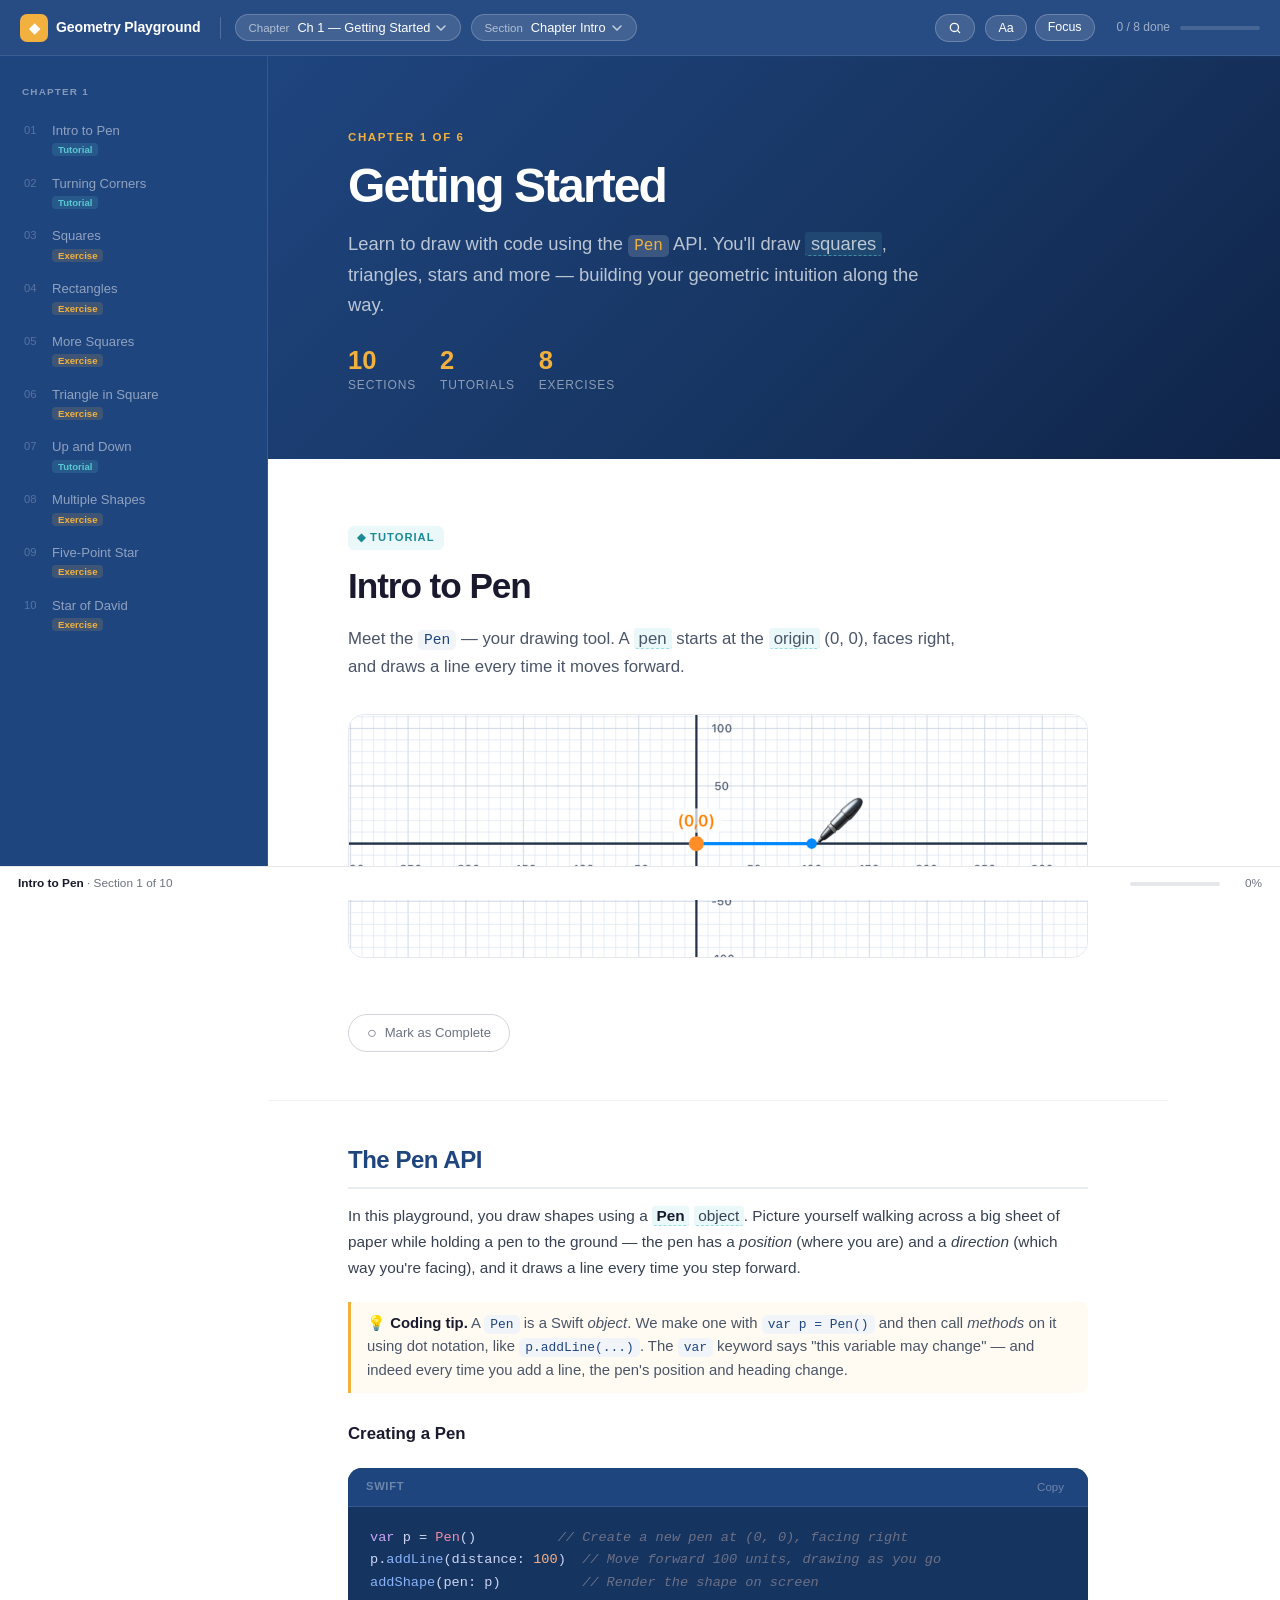
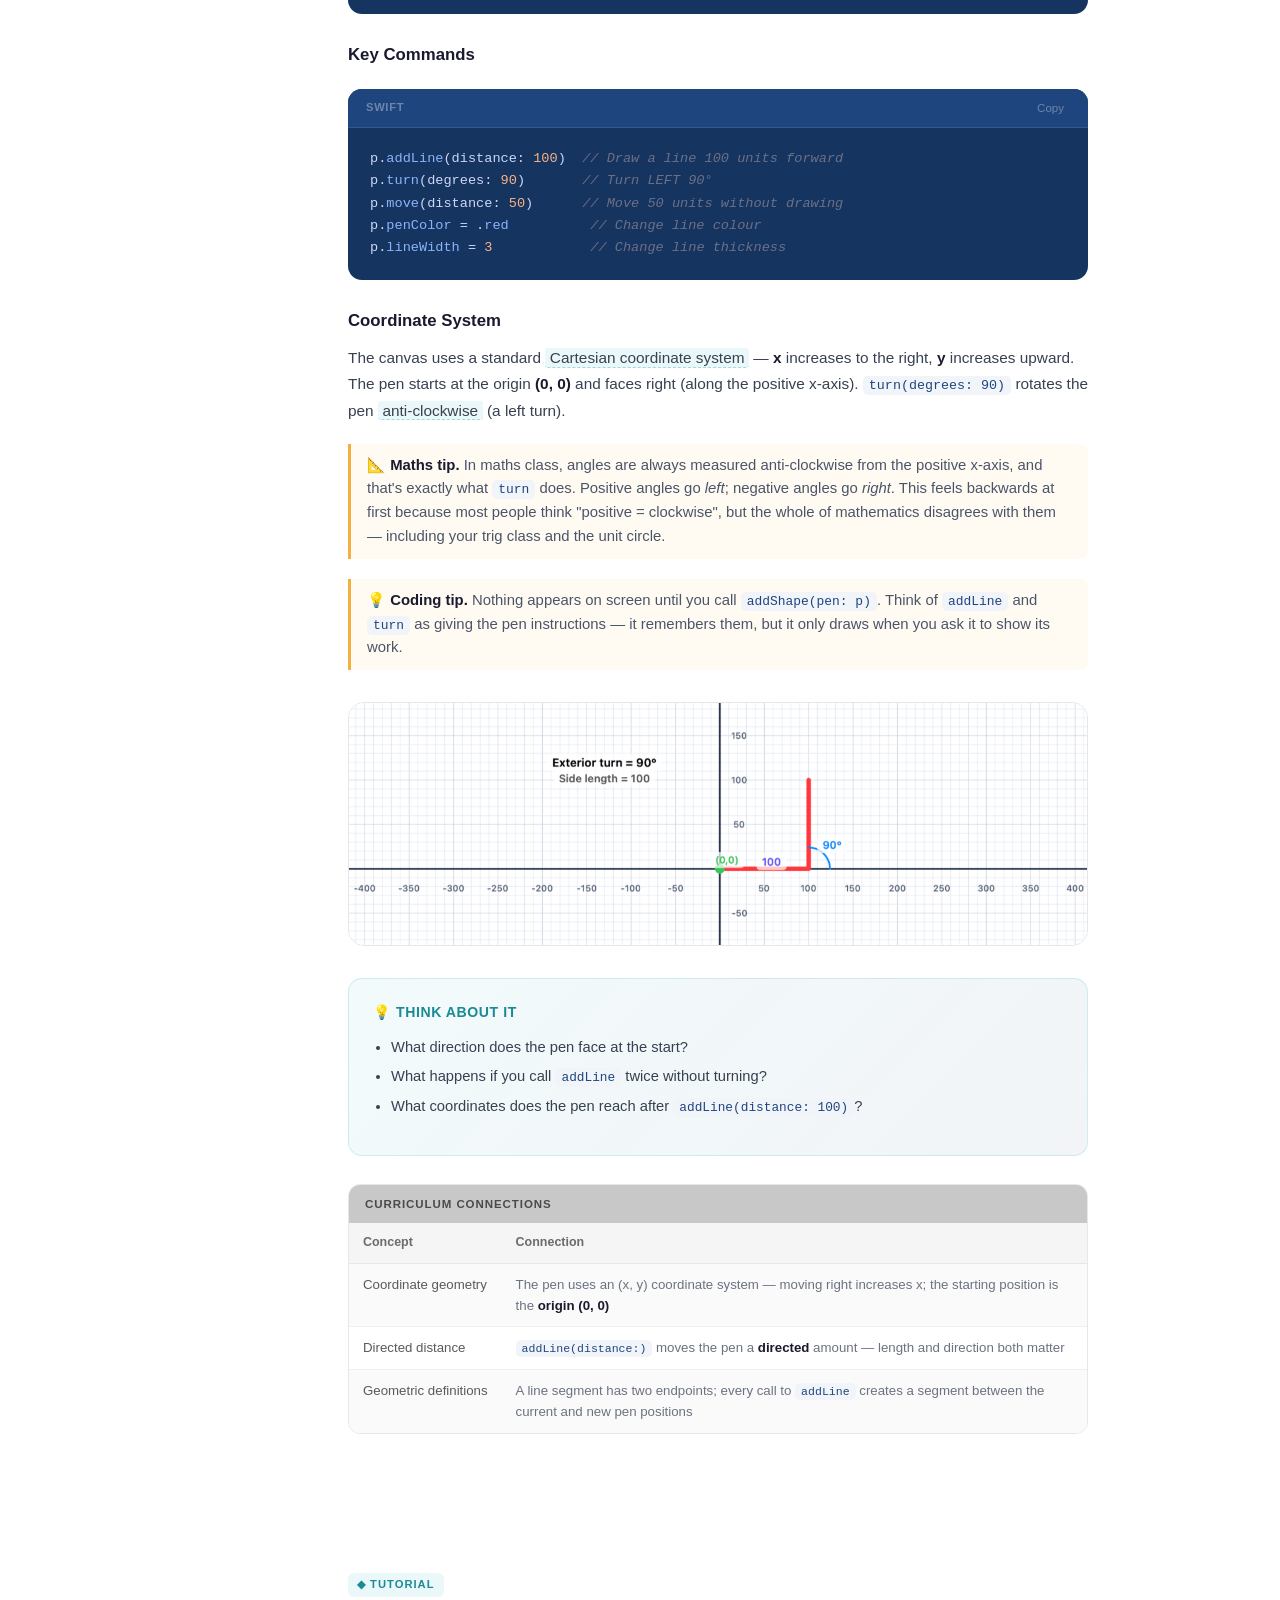
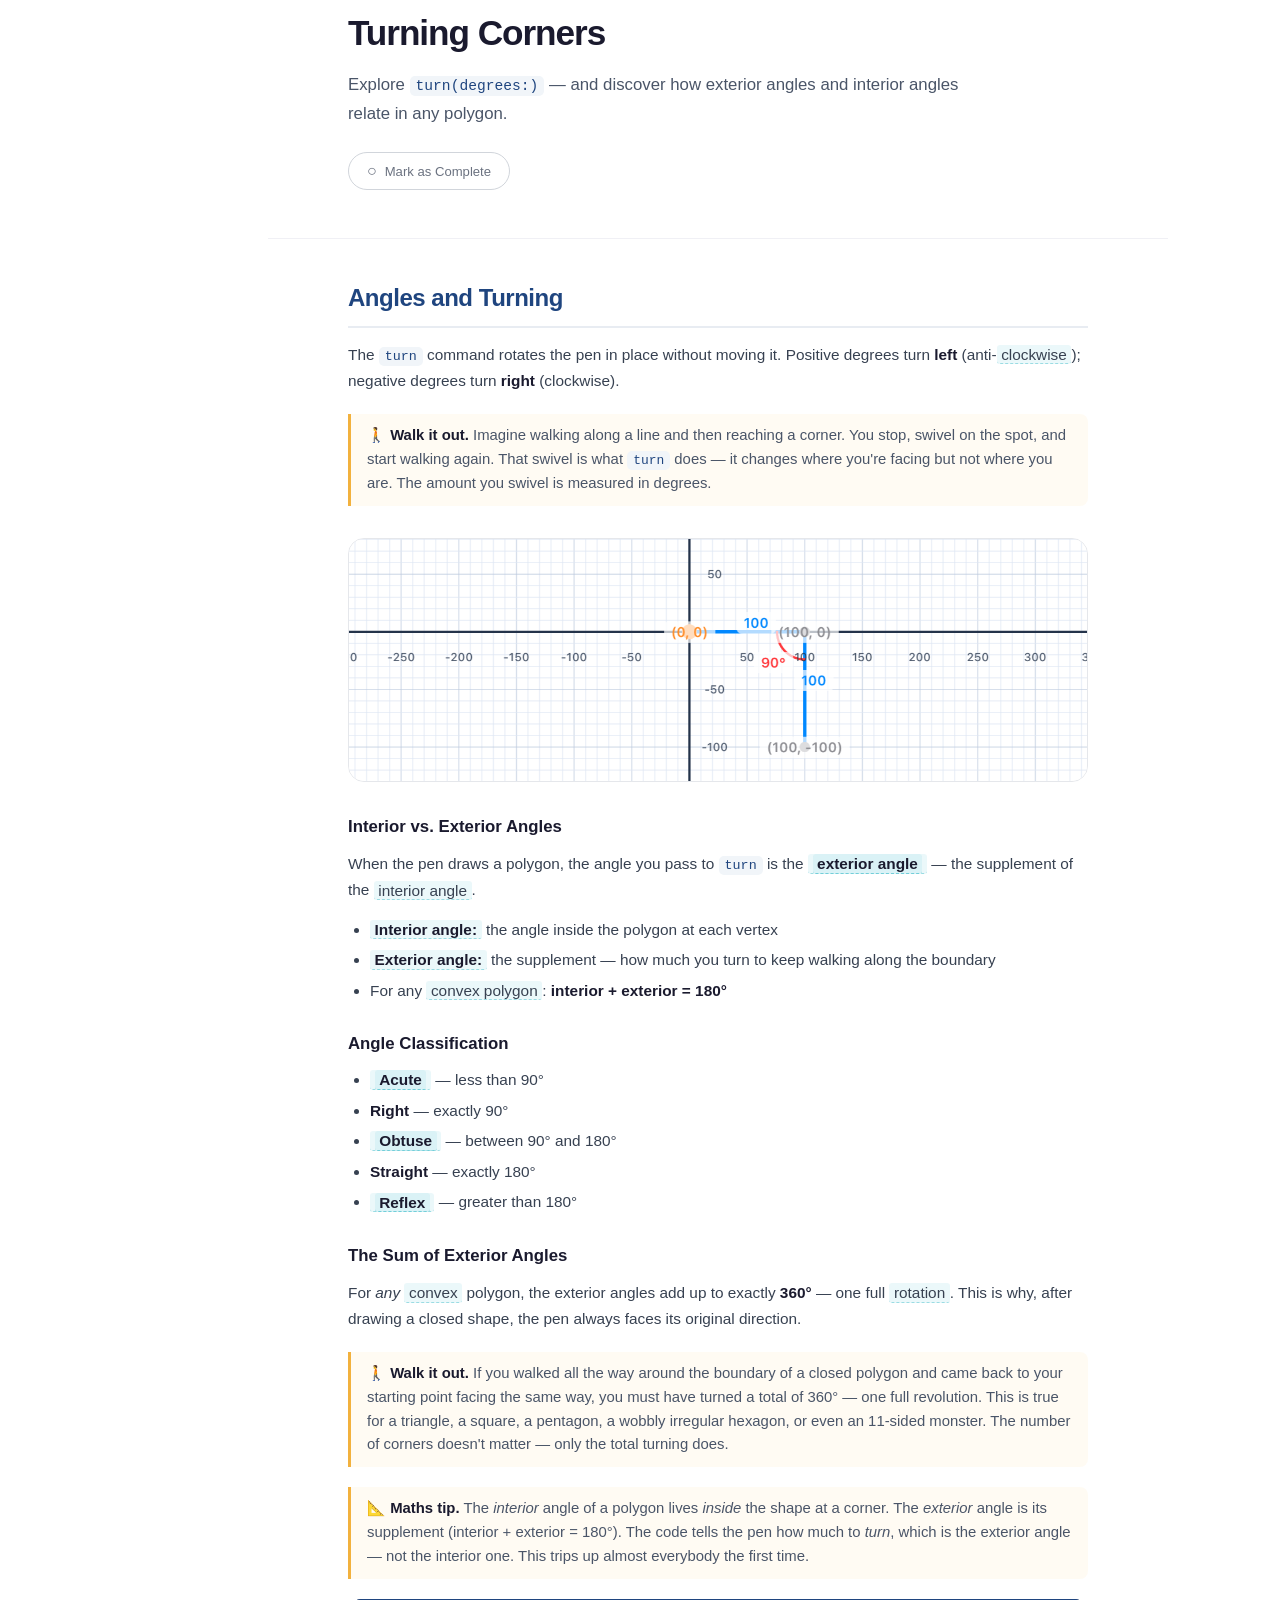
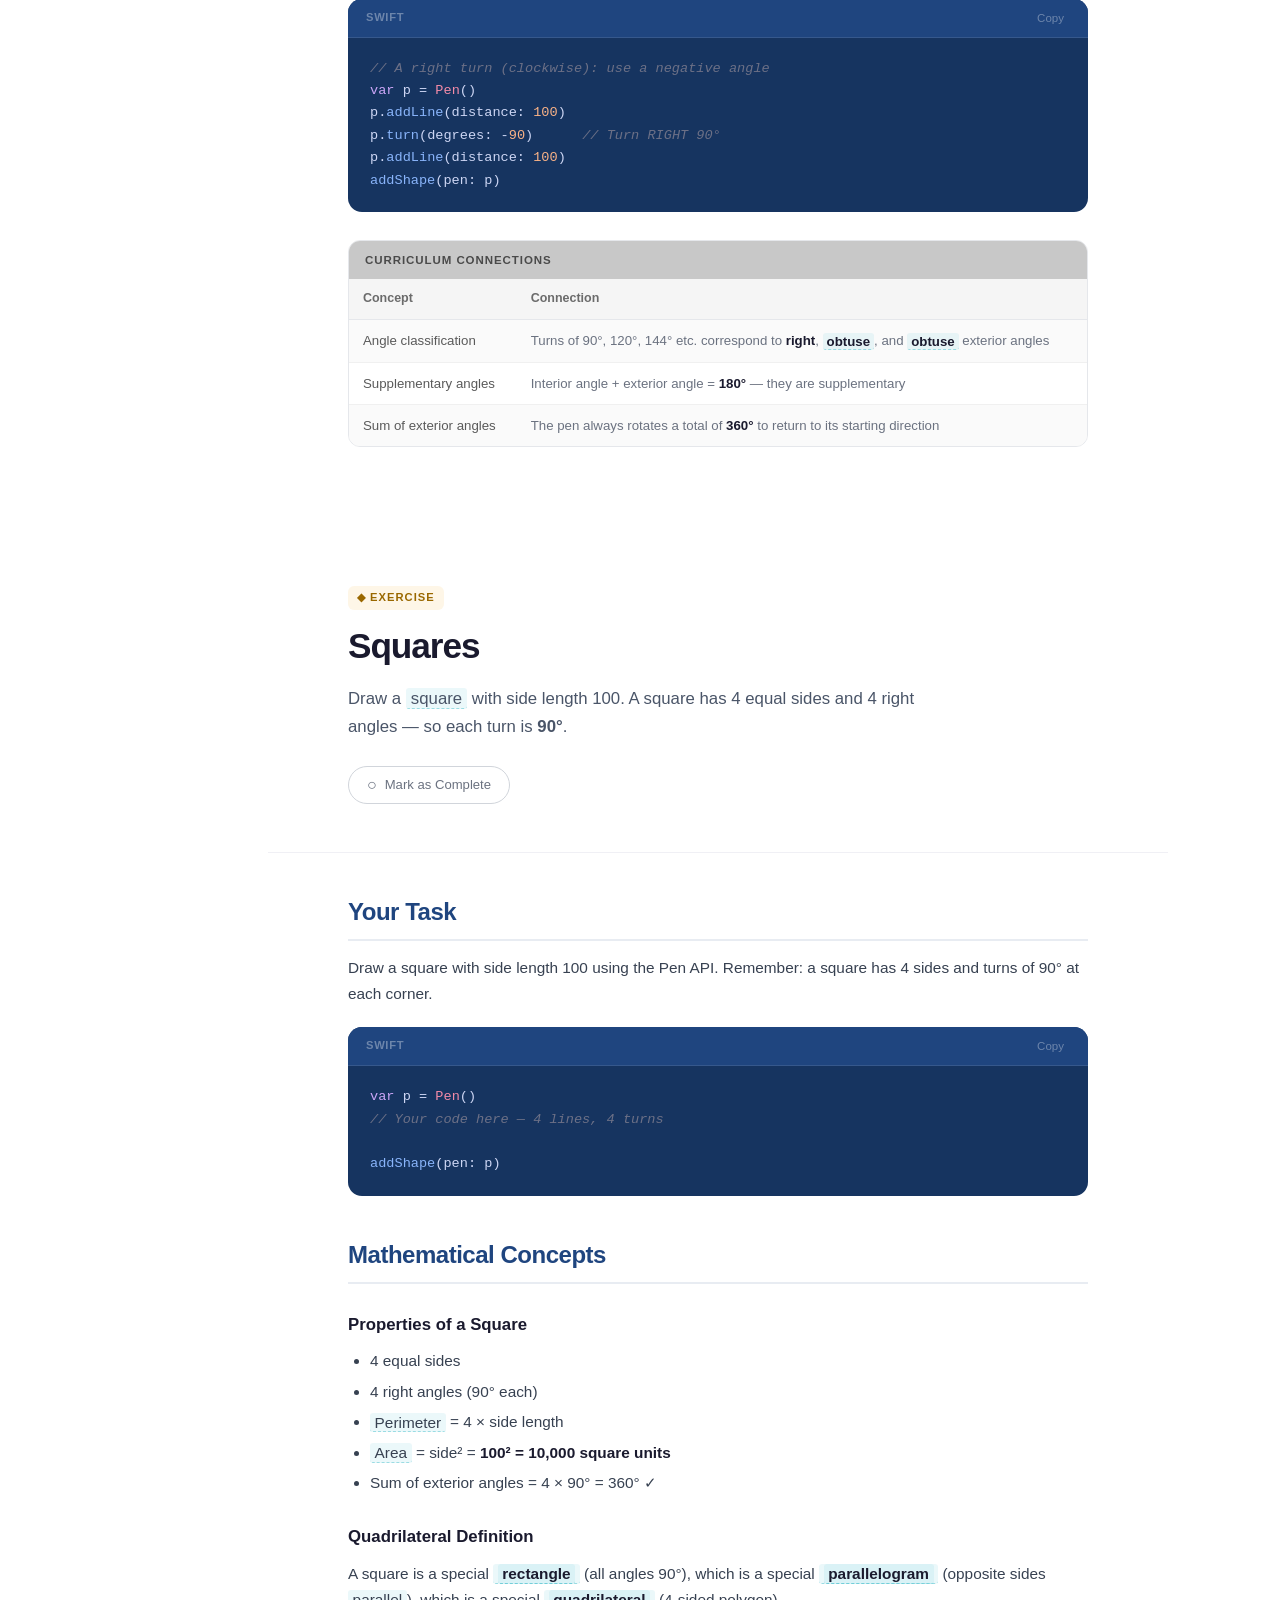
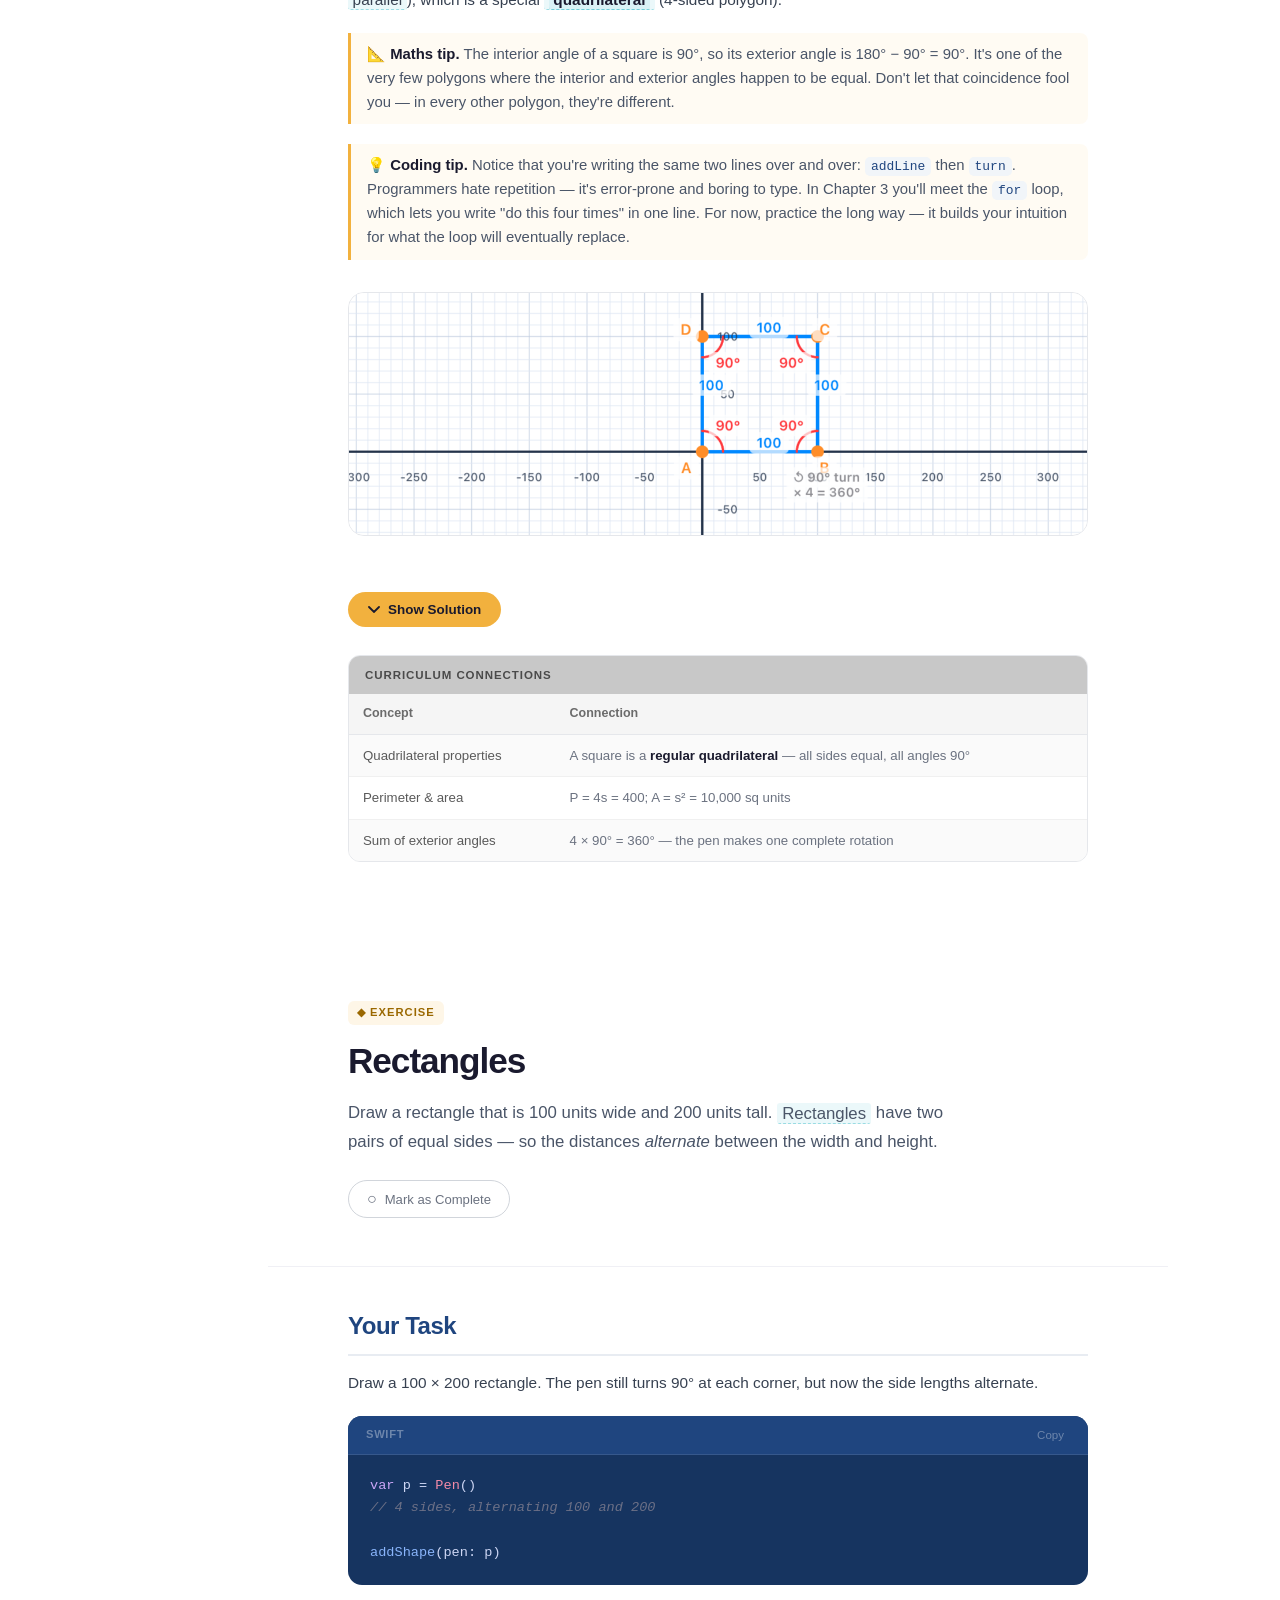
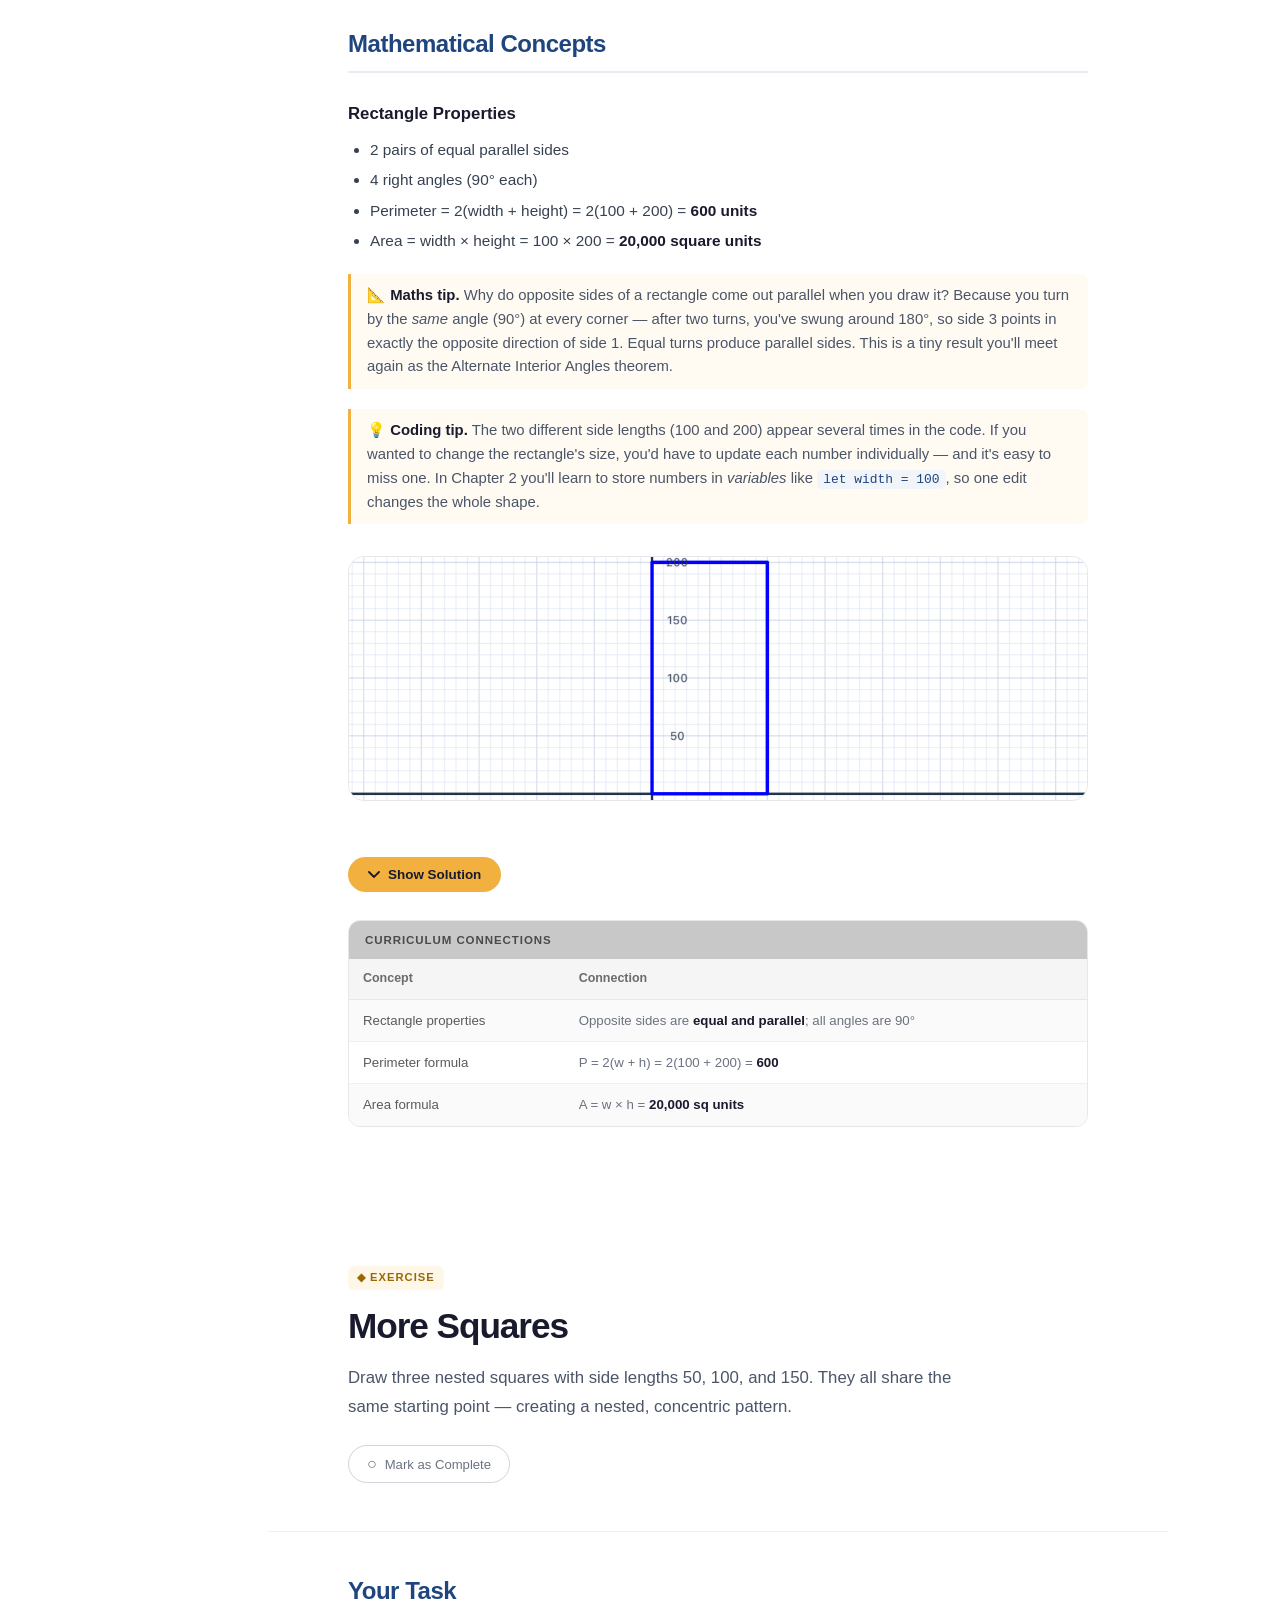
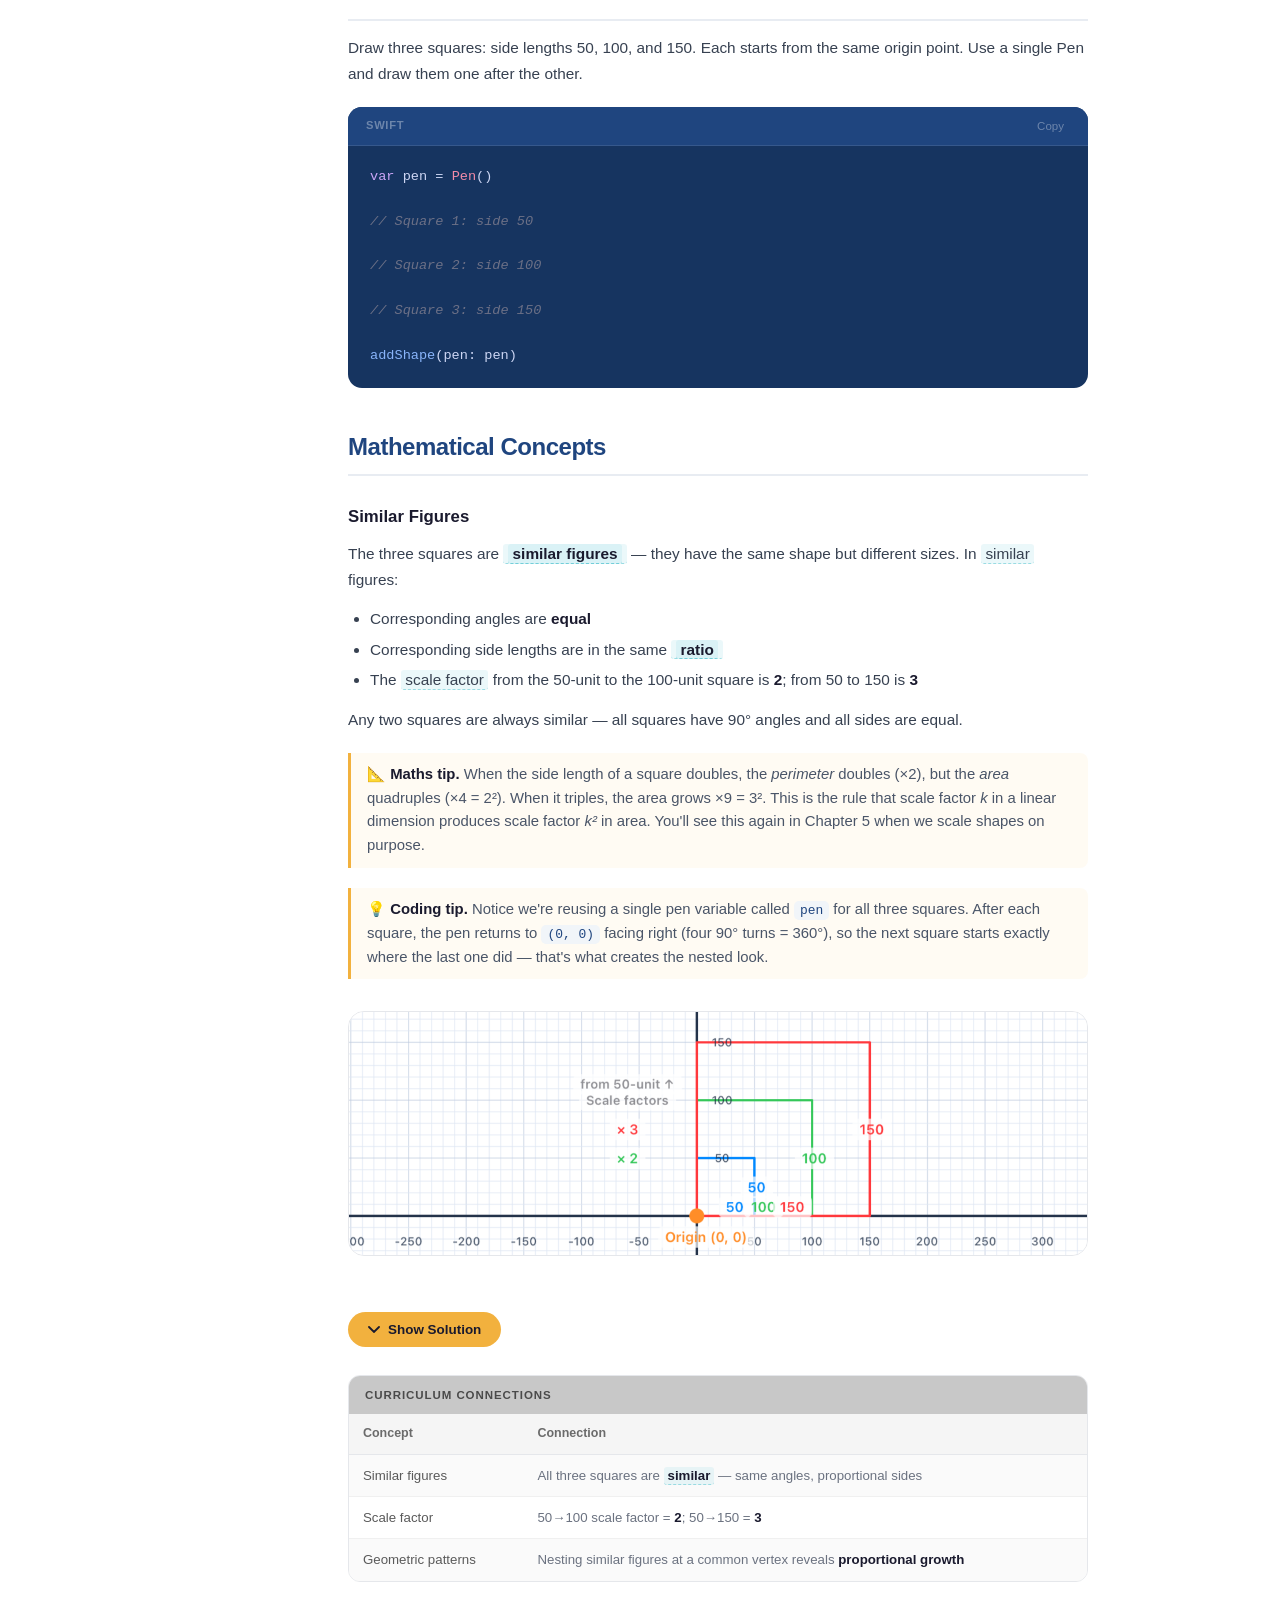
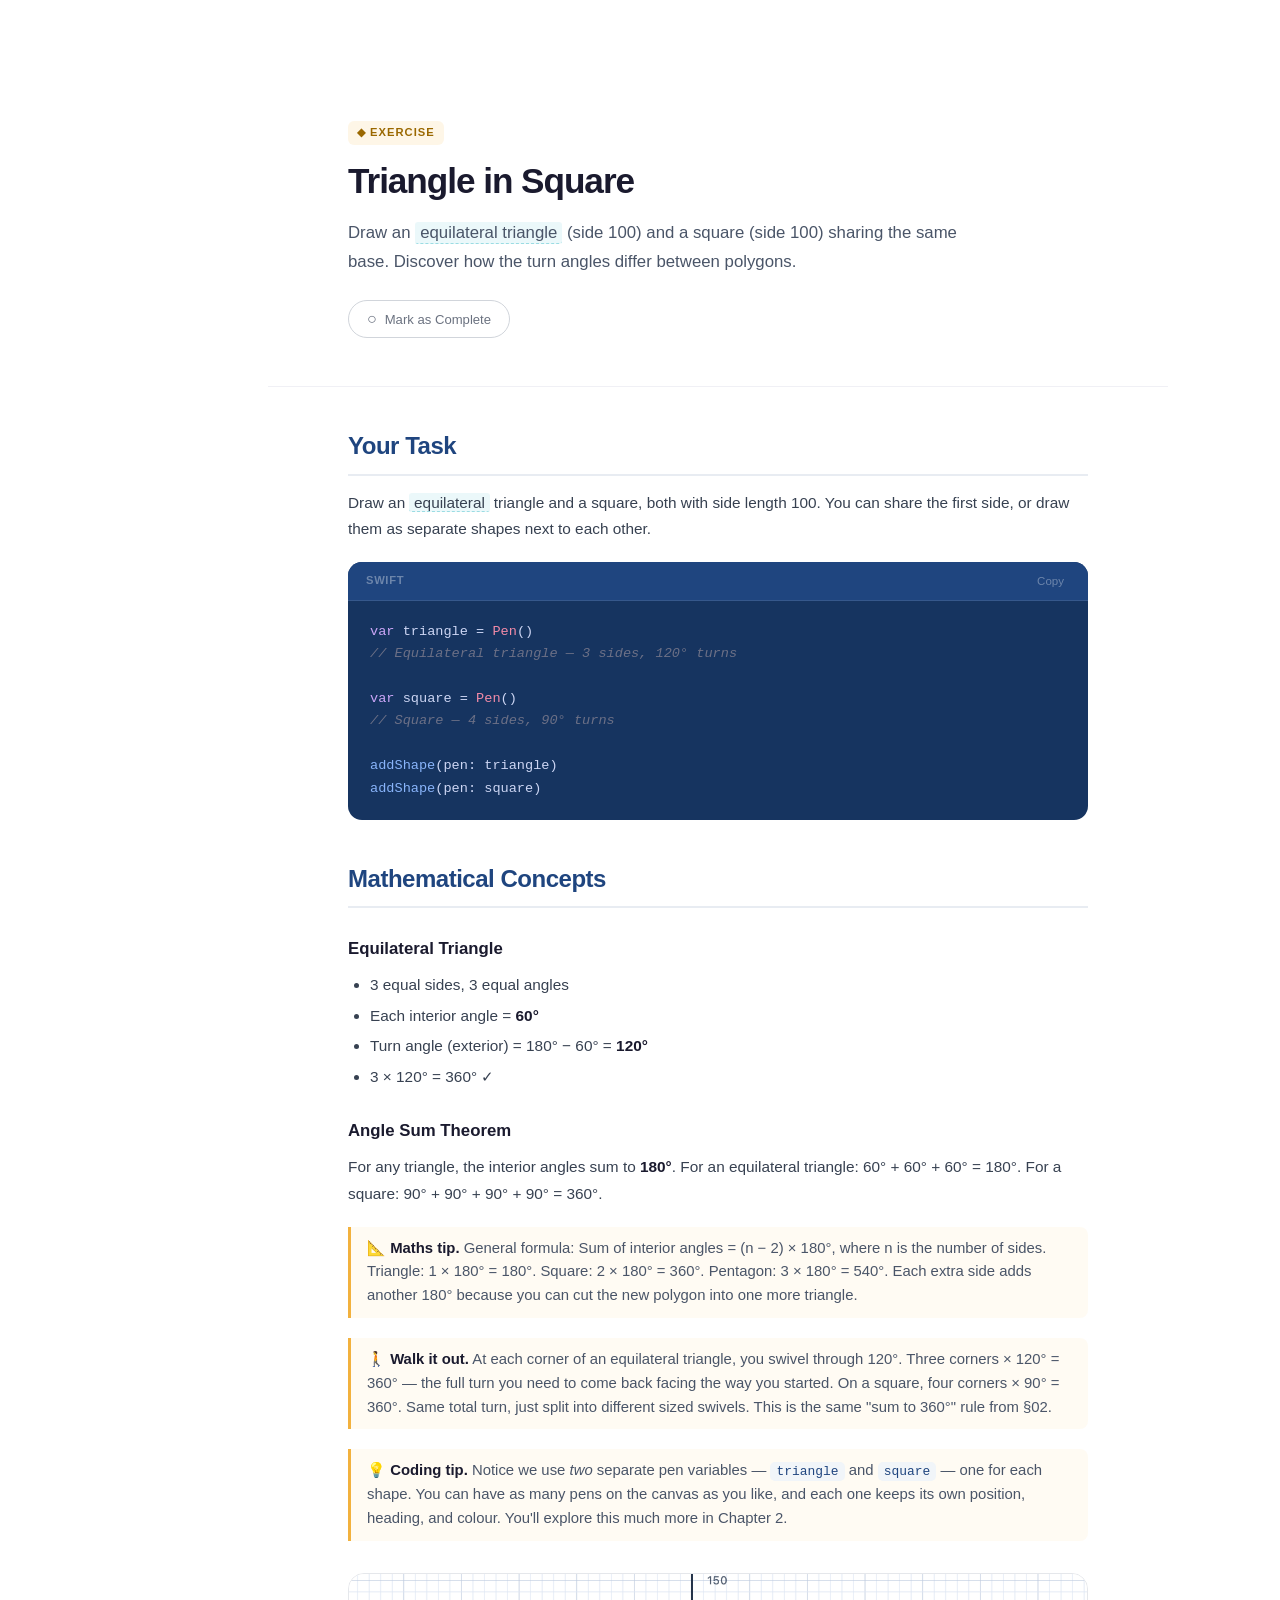
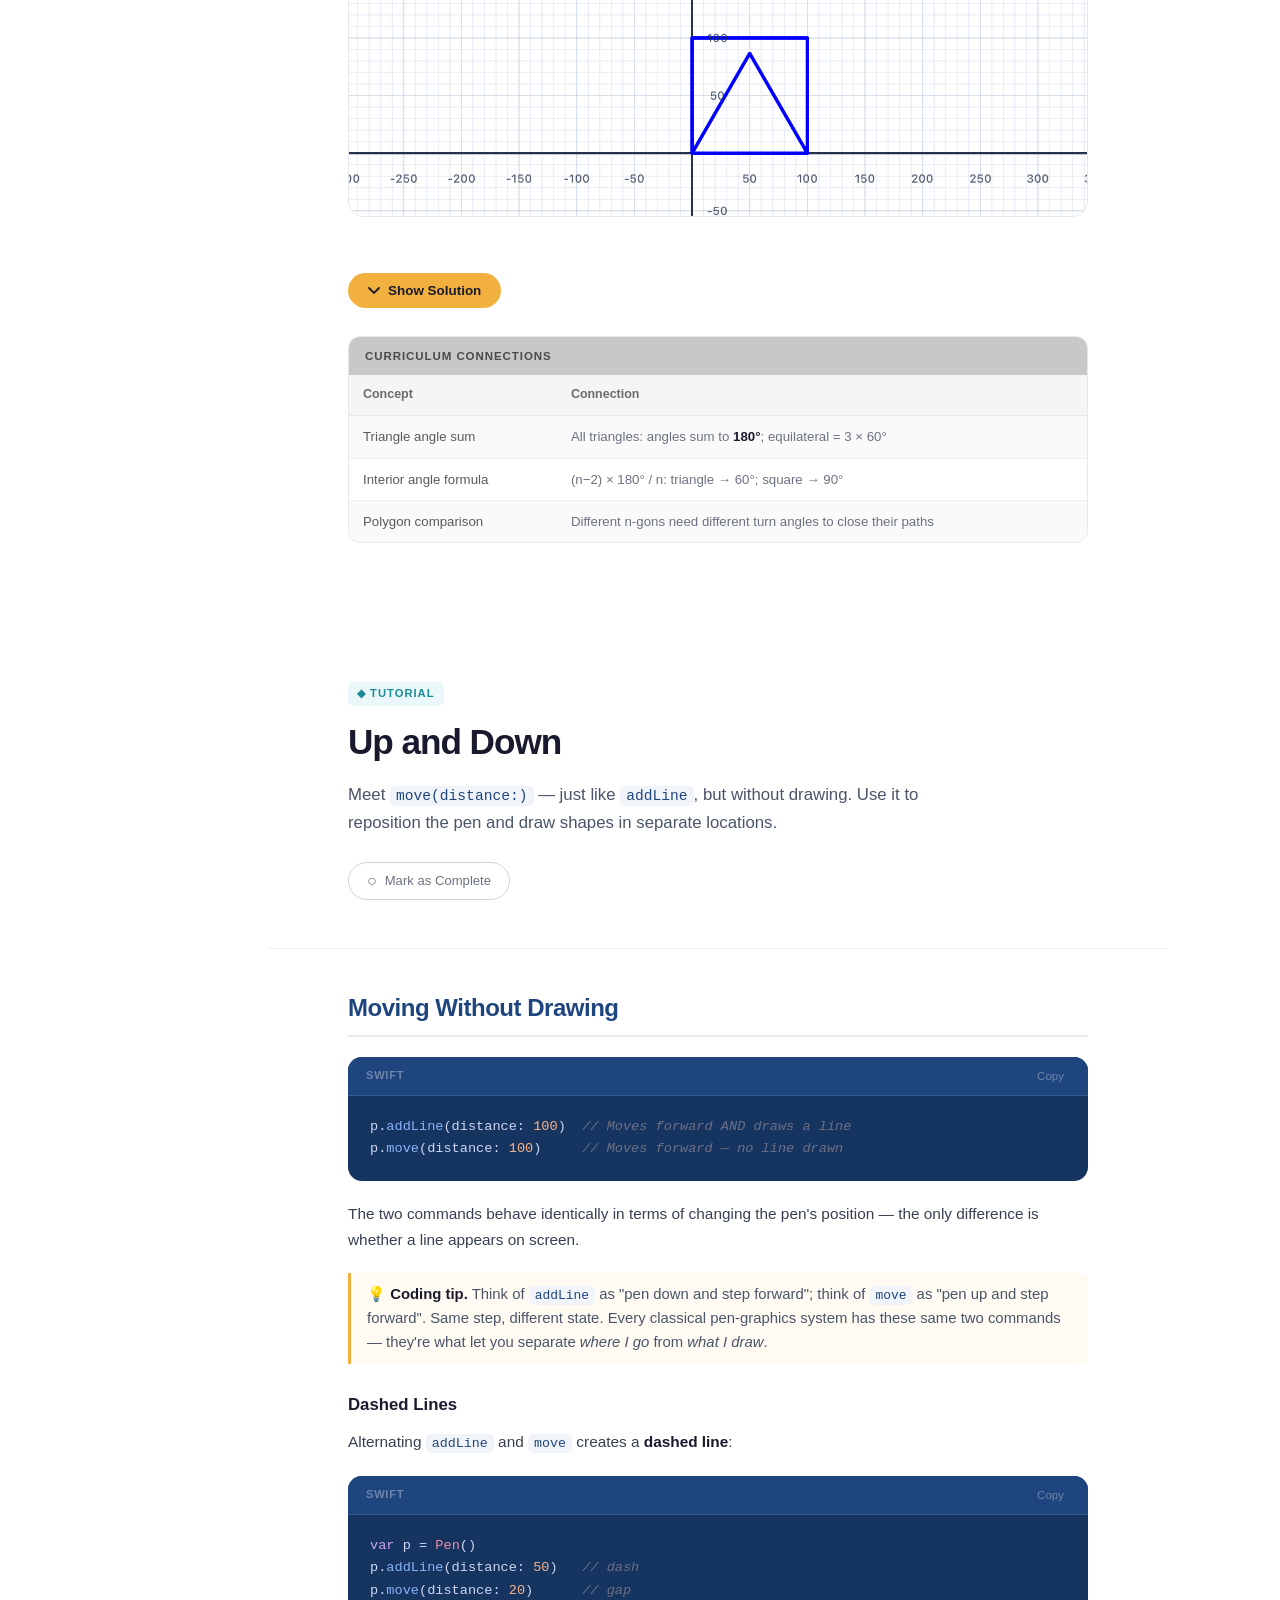
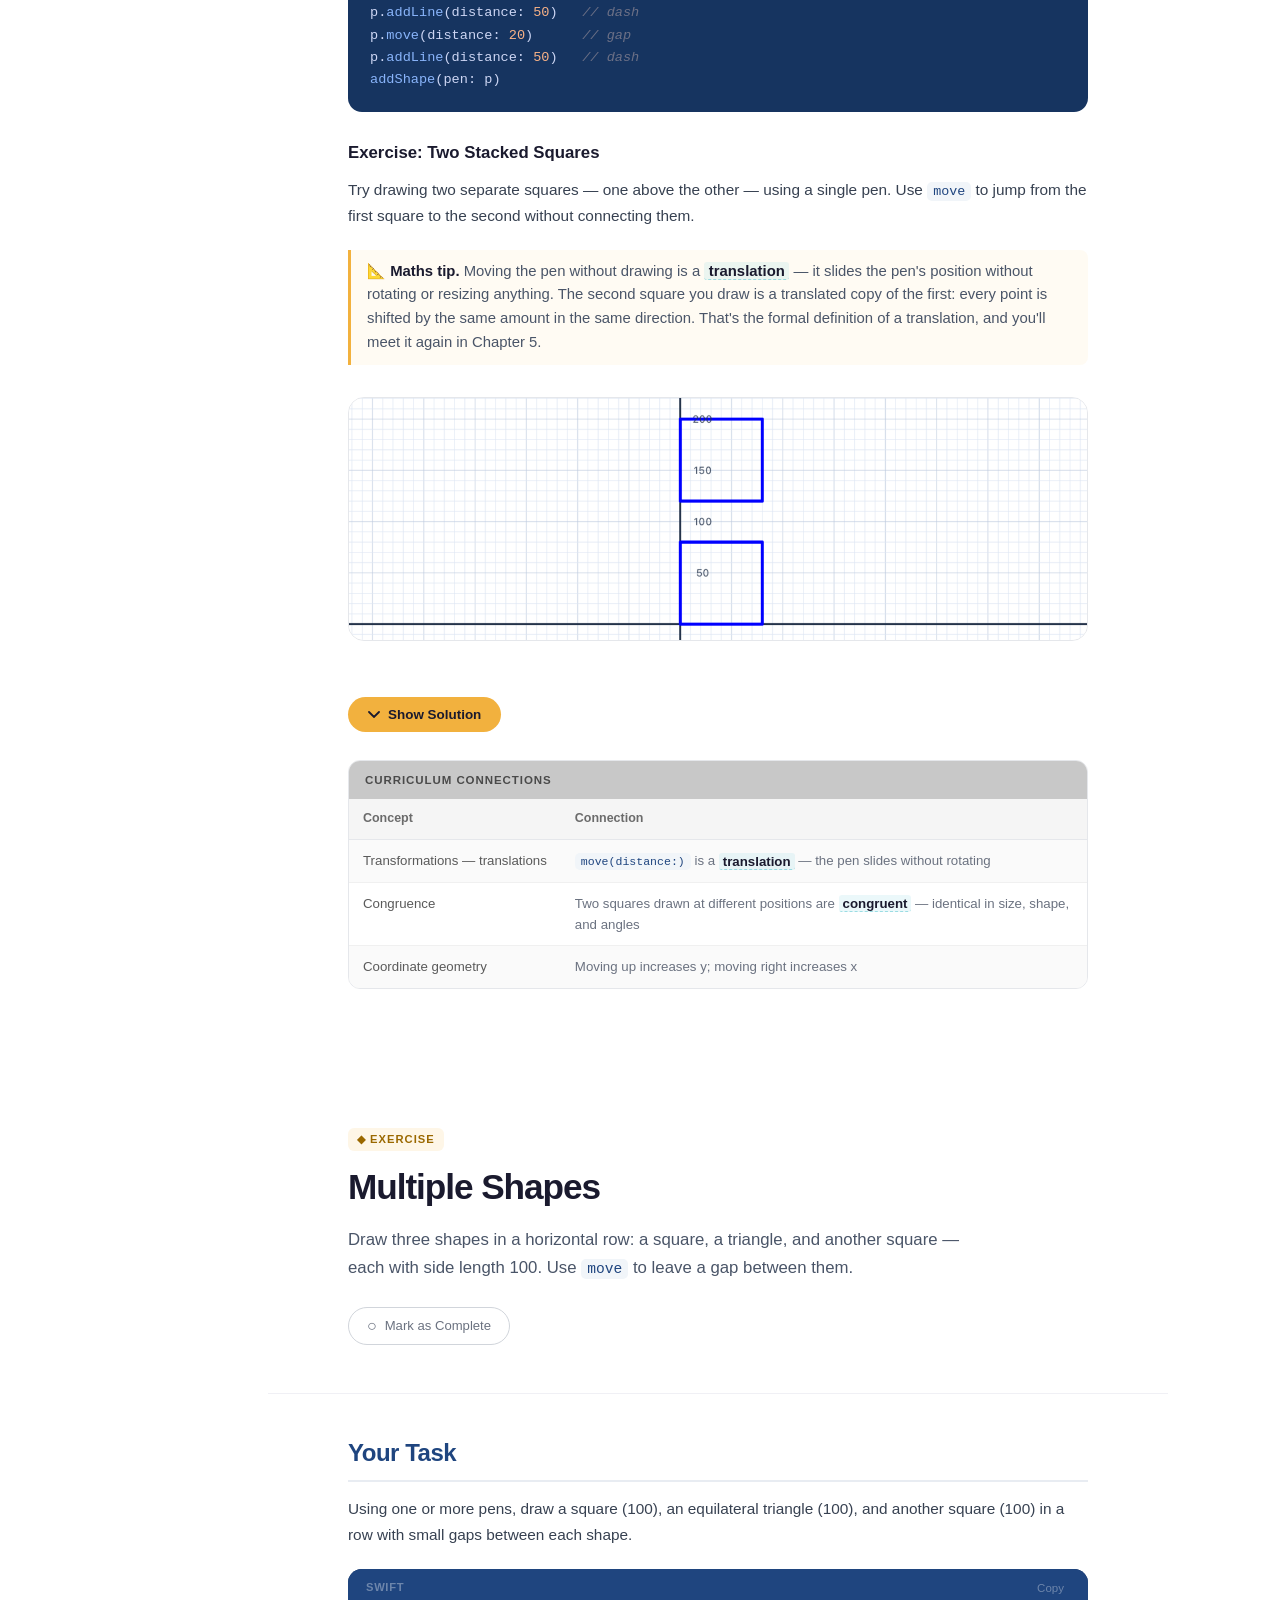
==== commit 0e7e5737: "update table headers" ====
--- a/01.html
+++ b/01.html
@@ -275,9 +275,9 @@
         </div>
 
         <div class="im-table-wrap">
-          <div class="im-table-header">IM1 Curriculum Connections</div>
+          <div class="im-table-header">Curriculum Connections</div>
           <table>
-            <tr><th>IM1 Concept</th><th>Connection</th></tr>
+            <tr><th>Concept</th><th>Connection</th></tr>
             <tr><td>Coordinate geometry</td><td>The pen uses an (x, y) coordinate system — moving right increases x; the starting position is the <strong>origin (0, 0)</strong></td></tr>
             <tr><td>Directed distance</td><td><code>addLine(distance:)</code> moves the pen a <strong>directed</strong> amount — length and direction both matter</td></tr>
             <tr><td>Geometric definitions</td><td>A line segment has two endpoints; every call to <code>addLine</code> creates a segment between the current and new pen positions</td></tr>
@@ -341,9 +341,9 @@
           </div>
 
         <div class="im-table-wrap">
-          <div class="im-table-header">IM1 Curriculum Connections</div>
+          <div class="im-table-header">Curriculum Connections</div>
           <table>
-            <tr><th>IM1 Concept</th><th>Connection</th></tr>
+            <tr><th>Concept</th><th>Connection</th></tr>
             <tr><td>Angle classification</td><td>Turns of 90°, 120°, 144° etc. correspond to <strong>right</strong>, <strong>obtuse</strong>, and <strong>obtuse</strong> exterior angles</td></tr>
             <tr><td>Supplementary angles</td><td>Interior angle + exterior angle = <strong>180°</strong> — they are supplementary</td></tr>
             <tr><td>Sum of exterior angles</td><td>The pen always rotates a total of <strong>360°</strong> to return to its starting direction</td></tr>
@@ -417,9 +417,9 @@
         </div>
 
         <div class="im-table-wrap">
-          <div class="im-table-header">IM1 Curriculum Connections</div>
+          <div class="im-table-header">Curriculum Connections</div>
           <table>
-            <tr><th>IM1 Concept</th><th>Connection</th></tr>
+            <tr><th>Concept</th><th>Connection</th></tr>
             <tr><td>Quadrilateral properties</td><td>A square is a <strong>regular quadrilateral</strong> — all sides equal, all angles 90°</td></tr>
             <tr><td>Perimeter &amp; area</td><td>P = 4s = 400; A = s² = 10,000 sq units</td></tr>
             <tr><td>Sum of exterior angles</td><td>4 × 90° = 360° — the pen makes one complete rotation</td></tr>
@@ -488,9 +488,9 @@
         </div>
 
         <div class="im-table-wrap">
-          <div class="im-table-header">IM1 Curriculum Connections</div>
+          <div class="im-table-header">Curriculum Connections</div>
           <table>
-            <tr><th>IM1 Concept</th><th>Connection</th></tr>
+            <tr><th>Concept</th><th>Connection</th></tr>
             <tr><td>Rectangle properties</td><td>Opposite sides are <strong>equal and parallel</strong>; all angles are 90°</td></tr>
             <tr><td>Perimeter formula</td><td>P = 2(w + h) = 2(100 + 200) = <strong>600</strong></td></tr>
             <tr><td>Area formula</td><td>A = w × h = <strong>20,000 sq units</strong></td></tr>
@@ -589,9 +589,9 @@
         </div>
 
         <div class="im-table-wrap">
-          <div class="im-table-header">IM1 Curriculum Connections</div>
+          <div class="im-table-header">Curriculum Connections</div>
           <table>
-            <tr><th>IM1 Concept</th><th>Connection</th></tr>
+            <tr><th>Concept</th><th>Connection</th></tr>
             <tr><td>Similar figures</td><td>All three squares are <strong>similar</strong> — same angles, proportional sides</td></tr>
             <tr><td>Scale factor</td><td>50→100 scale factor = <strong>2</strong>; 50→150 = <strong>3</strong></td></tr>
             <tr><td>Geometric patterns</td><td>Nesting similar figures at a common vertex reveals <strong>proportional growth</strong></td></tr>
@@ -678,9 +678,9 @@
         </div>
 
         <div class="im-table-wrap">
-          <div class="im-table-header">IM1 Curriculum Connections</div>
+          <div class="im-table-header">Curriculum Connections</div>
           <table>
-            <tr><th>IM1 Concept</th><th>Connection</th></tr>
+            <tr><th>Concept</th><th>Connection</th></tr>
             <tr><td>Triangle angle sum</td><td>All triangles: angles sum to <strong>180°</strong>; equilateral = 3 × 60°</td></tr>
             <tr><td>Interior angle formula</td><td>(n−2) × 180° / n: triangle → 60°; square → 90°</td></tr>
             <tr><td>Polygon comparison</td><td>Different n-gons need different turn angles to close their paths</td></tr>
@@ -774,9 +774,9 @@
         </div>
 
         <div class="im-table-wrap">
-          <div class="im-table-header">IM1 Curriculum Connections</div>
+          <div class="im-table-header">Curriculum Connections</div>
           <table>
-            <tr><th>IM1 Concept</th><th>Connection</th></tr>
+            <tr><th>Concept</th><th>Connection</th></tr>
             <tr><td>Transformations — translations</td><td><code>move(distance:)</code> is a <strong>translation</strong> — the pen slides without rotating</td></tr>
             <tr><td>Congruence</td><td>Two squares drawn at different positions are <strong>congruent</strong> — identical in size, shape, and angles</td></tr>
             <tr><td>Coordinate geometry</td><td>Moving up increases y; moving right increases x</td></tr>
@@ -866,9 +866,9 @@
         </div>
 
         <div class="im-table-wrap">
-          <div class="im-table-header">IM1 Curriculum Connections</div>
+          <div class="im-table-header">Curriculum Connections</div>
           <table>
-            <tr><th>IM1 Concept</th><th>Connection</th></tr>
+            <tr><th>Concept</th><th>Connection</th></tr>
             <tr><td>Transformations — translations</td><td>Moving between shapes is a <strong>translation</strong>; the second square is the first translated</td></tr>
             <tr><td>Congruence</td><td>The two squares are <strong>congruent</strong> — identical shape, size, and angles</td></tr>
             <tr><td>Geometric modeling</td><td>Composing multiple shapes into one figure is a fundamental geometric skill</td></tr>
@@ -943,9 +943,9 @@
         </div>
 
         <div class="im-table-wrap">
-          <div class="im-table-header">IM1 Curriculum Connections</div>
+          <div class="im-table-header">Curriculum Connections</div>
           <table>
-            <tr><th>IM1 Concept</th><th>Connection</th></tr>
+            <tr><th>Concept</th><th>Connection</th></tr>
             <tr><td>Angle relationships</td><td>Each star point is an <strong>acute</strong> angle (36°); the turn angle (144°) is obtuse</td></tr>
             <tr><td>Sum of exterior angles</td><td>5 × 144° = 720° = 2 × 360° — the path winds <strong>twice</strong> around the centre</td></tr>
             <tr><td>Star polygon {5/2}</td><td>A generalisation of the regular polygon concept — connecting every k-th vertex</td></tr>
@@ -1051,9 +1051,9 @@
         </div>
 
         <div class="im-table-wrap">
-          <div class="im-table-header">IM1 Curriculum Connections</div>
+          <div class="im-table-header">Curriculum Connections</div>
           <table>
-            <tr><th>IM1 Concept</th><th>Connection</th></tr>
+            <tr><th>Concept</th><th>Connection</th></tr>
             <tr><td>Transformations — rotations</td><td>The downward triangle is a <strong>rotation</strong> of the upward triangle by 60° around the centre</td></tr>
             <tr><td>Congruence</td><td>The two triangles are <strong>congruent</strong> — same size, same angles; one is a rigid transformation of the other</td></tr>
             <tr><td>Rotational symmetry</td><td>The hexagram has <strong>order-6</strong> rotational symmetry</td></tr>
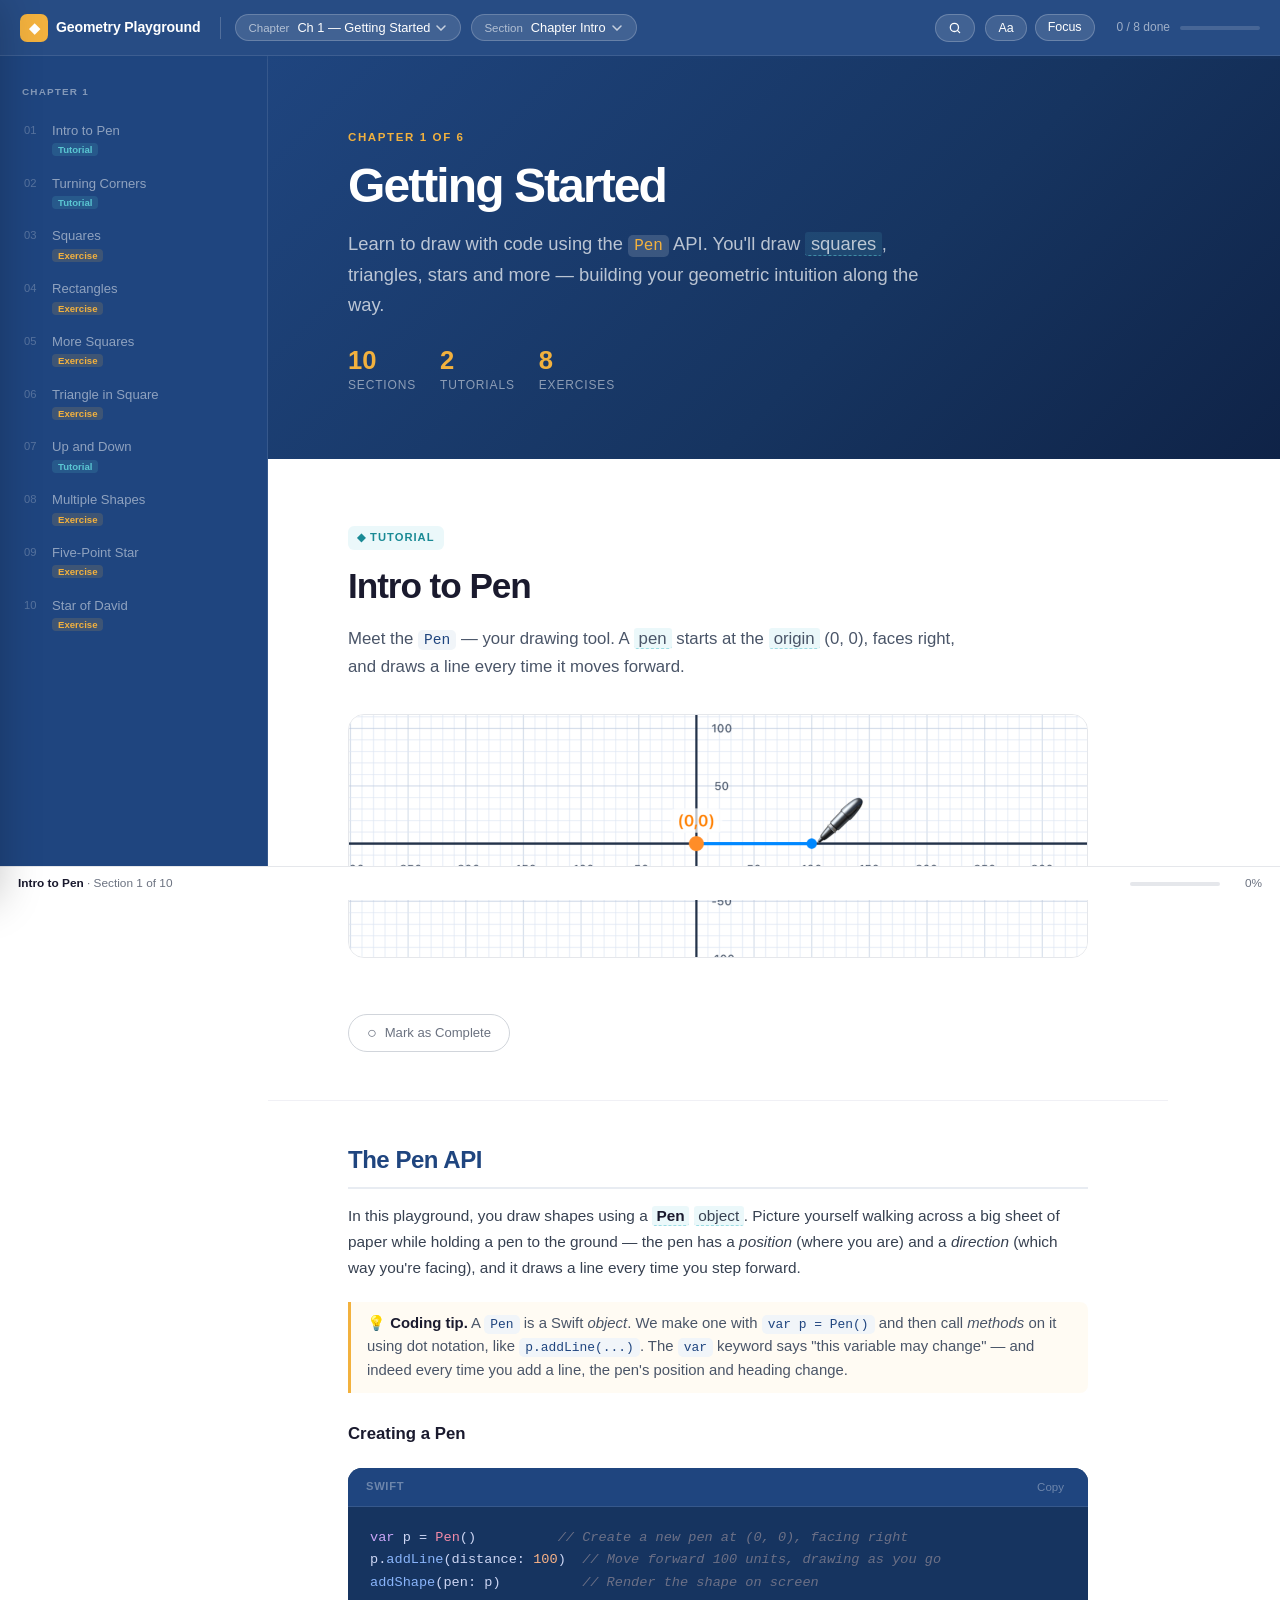
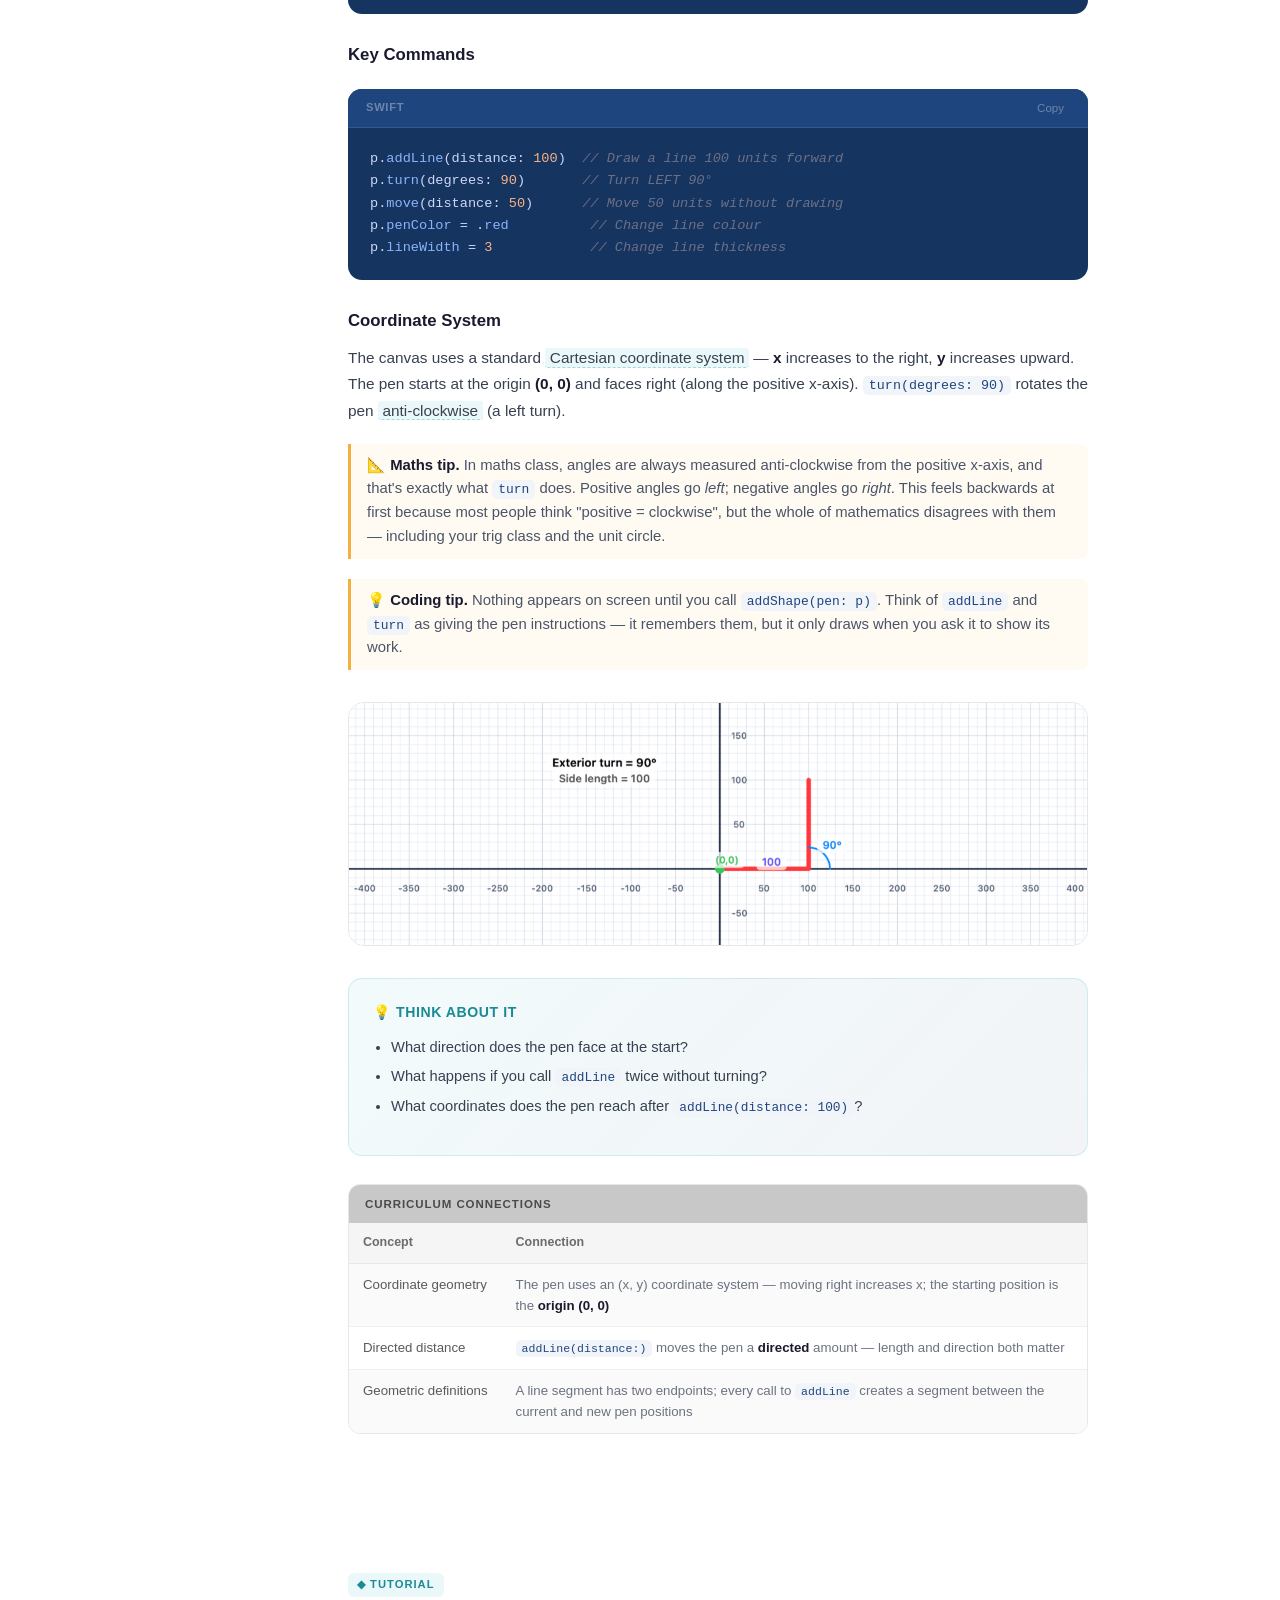
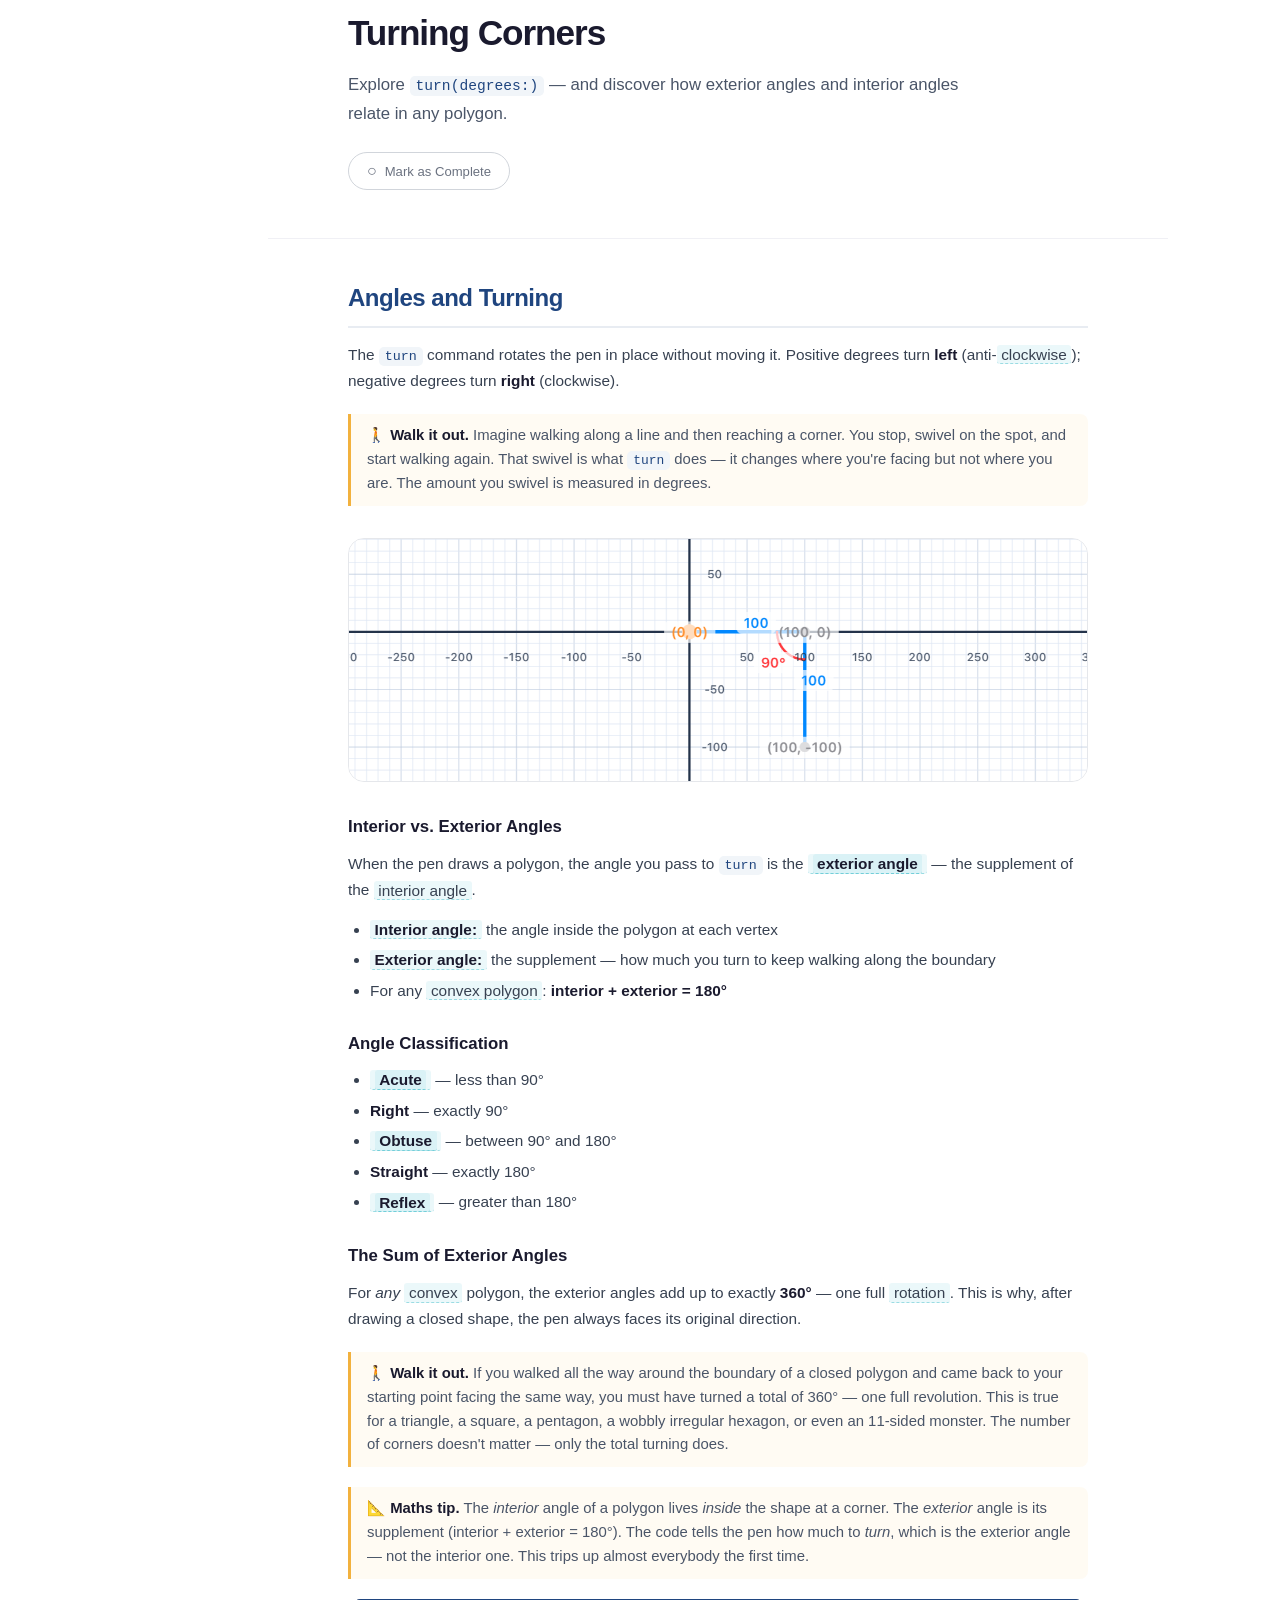
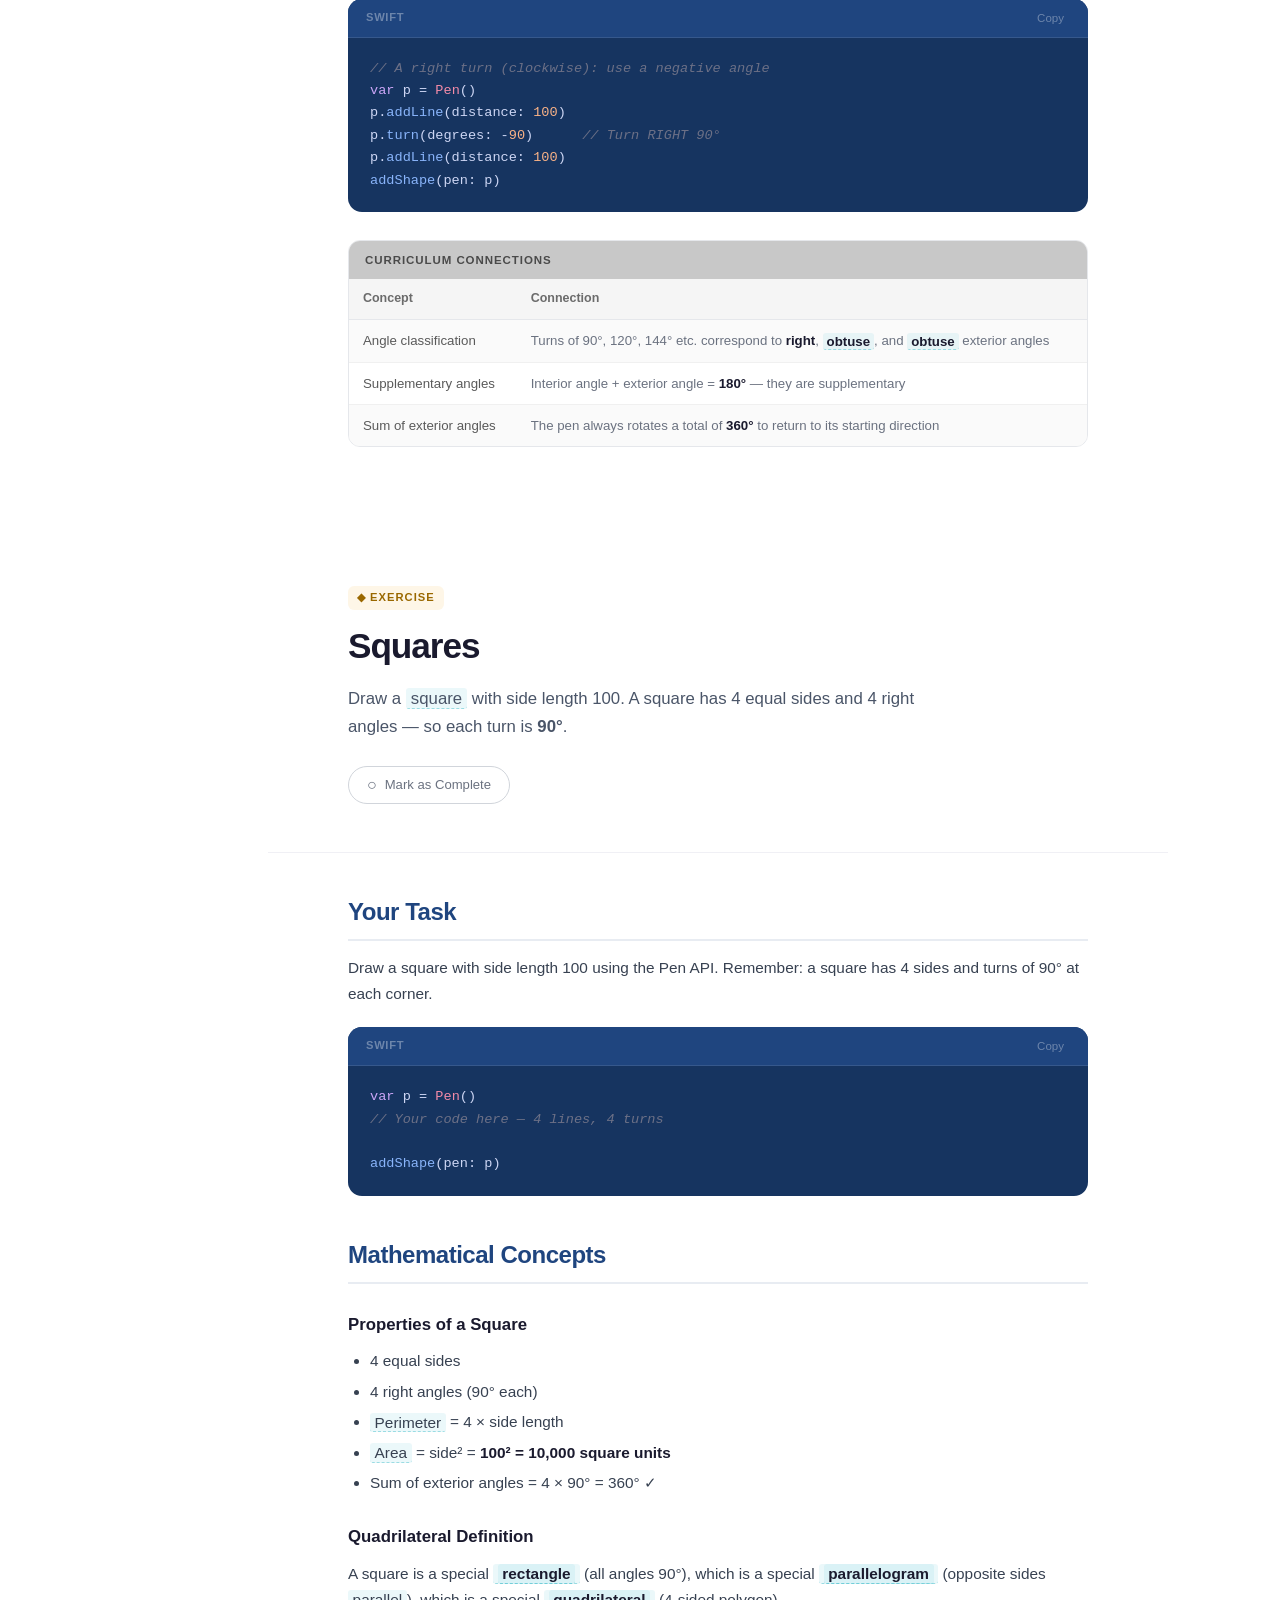
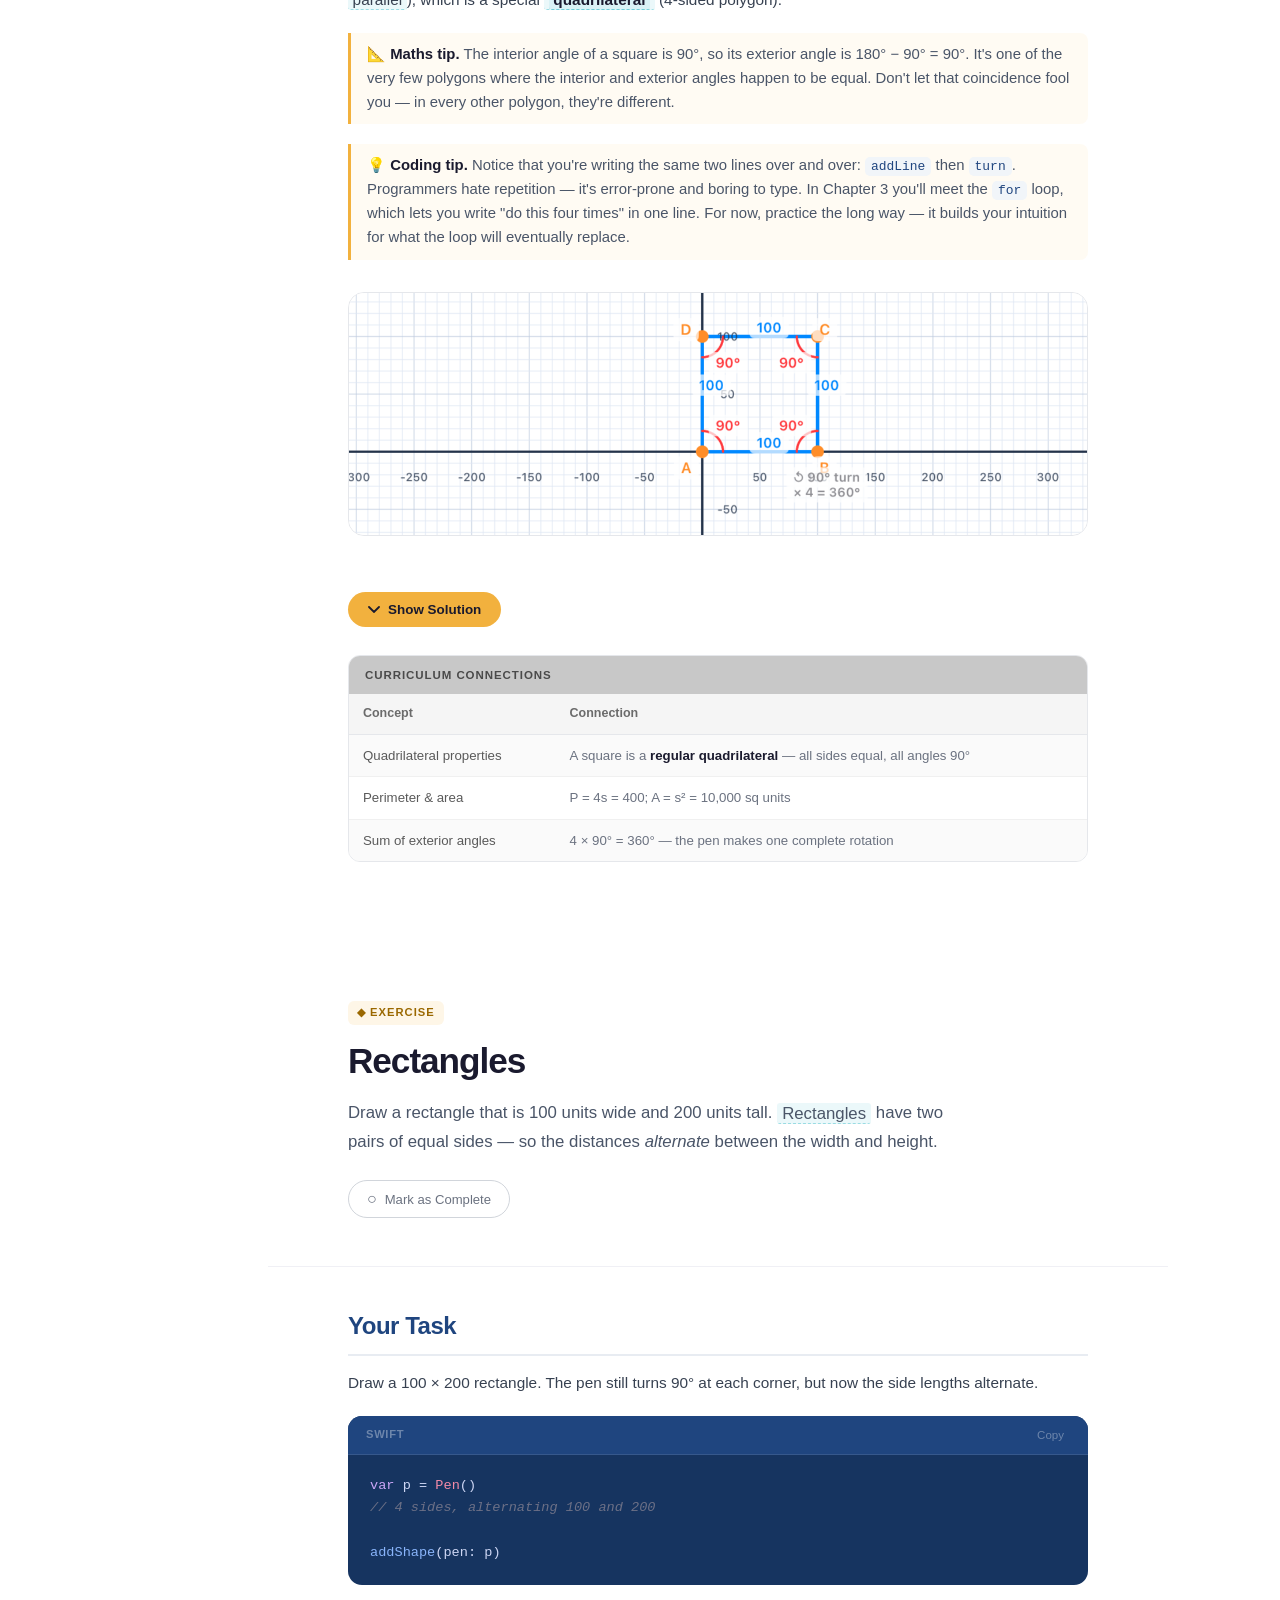
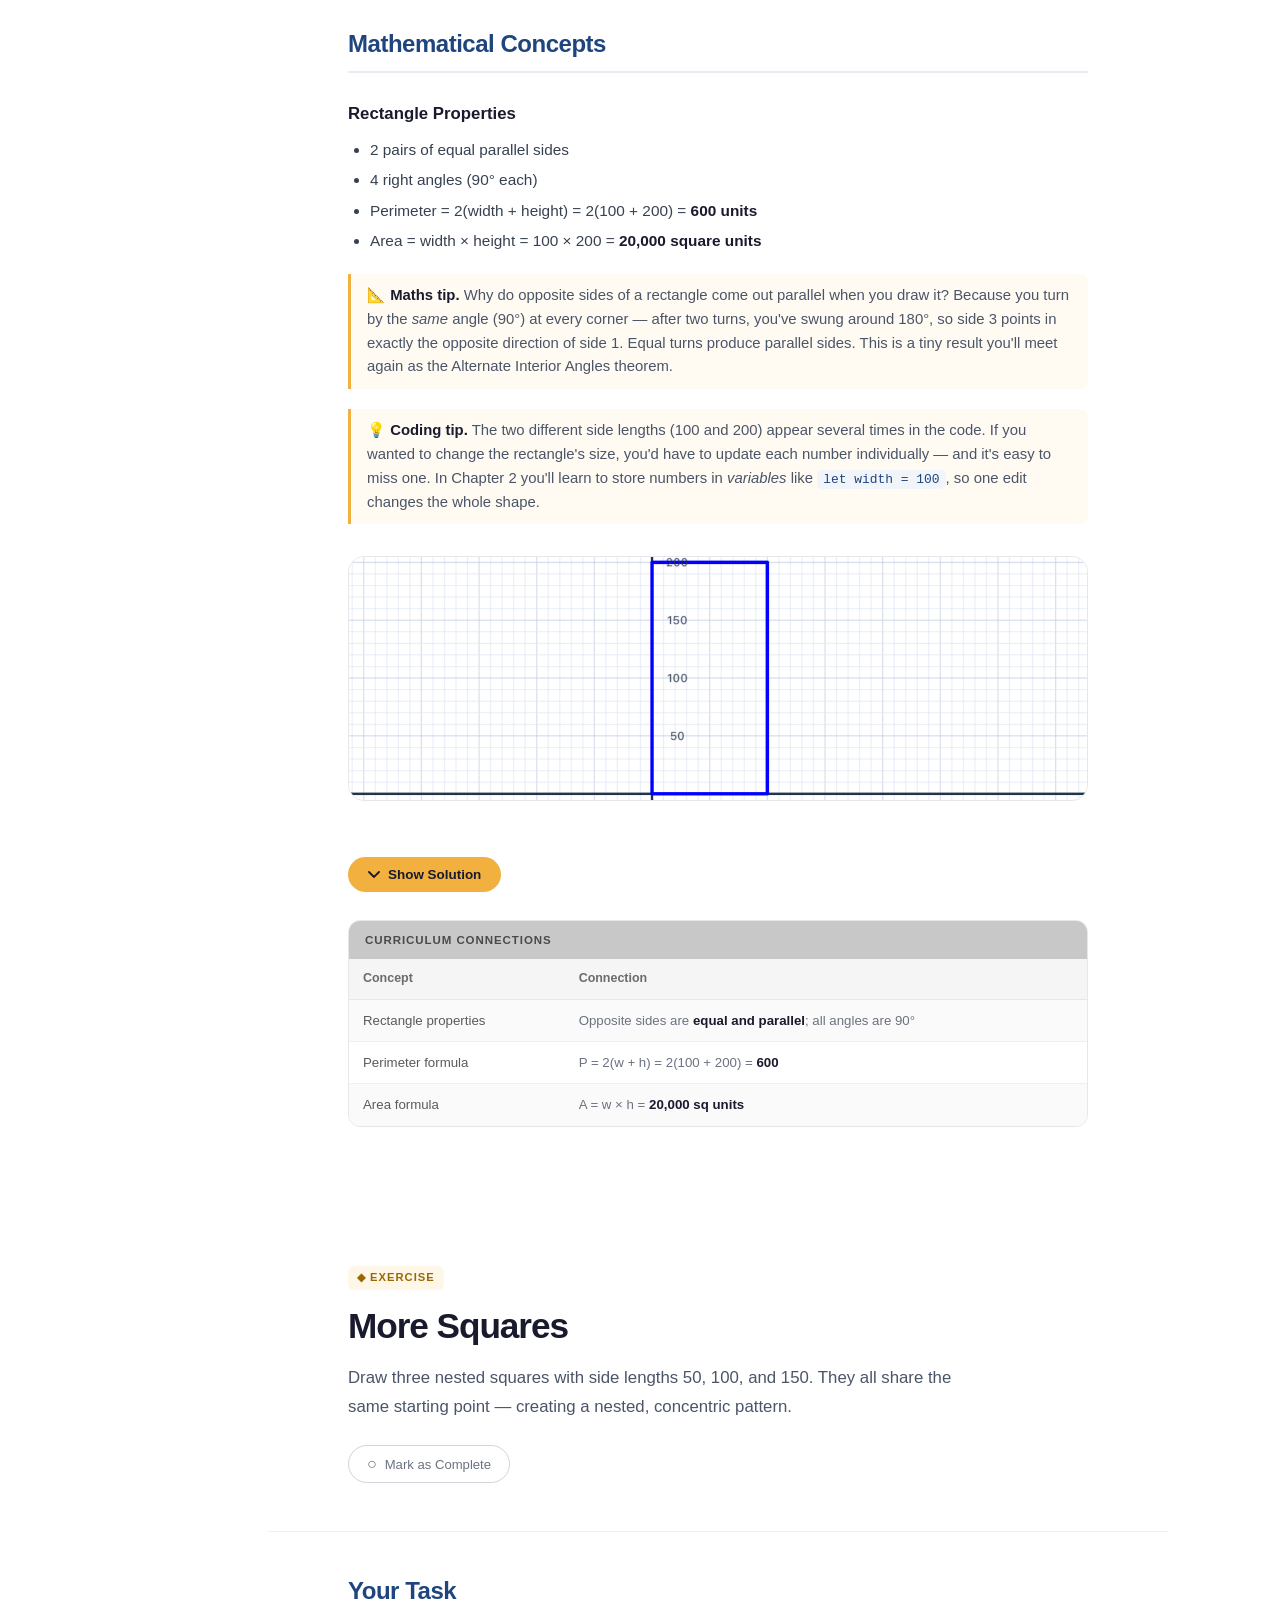
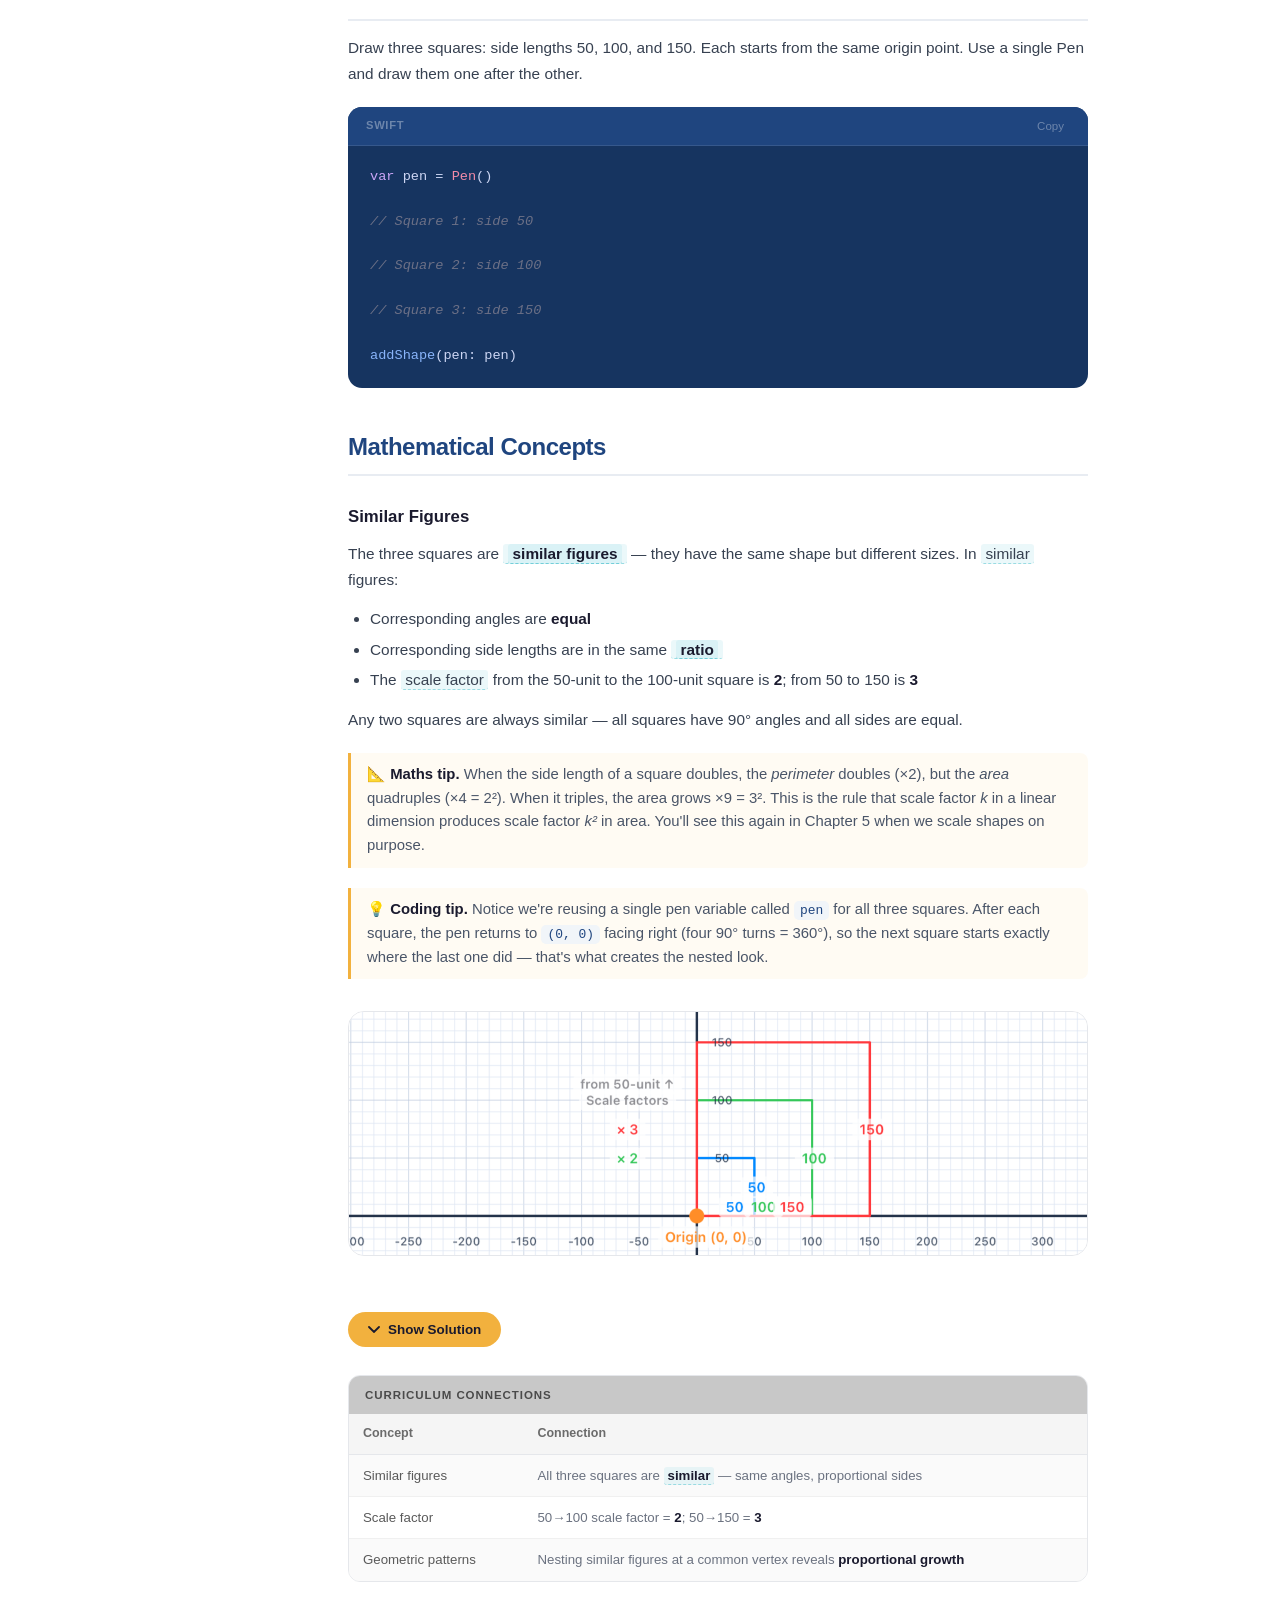
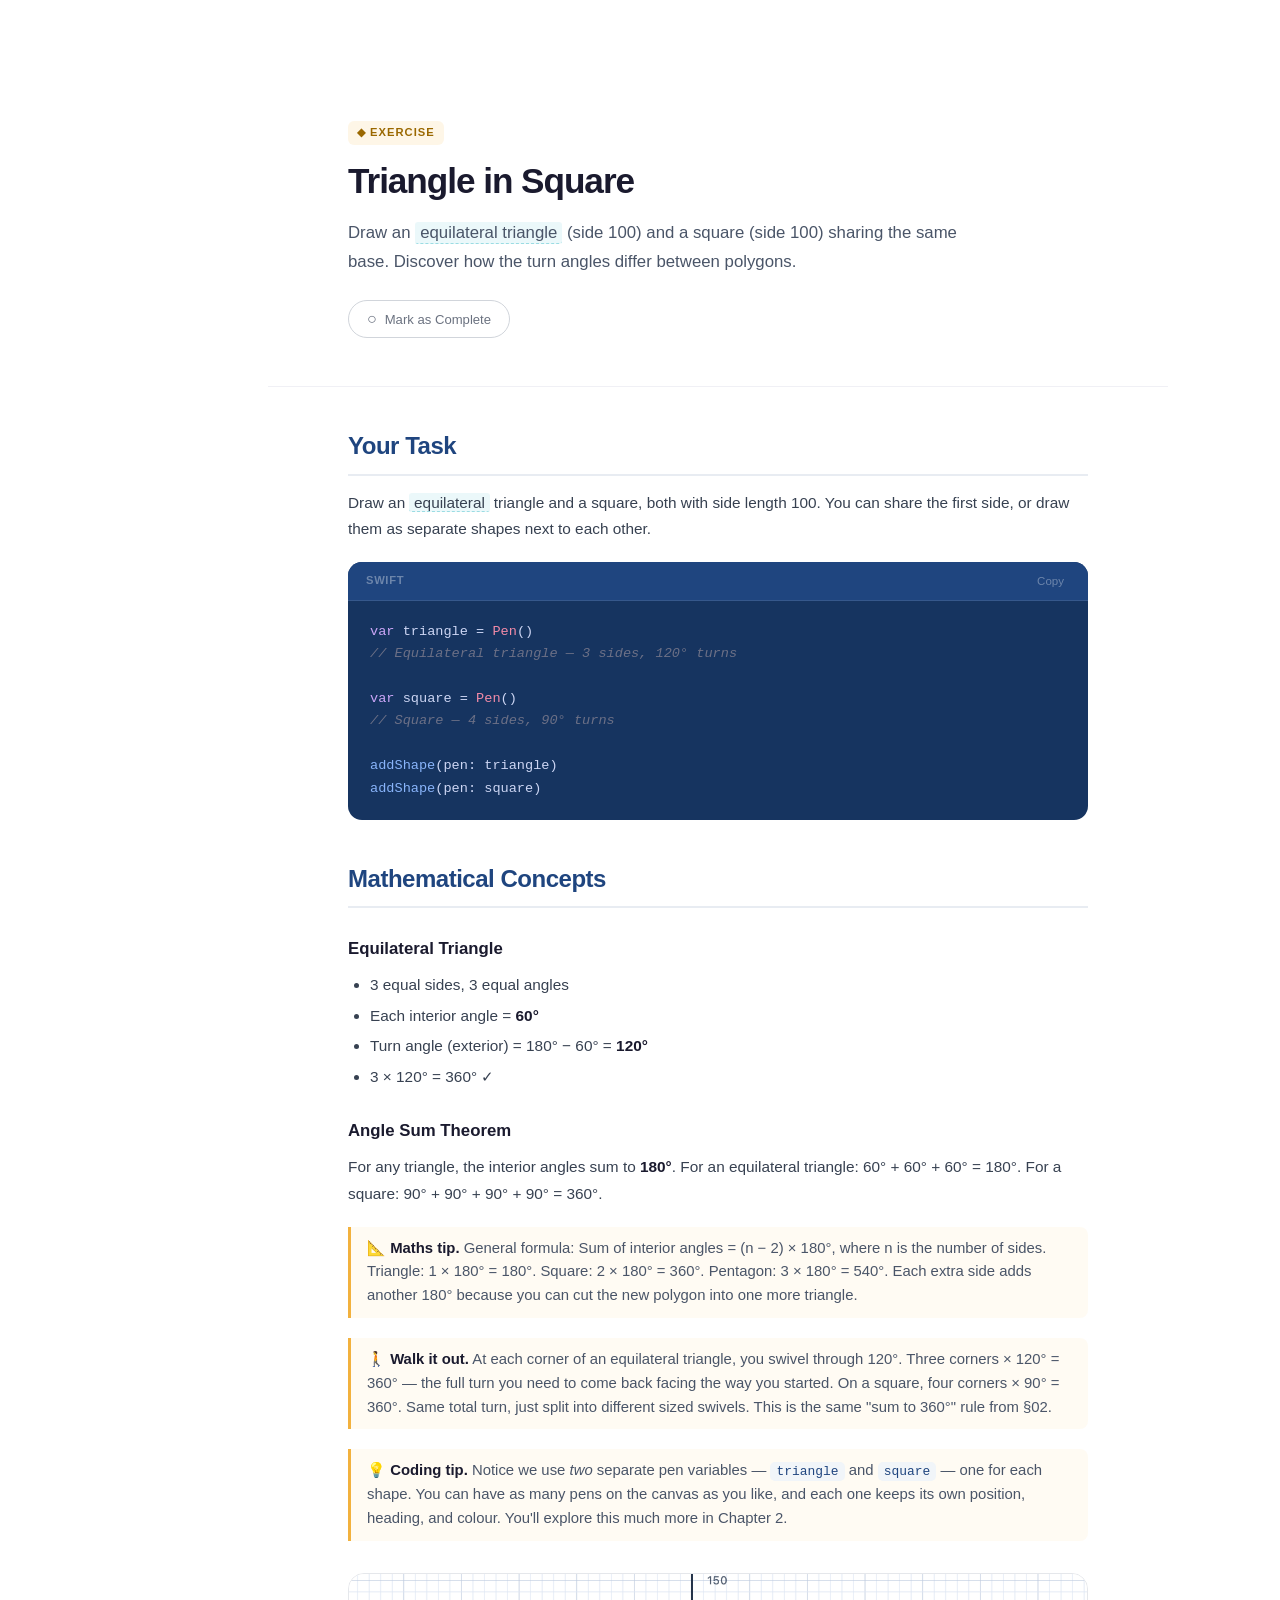
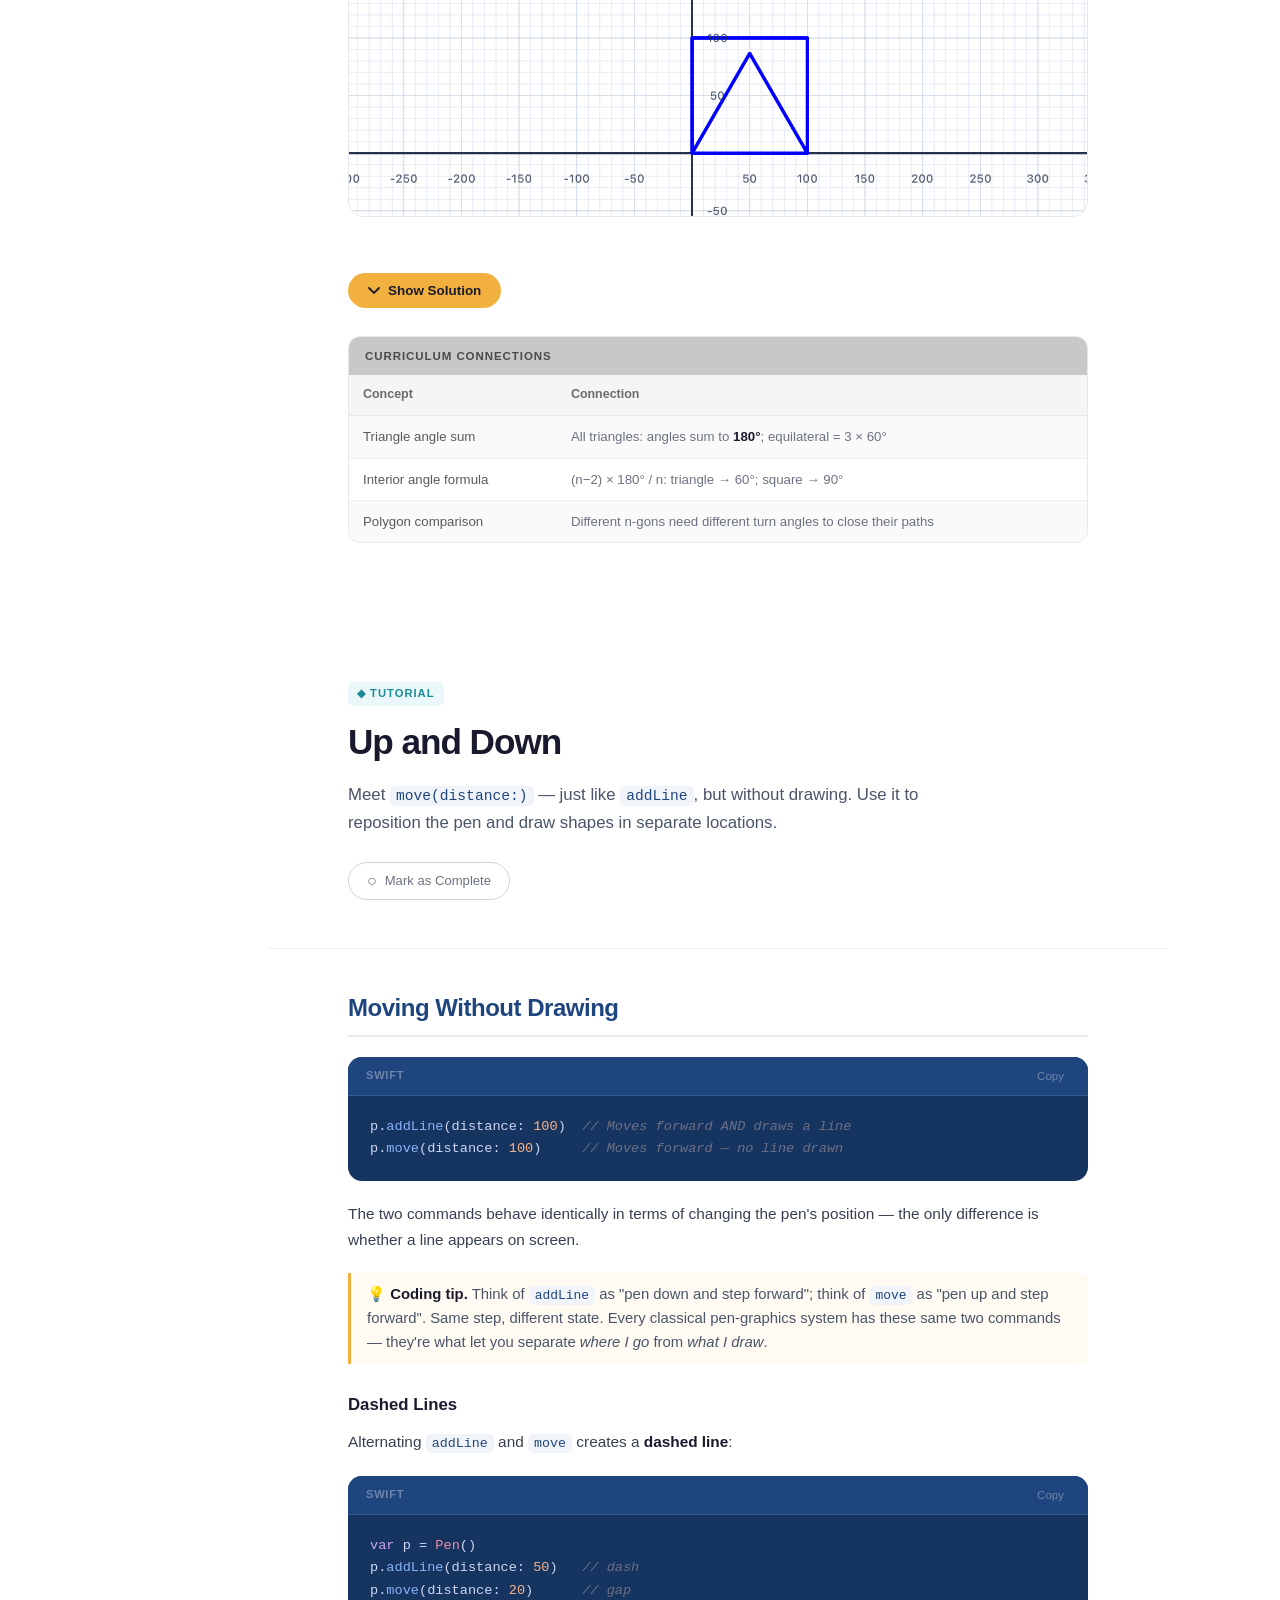
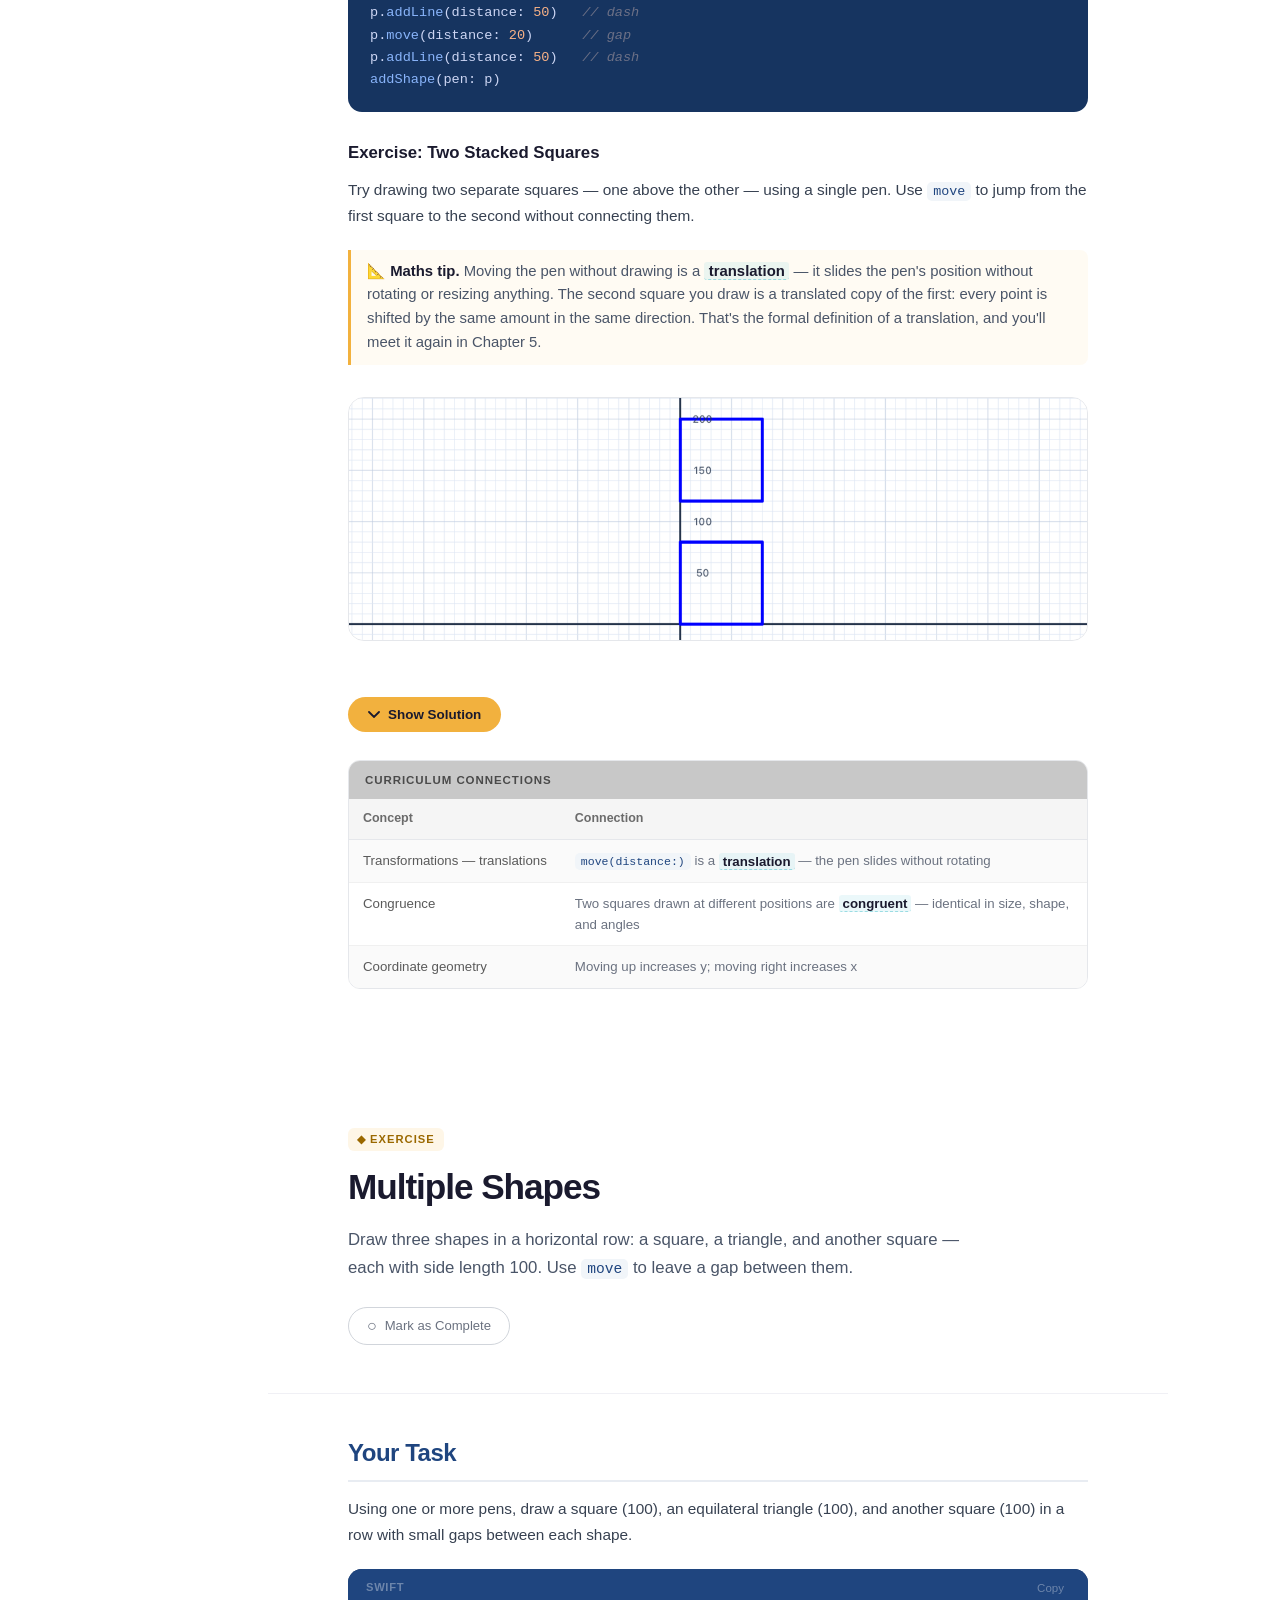
==== commit 000221f8: "mobile support Updating styles to improve toolbar viewing and accessibility on mobile devices." ====
--- a/01.html
+++ b/01.html
@@ -40,7 +40,7 @@
     "teaches": "Coordinate Geometry, Pen API, Angle Measurement, Area and Perimeter, Basic Shapes"
   }
   </script>
-  <link rel="stylesheet" href="course-ui/course-ui.css?v=2" />
+  <link rel="stylesheet" href="course-ui/course-ui.css?v=3" />
   <link rel="stylesheet" href="styles.css" />
   <script>
     window.CourseUI = {
@@ -65,13 +65,25 @@
         /* Terms come from vocab/geometry.js, loaded in the next script
            tag. Any inline `terms: { ... }` added here would override
            entries from that file on a per-chapter basis. */
+      },
+      mobile: {
+        /* The library injects a burger menu + slide-out drawer on
+           mobile. These `sections` are cloned into the drawer so
+           students can jump between chapters and sections from a
+           small screen. */
+        drawer: {
+          sections: [
+            { title: 'Chapters', clone: '#chapterPill .nav-dropdown' },
+            { title: 'Sections', clone: '.sidebar nav' }
+          ]
+        }
       }
     };
   </script>
   <!-- Load the shared vocabulary FIRST so window.CourseUI.vocab.terms
        is populated by the time course-ui.js boots. -->
-  <script src="vocab/geometry.js?v=2"></script>
-  <script src="course-ui/course-ui.js?v=2" defer></script>
+  <script src="vocab/geometry.js?v=3"></script>
+  <script src="course-ui/course-ui.js?v=3" defer></script>
 </head>
 <body>
 
--- a/course-ui/course-ui.css
+++ b/course-ui/course-ui.css
@@ -672,17 +672,256 @@
 }
 
 /* ═══════════════════════════════════════════════════════════════
-   SMALL-SCREEN ADJUSTMENTS
-   ═══════════════════════════════════════════════════════════════ */
+   MOBILE NAVIGATION — burger menu + drawer
+   -----------------------------------------------------------------
+   The library provides a mobile burger that opens a slide-out drawer
+   containing cloned site navigation elements. Sites configure which
+   elements to clone via CourseUI.mobile.drawer.sections.
+
+   Breakpoints used by the library:
+     ≤ 900px — show burger, sidebar is expected to be hidden
+     ≤ 720px — also hide the topbar nav pills / divider / progress
+     ≤ 400px — cluster further compresses
+   ═══════════════════════════════════════════════════════════════ */
+
+/* Burger button — hidden by default, revealed on mobile */
+.cu-burger {
+  display: none;
+  background: var(--cu-tb-btn-bg);
+  border: 1px solid var(--cu-tb-btn-border);
+  border-radius: 12px;
+  color: var(--cu-tb-btn-text);
+  cursor: pointer;
+  padding: 7px 10px;
+  font-family: inherit;
+  line-height: 1;
+  flex-shrink: 0;
+  margin-right: 8px;
+}
+.cu-burger:hover { background: rgba(255,255,255,0.2); }
+.cu-burger:focus-visible {
+  outline: 2px solid var(--cu-accent);
+  outline-offset: 2px;
+}
+.cu-burger svg {
+  width: 20px;
+  height: 20px;
+  display: block;
+}
+
+/* Drawer — slides in from the left */
+.cu-drawer {
+  position: fixed;
+  top: 0;
+  left: 0;
+  width: min(320px, 88vw);
+  height: 100vh;
+  height: 100dvh;           /* dynamic viewport height on mobile browsers */
+  background: var(--cu-bg-elevated);
+  border-right: 1px solid var(--cu-border);
+  box-shadow: 0 0 40px rgba(0,0,0,0.22);
+  transform: translateX(-100%);
+  transition: transform 0.3s ease;
+  z-index: 3100;
+  overflow-y: auto;
+  overscroll-behavior: contain;
+  display: flex;
+  flex-direction: column;
+  font-family: var(--cu-body-font);
+}
+.cu-drawer.cu-open { transform: translateX(0); }
+
+.cu-drawer-header {
+  display: flex;
+  align-items: center;
+  justify-content: space-between;
+  padding: 14px 18px;
+  border-bottom: 1px solid var(--cu-border);
+  background: var(--cu-bg-surface);
+  flex-shrink: 0;
+}
+.cu-drawer-title {
+  font-size: 0.94rem;
+  font-weight: 700;
+  color: var(--cu-text-strong);
+  letter-spacing: -0.01em;
+}
+.cu-drawer-close {
+  background: transparent;
+  border: none;
+  color: var(--cu-text-muted);
+  cursor: pointer;
+  font-size: 1.6rem;
+  line-height: 1;
+  padding: 2px 10px;
+  border-radius: 6px;
+}
+.cu-drawer-close:hover {
+  color: var(--cu-text-strong);
+  background: var(--cu-bg-page);
+}
+
+.cu-drawer-body {
+  flex: 1;
+  padding: 14px 0;
+  overflow-y: auto;
+}
+.cu-drawer-section {
+  padding: 0 12px 16px;
+  border-bottom: 1px solid var(--cu-border-soft);
+  margin-bottom: 14px;
+}
+.cu-drawer-section:last-child {
+  border-bottom: none;
+  margin-bottom: 0;
+}
+.cu-drawer-section-title {
+  font-size: 0.66rem;
+  font-weight: 700;
+  text-transform: uppercase;
+  letter-spacing: 0.1em;
+  color: var(--cu-text-muted);
+  margin: 4px 12px 10px;
+}
+
+/* ── Drawer body: neutralise cloned site navigation styles ───
+   The drawer clones site navigation into .cu-drawer-body. We reset
+   the clone's positioning/background/width so it renders cleanly
+   regardless of what the site has done to .sidebar on desktop. */
+.cu-drawer-body .sidebar,
+.cu-drawer-body aside,
+.cu-drawer-body nav,
+.cu-drawer-body .nav-dropdown {
+  position: static;
+  width: auto;
+  height: auto;
+  min-width: 0;
+  max-width: none;
+  background: transparent;
+  color: var(--cu-text);
+  padding: 0;
+  margin: 0;
+  border: none;
+  overflow: visible;
+  display: block;
+  box-shadow: none;
+}
+
+.cu-drawer-body a {
+  display: flex;
+  align-items: center;
+  gap: 10px;
+  padding: 10px 14px;
+  color: var(--cu-text);
+  background: transparent;
+  text-decoration: none;
+  border-radius: 8px;
+  border-left: none !important;
+  font-size: 0.92rem;
+  line-height: 1.35;
+  margin: 2px 0;
+  min-height: 40px;     /* touch target */
+}
+.cu-drawer-body a:hover {
+  background: var(--cu-bg-surface);
+  color: var(--cu-text-strong);
+  text-decoration: none;
+}
+.cu-drawer-body a.active,
+.cu-drawer-body a.current {
+  background: rgba(242, 177, 62, 0.14);
+  color: var(--cu-text-strong);
+  font-weight: 600;
+}
+
+/* Decorative bits cloned from sidebars */
+.cu-drawer-body .nav-num,
+.cu-drawer-body .dd-num {
+  color: var(--cu-text-muted);
+  min-width: 22px;
+  font-size: 0.76rem;
+  font-variant-numeric: tabular-nums;
+  flex-shrink: 0;
+  opacity: 0.7;
+}
+.cu-drawer-body .nav-badge {
+  display: inline-block;
+  font-size: 0.6rem;
+  padding: 2px 6px;
+  border-radius: 4px;
+  background: var(--cu-bg-surface);
+  color: var(--cu-text-muted);
+  margin-top: 2px;
+}
+.cu-drawer-body .nav-done {
+  margin-left: auto;
+  color: var(--cu-accent);
+  font-weight: 700;
+}
+.cu-drawer-body .sidebar-chapter,
+.cu-drawer-body .nav-dropdown-heading {
+  padding: 0 14px 6px;
+  font-size: 0.64rem;
+  font-weight: 700;
+  text-transform: uppercase;
+  letter-spacing: 0.08em;
+  color: var(--cu-text-muted);
+}
+.cu-drawer-body .nav-dropdown-sep {
+  border: none;
+  border-top: 1px solid var(--cu-border-soft);
+  margin: 8px 0;
+}
+
+/* Backdrop */
+.cu-drawer-backdrop {
+  position: fixed;
+  top: 0; left: 0; right: 0; bottom: 0;
+  background: rgba(0, 0, 0, 0.5);
+  opacity: 0;
+  pointer-events: none;
+  transition: opacity 0.3s ease;
+  z-index: 3050;
+}
+.cu-drawer-backdrop.cu-open {
+  opacity: 1;
+  pointer-events: auto;
+}
+
+/* Prevent body scrolling while the drawer is open */
+body.cu-drawer-open {
+  overflow: hidden;
+}
+
+/* ═══════════════════════════════════════════════════════════════
+   MOBILE BREAKPOINTS
+   ═══════════════════════════════════════════════════════════════ */
+
+/* ── Tablet / small laptop — show burger, hide the site sidebar ─ */
+@media (max-width: 900px) {
+  .cu-burger {
+    display: inline-flex;
+    align-items: center;
+    justify-content: center;
+  }
+  /* Focus mode is moot without a sidebar to hide — burger serves the
+     same purpose (show/hide navigation). */
+  #cu-btn-focus { display: none; }
+}
+
+/* ── Mobile — also hide the topbar nav pills and reading-pos text ─ */
 @media (max-width: 720px) {
   .cu-popover {
     width: min(300px, calc(100vw - 24px));
     right: -8px;
   }
-  .cu-search-input.cu-open { width: min(200px, calc(100vw - 200px)); }
+  .cu-search-input.cu-open {
+    width: min(200px, calc(100vw - 200px));
+  }
   .cu-search-results {
     width: calc(100vw - 16px);
     right: -8px;
+    max-height: 70vh;
   }
   .cu-reading-pos {
     height: 40px;
@@ -691,4 +930,18 @@
   }
   .cu-rp-bar { width: 60px; }
   .cu-rp-counter { display: none; }
-}
+  .cu-cluster { gap: 6px; margin-right: 8px; }
+  .cu-btn { padding: 6px 10px; font-size: 0.74rem; }
+  .cu-burger { margin-right: 6px; padding: 7px 9px; }
+}
+
+/* ── Very narrow — further compress ─────────────────────────── */
+@media (max-width: 400px) {
+  .cu-search-results {
+    width: calc(100vw - 8px);
+    right: -4px;
+  }
+  .cu-search-input.cu-open {
+    width: min(140px, calc(100vw - 180px));
+  }
+}
--- a/styles.css
+++ b/styles.css
@@ -957,6 +957,9 @@
 }
 
 /* ── Responsive ────────────────────────────────────────── */
+/* The course-ui library handles the mobile burger + drawer + cluster
+   adjustments. Site-specific rules here handle the topbar pills,
+   divider, progress element, and chapter-banner / article padding. */
 @media (max-width: 900px) {
   .sidebar { display: none; }
   .section-hero, .article { padding-left: 28px; padding-right: 28px; }
@@ -967,9 +970,24 @@
   .chapter-grid { padding: 40px 28px 60px; }
   .overall-progress { padding: 0 28px 40px; }
 }
+@media (max-width: 720px) {
+  /* Hide the desktop chapter/section pill navigation — the mobile
+     burger opens a drawer that clones these into a tappable list. */
+  .topbar .nav-pill,
+  .topbar-divider,
+  .topbar-progress { display: none; }
+
+  /* Collapse the topbar logo to just the diamond icon to save space */
+  .topbar-logo {
+    font-size: 0;
+    margin-right: 0;
+  }
+  .topbar-logo span {
+    font-size: 0.9rem;
+    margin-right: 0;
+  }
+}
 @media (max-width: 600px) {
-  .topbar-logo span { display: none; }
-  .nav-pill-btn .pill-label { display: none; }
   .chapter-grid { grid-template-columns: 1fr; }
 }
 
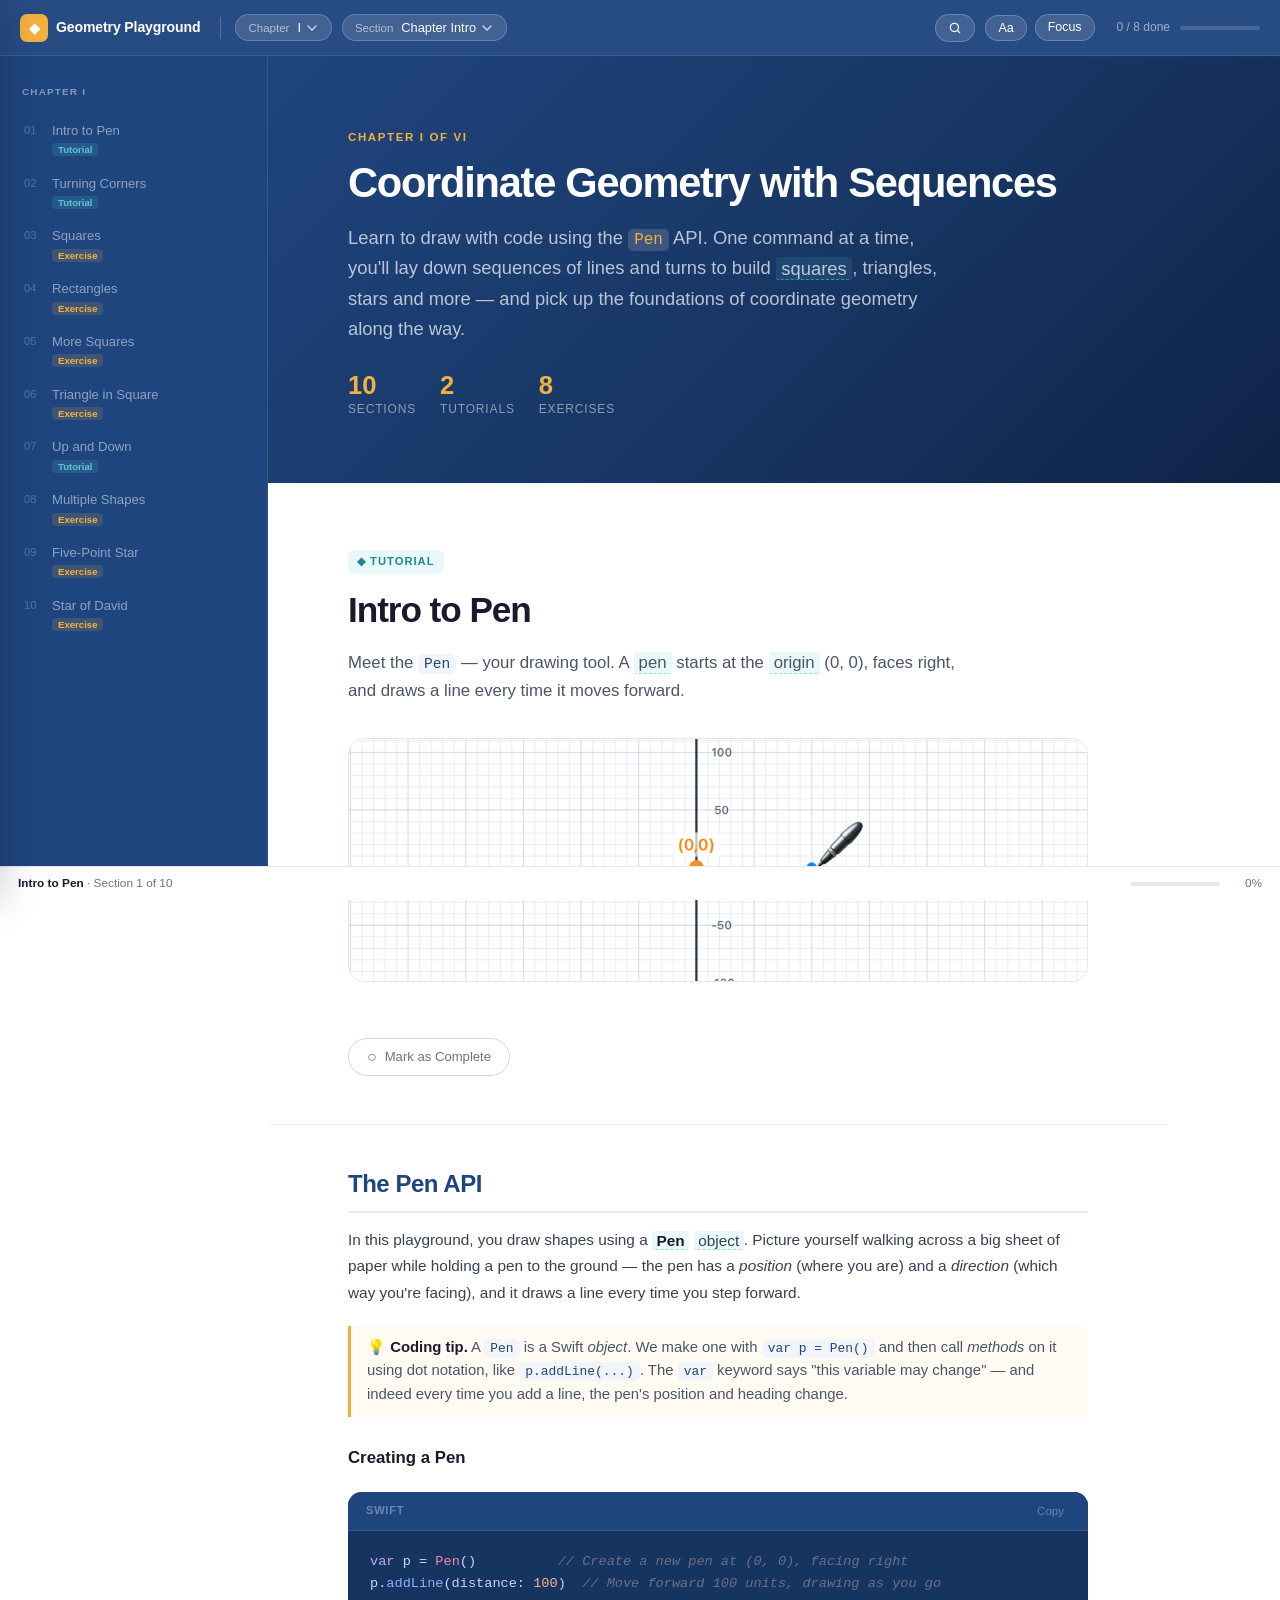
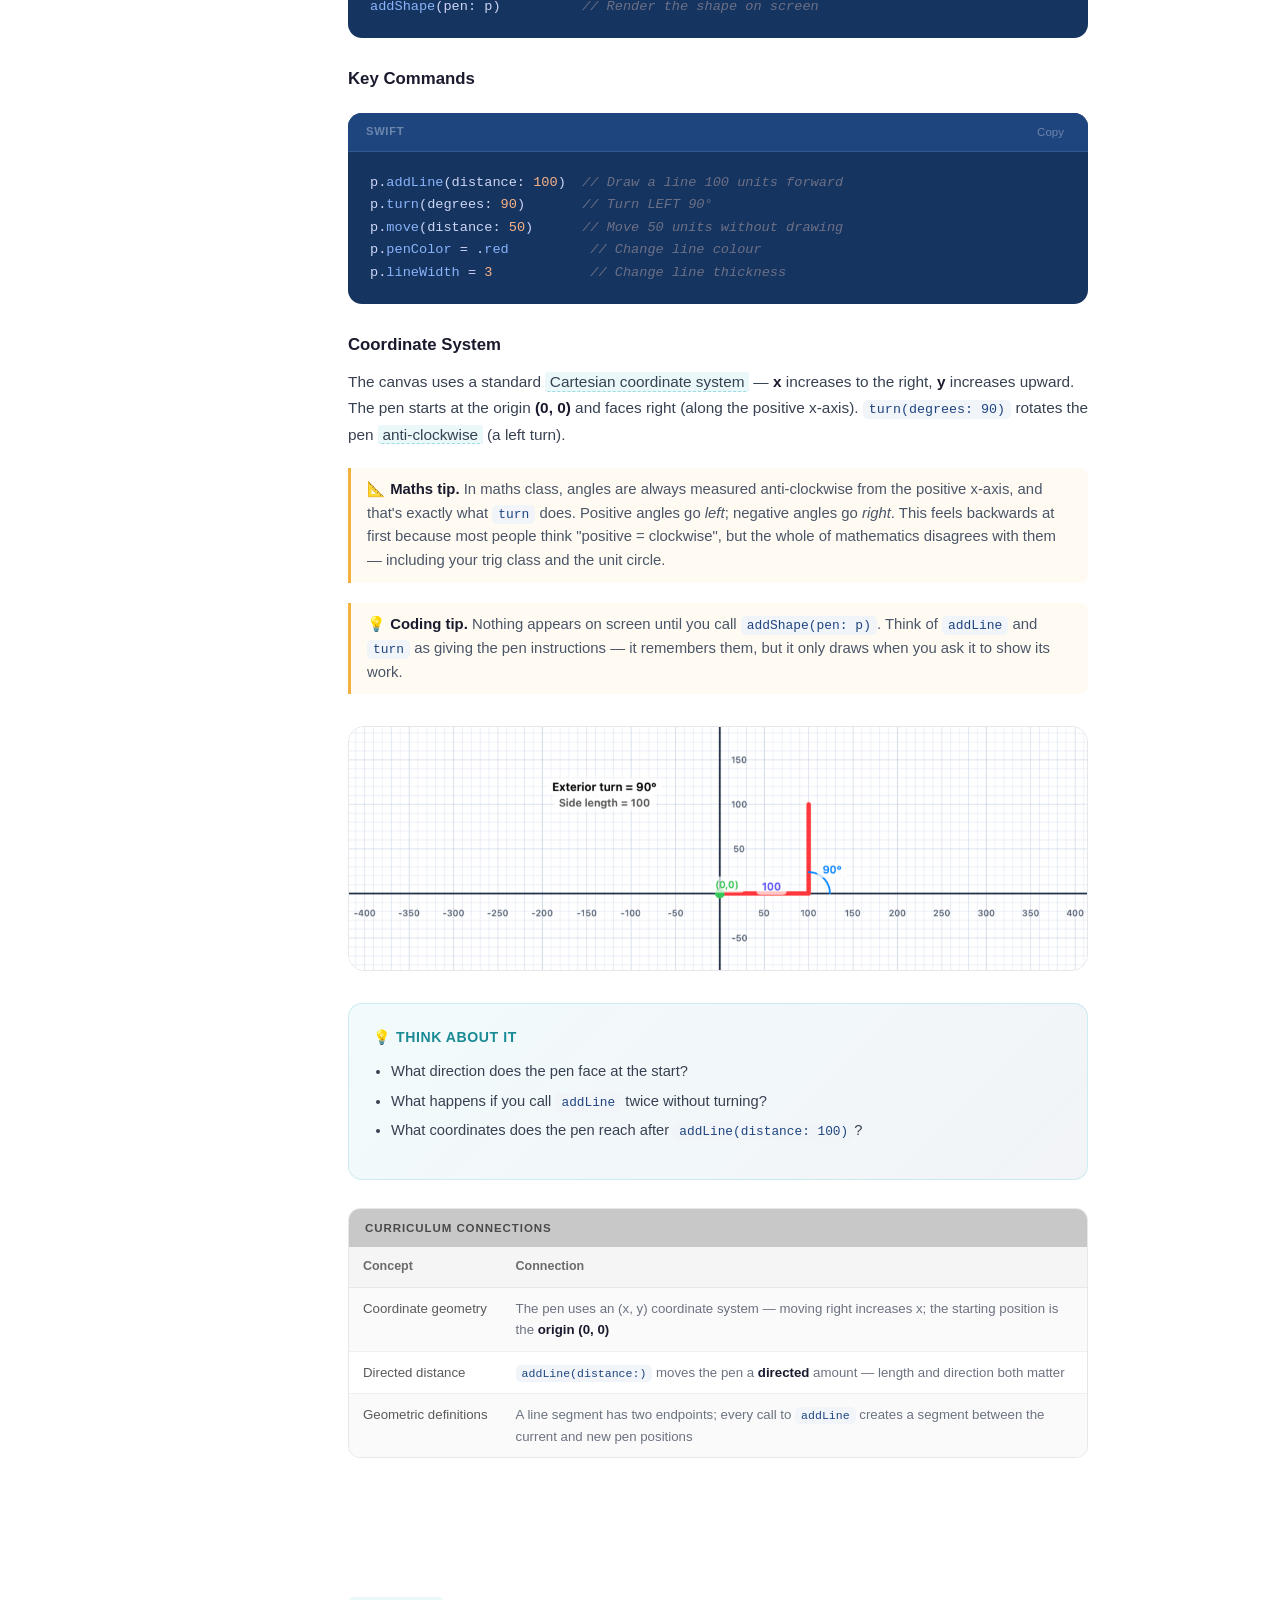
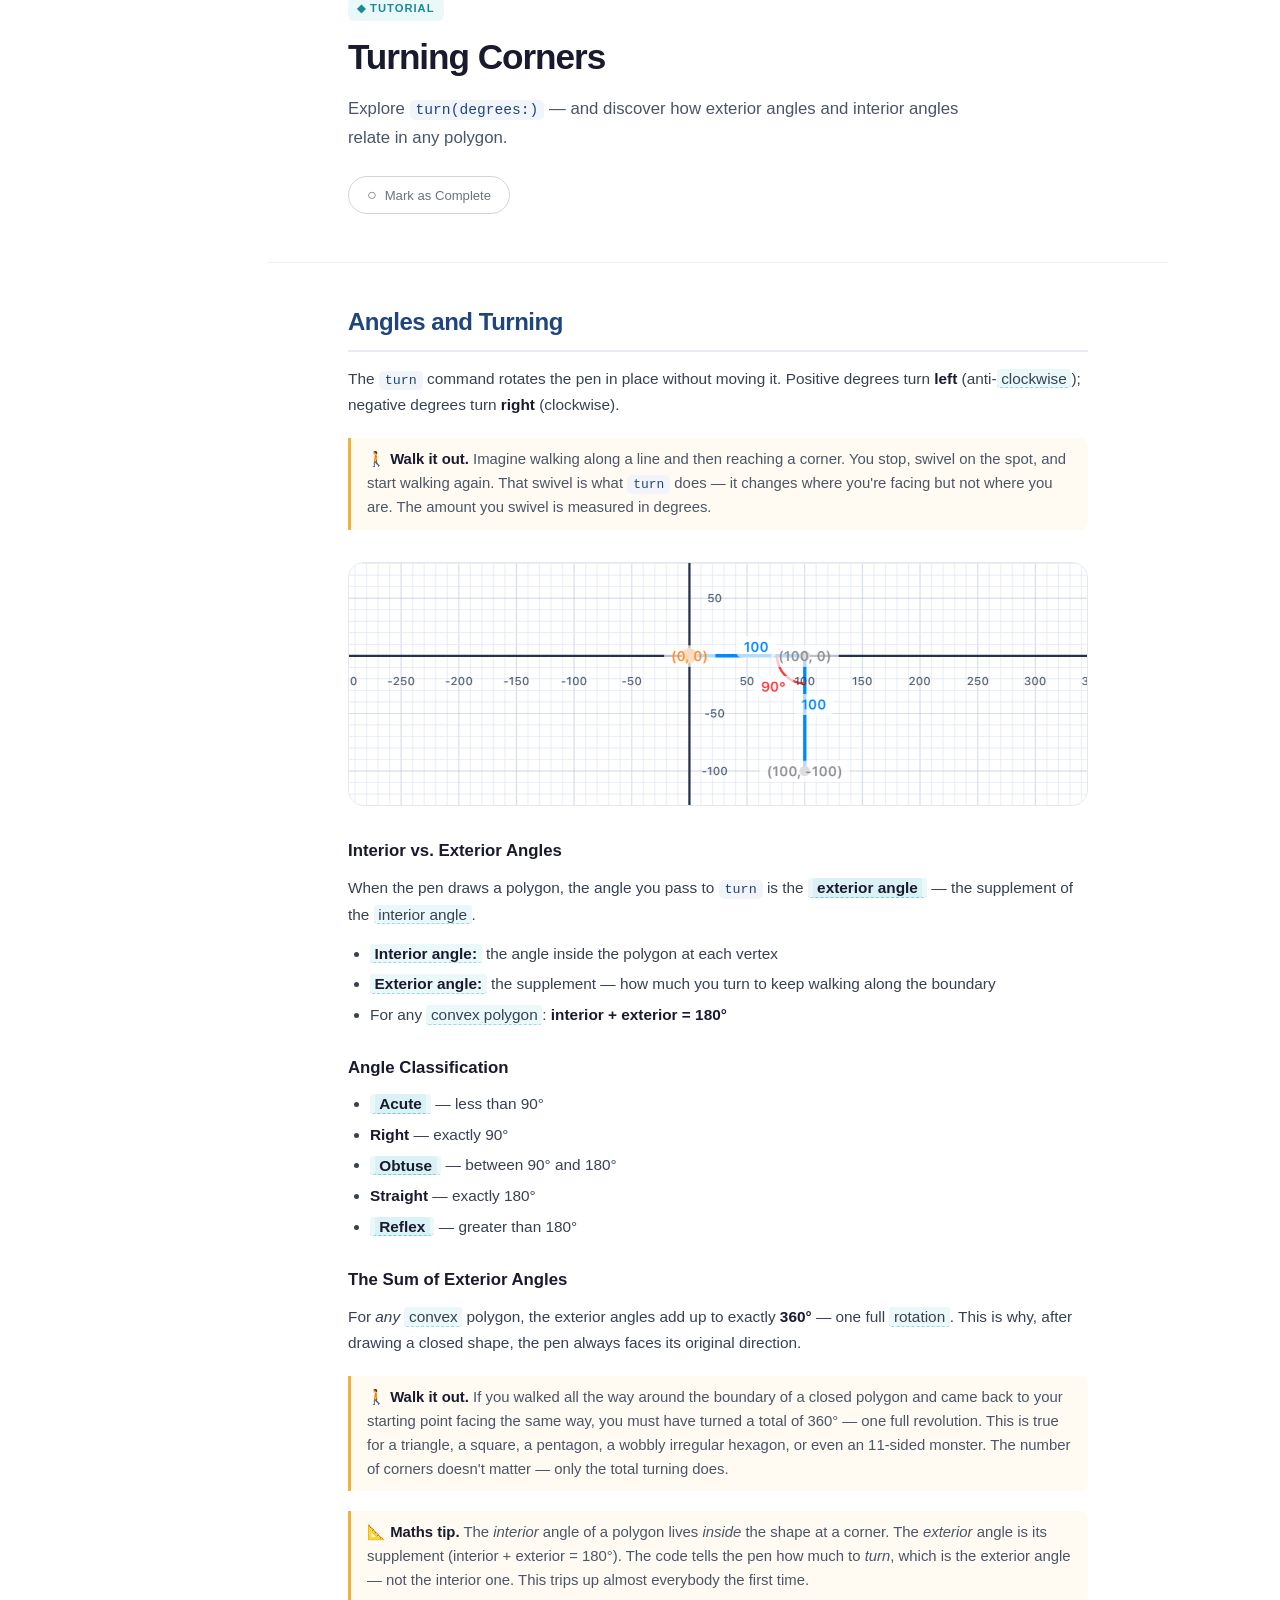
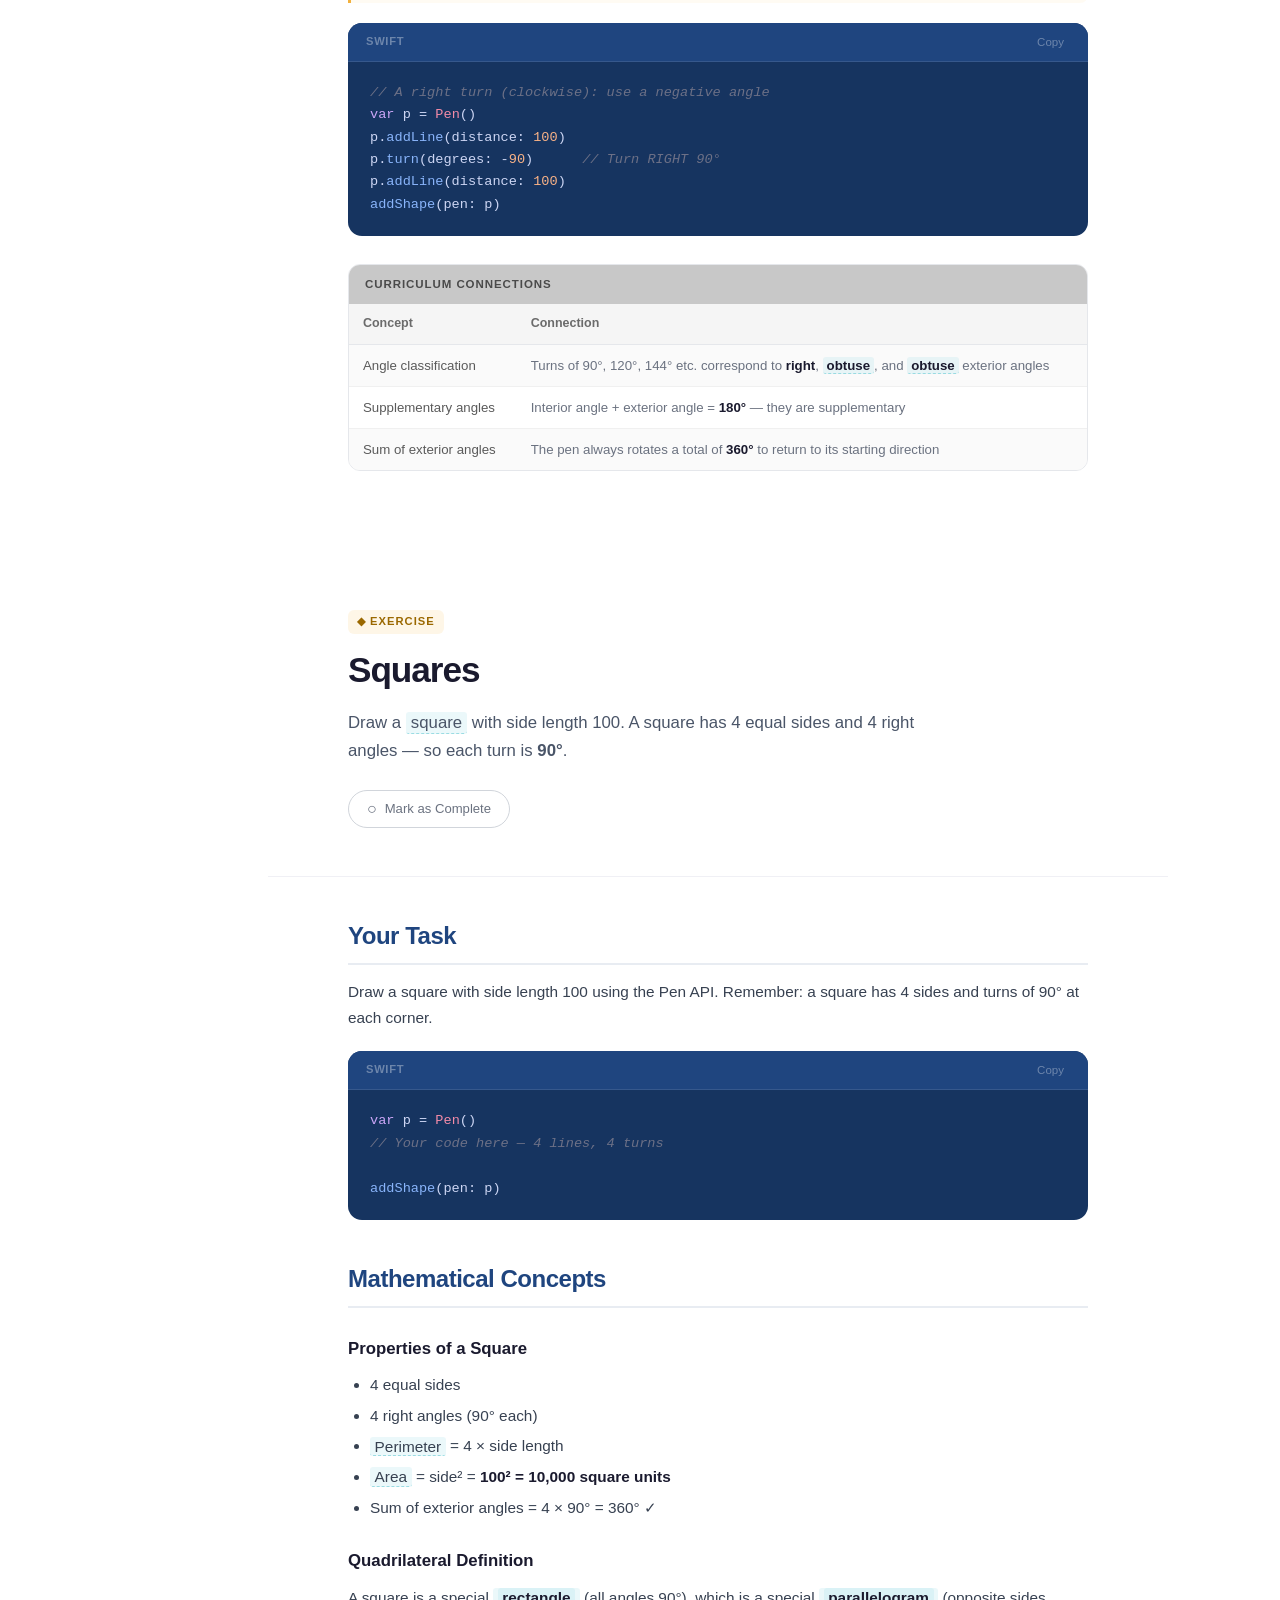
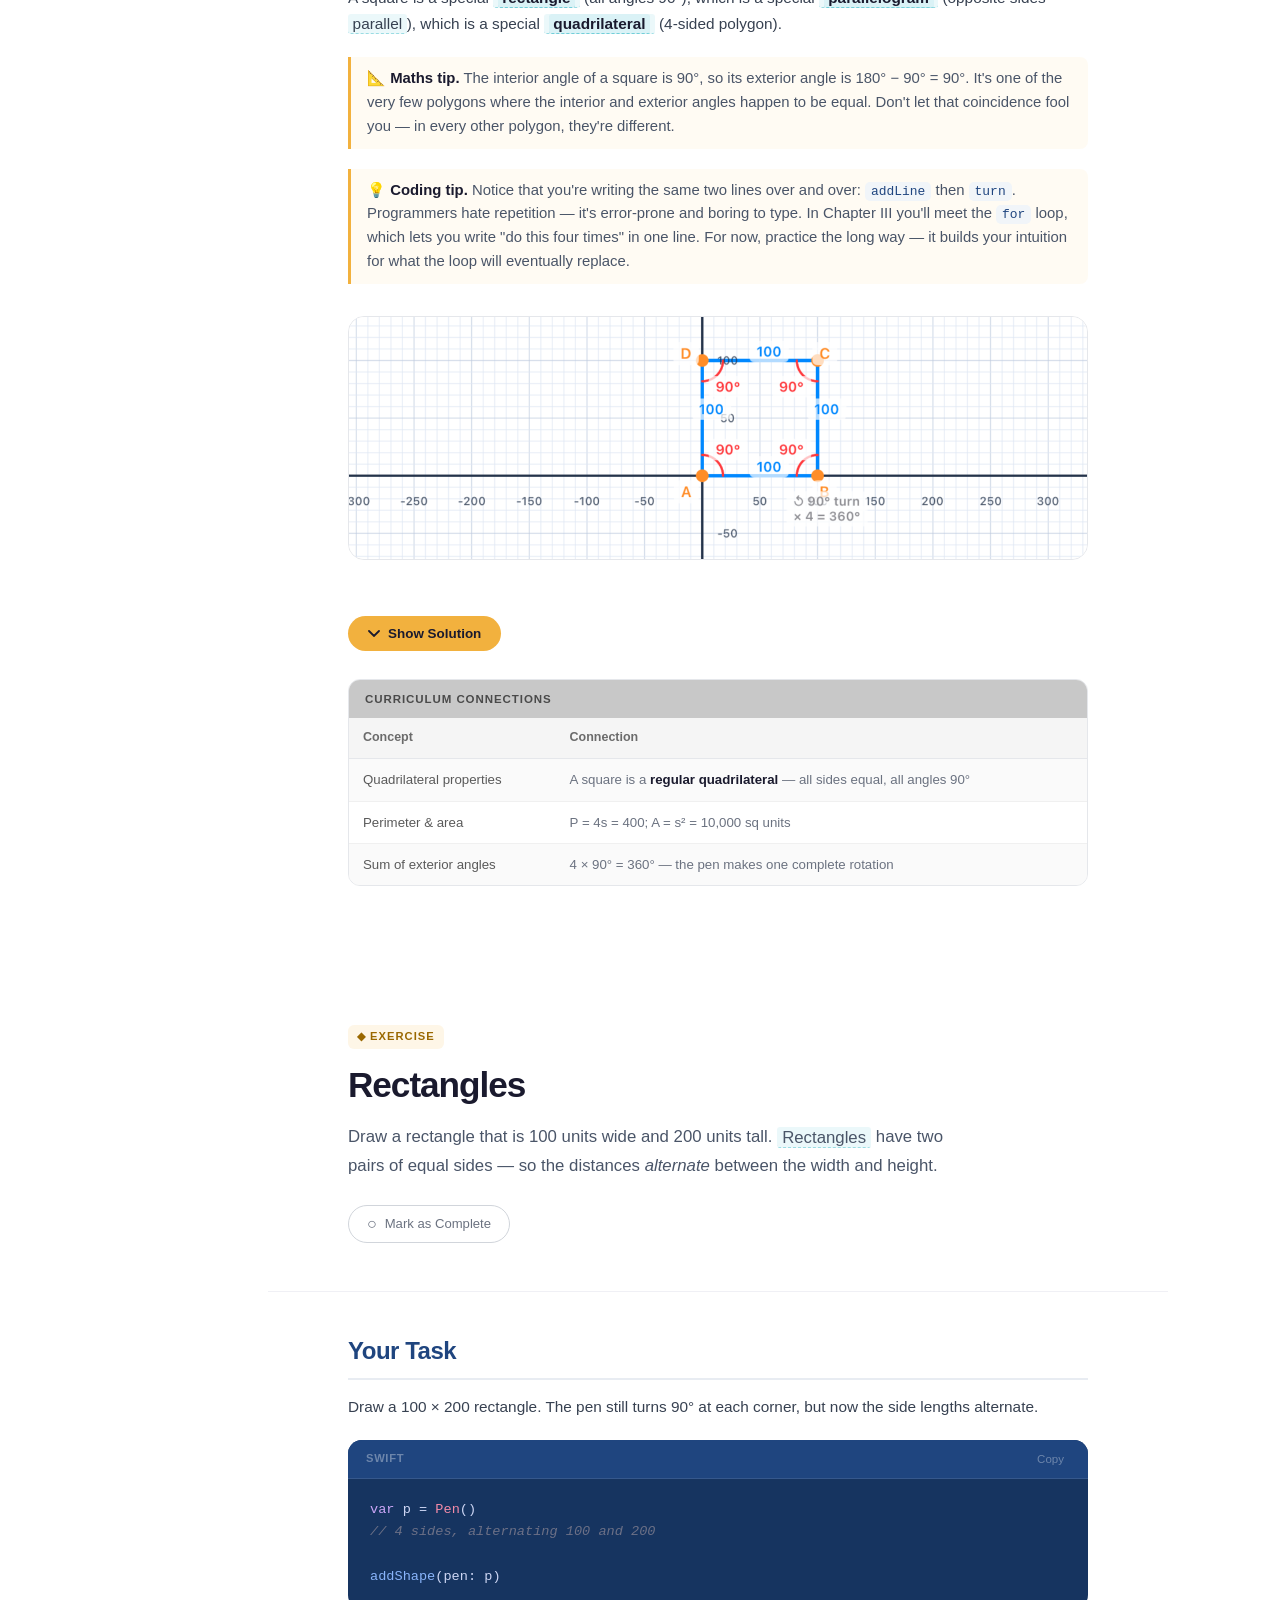
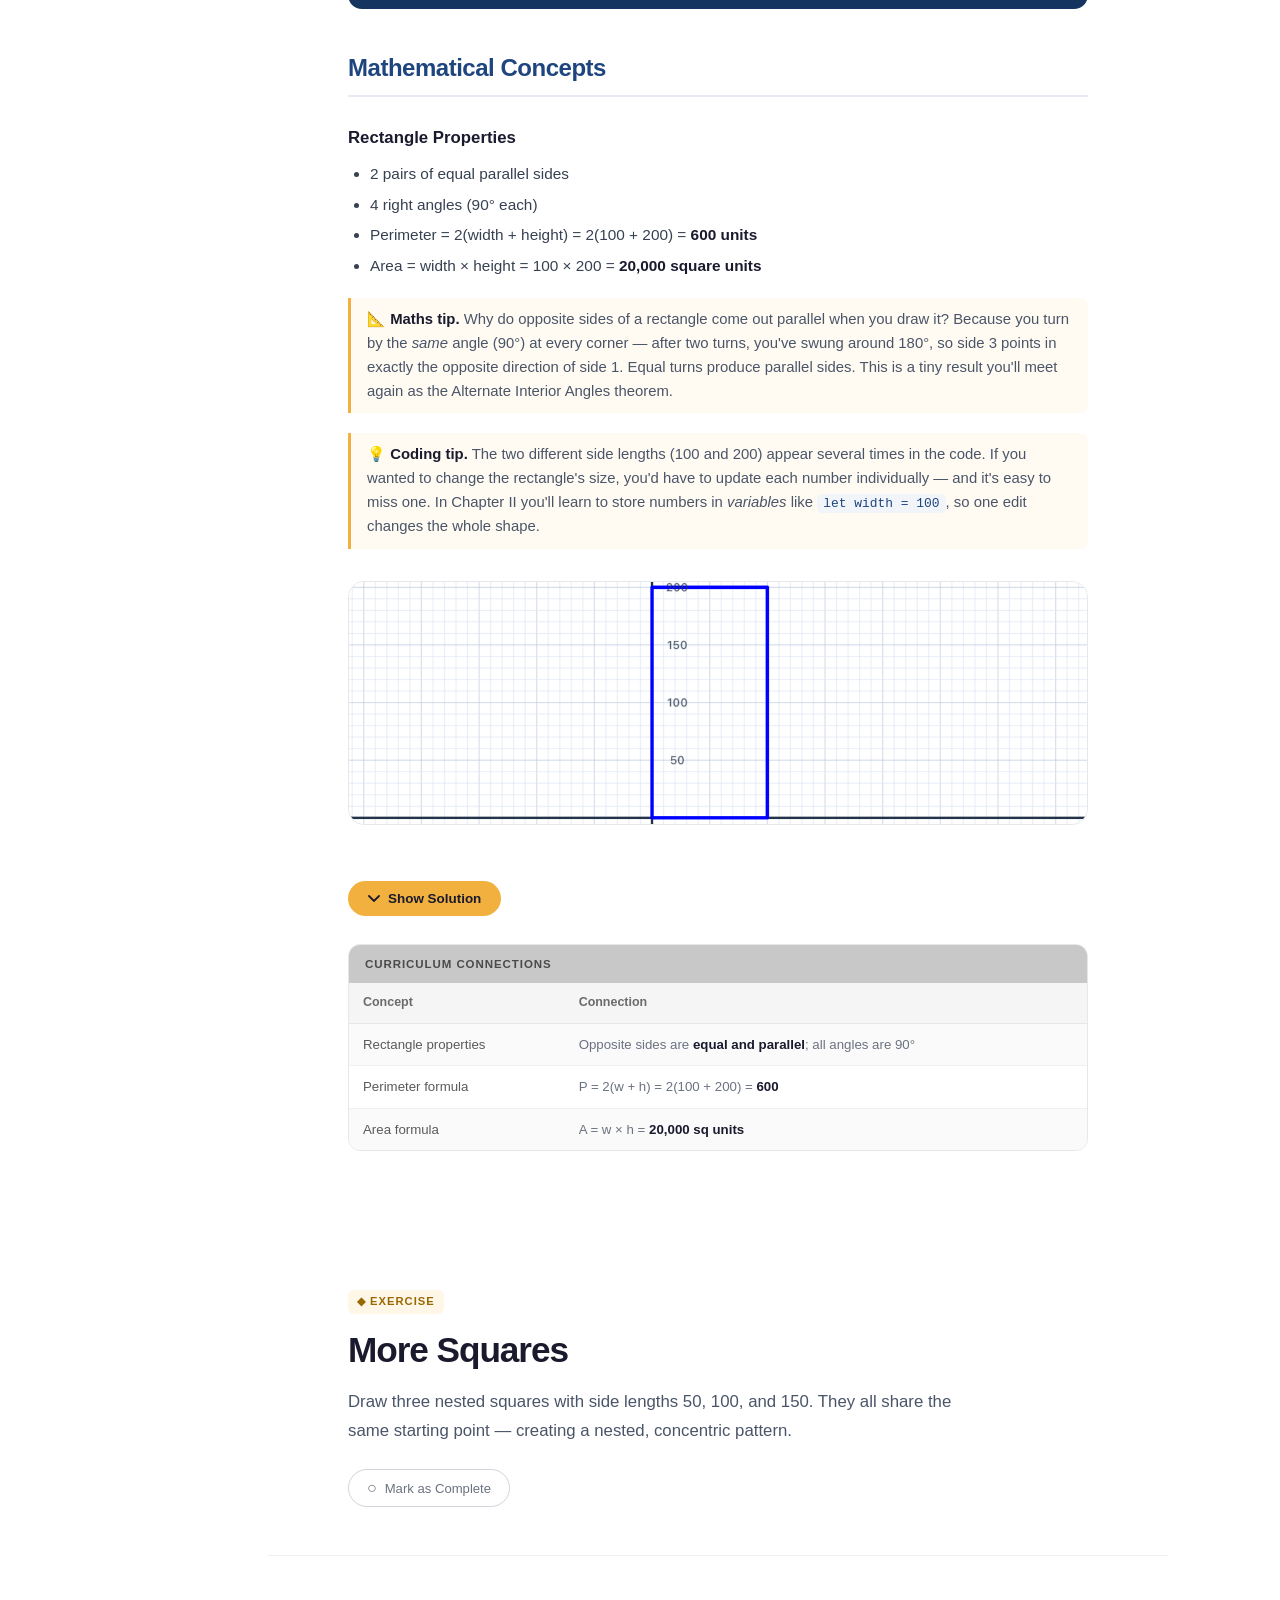
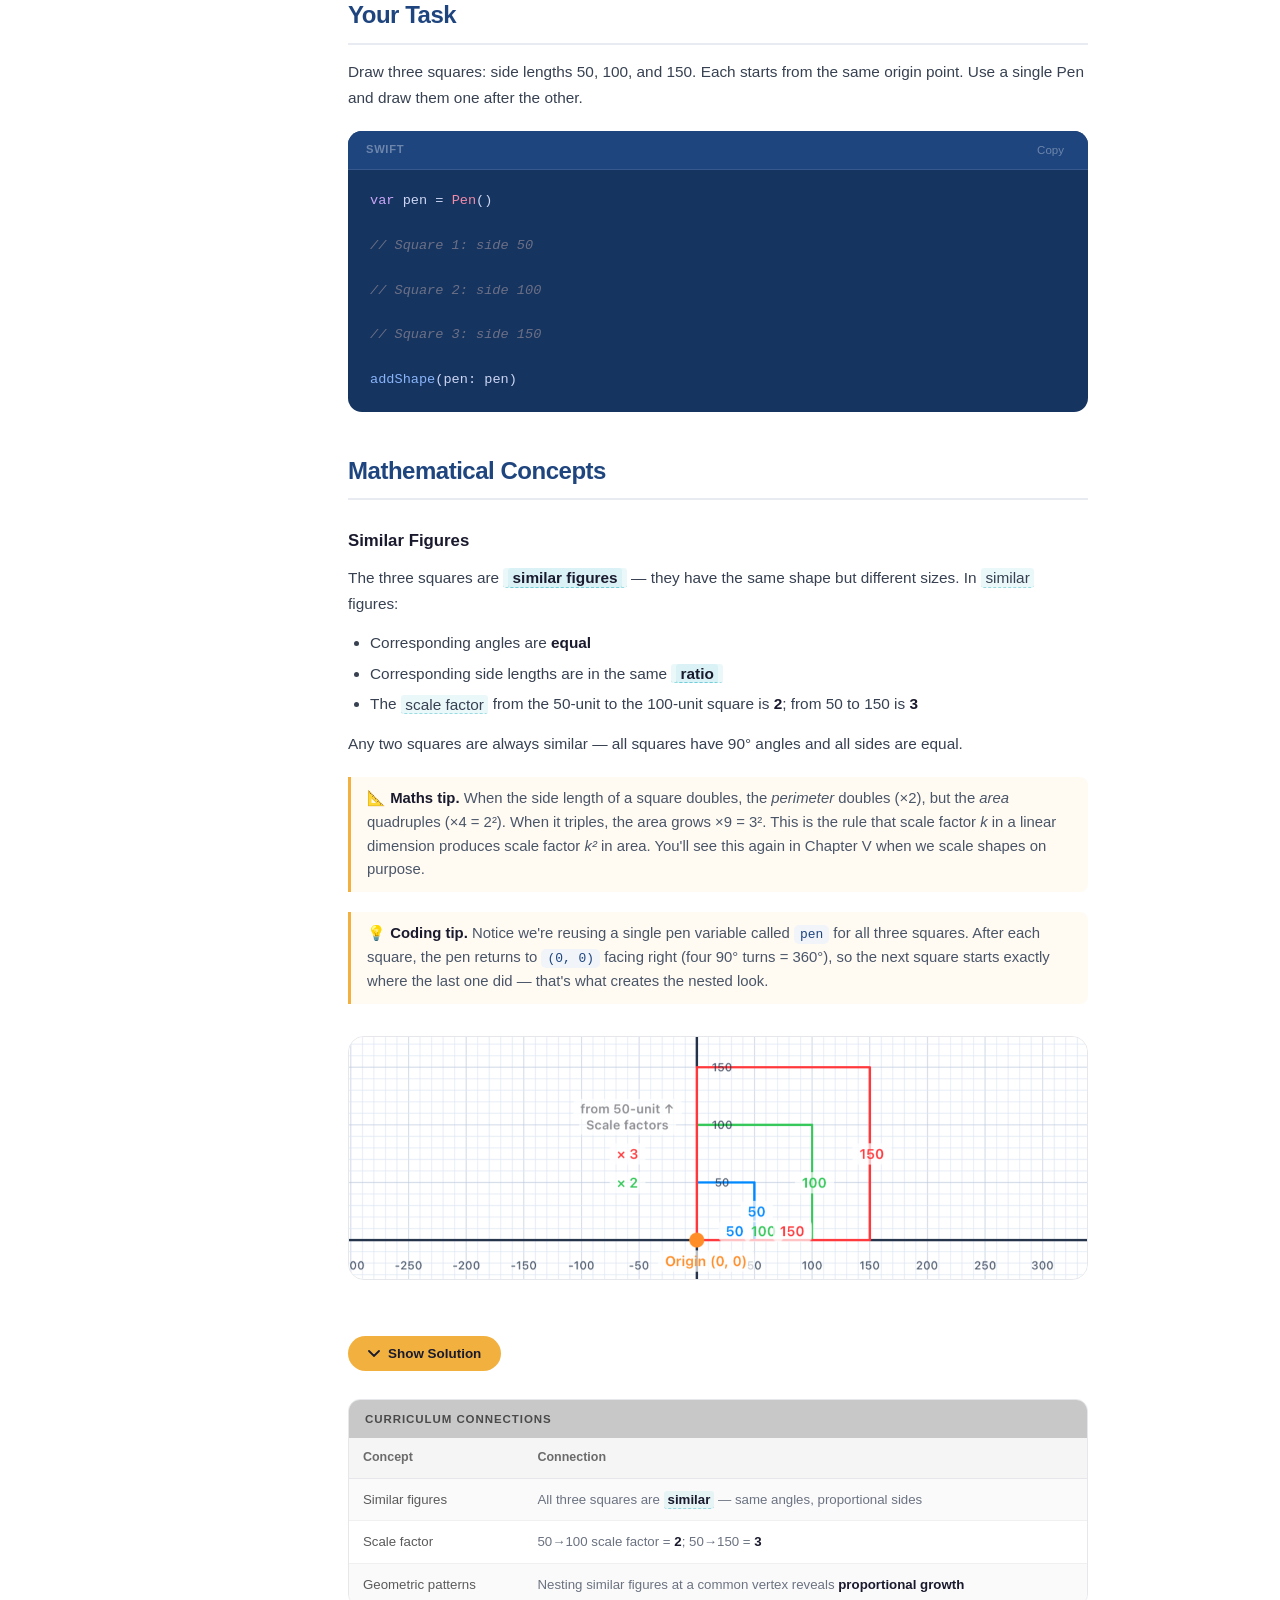
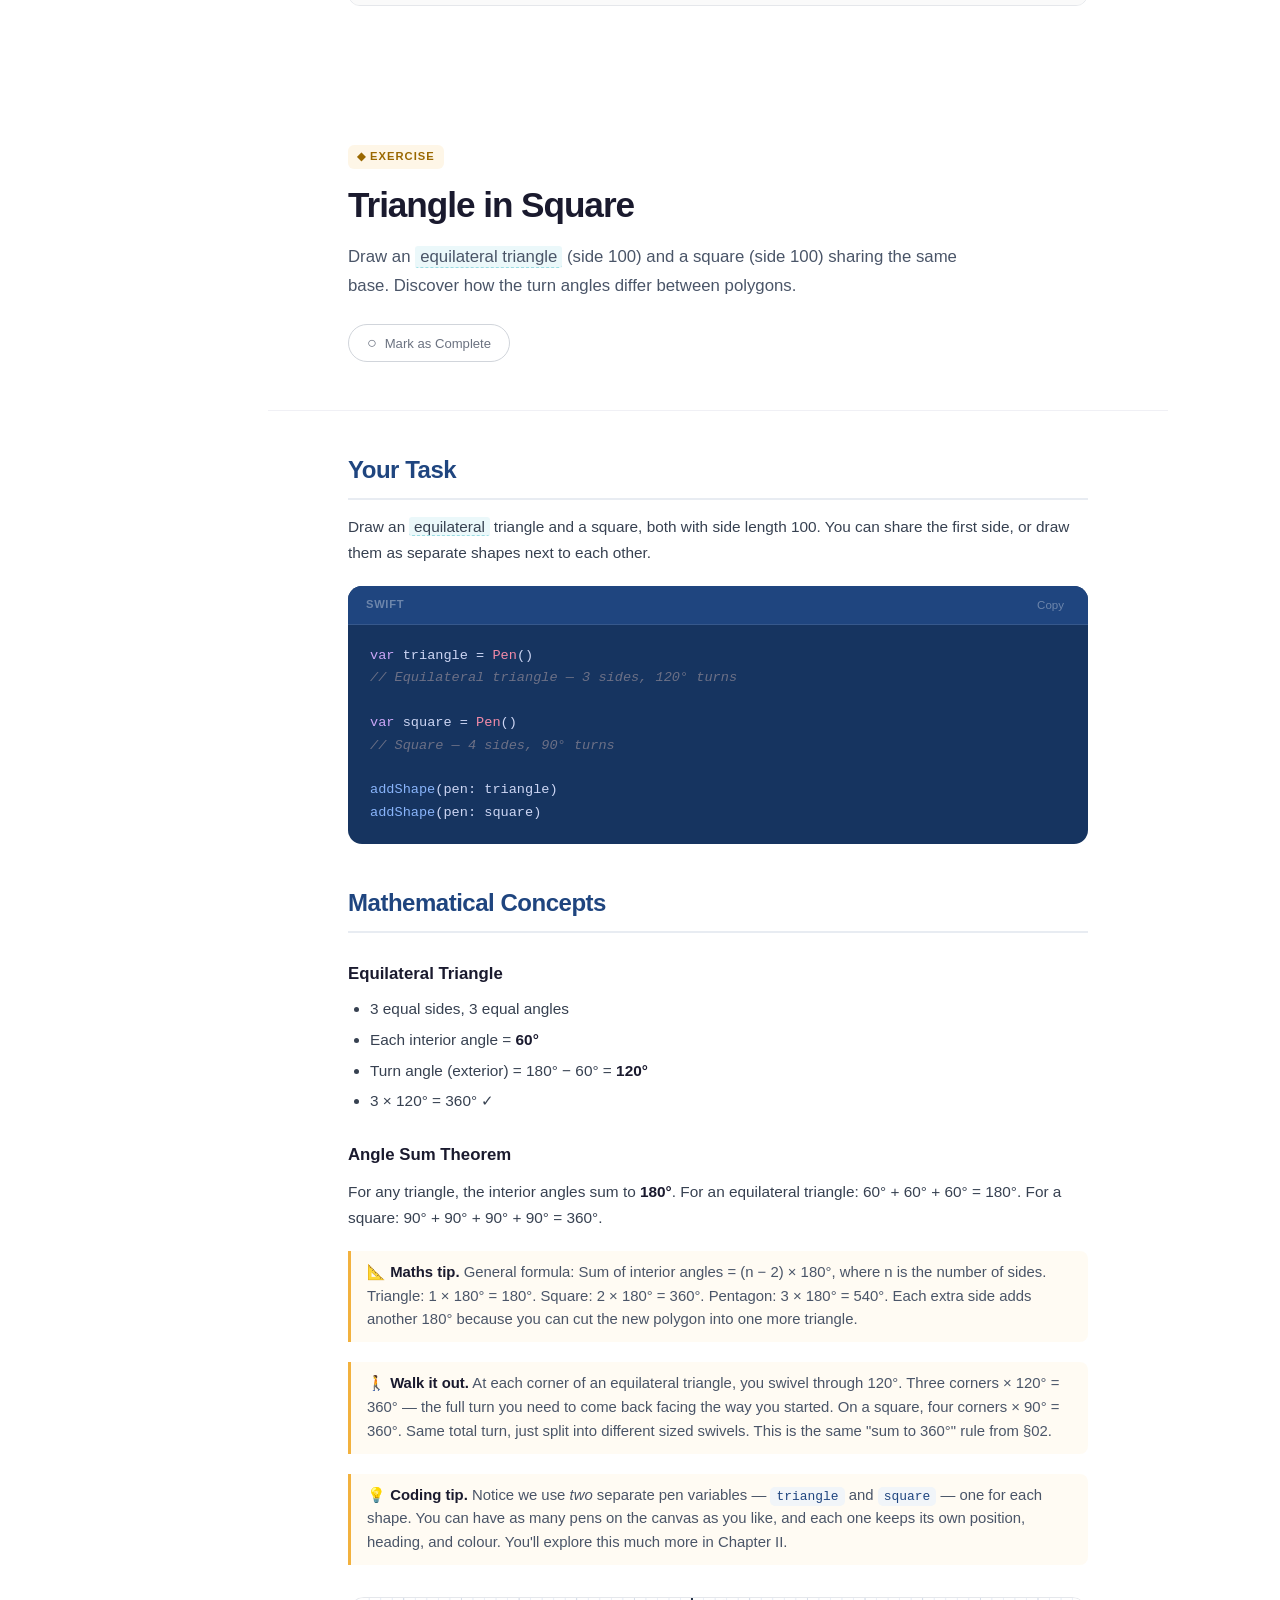
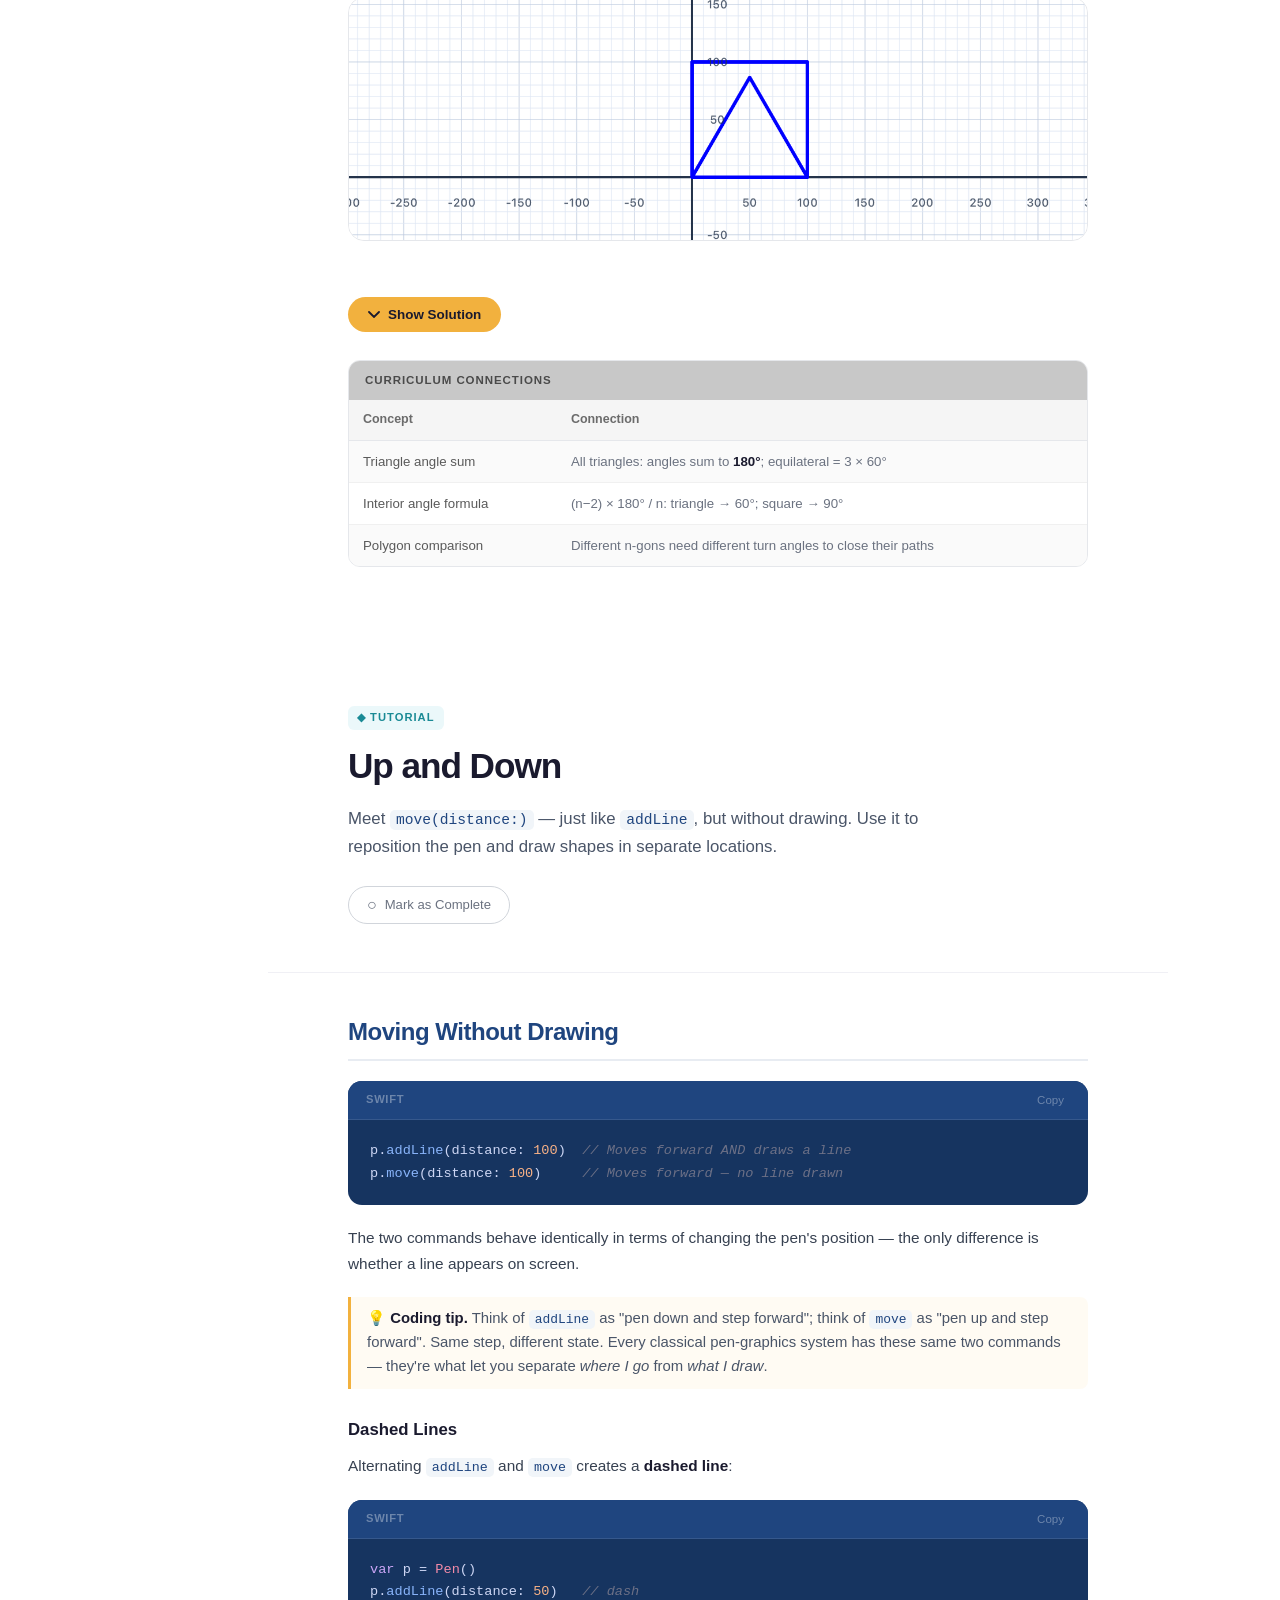
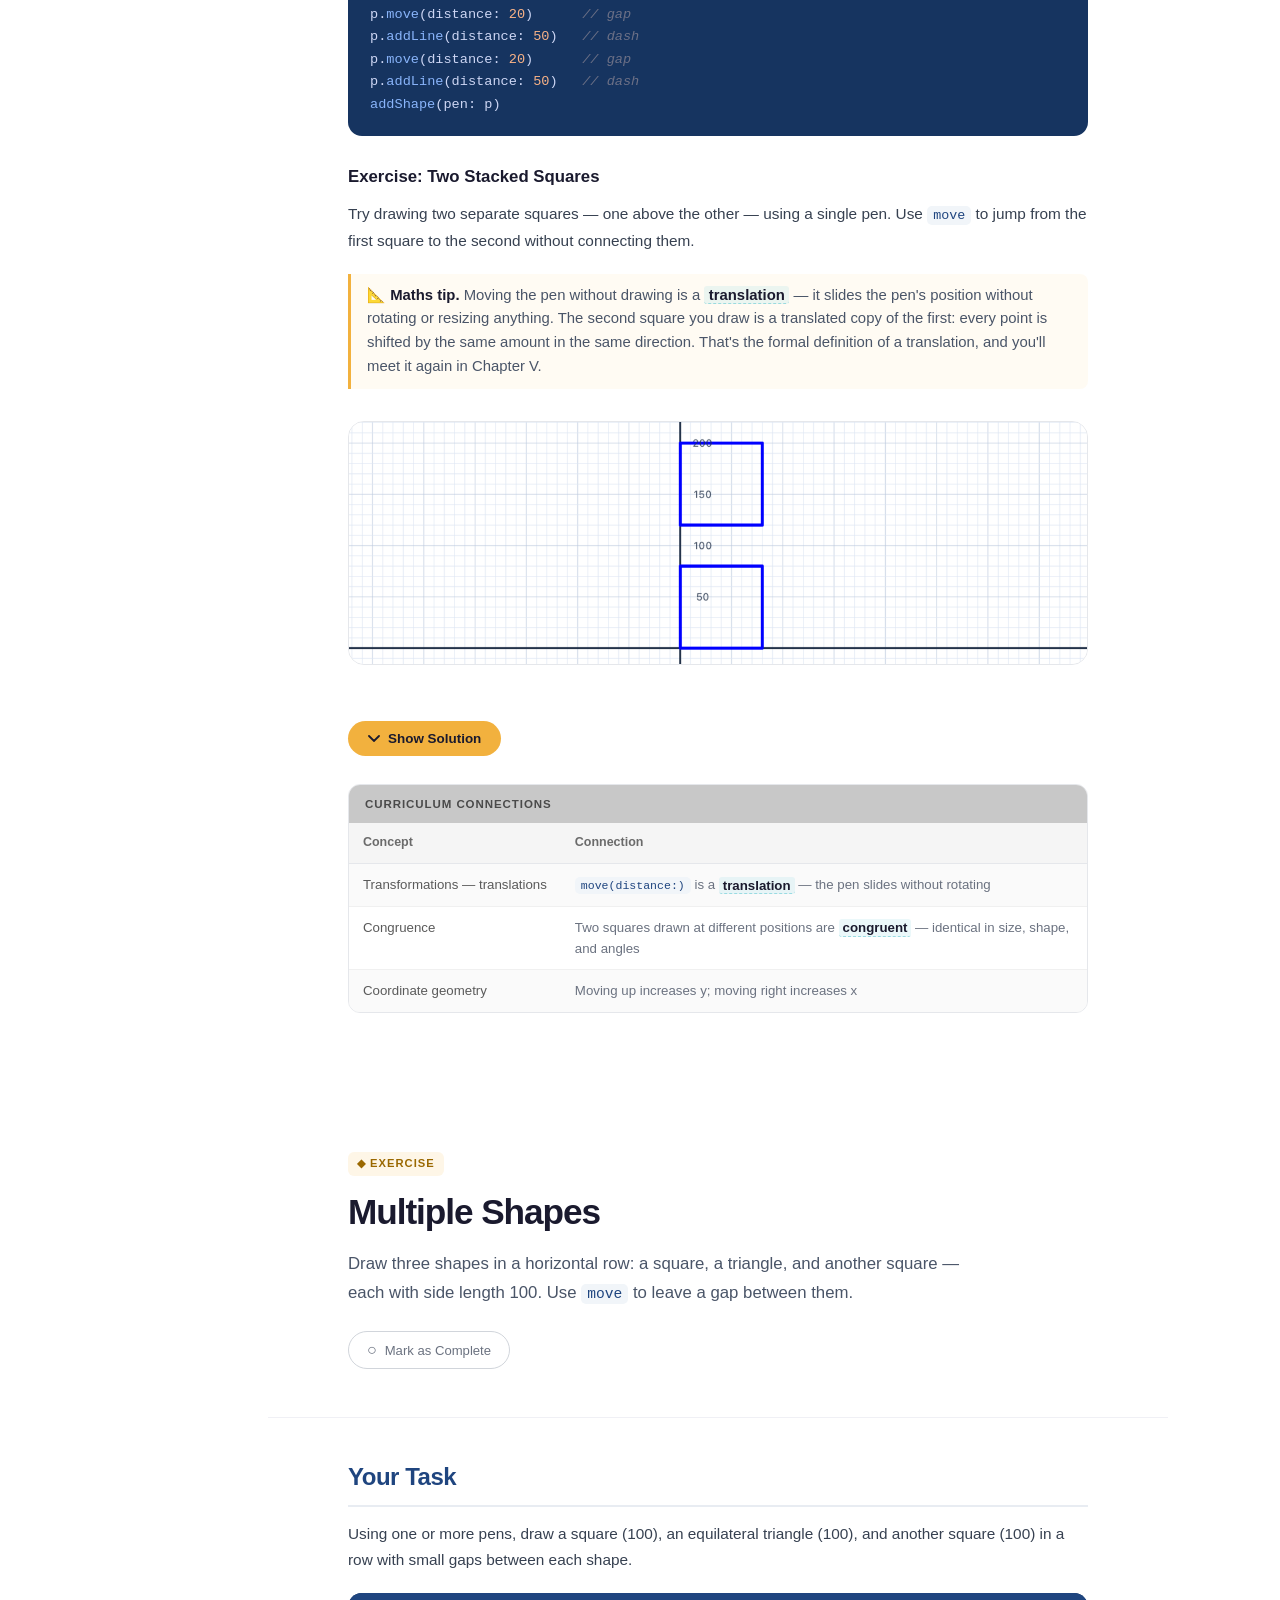
==== commit 0e1255ca: "Update Chapter Naming Ch I   'Coordinate Geometry with Sequences'   (was Getting Started) - Ch II  '" ====
--- a/01.html
+++ b/01.html
@@ -3,33 +3,33 @@
 <head>
   <meta charset="UTF-8" />
   <meta name="viewport" content="width=device-width, initial-scale=1.0" />
-  <title>Getting Started — Geometry Playground</title>
+  <title>Coordinate Geometry with Sequences — Geometry Playground</title>
   <!-- SEO -->
-  <meta name="description" content="Chapter 1 of Geometry Playground: learn the Pen API, draw shapes using coordinates, and explore angles and basic geometry with Swift Playgrounds on iPad or Mac." />
-  <meta name="keywords" content="Swift Playgrounds, getting started, coordinate geometry, Pen API, drawing shapes, angles, Swift for beginners, iPad coding, geometry chapter 1" />
+  <meta name="description" content="Chapter I of Geometry Playground: coordinate geometry through Swift sequences. Draw shapes with the Pen API, explore angles, and build geometric intuition on iPad or Mac." />
+  <meta name="keywords" content="Swift Playgrounds, coordinate geometry, sequences, Pen API, drawing shapes, angles, Swift for beginners, iPad coding, geometry chapter 1, IM1" />
   <meta name="author" content="Daniel Budd" />
   <meta name="robots" content="index, follow" />
   <link rel="canonical" href="https://dbbudd.github.io/01.html" />
   <!-- Open Graph -->
   <meta property="og:type" content="article" />
   <meta property="og:site_name" content="Geometry Playground" />
-  <meta property="og:title" content="Getting Started — Geometry Playground" />
-  <meta property="og:description" content="Chapter 1: learn the Pen API, draw shapes using coordinates, and explore angles and basic geometry with Swift Playgrounds on iPad or Mac." />
+  <meta property="og:title" content="Coordinate Geometry with Sequences — Geometry Playground" />
+  <meta property="og:description" content="Chapter I: coordinate geometry through Swift sequences. Draw shapes with the Pen API, explore angles, and build geometric intuition on iPad or Mac." />
   <meta property="og:url" content="https://dbbudd.github.io/01.html" />
   <meta property="og:image" content="https://dbbudd.github.io/images/og-card.png" />
   <!-- Twitter Card -->
   <meta name="twitter:card" content="summary_large_image" />
   <meta name="twitter:creator" content="@DanielBBudd" />
-  <meta name="twitter:title" content="Getting Started — Geometry Playground" />
-  <meta name="twitter:description" content="Chapter 1: learn the Pen API, draw shapes using coordinates, and explore angles and basic geometry with Swift Playgrounds on iPad or Mac." />
+  <meta name="twitter:title" content="Coordinate Geometry with Sequences — Geometry Playground" />
+  <meta name="twitter:description" content="Chapter I: coordinate geometry through Swift sequences. Draw shapes with the Pen API, explore angles, and build geometric intuition on iPad or Mac." />
   <meta name="twitter:image" content="https://dbbudd.github.io/images/og-card.png" />
   <!-- Structured data -->
   <script type="application/ld+json">
   {
     "@context": "https://schema.org",
     "@type": "LearningResource",
-    "name": "Getting Started — Geometry Playground Chapter 1",
-    "description": "Learn the Pen API, draw shapes using coordinates, and explore angles and basic geometry concepts with Swift Playgrounds on iPad or Mac.",
+    "name": "Coordinate Geometry with Sequences — Geometry Playground Chapter I",
+    "description": "Coordinate geometry through Swift sequences. Draw shapes with the Pen API, explore angles, and build geometric intuition with Swift Playgrounds on iPad or Mac.",
     "url": "https://dbbudd.github.io/01.html",
     "isPartOf": { "@type": "Course", "name": "Geometry Playground", "url": "https://dbbudd.github.io/" },
     "author": { "@type": "Person", "name": "Daniel Budd" },
@@ -37,11 +37,11 @@
     "educationalLevel": "High School",
     "learningResourceType": "Interactive Tutorial",
     "isAccessibleForFree": true,
-    "teaches": "Coordinate Geometry, Pen API, Angle Measurement, Area and Perimeter, Basic Shapes"
+    "teaches": "Coordinate Geometry, Pen API, Angle Measurement, Area and Perimeter, Basic Shapes, Sequences"
   }
   </script>
-  <link rel="stylesheet" href="course-ui/course-ui.css?v=3" />
-  <link rel="stylesheet" href="styles.css" />
+  <link rel="stylesheet" href="course-ui/course-ui.css?v=4" />
+  <link rel="stylesheet" href="styles.css?v=5" />
   <script>
     window.CourseUI = {
       brand:   { name: 'Geometry Playground', accent: '#F2B13E' },
@@ -82,8 +82,8 @@
   </script>
   <!-- Load the shared vocabulary FIRST so window.CourseUI.vocab.terms
        is populated by the time course-ui.js boots. -->
-  <script src="vocab/geometry.js?v=3"></script>
-  <script src="course-ui/course-ui.js?v=3" defer></script>
+  <script src="vocab/geometry.js?v=4"></script>
+  <script src="course-ui/course-ui.js?v=4" defer></script>
 </head>
 <body>
 
@@ -104,17 +104,17 @@
   <div class="nav-pill" id="chapterPill">
     <button class="nav-pill-btn" onclick="togglePill('chapterPill')">
       <span class="pill-label">Chapter</span>
-      Ch 1 — Getting Started
+      I
       <svg width="10" height="6" viewBox="0 0 10 6" fill="none"><path d="M1 1l4 4 4-4" stroke="currentColor" stroke-width="1.5" stroke-linecap="round"/></svg>
     </button>
     <div class="nav-dropdown">
       <div class="nav-dropdown-heading">Chapters</div>
-      <a href="01.html" class="current"><span class="dd-num">01</span> Getting Started</a>
-      <a href="02.html"><span class="dd-num">02</span> Fancy Shapes</a>
-      <a href="03.html"><span class="dd-num">03</span> Doing Stuff Again</a>
-      <a href="04.html"><span class="dd-num">04</span> Testing &amp; Classifying</a>
-      <a href="05.html"><span class="dd-num">05</span> Tell It How</a>
-      <a href="06.html"><span class="dd-num">06</span> Suburban Scene</a>
+      <a href="01.html" class="current"><span class="dd-num">I</span> Coordinate Geometry</a>
+      <a href="02.html"><span class="dd-num">II</span> Shape Properties</a>
+      <a href="03.html"><span class="dd-num">III</span> Polygon Patterns</a>
+      <a href="04.html"><span class="dd-num">IV</span> Sorting Shapes</a>
+      <a href="05.html"><span class="dd-num">V</span> Similarity</a>
+      <a href="06.html"><span class="dd-num">VI</span> Composite Figures</a>
     </div>
   </div>
 
@@ -126,7 +126,7 @@
       <svg width="10" height="6" viewBox="0 0 10 6" fill="none"><path d="M1 1l4 4 4-4" stroke="currentColor" stroke-width="1.5" stroke-linecap="round"/></svg>
     </button>
     <div class="nav-dropdown" id="sectionDropdown">
-      <div class="nav-dropdown-heading">Sections — Chapter 1</div>
+      <div class="nav-dropdown-heading">Sections — Chapter I</div>
       <a href="#intro-to-pen" onclick="closePills()"><span class="dd-num">01</span> Intro to Pen</a>
       <a href="#turning-corners" onclick="closePills()"><span class="dd-num">02</span> Turning Corners</a>
       <a href="#squares" onclick="closePills()"><span class="dd-num">03</span> Squares</a>
@@ -157,7 +157,7 @@
 
   <!-- ── SIDEBAR ─────────────────────────────────────────── -->
   <aside class="sidebar">
-    <div class="sidebar-chapter">Chapter 1</div>
+    <div class="sidebar-chapter">Chapter I</div>
     <nav id="sidebarNav">
       <a href="#intro-to-pen" data-section="intro-to-pen">
         <span class="nav-num">01</span>
@@ -217,9 +217,9 @@
 
     <!-- Chapter Banner -->
     <section class="section-hero chapter-banner" id="chapter-top">
-      <div class="ch-label">Chapter 1 of 6</div>
-      <h1>Getting Started</h1>
-      <p class="lead">Learn to draw with code using the <code style="background:rgba(255,255,255,0.15);color:#F2B13E">Pen</code> API. You'll draw squares, triangles, stars and more — building your geometric intuition along the way.</p>
+      <div class="ch-label">Chapter I of VI</div>
+      <h1>Coordinate Geometry with Sequences</h1>
+      <p class="lead">Learn to draw with code using the <code style="background:rgba(255,255,255,0.15);color:#F2B13E">Pen</code> API. One command at a time, you'll lay down sequences of lines and turns to build squares, triangles, stars and more — and pick up the foundations of coordinate geometry along the way.</p>
       <div class="banner-meta">
         <div class="banner-stat"><span class="stat-num">10</span><span class="stat-label">Sections</span></div>
         <div class="banner-stat"><span class="stat-num">2</span><span class="stat-label">Tutorials</span></div>
@@ -402,7 +402,7 @@
 
         <blockquote><strong>📐 Maths tip.</strong> The interior angle of a square is 90°, so its exterior angle is 180° − 90° = 90°. It's one of the very few polygons where the interior and exterior angles happen to be equal. Don't let that coincidence fool you — in every other polygon, they're different.</blockquote>
 
-        <blockquote><strong>💡 Coding tip.</strong> Notice that you're writing the same two lines over and over: <code>addLine</code> then <code>turn</code>. Programmers hate repetition — it's error-prone and boring to type. In Chapter 3 you'll meet the <code>for</code> loop, which lets you write "do this four times" in one line. For now, practice the long way — it builds your intuition for what the loop will eventually replace.</blockquote>
+        <blockquote><strong>💡 Coding tip.</strong> Notice that you're writing the same two lines over and over: <code>addLine</code> then <code>turn</code>. Programmers hate repetition — it's error-prone and boring to type. In Chapter III you'll meet the <code>for</code> loop, which lets you write "do this four times" in one line. For now, practice the long way — it builds your intuition for what the loop will eventually replace.</blockquote>
 
         <div class="img-wrap">
           <img src="images/03-squares.png" alt="A square is a special rectangle (all angles are 90 degrees)">
@@ -474,7 +474,7 @@
 
         <blockquote><strong>📐 Maths tip.</strong> Why do opposite sides of a rectangle come out parallel when you draw it? Because you turn by the <em>same</em> angle (90°) at every corner — after two turns, you've swung around 180°, so side 3 points in exactly the opposite direction of side 1. Equal turns produce parallel sides. This is a tiny result you'll meet again as the Alternate Interior Angles theorem.</blockquote>
 
-        <blockquote><strong>💡 Coding tip.</strong> The two different side lengths (100 and 200) appear several times in the code. If you wanted to change the rectangle's size, you'd have to update each number individually — and it's easy to miss one. In Chapter 2 you'll learn to store numbers in <em>variables</em> like <code>let width = 100</code>, so one edit changes the whole shape.</blockquote>
+        <blockquote><strong>💡 Coding tip.</strong> The two different side lengths (100 and 200) appear several times in the code. If you wanted to change the rectangle's size, you'd have to update each number individually — and it's easy to miss one. In Chapter II you'll learn to store numbers in <em>variables</em> like <code>let width = 100</code>, so one edit changes the whole shape.</blockquote>
 
         <div class="img-wrap">
           <img src="images/04-rectangles.png" alt="A rectangle">
@@ -549,7 +549,7 @@
         </ul>
         <p>Any two squares are always similar — all squares have 90° angles and all sides are equal.</p>
 
-        <blockquote><strong>📐 Maths tip.</strong> When the side length of a square doubles, the <em>perimeter</em> doubles (×2), but the <em>area</em> quadruples (×4 = 2²). When it triples, the area grows ×9 = 3². This is the rule that scale factor <em>k</em> in a linear dimension produces scale factor <em>k²</em> in area. You'll see this again in Chapter 5 when we scale shapes on purpose.</blockquote>
+        <blockquote><strong>📐 Maths tip.</strong> When the side length of a square doubles, the <em>perimeter</em> doubles (×2), but the <em>area</em> quadruples (×4 = 2²). When it triples, the area grows ×9 = 3². This is the rule that scale factor <em>k</em> in a linear dimension produces scale factor <em>k²</em> in area. You'll see this again in Chapter V when we scale shapes on purpose.</blockquote>
 
         <blockquote><strong>💡 Coding tip.</strong> Notice we're reusing a single pen variable called <code>pen</code> for all three squares. After each square, the pen returns to <code>(0, 0)</code> facing right (four 90° turns = 360°), so the next square starts exactly where the last one did — that's what creates the nested look.</blockquote>
 
@@ -655,7 +655,7 @@
 
         <blockquote><strong>🚶 Walk it out.</strong> At each corner of an equilateral triangle, you swivel through 120°. Three corners × 120° = 360° — the full turn you need to come back facing the way you started. On a square, four corners × 90° = 360°. Same total turn, just split into different sized swivels. This is the same "sum to 360°" rule from §02.</blockquote>
 
-        <blockquote><strong>💡 Coding tip.</strong> Notice we use <em>two</em> separate pen variables — <code>triangle</code> and <code>square</code> — one for each shape. You can have as many pens on the canvas as you like, and each one keeps its own position, heading, and colour. You'll explore this much more in Chapter 2.</blockquote>
+        <blockquote><strong>💡 Coding tip.</strong> Notice we use <em>two</em> separate pen variables — <code>triangle</code> and <code>square</code> — one for each shape. You can have as many pens on the canvas as you like, and each one keeps its own position, heading, and colour. You'll explore this much more in Chapter II.</blockquote>
 
         <div class="img-wrap">
           <img src="images/06-triangle-in-square.png" alt="Triangle in a Square">
@@ -742,7 +742,7 @@
         <h3>Exercise: Two Stacked Squares</h3>
         <p>Try drawing two separate squares — one above the other — using a single pen. Use <code>move</code> to jump from the first square to the second without connecting them.</p>
 
-        <blockquote><strong>📐 Maths tip.</strong> Moving the pen without drawing is a <strong>translation</strong> — it slides the pen's position without rotating or resizing anything. The second square you draw is a translated copy of the first: every point is shifted by the same amount in the same direction. That's the formal definition of a translation, and you'll meet it again in Chapter 5.</blockquote>
+        <blockquote><strong>📐 Maths tip.</strong> Moving the pen without drawing is a <strong>translation</strong> — it slides the pen's position without rotating or resizing anything. The second square you draw is a translated copy of the first: every point is shifted by the same amount in the same direction. That's the formal definition of a translation, and you'll meet it again in Chapter V.</blockquote>
 
         <div class="img-wrap">
           <img src="images/07-up-and-down.png" alt="Two squares next to each other">
@@ -825,7 +825,7 @@
 
         <blockquote><strong>📐 Maths tip.</strong> After drawing the triangle with three 120° turns, the pen's heading has changed by 360° — which means it ends up facing exactly where it started. That's not a coincidence — it's the "sum of exterior angles = 360°" rule from §02 doing its job. That's why the <code>move</code> after the triangle carries you horizontally without any extra turning.</blockquote>
 
-        <blockquote><strong>💡 Coding tip.</strong> One pen can draw as many shapes as you like, one after another. Chapter 6 is entirely about composing small shapes — squares, triangles, circles — into bigger scenes like a house, a tree, or a whole suburban street.</blockquote>
+        <blockquote><strong>💡 Coding tip.</strong> One pen can draw as many shapes as you like, one after another. Chapter VI is entirely about composing small shapes — squares, triangles, circles — into bigger scenes like a house, a tree, or a whole suburban street.</blockquote>
 
         <div class="img-wrap">
           <img src="images/08-multiple-shapes.png" alt="Triangle with two squares either side">
@@ -925,7 +925,7 @@
         <blockquote><strong>🚶 Walk it out.</strong> Imagine walking along a pentagram. At each point you turn quite sharply — 144° is more than a right angle. Between the five points, you swivel through a total of 720°, which means you finish pointing the same way you started, just like on every other closed polygon. The difference is you spun around <em>twice</em>, not once.</blockquote>
 
         <h3>Star Polygon Notation</h3>
-        <p>Mathematicians write this as <strong>{5/2}</strong> — a 5-point star connecting every 2nd vertex. The general turn angle for <strong>{n/k}</strong> is <strong>360k / n</strong>. For {5/2}: 360 × 2 / 5 = 144° ✓. You'll meet this formula again in Chapter 3 when you draw stars with a loop.</p>
+        <p>Mathematicians write this as <strong>{5/2}</strong> — a 5-point star connecting every 2nd vertex. The general turn angle for <strong>{n/k}</strong> is <strong>360k / n</strong>. For {5/2}: 360 × 2 / 5 = 144° ✓. You'll meet this formula again in Chapter III when you draw stars with a loop.</p>
 
         <div class="img-wrap">
           <img src="images/09-five-point-star.png" alt="Five point star">
@@ -1073,16 +1073,16 @@
           </table>
         </div>
 
-        <h2>Coming Up in Chapter 2</h2>
+        <h2>Coming Up in Chapter II</h2>
         <p>You've now got the full set of core pen commands: <code>addLine</code>, <code>turn</code>, <code>move</code>, <code>penColor</code>, <code>lineWidth</code>, and <code>addShape</code>. You've drawn squares, rectangles, triangles, stars, and composite figures, and you've seen the "sum of exterior angles = 360°" rule in action.</p>
-        <p>In <strong>Chapter 2 — Fancy Shapes</strong>, you'll learn how to:</p>
+        <p>In <strong>Chapter II — Shape Properties with Variables</strong>, you'll learn how to:</p>
         <ul>
           <li>Store numbers in <strong>variables</strong> with <code>let</code> and <code>var</code>, so you can change a shape's size by editing one line</li>
           <li>Draw with <strong>multiple pens</strong> and coloured/filled shapes</li>
           <li>Build <strong>irregular polygons</strong> and discover the general angle rule</li>
           <li>Explore <strong>lines of symmetry</strong> and more advanced shapes like houses and crosses</li>
         </ul>
-        <p>You'll find yourself writing less code to draw bigger ideas — and that pattern continues in Chapter 3, where a <code>for</code> loop will replace the long repeating blocks you've been typing out by hand.</p>
+        <p>You'll find yourself writing less code to draw bigger ideas — and that pattern continues in Chapter III, where a <code>for</code> loop will replace the long repeating blocks you've been typing out by hand.</p>
       </div>
     </section>
 
--- a/course-ui/course-ui.css
+++ b/course-ui/course-ui.css
@@ -873,6 +873,45 @@
   margin: 8px 0;
 }
 
+/* ── High-specificity overrides for cloned site navigation ──
+   The selectors below use .cu-drawer > .cu-drawer-body to beat
+   site-level `.sidebar a` / `.nav-dropdown a` rules which are often
+   written in dark-on-dark or light-on-light palettes that only work
+   against their original background. We force them to use theme
+   tokens regardless of their original source styling. */
+.cu-drawer .cu-drawer-body a,
+.cu-drawer .cu-drawer-body .sidebar a,
+.cu-drawer .cu-drawer-body .sidebar nav a,
+.cu-drawer .cu-drawer-body .nav-dropdown a {
+  color: var(--cu-text);
+  background: transparent;
+  border-left: none;
+}
+.cu-drawer .cu-drawer-body a:hover,
+.cu-drawer .cu-drawer-body .sidebar a:hover,
+.cu-drawer .cu-drawer-body .nav-dropdown a:hover {
+  color: var(--cu-text-strong);
+  background: var(--cu-bg-surface);
+}
+.cu-drawer .cu-drawer-body a.active,
+.cu-drawer .cu-drawer-body a.current,
+.cu-drawer .cu-drawer-body .sidebar a.active,
+.cu-drawer .cu-drawer-body .nav-dropdown a.current {
+  background: rgba(242, 177, 62, 0.14);
+  color: var(--cu-text-strong);
+  font-weight: 600;
+}
+.cu-drawer .cu-drawer-body .nav-num,
+.cu-drawer .cu-drawer-body .dd-num,
+.cu-drawer .cu-drawer-body a .nav-num,
+.cu-drawer .cu-drawer-body a .dd-num {
+  color: var(--cu-text-muted);
+}
+.cu-drawer .cu-drawer-body .dd-check,
+.cu-drawer .cu-drawer-body .nav-done {
+  color: var(--cu-accent);
+}
+
 /* Backdrop */
 .cu-drawer-backdrop {
   position: fixed;
--- a/styles.css
+++ b/styles.css
@@ -765,12 +765,12 @@
   margin-bottom: 14px;
 }
 .chapter-banner h1 {
-  font-size: 3rem;
+  font-size: 2.6rem;
   font-weight: 800;
-  letter-spacing: -0.04em;
+  letter-spacing: -0.03em;
   color: white;
   margin-bottom: 16px;
-  line-height: 1.1;
+  line-height: 1.12;
 }
 .chapter-banner .lead {
   font-size: 1.15rem;
